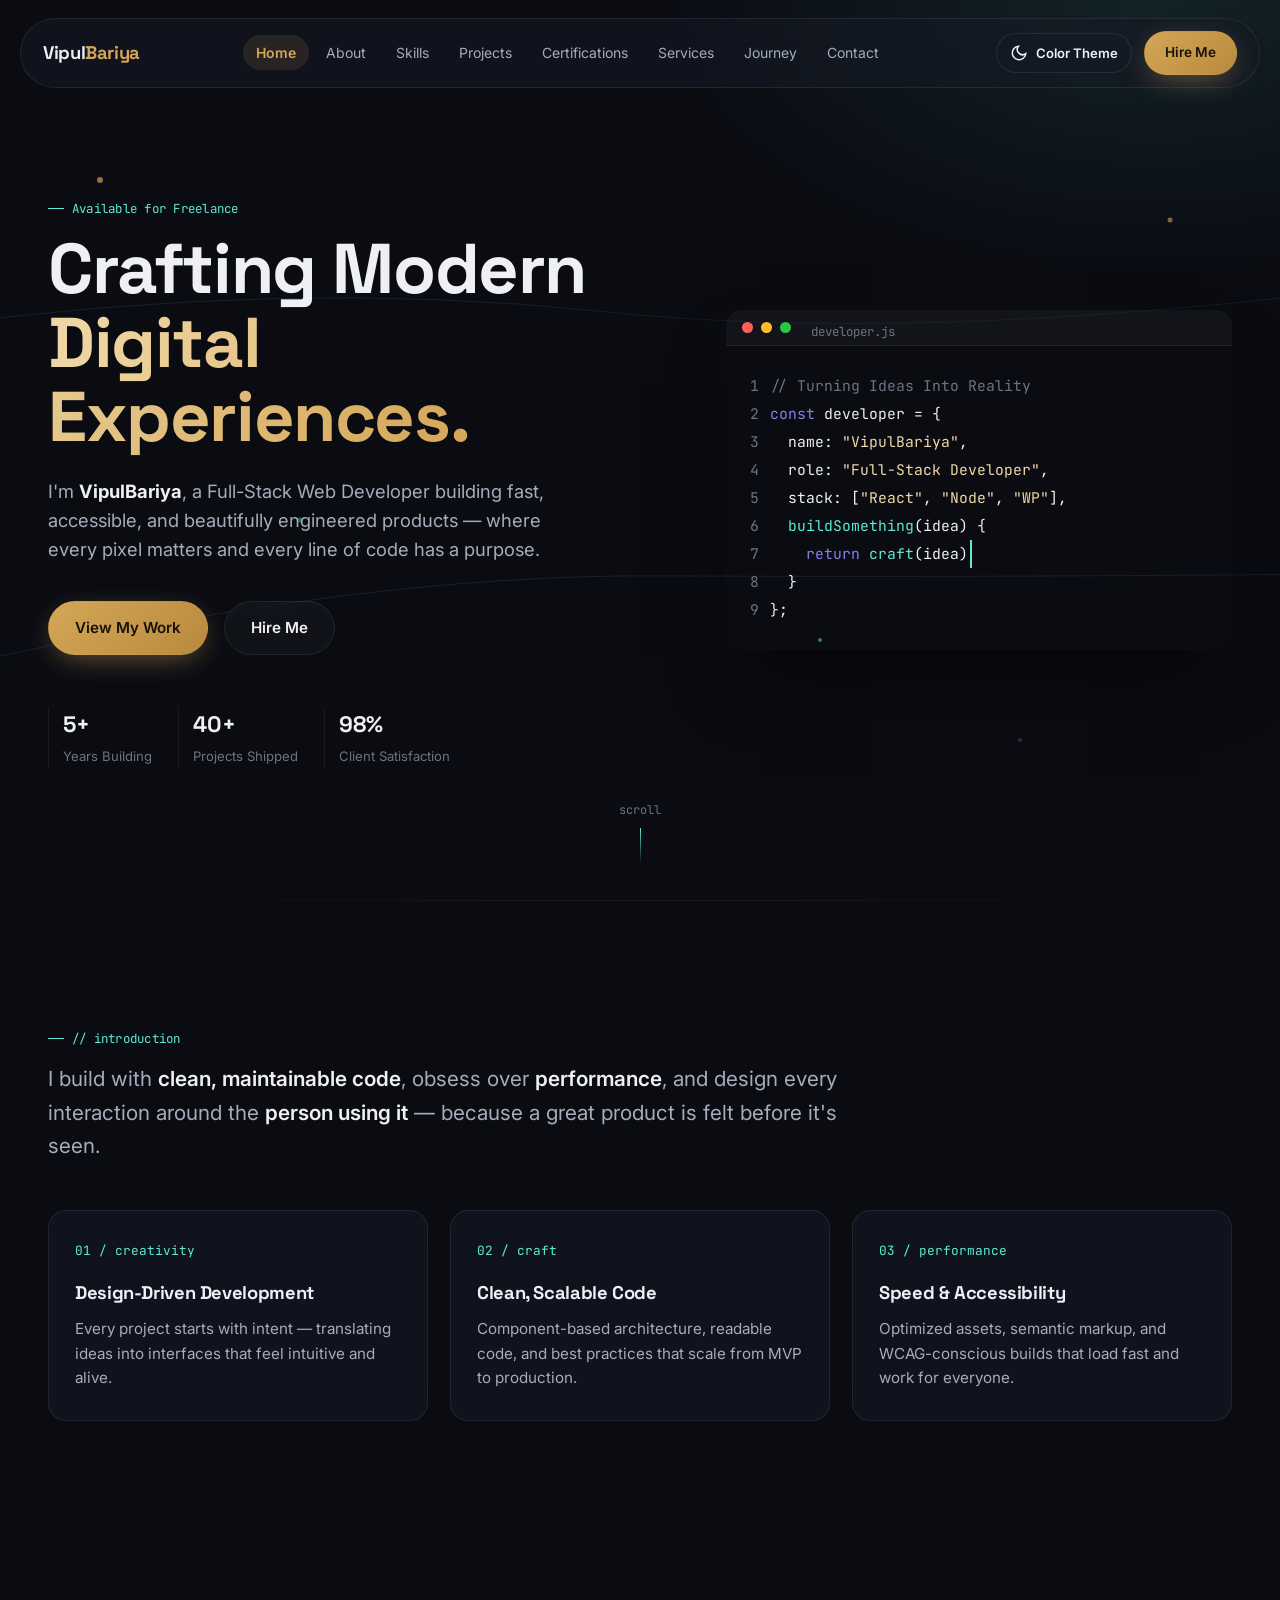
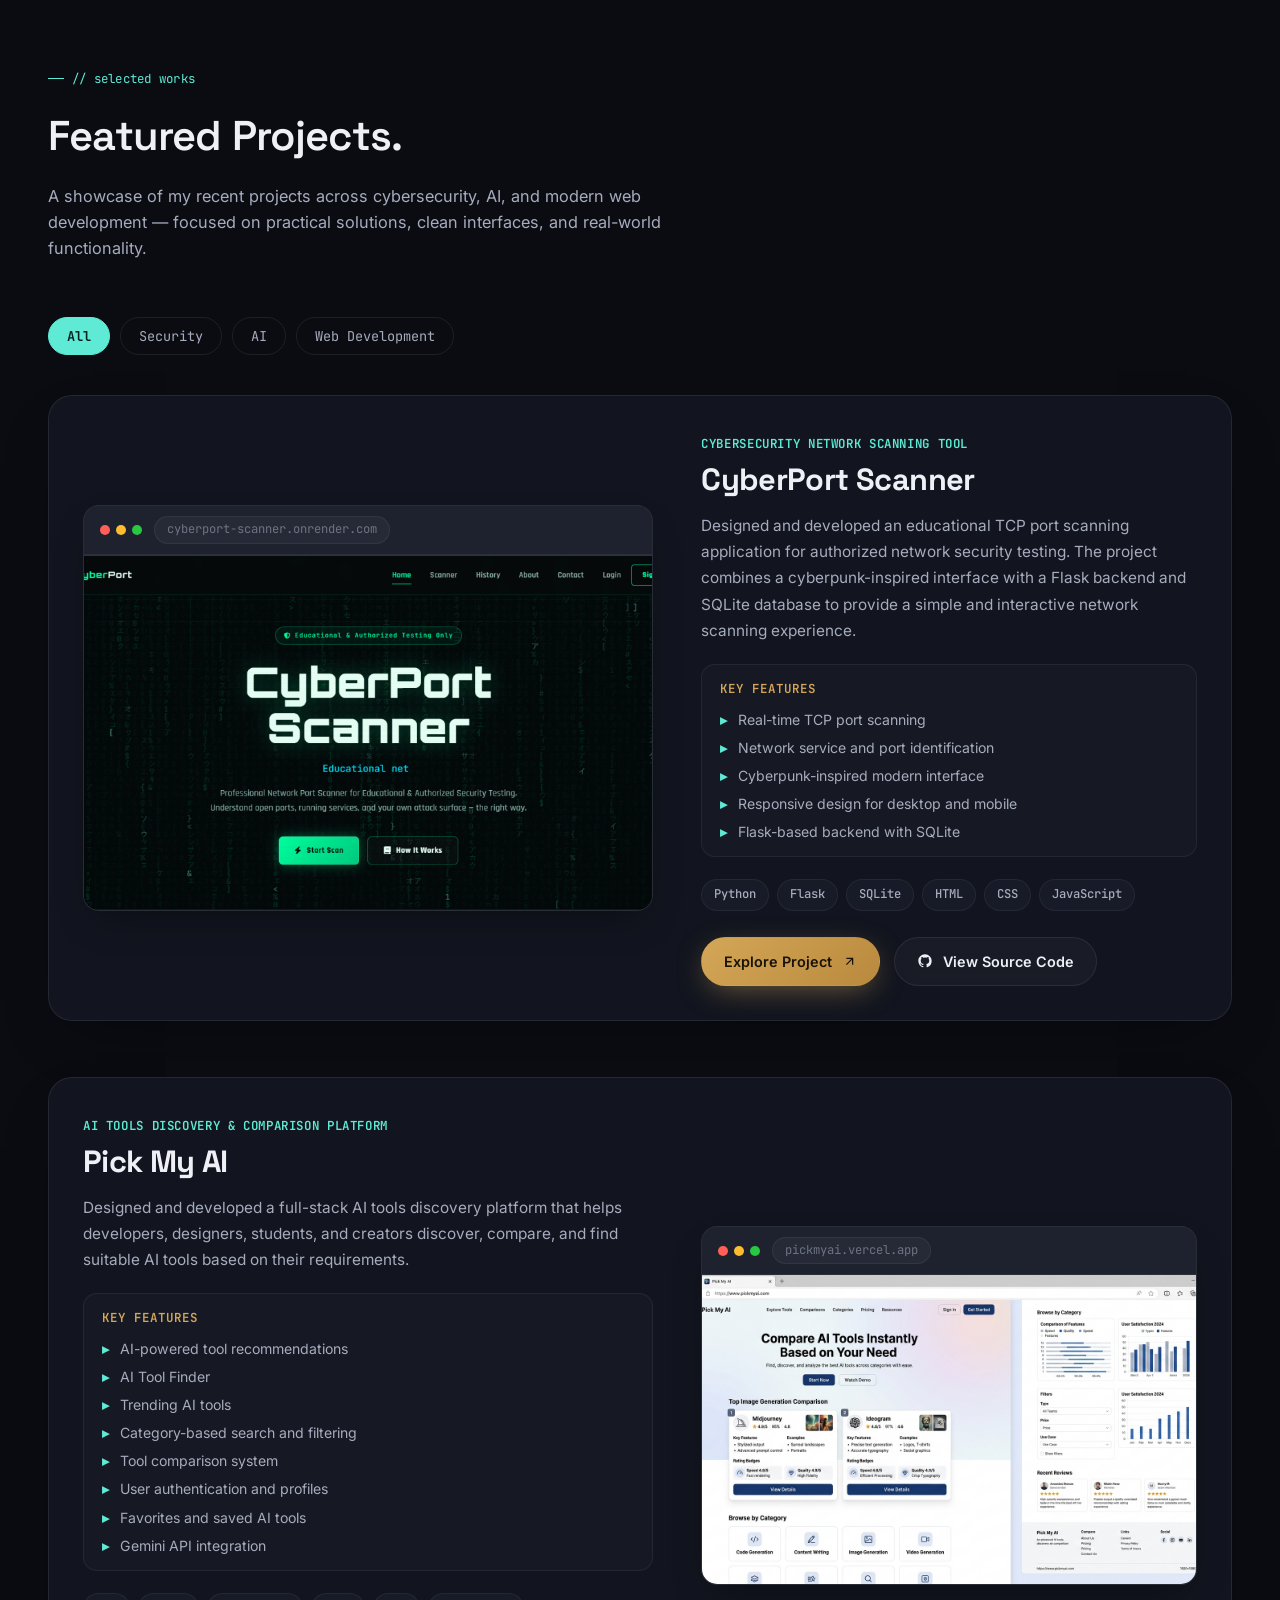
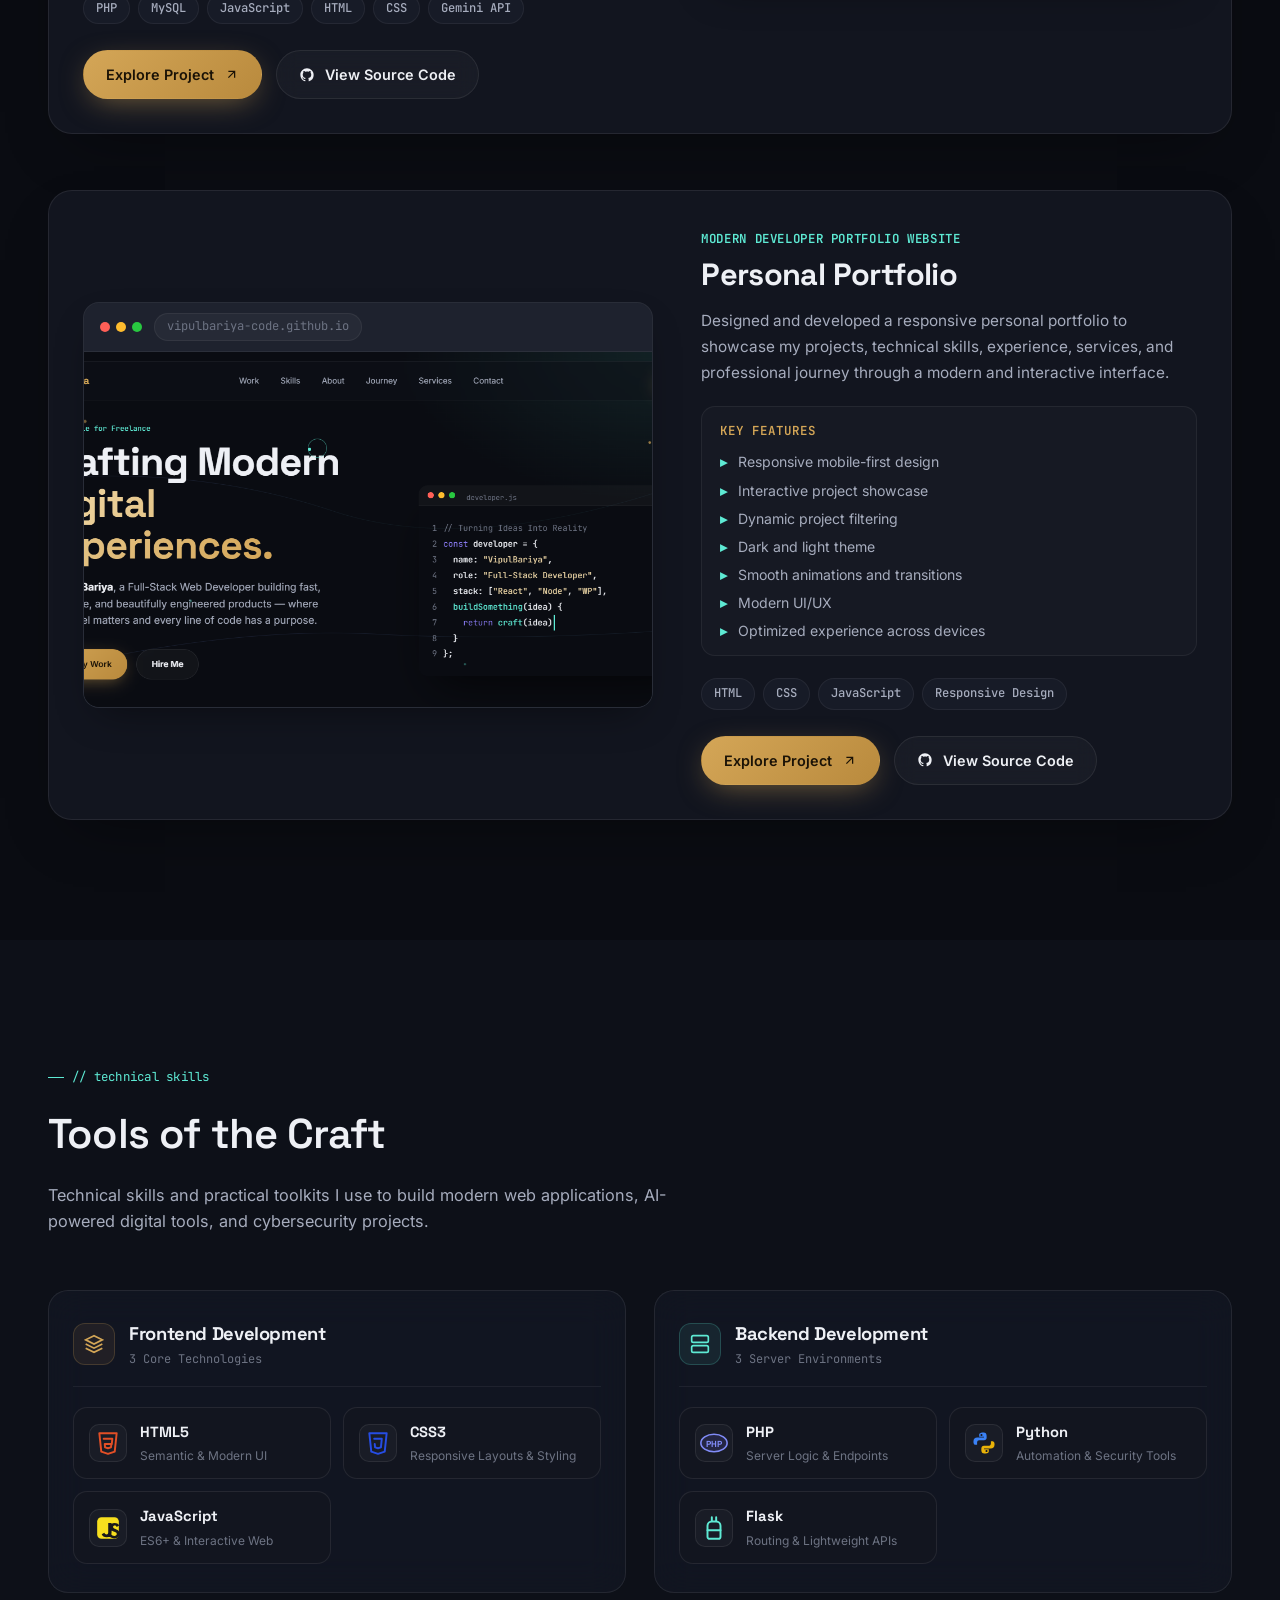
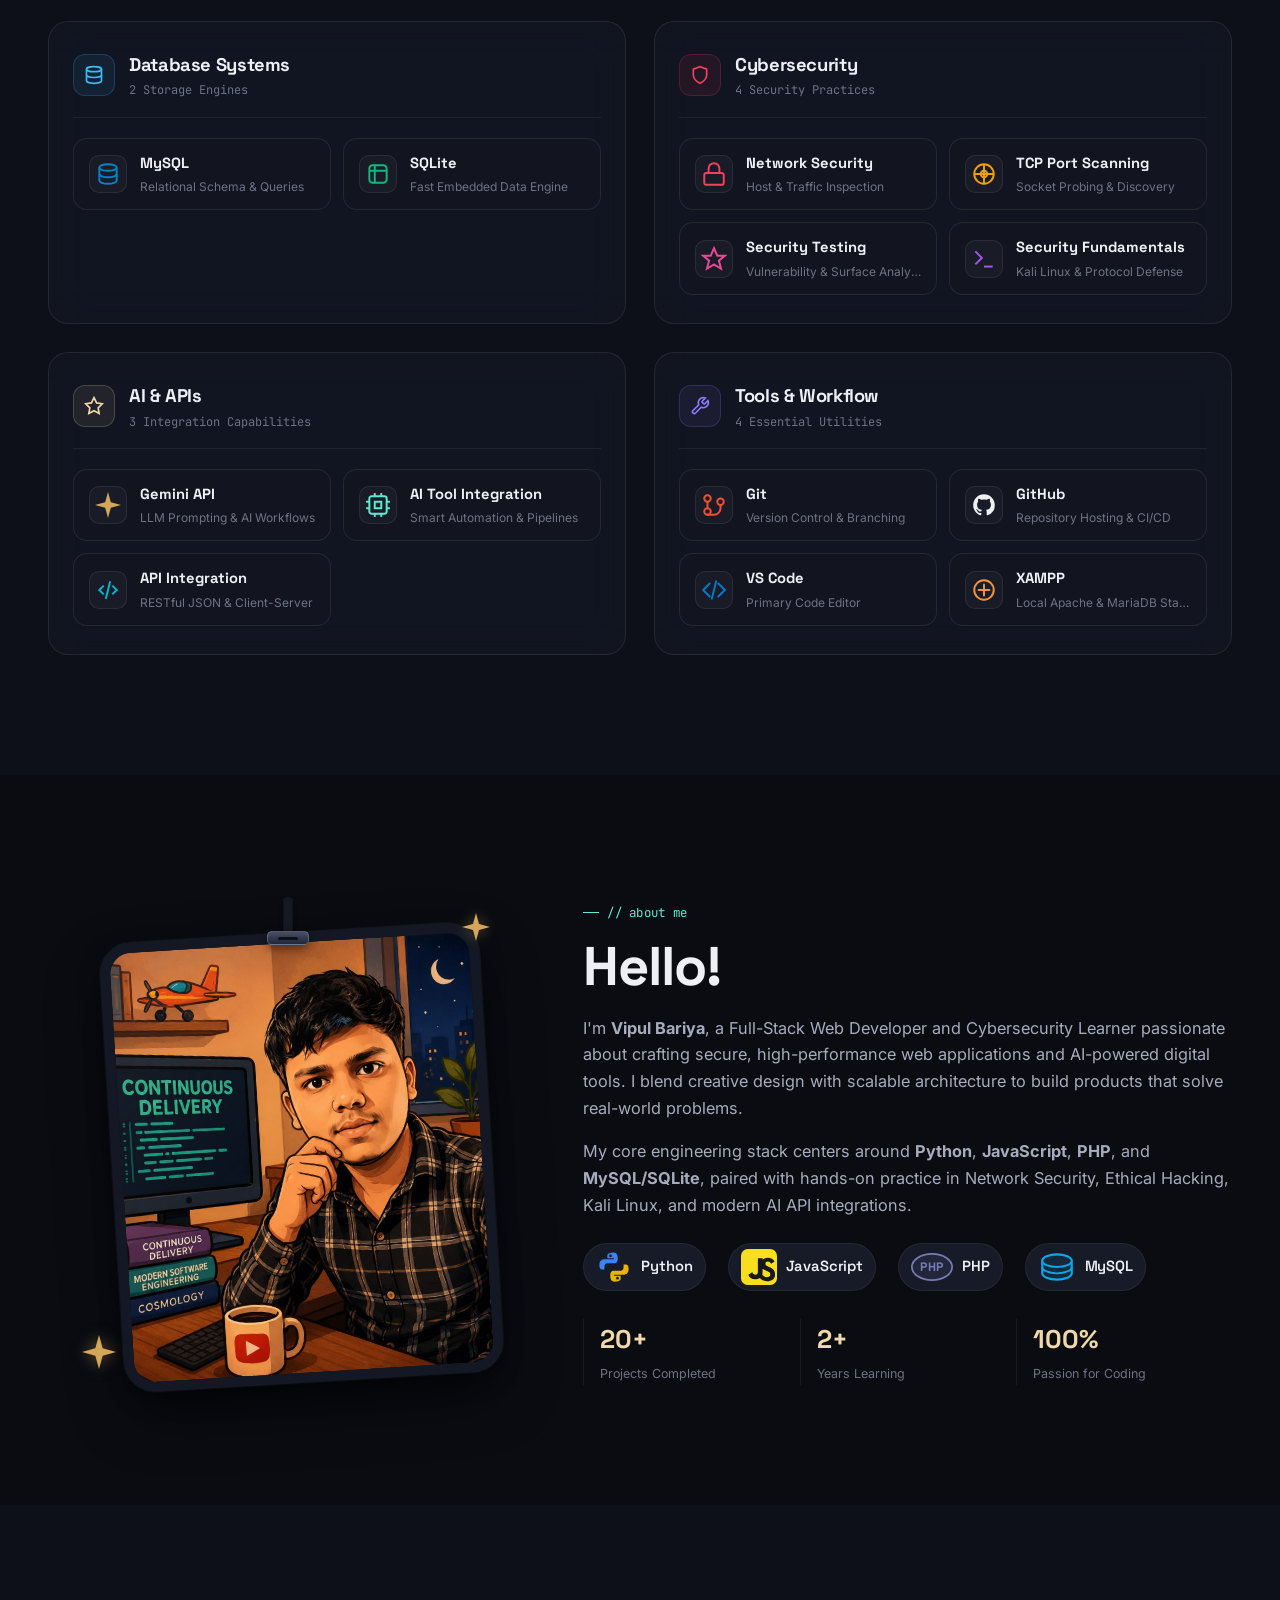
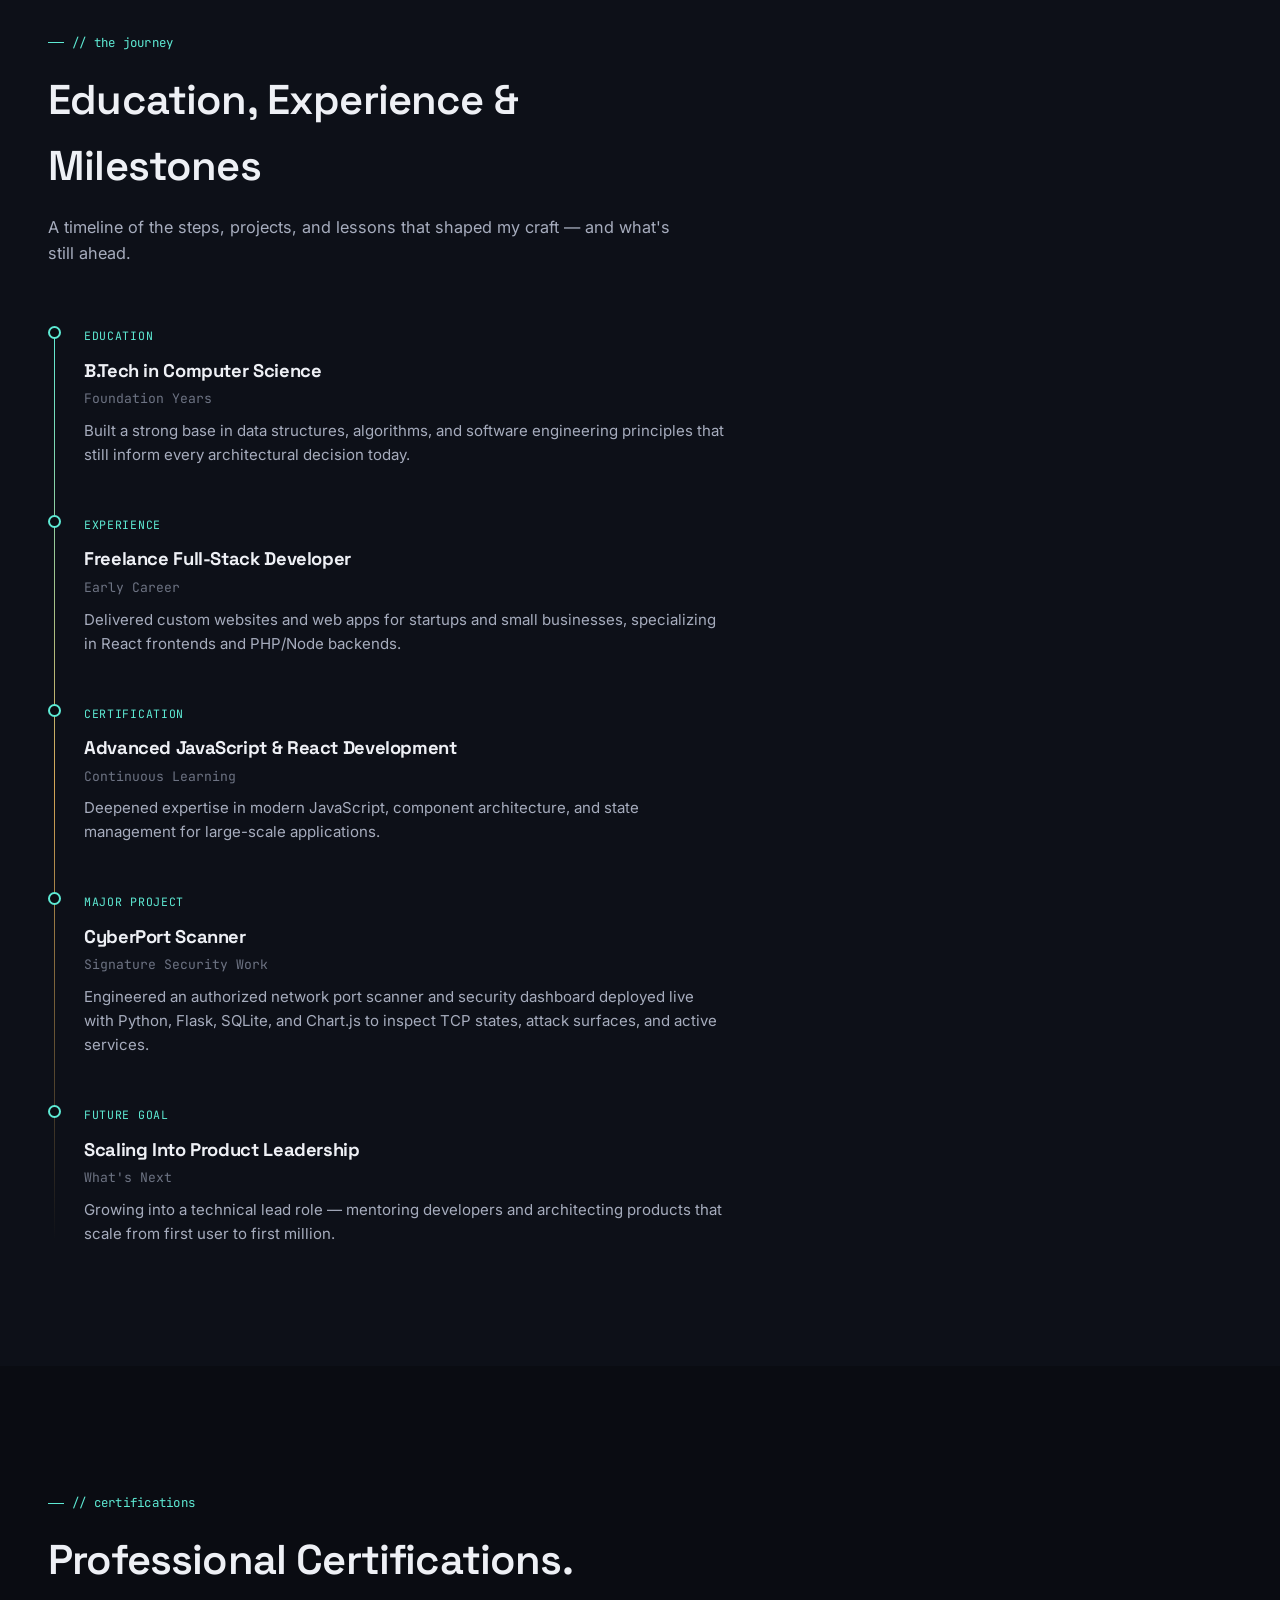
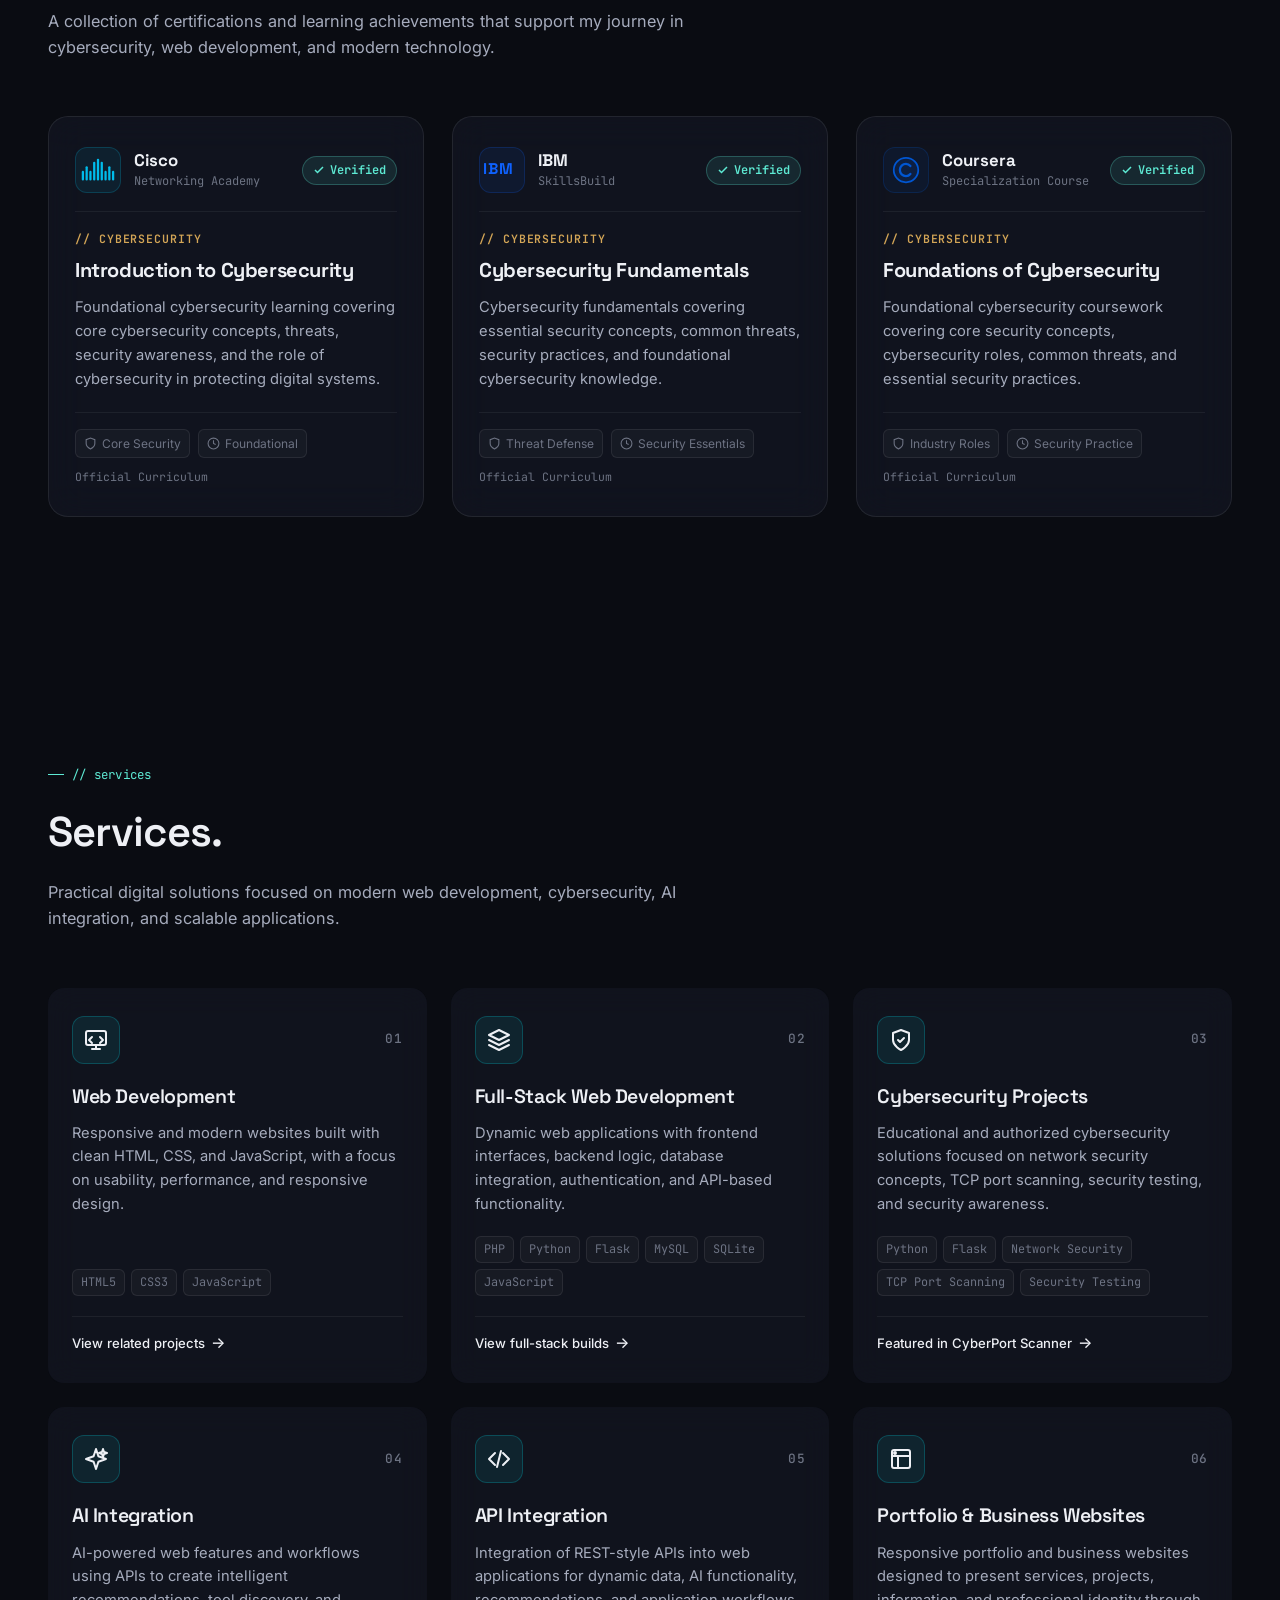
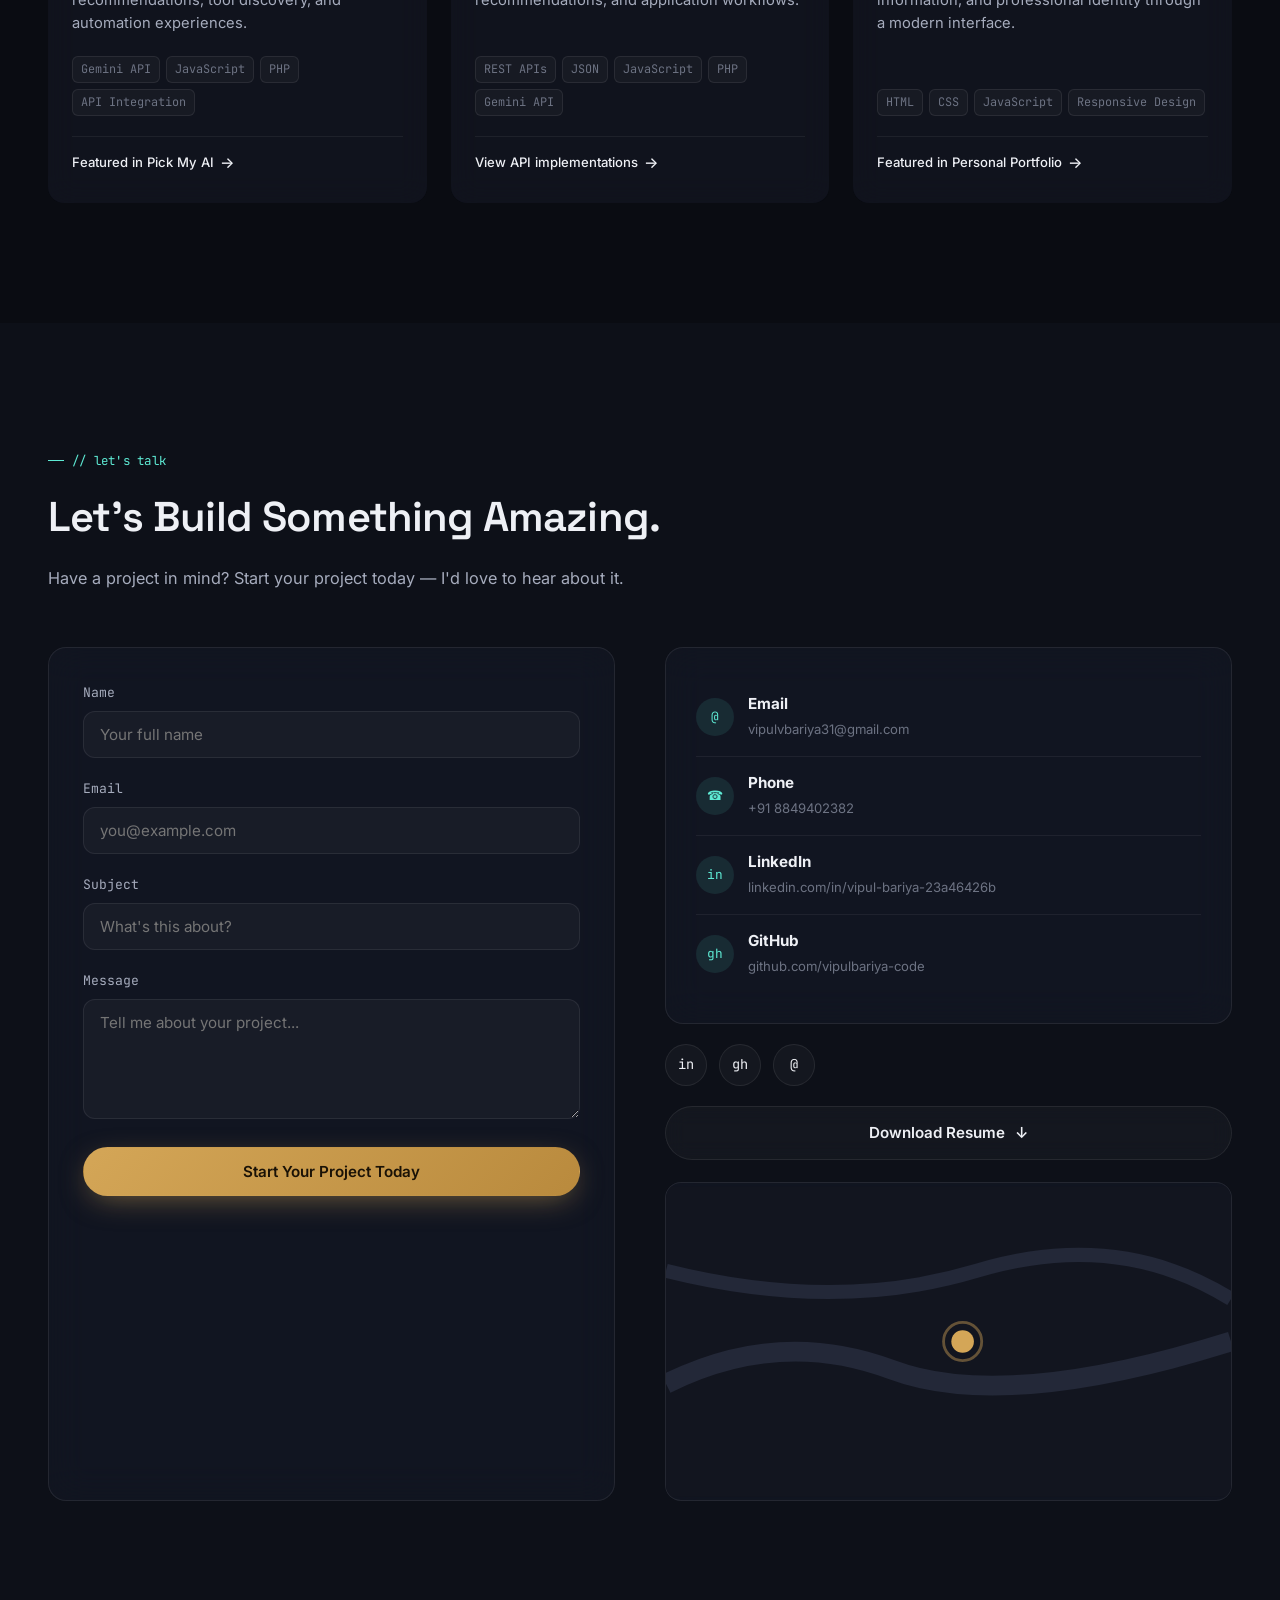
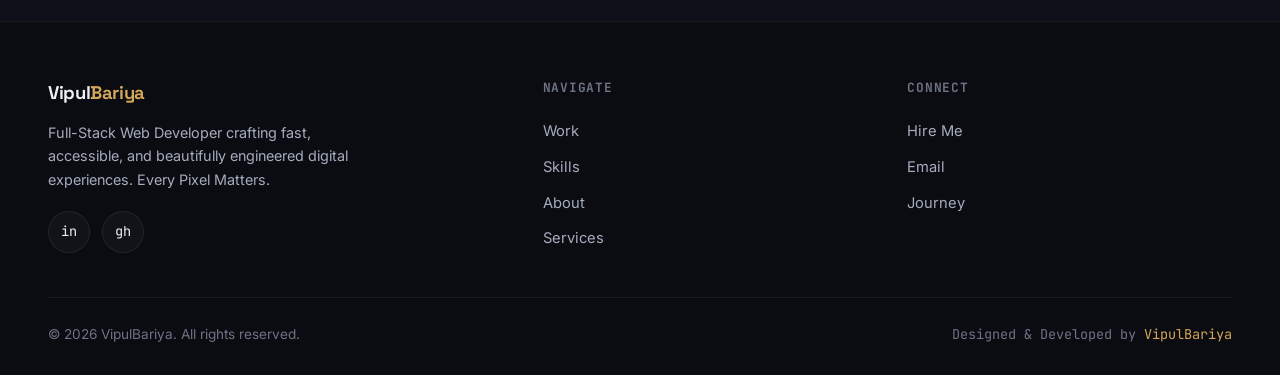
==== index.html @ c6290ce6 "feat: upgrade navbar, about, skills, certifications, and services sections" ====
<!DOCTYPE html>
<html lang="en">
<head>
<meta charset="UTF-8">
<meta name="viewport" content="width=device-width, initial-scale=1.0">
<title>VipulBariya — Full-Stack Web Developer | Portfolio</title>
<link rel="icon" type="image/png" href="logo.png">
<meta name="description" content="VipulBariya is a Full-Stack Web Developer crafting modern, high-performance digital experiences with React, Node.js, and WordPress. Available for freelance projects.">
<meta name="keywords" content="VipulBariya, Web Developer Portfolio, Full Stack Developer, React Developer, WordPress Developer, Freelance Web Developer">
<meta name="author" content="VipulBariya">
<meta property="og:title" content="VipulBariya — Full-Stack Web Developer">
<meta property="og:description" content="Crafting Modern Digital Experiences. Explore the portfolio of VipulBariya — Full-Stack Web Developer.">
<meta property="og:type" content="website">
<meta name="theme-color" content="#0a0c12">
<script>
  (function () {
    try {
      const savedTheme = localStorage.getItem('theme');
      const theme = savedTheme || 'dark';
      document.documentElement.dataset.theme = theme;
    } catch (e) {
      document.documentElement.dataset.theme = 'dark';
    }
  })();
</script>
<link rel="preconnect" href="https://fonts.googleapis.com">
<link rel="preconnect" href="https://fonts.gstatic.com" crossorigin>
<link href="https://fonts.googleapis.com/css2?family=Space+Grotesk:wght@400;500;600;700&family=Inter:wght@400;500;600;700&family=JetBrains+Mono:wght@400;500;600&display=swap" rel="stylesheet">
<link rel="stylesheet" href="style.css">
</head>
<body>

<a href="#main" class="skip-link">Skip to main content</a>

<div id="progressBarContainer" style="position:fixed;top:0;left:0;width:100%;height:4px;background:transparent;z-index:10000;">
    <div id="progressBar" style="width:0;height:100%;background:linear-gradient(90deg, var(--teal), var(--gold));"></div>
</div>

<div id="loader" aria-hidden="true">

    <img src="logo.png" alt="Vipul Bariya Logo" class="loader-logo">

    <div class="loader-text">
        VIPUL BARIYA
    </div>

    <div class="loader-sub">
        Full Stack Developer
    </div>

    <div class="loader-bar">
        <span></span>
    </div>

</div>

<div class="cursor-glow" id="cursorGlow"></div>
<div class="cursor-dot" id="cursorDot"></div>
<div class="cursor-ring" id="cursorRing"></div>

<header id="siteHeader">
  <div class="container navwrap">
    <a href="#top" class="logo">Vipul<span>Bariya</span></a>
    <nav aria-label="Primary">
      <ul>
        <li><a href="#top">Home</a></li>
        <li><a href="#about">About</a></li>
        <li><a href="#skills">Skills</a></li>
        <li><a href="#work">Projects</a></li>
        <li><a href="#certifications">Certifications</a></li>
        <li><a href="#services">Services</a></li>
        <li><a href="#timeline">Journey</a></li>
        <li><a href="#contact">Contact</a></li>
      </ul>
    </nav>
    <div class="nav-cta">
      <button class="theme-toggle" id="themeToggle" type="button" aria-label="Switch to light mode" aria-pressed="false">
        <svg class="moon" width="18" height="18" viewBox="0 0 24 24" fill="none" stroke="currentColor" stroke-width="2" aria-hidden="true"><path d="M21 12.8A9 9 0 1 1 11.2 3 7 7 0 0 0 21 12.8Z"/></svg>
        <svg class="sun" width="18" height="18" viewBox="0 0 24 24" fill="none" stroke="currentColor" stroke-width="2" aria-hidden="true"><circle cx="12" cy="12" r="4"/><path d="M12 2v2M12 20v2M4.93 4.93l1.41 1.41M17.66 17.66l1.41 1.41M2 12h2M20 12h2M4.93 19.07l1.41-1.41M17.66 6.34l1.41-1.41"/></svg>
        <span class="theme-toggle-label">Color Theme</span>
      </button>
      <a href="#contact" class="btn btn-primary" style="padding:10px 20px;font-size:0.85rem;">Hire Me</a>
      <button class="hamburger" id="hamburgerBtn" aria-label="Open menu" aria-expanded="false" aria-controls="mobile-menu">
        <svg width="20" height="20" viewBox="0 0 24 24" fill="none" stroke="currentColor" stroke-width="2"><line x1="3" y1="6" x2="21" y2="6"/><line x1="3" y1="12" x2="21" y2="12"/><line x1="3" y1="18" x2="21" y2="18"/></svg>
      </button>
    </div>
  </div>
</header>

<nav id="mobile-menu" aria-label="Mobile Navigation">
  <a href="#top">Home</a>
  <a href="#about">About</a>
  <a href="#skills">Skills</a>
  <a href="#work">Projects</a>
  <a href="#certifications">Certifications</a>
  <a href="#services">Services</a>
  <a href="#timeline">Journey</a>
  <a href="#contact">Contact</a>
</nav>

<main id="main">

<!-- ============ HERO ============ -->
<section class="hero" id="top">
  <div class="hero-bg" aria-hidden="true">
    <svg viewBox="0 0 1440 900" preserveAspectRatio="xMidYMid slice" role="img" aria-label="Abstract animated network of glowing nodes and connecting lines representing code architecture">
      <defs>
        <linearGradient id="lg1" x1="0" y1="0" x2="1" y2="1">
          <stop offset="0%" stop-color="#8b7cf6" stop-opacity="0.25"/>
          <stop offset="100%" stop-color="#5eead4" stop-opacity="0.05"/>
        </linearGradient>
      </defs>
      <g stroke="url(#lg1)" stroke-width="1" fill="none">
        <path d="M50 700 Q400 500 700 650 T1400 500"><animate attributeName="d" dur="12s" repeatCount="indefinite" values="M50 700 Q400 500 700 650 T1400 500;M50 650 Q450 600 750 550 T1400 600;M50 700 Q400 500 700 650 T1400 500"/></path>
        <path d="M0 300 Q350 250 650 350 T1440 250"><animate attributeName="d" dur="16s" repeatCount="indefinite" values="M0 300 Q350 250 650 350 T1440 250;M0 350 Q380 300 700 280 T1440 320;M0 300 Q350 250 650 350 T1440 250"/></path>
      </g>
      <g fill="#d4a657">
        <circle cx="180" cy="180" r="3"><animate attributeName="opacity" values="0.2;1;0.2" dur="3s" repeatCount="indefinite"/></circle>
        <circle cx="1250" cy="220" r="2.5"><animate attributeName="opacity" values="1;0.2;1" dur="4s" repeatCount="indefinite"/></circle>
        <circle cx="900" cy="640" r="2" fill="#5eead4"><animate attributeName="opacity" values="0.3;1;0.3" dur="2.6s" repeatCount="indefinite"/></circle>
        <circle cx="380" cy="520" r="2.5" fill="#5eead4"><animate attributeName="opacity" values="1;0.3;1" dur="3.4s" repeatCount="indefinite"/></circle>
        <circle cx="1100" cy="740" r="2" fill="#8b7cf6"><animate attributeName="opacity" values="0.2;1;0.2" dur="5s" repeatCount="indefinite"/></circle>
      </g>
    </svg>
  </div>
  <div class="container hero-grid">
    <div class="hero-content">
      <div class="eyebrow">Available for Freelance</div>
      <h1>Crafting Modern <span class="accent">Digital Experiences.</span></h1>
      <p class="lead">I'm <strong style="color:var(--ink)">VipulBariya</strong>, a Full-Stack Web Developer building fast, accessible, and beautifully engineered products — where every pixel matters and every line of code has a purpose.</p>
      <div class="hero-actions">
        <a href="#work" class="btn btn-primary">View My Work</a>
        <a href="#contact" class="btn btn-ghost">Hire Me</a>
      </div>
      <div class="hero-meta">
        <div><b>5+</b><span>Years Building</span></div>
        <div><b>40+</b><span>Projects Shipped</span></div>
        <div><b>98%</b><span>Client Satisfaction</span></div>
      </div>
    </div>
    <div class="editor reveal">
      <div class="editor-top">
        <span></span><span></span><span></span>
        <span class="fname">developer.js</span>
      </div>
      <div class="editor-body">
        <div><span class="ln">1</span><span class="tk-com">// Turning Ideas Into Reality</span></div>
        <div><span class="ln">2</span><span class="tk-kw">const</span> developer = {</div>
        <div><span class="ln">3</span>&nbsp;&nbsp;name: <span class="tk-str">"VipulBariya"</span>,</div>
        <div><span class="ln">4</span>&nbsp;&nbsp;role: <span class="tk-str">"Full-Stack Developer"</span>,</div>
        <div><span class="ln">5</span>&nbsp;&nbsp;stack: [<span class="tk-str">"React"</span>, <span class="tk-str">"Node"</span>, <span class="tk-str">"WP"</span>],</div>
        <div><span class="ln">6</span>&nbsp;&nbsp;<span class="tk-fn">buildSomething</span>(idea) {</div>
        <div><span class="ln">7</span>&nbsp;&nbsp;&nbsp;&nbsp;<span class="tk-kw">return</span> <span class="tk-fn">craft</span>(idea)<span id="typedTail"></span></div>
        <div><span class="ln">8</span>&nbsp;&nbsp;}</div>
        <div><span class="ln">9</span>};</div>
      </div>
    </div>
  </div>
  <div class="scroll-cue" aria-hidden="true"><span>scroll</span><span class="stick"></span></div>
</section>

<div class="container"><div class="divider"></div></div>

<!-- ============ INTRODUCTION ============ -->
<section id="intro">
  <div class="container">
    <div class="eyebrow reveal">// introduction</div>
    <p class="intro-lead reveal">I build with <strong>clean, maintainable code</strong>, obsess over <strong>performance</strong>, and design every interaction around the <strong>person using it</strong> — because a great product is felt before it's seen.</p>
    <div class="intro-grid">
      <div class="glass intro-card reveal">
        <div class="ico mono">01 / creativity</div>
        <h3>Design-Driven Development</h3>
        <p>Every project starts with intent — translating ideas into interfaces that feel intuitive and alive.</p>
      </div>
      <div class="glass intro-card reveal">
        <div class="ico mono">02 / craft</div>
        <h3>Clean, Scalable Code</h3>
        <p>Component-based architecture, readable code, and best practices that scale from MVP to production.</p>
      </div>
      <div class="glass intro-card reveal">
        <div class="ico mono">03 / performance</div>
        <h3>Speed &amp; Accessibility</h3>
        <p>Optimized assets, semantic markup, and WCAG-conscious builds that load fast and work for everyone.</p>
      </div>
    </div>
  </div>
</section>

<!-- ============ WORK / PORTFOLIO ============ -->
<section id="work">
  <div class="container">
    <div class="section-head reveal">
      <div class="eyebrow">// selected works</div>
      <h2>Featured Projects.</h2>
      <p>A showcase of my recent projects across cybersecurity, AI, and modern web development — focused on practical solutions, clean interfaces, and real-world functionality.</p>
    </div>

    <div class="filters reveal" role="tablist" aria-label="Filter projects by category">
      <button class="filter-btn active" data-filter="all" role="tab" aria-selected="true">All</button>
      <button class="filter-btn" data-filter="security" role="tab" aria-selected="false">Security</button>
      <button class="filter-btn" data-filter="ai" role="tab" aria-selected="false">AI</button>
      <button class="filter-btn" data-filter="web" role="tab" aria-selected="false">Web Development</button>
    </div>

    <div class="project-grid" id="projectGrid">

        <!-- Project 1: CyberPort Scanner -->
        <article class="project-card-enhanced project-showcase-card" data-cat="security">
            <div class="project-visual-col">
                <div class="mockup-window">
                    <div class="mockup-bar">
                        <div class="mockup-dots" aria-hidden="true">
                            <span></span><span></span><span></span>
                        </div>
                        <div class="mockup-url mono">cyberport-scanner.onrender.com</div>
                    </div>
                    <div class="project-image-container">
                        <div class="image-loader"></div>
                        <img src="CyberPort_Scanner_Home_page.png" alt="CyberPort Scanner — Network Security Port Scanner Homepage Interface" class="project-image" loading="lazy" onerror="this.onerror=null;this.src='data:image/svg+xml,%3Csvg%20width%3D%22600%22%20height%3D%22375%22%20viewBox%3D%220%200%20600%20375%22%20xmlns%3D%22http%3A%2F%2Fwww.w3.org%2F2000%2Fsvg%22%3E%3Crect%20width%3D%22600%22%20height%3D%22375%22%20fill%3D%22%2312151f%22%2F%3E%3Ctext%20x%3D%2250%25%22%20y%3D%2250%25%22%20dominant-baseline%3D%22middle%22%20text-anchor%3D%22middle%22%20font-family%3D%22monospace%22%20font-size%3D%2218%22%20fill%3D%22%235eead4%22%3ECyberPort%20Scanner%20Preview%3C%2Ftext%3E%3C%2Fsvg%3E';">
                    </div>
                </div>
            </div>
            <div class="project-content-col">
                <div class="project-meta-top">
                    <span class="project-category-tag mono">Cybersecurity Network Scanning Tool</span>
                </div>
                <h3 class="project-title">CyberPort Scanner</h3>
                <p class="project-description">Designed and developed an educational TCP port scanning application for authorized network security testing. The project combines a cyberpunk-inspired interface with a Flask backend and SQLite database to provide a simple and interactive network scanning experience.</p>
                
                <div class="project-features-block">
                    <h4 class="features-heading mono">Key Features</h4>
                    <ul class="key-features">
                        <li>Real-time TCP port scanning</li>
                        <li>Network service and port identification</li>
                        <li>Cyberpunk-inspired modern interface</li>
                        <li>Responsive design for desktop and mobile</li>
                        <li>Flask-based backend with SQLite</li>
                    </ul>
                </div>

                <div class="tech-stack" aria-label="Technologies used">
                    <span class="tech-badge">Python</span>
                    <span class="tech-badge">Flask</span>
                    <span class="tech-badge">SQLite</span>
                    <span class="tech-badge">HTML</span>
                    <span class="tech-badge">CSS</span>
                    <span class="tech-badge">JavaScript</span>
                </div>

                <div class="project-actions">
                    <a href="https://cyberport-scanner.onrender.com/" class="btn btn-primary" target="_blank" rel="noopener noreferrer">
                        <span>Explore Project</span>
                        <svg width="15" height="15" viewBox="0 0 24 24" fill="none" stroke="currentColor" stroke-width="2" aria-hidden="true"><line x1="7" y1="17" x2="17" y2="7"></line><polyline points="7 7 17 7 17 17"></polyline></svg>
                    </a>
                    <a href="https://github.com/vipulbariya-code/CyberPort-Scanner" class="btn btn-ghost" target="_blank" rel="noopener noreferrer">
                        <svg width="16" height="16" viewBox="0 0 24 24" fill="currentColor" aria-hidden="true"><path d="M12 2C6.477 2 2 6.484 2 12.017c0 4.425 2.865 8.18 6.839 9.504.5.092.682-.217.682-.483 0-.237-.008-.868-.013-1.703-2.782.605-3.369-1.343-3.369-1.343-.454-1.158-1.11-1.466-1.11-1.466-.908-.62.069-.608.069-.608 1.003.07 1.53 1.032 1.53 1.032.892 1.53 2.341 1.088 2.91.832.092-.647.35-1.088.636-1.338-2.22-.253-4.555-1.113-4.555-4.951 0-1.093.39-1.988 1.029-2.688-.103-.253-.446-1.272.098-2.65 0 0 .84-.27 2.75 1.026A9.564 9.564 0 0112 6.844c.85.004 1.705.115 2.504.337 1.909-1.296 2.747-1.027 2.747-1.027.546 1.379.202 2.398.1 2.651.64.7 1.028 1.595 1.028 2.688 0 3.848-2.339 4.695-4.566 4.943.359.309.678.92.678 1.855 0 1.338-.012 2.419-.012 2.747 0 .268.18.58.688.482A10.019 10.019 0 0022 12.017C22 6.484 17.522 2 12 2z"/></svg>
                        <span>View Source Code</span>
                    </a>
                </div>
            </div>
        </article>

        <!-- Project 2: Pick My AI -->
        <article class="project-card-enhanced project-showcase-card" data-cat="ai">
            <div class="project-visual-col">
                <div class="mockup-window">
                    <div class="mockup-bar">
                        <div class="mockup-dots" aria-hidden="true">
                            <span></span><span></span><span></span>
                        </div>
                        <div class="mockup-url mono">pickmyai.vercel.app</div>
                    </div>
                    <div class="project-image-container">
                        <div class="image-loader"></div>
                        <img src="pickmyai-preview.jpg" alt="Pick My AI — AI Tools Discovery & Comparison Platform Interface" class="project-image" loading="lazy" onerror="this.onerror=null;this.src='data:image/svg+xml,%3Csvg%20width%3D%22600%22%20height%3D%22375%22%20viewBox%3D%220%200%20600%20375%22%20xmlns%3D%22http%3A%2F%2Fwww.w3.org%2F2000%2Fsvg%22%3E%3Crect%20width%3D%22600%22%20height%3D%22375%22%20fill%3D%22%2312151f%22%2F%3E%3Ctext%20x%3D%2250%25%22%20y%3D%2250%25%22%20dominant-baseline%3D%22middle%22%20text-anchor%3D%22middle%22%20font-family%3D%22monospace%22%20font-size%3D%2218%22%20fill%3D%22%235eead4%22%3EPick%20My%20AI%20Preview%3C%2Ftext%3E%3C%2Fsvg%3E';">
                    </div>
                </div>
            </div>
            <div class="project-content-col">
                <div class="project-meta-top">
                    <span class="project-category-tag mono">AI Tools Discovery &amp; Comparison Platform</span>
                </div>
                <h3 class="project-title">Pick My AI</h3>
                <p class="project-description">Designed and developed a full-stack AI tools discovery platform that helps developers, designers, students, and creators discover, compare, and find suitable AI tools based on their requirements.</p>
                
                <div class="project-features-block">
                    <h4 class="features-heading mono">Key Features</h4>
                    <ul class="key-features">
                        <li>AI-powered tool recommendations</li>
                        <li>AI Tool Finder</li>
                        <li>Trending AI tools</li>
                        <li>Category-based search and filtering</li>
                        <li>Tool comparison system</li>
                        <li>User authentication and profiles</li>
                        <li>Favorites and saved AI tools</li>
                        <li>Gemini API integration</li>
                    </ul>
                </div>

                <div class="tech-stack" aria-label="Technologies used">
                    <span class="tech-badge">PHP</span>
                    <span class="tech-badge">MySQL</span>
                    <span class="tech-badge">JavaScript</span>
                    <span class="tech-badge">HTML</span>
                    <span class="tech-badge">CSS</span>
                    <span class="tech-badge">Gemini API</span>
                </div>

                <div class="project-actions">
                    <a href="https://pickmyai.vercel.app/" class="btn btn-primary" target="_blank" rel="noopener noreferrer">
                        <span>Explore Project</span>
                        <svg width="15" height="15" viewBox="0 0 24 24" fill="none" stroke="currentColor" stroke-width="2" aria-hidden="true"><line x1="7" y1="17" x2="17" y2="7"></line><polyline points="7 7 17 7 17 17"></polyline></svg>
                    </a>
                    <a href="https://github.com/vipulbariya-code/Pick-My-AI" class="btn btn-ghost" target="_blank" rel="noopener noreferrer">
                        <svg width="16" height="16" viewBox="0 0 24 24" fill="currentColor" aria-hidden="true"><path d="M12 2C6.477 2 2 6.484 2 12.017c0 4.425 2.865 8.18 6.839 9.504.5.092.682-.217.682-.483 0-.237-.008-.868-.013-1.703-2.782.605-3.369-1.343-3.369-1.343-.454-1.158-1.11-1.466-1.11-1.466-.908-.62.069-.608.069-.608 1.003.07 1.53 1.032 1.53 1.032.892 1.53 2.341 1.088 2.91.832.092-.647.35-1.088.636-1.338-2.22-.253-4.555-1.113-4.555-4.951 0-1.093.39-1.988 1.029-2.688-.103-.253-.446-1.272.098-2.65 0 0 .84-.27 2.75 1.026A9.564 9.564 0 0112 6.844c.85.004 1.705.115 2.504.337 1.909-1.296 2.747-1.027 2.747-1.027.546 1.379.202 2.398.1 2.651.64.7 1.028 1.595 1.028 2.688 0 3.848-2.339 4.695-4.566 4.943.359.309.678.92.678 1.855 0 1.338-.012 2.419-.012 2.747 0 .268.18.58.688.482A10.019 10.019 0 0022 12.017C22 6.484 17.522 2 12 2z"/></svg>
                        <span>View Source Code</span>
                    </a>
                </div>
            </div>
        </article>

        <!-- Project 3: Personal Portfolio -->
        <article class="project-card-enhanced project-showcase-card" data-cat="web">
            <div class="project-visual-col">
                <div class="mockup-window">
                    <div class="mockup-bar">
                        <div class="mockup-dots" aria-hidden="true">
                            <span></span><span></span><span></span>
                        </div>
                        <div class="mockup-url mono">vipulbariya-code.github.io</div>
                    </div>
                    <div class="project-image-container">
                        <div class="image-loader"></div>
                        <img src="Personal_protfolio_Home_page.png" alt="Personal Portfolio — Modern Developer Portfolio Interface" class="project-image" loading="lazy" onerror="this.onerror=null;this.src='data:image/svg+xml,%3Csvg%20width%3D%22600%22%20height%3D%22375%22%20viewBox%3D%220%200%20600%20375%22%20xmlns%3D%22http%3A%2F%2Fwww.w3.org%2F2000%2Fsvg%22%3E%3Crect%20width%3D%22600%22%20height%3D%22375%22%20fill%3D%22%2312151f%22%2F%3E%3Ctext%20x%3D%2250%25%22%20y%3D%2250%25%22%20dominant-baseline%3D%22middle%22%20text-anchor%3D%22middle%22%20font-family%3D%22monospace%22%20font-size%3D%2218%22%20fill%3D%22%235eead4%22%3EPortfolio%20Preview%3C%2Ftext%3E%3C%2Fsvg%3E';">
                    </div>
                </div>
            </div>
            <div class="project-content-col">
                <div class="project-meta-top">
                    <span class="project-category-tag mono">Modern Developer Portfolio Website</span>
                </div>
                <h3 class="project-title">Personal Portfolio</h3>
                <p class="project-description">Designed and developed a responsive personal portfolio to showcase my projects, technical skills, experience, services, and professional journey through a modern and interactive interface.</p>
                
                <div class="project-features-block">
                    <h4 class="features-heading mono">Key Features</h4>
                    <ul class="key-features">
                        <li>Responsive mobile-first design</li>
                        <li>Interactive project showcase</li>
                        <li>Dynamic project filtering</li>
                        <li>Dark and light theme</li>
                        <li>Smooth animations and transitions</li>
                        <li>Modern UI/UX</li>
                        <li>Optimized experience across devices</li>
                    </ul>
                </div>

                <div class="tech-stack" aria-label="Technologies used">
                    <span class="tech-badge">HTML</span>
                    <span class="tech-badge">CSS</span>
                    <span class="tech-badge">JavaScript</span>
                    <span class="tech-badge">Responsive Design</span>
                </div>

                <div class="project-actions">
                    <a href="https://vipulbariya-code.github.io/Personal-portfolio/" class="btn btn-primary" target="_blank" rel="noopener noreferrer">
                        <span>Explore Project</span>
                        <svg width="15" height="15" viewBox="0 0 24 24" fill="none" stroke="currentColor" stroke-width="2" aria-hidden="true"><line x1="7" y1="17" x2="17" y2="7"></line><polyline points="7 7 17 7 17 17"></polyline></svg>
                    </a>
                    <a href="https://github.com/vipulbariya-code/Personal-portfolio" class="btn btn-ghost" target="_blank" rel="noopener noreferrer">
                        <svg width="16" height="16" viewBox="0 0 24 24" fill="currentColor" aria-hidden="true"><path d="M12 2C6.477 2 2 6.484 2 12.017c0 4.425 2.865 8.18 6.839 9.504.5.092.682-.217.682-.483 0-.237-.008-.868-.013-1.703-2.782.605-3.369-1.343-3.369-1.343-.454-1.158-1.11-1.466-1.11-1.466-.908-.62.069-.608.069-.608 1.003.07 1.53 1.032 1.53 1.032.892 1.53 2.341 1.088 2.91.832.092-.647.35-1.088.636-1.338-2.22-.253-4.555-1.113-4.555-4.951 0-1.093.39-1.988 1.029-2.688-.103-.253-.446-1.272.098-2.65 0 0 .84-.27 2.75 1.026A9.564 9.564 0 0112 6.844c.85.004 1.705.115 2.504.337 1.909-1.296 2.747-1.027 2.747-1.027.546 1.379.202 2.398.1 2.651.64.7 1.028 1.595 1.028 2.688 0 3.848-2.339 4.695-4.566 4.943.359.309.678.92.678 1.855 0 1.338-.012 2.419-.012 2.747 0 .268.18.58.688.482A10.019 10.019 0 0022 12.017C22 6.484 17.522 2 12 2z"/></svg>
                        <span>View Source Code</span>
                    </a>
                </div>
            </div>
        </article>
    </div>
  </div>
</section>

<!-- ============ SKILLS ============ -->
<section id="skills" style="background:var(--bg-alt);">
  <div class="container">
    <div class="section-head reveal">
      <div class="eyebrow">// technical skills</div>
      <h2>Tools of the Craft</h2>
      <p>Technical skills and practical toolkits I use to build modern web applications, AI-powered digital tools, and cybersecurity projects.</p>
    </div>

    <div class="skills-categories-grid">

      <!-- 1. Frontend Development -->
      <div class="skill-category-card glass reveal">
        <div class="category-header">
          <div class="cat-icon-badge cat-fe">
            <svg width="20" height="20" viewBox="0 0 24 24" fill="none" stroke="currentColor" stroke-width="2" aria-hidden="true"><polygon points="12 2 2 7 12 12 22 7 12 2"/><polyline points="2 17 12 22 22 17"/><polyline points="2 12 12 17 22 12"/></svg>
          </div>
          <div>
            <h3>Frontend Development</h3>
            <span class="cat-meta mono">3 Core Technologies</span>
          </div>
        </div>
        <div class="skill-cards-grid">
          <div class="skill-card">
            <div class="skill-icon-wrap" style="color:#e34f26;">
              <svg width="26" height="26" viewBox="0 0 24 24" fill="none" stroke="currentColor" stroke-width="1.8" stroke-linecap="round" stroke-linejoin="round" aria-hidden="true">
                <path d="M4 3l1.8 17 6.2 2 6.2-2 1.8-17H4z"/>
                <path d="M8 8h8l-.5 5H9l.3 3 2.7.8 2.7-.8.3-2"/>
              </svg>
            </div>
            <div class="skill-info">
              <span class="skill-title">HTML5</span>
              <span class="skill-sub">Semantic &amp; Modern UI</span>
            </div>
          </div>

          <div class="skill-card">
            <div class="skill-icon-wrap" style="color:#264de4;">
              <svg width="26" height="26" viewBox="0 0 24 24" fill="none" stroke="currentColor" stroke-width="1.8" stroke-linecap="round" stroke-linejoin="round" aria-hidden="true">
                <path d="M4 3l1.8 17 6.2 2 6.2-2 1.8-17H4z"/>
                <path d="M8.5 8h7l-.8 8-2.7.8-2.7-.8-.3-3"/>
              </svg>
            </div>
            <div class="skill-info">
              <span class="skill-title">CSS3</span>
              <span class="skill-sub">Responsive Layouts &amp; Styling</span>
            </div>
          </div>

          <div class="skill-card">
            <div class="skill-icon-wrap" style="color:#eab308;">
              <svg width="26" height="26" viewBox="0 0 24 24" fill="none" aria-hidden="true">
                <rect x="2" y="2" width="20" height="20" rx="4" fill="#f7df1e"/>
                <path d="M14.8 17.5c.7 1.1 1.6 1.8 3.1 1.8 1.4 0 2.2-.7 2.2-1.7 0-1.2-.9-1.6-2.2-2.1l-.8-.3c-2-.8-3.3-1.9-3.3-4.1 0-2.1 1.7-3.7 4.4-3.7 1.8 0 3.2.7 4.1 2.3l-2.3 1.4c-.4-.9-1.1-1.3-1.8-1.3-.9 0-1.5.5-1.5 1.3 0 .8.6 1.2 1.8 1.7l.8.3c2.4.9 3.5 2.2 3.5 4.5 0 2.5-2 4-5.1 4-2.8 0-4.6-1.6-5.4-3.3l2.5-1.4zM6.2 17.8l2.4-1.4c.5.9 1.1 1.5 2 1.5 1 0 1.6-.6 1.6-1.8V7.4h3.1v8.7c0 3-1.7 4.5-4.5 4.5-2.5 0-3.9-1.3-4.6-2.8z" fill="#18181b"/>
              </svg>
            </div>
            <div class="skill-info">
              <span class="skill-title">JavaScript</span>
              <span class="skill-sub">ES6+ &amp; Interactive Web</span>
            </div>
          </div>
        </div>
      </div>

      <!-- 2. Backend Development -->
      <div class="skill-category-card glass reveal">
        <div class="category-header">
          <div class="cat-icon-badge cat-be">
            <svg width="20" height="20" viewBox="0 0 24 24" fill="none" stroke="currentColor" stroke-width="2" aria-hidden="true"><rect x="2" y="2" width="20" height="8" rx="2"/><rect x="2" y="14" width="20" height="8" rx="2"/><line x1="6" y1="6" x2="6.01" y2="6"/><line x1="6" y1="18" x2="6.01" y2="18"/></svg>
          </div>
          <div>
            <h3>Backend Development</h3>
            <span class="cat-meta mono">3 Server Environments</span>
          </div>
        </div>
        <div class="skill-cards-grid">
          <div class="skill-card">
            <div class="skill-icon-wrap" style="color:#818cf8;">
              <svg width="28" height="28" viewBox="0 0 32 32" fill="none" aria-hidden="true">
                <ellipse cx="16" cy="16" rx="15" ry="10" fill="rgba(99,102,241,0.15)" stroke="#818cf8" stroke-width="1.8"/>
                <text x="16" y="20" font-family="'Space Grotesk',sans-serif" font-weight="800" font-size="10" fill="#818cf8" text-anchor="middle">PHP</text>
              </svg>
            </div>
            <div class="skill-info">
              <span class="skill-title">PHP</span>
              <span class="skill-sub">Server Logic &amp; Endpoints</span>
            </div>
          </div>

          <div class="skill-card">
            <div class="skill-icon-wrap" style="color:#3b82f6;">
              <svg width="26" height="26" viewBox="0 0 32 32" fill="none" aria-hidden="true">
                <path d="M15.8 3C9.7 3 10.1 5.6 10.1 5.6L10.1 8.3H16V9.2H7.6C4.9 9.2 3 10.8 3 14.5C3 18.2 5.3 18.3 5.3 18.3H7.5V15.7C7.5 12.6 10.2 12.6 10.2 12.6H15.9C18.6 12.6 19.3 10.7 19.3 8.8C19.3 6.9 19.4 3 15.8 3ZM12.9 4.8C13.6 4.8 14.2 5.4 14.2 6.1C14.2 6.8 13.6 7.4 12.9 7.4C12.2 7.4 11.6 6.8 11.6 6.1C11.6 5.4 12.2 4.8 12.9 4.8Z" fill="#3b82f6"/>
                <path d="M16.2 29C22.3 29 21.9 26.4 21.9 26.4L21.9 23.7H16V22.8H24.4C27.1 22.8 29 21.2 29 17.5C29 13.8 26.7 13.7 26.7 13.7H24.5V16.3C24.5 19.4 21.8 19.4 21.8 19.4H16.1C13.4 19.4 12.7 21.3 12.7 23.2C12.7 25.1 12.6 29 16.2 29ZM19.1 27.2C18.4 27.2 17.8 26.6 17.8 25.9C17.8 25.2 18.4 24.6 19.1 24.6C19.8 24.6 20.4 25.2 20.4 25.9C20.4 26.6 19.8 27.2 19.1 27.2Z" fill="#eab308"/>
              </svg>
            </div>
            <div class="skill-info">
              <span class="skill-title">Python</span>
              <span class="skill-sub">Automation &amp; Security Tools</span>
            </div>
          </div>

          <div class="skill-card">
            <div class="skill-icon-wrap" style="color:#5eead4;">
              <svg width="26" height="26" viewBox="0 0 24 24" fill="none" stroke="currentColor" stroke-width="1.8" stroke-linecap="round" stroke-linejoin="round" aria-hidden="true">
                <path d="M10 2v4M14 2v4M6 10a4 4 0 0 1 4-4h4a4 4 0 0 1 4 4v10a2 2 0 0 1-2 2H8a2 2 0 0 1-2-2V10z"/>
                <line x1="6" y1="14" x2="18" y2="14"/>
              </svg>
            </div>
            <div class="skill-info">
              <span class="skill-title">Flask</span>
              <span class="skill-sub">Routing &amp; Lightweight APIs</span>
            </div>
          </div>
        </div>
      </div>

      <!-- 3. Database -->
      <div class="skill-category-card glass reveal">
        <div class="category-header">
          <div class="cat-icon-badge cat-db">
            <svg width="20" height="20" viewBox="0 0 24 24" fill="none" stroke="currentColor" stroke-width="2" aria-hidden="true"><ellipse cx="12" cy="5" rx="9" ry="3"/><path d="M21 12c0 1.66-4 3-9 3s-9-1.34-9-3"/><path d="M3 5v14c0 1.66 4 3 9 3s9-1.34 9-3V5"/></svg>
          </div>
          <div>
            <h3>Database Systems</h3>
            <span class="cat-meta mono">2 Storage Engines</span>
          </div>
        </div>
        <div class="skill-cards-grid">
          <div class="skill-card">
            <div class="skill-icon-wrap" style="color:#0284c7;">
              <svg width="26" height="26" viewBox="0 0 24 24" fill="none" stroke="currentColor" stroke-width="1.8" aria-hidden="true">
                <ellipse cx="12" cy="6" rx="8" ry="3"/>
                <path d="M4 6v6c0 1.66 3.58 3 8 3s8-1.34 8-3V6"/>
                <path d="M4 12v6c0 1.66 3.58 3 8 3s8-1.34 8-3v-6"/>
              </svg>
            </div>
            <div class="skill-info">
              <span class="skill-title">MySQL</span>
              <span class="skill-sub">Relational Schema &amp; Queries</span>
            </div>
          </div>

          <div class="skill-card">
            <div class="skill-icon-wrap" style="color:#10b981;">
              <svg width="26" height="26" viewBox="0 0 24 24" fill="none" stroke="currentColor" stroke-width="1.8" aria-hidden="true">
                <rect x="4" y="4" width="16" height="16" rx="3"/>
                <path d="M4 9h16M9 4v16"/>
              </svg>
            </div>
            <div class="skill-info">
              <span class="skill-title">SQLite</span>
              <span class="skill-sub">Fast Embedded Data Engine</span>
            </div>
          </div>
        </div>
      </div>

      <!-- 4. Cybersecurity -->
      <div class="skill-category-card glass reveal">
        <div class="category-header">
          <div class="cat-icon-badge cat-sec">
            <svg width="20" height="20" viewBox="0 0 24 24" fill="none" stroke="currentColor" stroke-width="2" aria-hidden="true"><path d="M12 22s8-4 8-10V5l-8-3-8 3v7c0 6 8 10 8 10z"/></svg>
          </div>
          <div>
            <h3>Cybersecurity</h3>
            <span class="cat-meta mono">4 Security Practices</span>
          </div>
        </div>
        <div class="skill-cards-grid">
          <div class="skill-card">
            <div class="skill-icon-wrap" style="color:#f43f5e;">
              <svg width="26" height="26" viewBox="0 0 24 24" fill="none" stroke="currentColor" stroke-width="1.8" aria-hidden="true">
                <rect x="3" y="11" width="18" height="11" rx="2" ry="2"/>
                <path d="M7 11V7a5 5 0 0 1 10 0v4"/>
              </svg>
            </div>
            <div class="skill-info">
              <span class="skill-title">Network Security</span>
              <span class="skill-sub">Host &amp; Traffic Inspection</span>
            </div>
          </div>

          <div class="skill-card">
            <div class="skill-icon-wrap" style="color:#f59e0b;">
              <svg width="26" height="26" viewBox="0 0 24 24" fill="none" stroke="currentColor" stroke-width="1.8" aria-hidden="true">
                <circle cx="12" cy="12" r="9"/>
                <line x1="12" y1="3" x2="12" y2="21"/>
                <line x1="3" y1="12" x2="21" y2="12"/>
                <circle cx="12" cy="12" r="3"/>
              </svg>
            </div>
            <div class="skill-info">
              <span class="skill-title">TCP Port Scanning</span>
              <span class="skill-sub">Socket Probing &amp; Discovery</span>
            </div>
          </div>

          <div class="skill-card">
            <div class="skill-icon-wrap" style="color:#ec4899;">
              <svg width="26" height="26" viewBox="0 0 24 24" fill="none" stroke="currentColor" stroke-width="1.8" aria-hidden="true">
                <path d="M12 2l3 7h7l-5.5 4.5 2 7.5L12 17l-6.5 4 2-7.5L2 9h7z"/>
              </svg>
            </div>
            <div class="skill-info">
              <span class="skill-title">Security Testing</span>
              <span class="skill-sub">Vulnerability &amp; Surface Analysis</span>
            </div>
          </div>

          <div class="skill-card">
            <div class="skill-icon-wrap" style="color:#a855f7;">
              <svg width="26" height="26" viewBox="0 0 24 24" fill="none" stroke="currentColor" stroke-width="1.8" aria-hidden="true">
                <polyline points="4 17 10 11 4 5"/>
                <line x1="12" y1="19" x2="20" y2="19"/>
              </svg>
            </div>
            <div class="skill-info">
              <span class="skill-title">Security Fundamentals</span>
              <span class="skill-sub">Kali Linux &amp; Protocol Defense</span>
            </div>
          </div>
        </div>
      </div>

      <!-- 5. AI & APIs -->
      <div class="skill-category-card glass reveal">
        <div class="category-header">
          <div class="cat-icon-badge cat-ai">
            <svg width="20" height="20" viewBox="0 0 24 24" fill="none" stroke="currentColor" stroke-width="2" aria-hidden="true"><polygon points="12 2 15.09 8.26 22 9.27 17 14.14 18.18 21.02 12 17.77 5.82 21.02 7 14.14 2 9.27 8.91 8.26 12 2"/></svg>
          </div>
          <div>
            <h3>AI &amp; APIs</h3>
            <span class="cat-meta mono">3 Integration Capabilities</span>
          </div>
        </div>
        <div class="skill-cards-grid">
          <div class="skill-card">
            <div class="skill-icon-wrap" style="color:#d4a657;">
              <svg width="26" height="26" viewBox="0 0 24 24" fill="currentColor" aria-hidden="true">
                <path d="M12 0L14.6 9.4L24 12L14.6 14.6L12 24L9.4 14.6L0 12L9.4 9.4L12 0Z"/>
              </svg>
            </div>
            <div class="skill-info">
              <span class="skill-title">Gemini API</span>
              <span class="skill-sub">LLM Prompting &amp; AI Workflows</span>
            </div>
          </div>

          <div class="skill-card">
            <div class="skill-icon-wrap" style="color:#5eead4;">
              <svg width="26" height="26" viewBox="0 0 24 24" fill="none" stroke="currentColor" stroke-width="1.8" aria-hidden="true">
                <rect x="4" y="4" width="16" height="16" rx="2"/>
                <rect x="9" y="9" width="6" height="6"/>
                <line x1="9" y1="1" x2="9" y2="4"/><line x1="15" y1="1" x2="15" y2="4"/>
                <line x1="9" y1="20" x2="9" y2="23"/><line x1="15" y1="20" x2="15" y2="23"/>
                <line x1="20" y1="9" x2="23" y2="9"/><line x1="20" y1="15" x2="23" y2="15"/>
                <line x1="1" y1="9" x2="4" y2="9"/><line x1="1" y1="15" x2="4" y2="15"/>
              </svg>
            </div>
            <div class="skill-info">
              <span class="skill-title">AI Tool Integration</span>
              <span class="skill-sub">Smart Automation &amp; Pipelines</span>
            </div>
          </div>

          <div class="skill-card">
            <div class="skill-icon-wrap" style="color:#06b6d4;">
              <svg width="26" height="26" viewBox="0 0 24 24" fill="none" stroke="currentColor" stroke-width="1.8" aria-hidden="true">
                <path d="M16 16l4-4-4-4M8 8l-4 4 4 4"/>
                <line x1="14" y1="4" x2="10" y2="20"/>
              </svg>
            </div>
            <div class="skill-info">
              <span class="skill-title">API Integration</span>
              <span class="skill-sub">RESTful JSON &amp; Client-Server</span>
            </div>
          </div>
        </div>
      </div>

      <!-- 6. Tools & Development -->
      <div class="skill-category-card glass reveal">
        <div class="category-header">
          <div class="cat-icon-badge cat-tool">
            <svg width="20" height="20" viewBox="0 0 24 24" fill="none" stroke="currentColor" stroke-width="2" aria-hidden="true"><path d="M14.7 6.3a1 1 0 0 0 0 1.4l1.6 1.6a1 1 0 0 0 1.4 0l3.77-3.77a6 6 0 0 1-7.94 7.94l-6.91 6.91a2.12 2.12 0 0 1-3-3l6.91-6.91a6 6 0 0 1 7.94-7.94l-3.76 3.76z"/></svg>
          </div>
          <div>
            <h3>Tools &amp; Workflow</h3>
            <span class="cat-meta mono">4 Essential Utilities</span>
          </div>
        </div>
        <div class="skill-cards-grid">
          <div class="skill-card">
            <div class="skill-icon-wrap" style="color:#f05032;">
              <svg width="26" height="26" viewBox="0 0 24 24" fill="none" stroke="currentColor" stroke-width="1.8" stroke-linecap="round" stroke-linejoin="round" aria-hidden="true">
                <circle cx="6" cy="6" r="3"/><circle cx="6" cy="18" r="3"/><circle cx="18" cy="9" r="3"/>
                <line x1="6" y1="9" x2="6" y2="15"/>
                <path d="M18 12v3a6 6 0 0 1-6 6H6"/>
              </svg>
            </div>
            <div class="skill-info">
              <span class="skill-title">Git</span>
              <span class="skill-sub">Version Control &amp; Branching</span>
            </div>
          </div>

          <div class="skill-card">
            <div class="skill-icon-wrap" style="color:var(--ink);">
              <svg width="26" height="26" viewBox="0 0 24 24" fill="currentColor" aria-hidden="true">
                <path fill-rule="evenodd" clip-rule="evenodd" d="M12 2C6.477 2 2 6.484 2 12.017c0 4.425 2.865 8.18 6.839 9.504.5.092.682-.217.682-.483 0-.237-.008-.868-.013-1.703-2.782.605-3.369-1.343-3.369-1.343-.454-1.158-1.11-1.466-1.11-1.466-.908-.62.069-.608.069-.608 1.003.07 1.53 1.032 1.53 1.032.892 1.53 2.341 1.088 2.91.832.092-.647.35-1.088.636-1.338-2.22-.253-4.555-1.113-4.555-4.951 0-1.093.39-1.988 1.029-2.688-.103-.253-.446-1.272.098-2.65 0 0 .84-.27 2.75 1.026A9.564 9.564 0 0112 6.844c.85.004 1.705.115 2.504.337 1.909-1.296 2.747-1.027 2.747-1.027.546 1.379.202 2.398.1 2.651.64.7 1.028 1.595 1.028 2.688 0 3.848-2.339 4.695-4.566 4.943.359.309.678.92.678 1.855 0 1.338-.012 2.419-.012 2.747 0 .268.18.58.688.482A10.019 10.019 0 0022 12.017C22 6.484 17.522 2 12 2z"/>
              </svg>
            </div>
            <div class="skill-info">
              <span class="skill-title">GitHub</span>
              <span class="skill-sub">Repository Hosting &amp; CI/CD</span>
            </div>
          </div>

          <div class="skill-card">
            <div class="skill-icon-wrap" style="color:#007acc;">
              <svg width="26" height="26" viewBox="0 0 24 24" fill="none" stroke="currentColor" stroke-width="1.8" stroke-linecap="round" stroke-linejoin="round" aria-hidden="true">
                <path d="M16 18l6-6-6-6M8 6l-6 6 6 6"/>
                <line x1="14" y1="4" x2="10" y2="20"/>
              </svg>
            </div>
            <div class="skill-info">
              <span class="skill-title">VS Code</span>
              <span class="skill-sub">Primary Code Editor</span>
            </div>
          </div>

          <div class="skill-card">
            <div class="skill-icon-wrap" style="color:#fb923c;">
              <svg width="26" height="26" viewBox="0 0 24 24" fill="none" stroke="currentColor" stroke-width="1.8" stroke-linecap="round" stroke-linejoin="round" aria-hidden="true">
                <circle cx="12" cy="12" r="9"/>
                <path d="M12 7v10M7 12h10"/>
              </svg>
            </div>
            <div class="skill-info">
              <span class="skill-title">XAMPP</span>
              <span class="skill-sub">Local Apache &amp; MariaDB Stack</span>
            </div>
          </div>
        </div>
      </div>

    </div>
  </div>
</section>

<!-- ============ ABOUT ============ -->
<!-- ============ ABOUT ============ -->
<section id="about">
  <div class="container">
    <div class="about-grid">

      <!-- Hanging Tablet / Framed Photo -->
      <div class="about-photo-container reveal">
        <!-- Top Hanging Strap & Bracket -->
        <div class="hanging-strap" aria-hidden="true">
          <div class="strap-ribbon"></div>
          <div class="strap-clip">
            <span class="clip-slot"></span>
          </div>
        </div>

        <!-- Tilted Tablet Frame -->
        <div class="about-frame">
          <div class="frame-screen">
            <img src="./imag1.jpeg" alt="Vipul Bariya - Full-Stack Web Developer and Cybersecurity Learner" loading="lazy">
            <div class="frame-shine" aria-hidden="true"></div>
          </div>
        </div>

        <!-- 4-point Sparkle Stars (as in reference image) -->
        <svg class="sparkle-star star-bottom-left" viewBox="0 0 24 24" fill="currentColor" aria-hidden="true">
          <path d="M12 0L14.6 9.4L24 12L14.6 14.6L12 24L9.4 14.6L0 12L9.4 9.4L12 0Z"/>
        </svg>
        <svg class="sparkle-star star-top-right" viewBox="0 0 24 24" fill="currentColor" aria-hidden="true">
          <path d="M12 0L14.6 9.4L24 12L14.6 14.6L12 24L9.4 14.6L0 12L9.4 9.4L12 0Z"/>
        </svg>
      </div>

      <!-- About Text -->
      <div class="about-text reveal">
        <div class="eyebrow">// about me</div>

        <h2 class="about-title">
          Hello!
        </h2>

        <p class="about-intro">
          I'm <strong>Vipul Bariya</strong>, a Full-Stack Web Developer and Cybersecurity Learner passionate about crafting secure, high-performance web applications and AI-powered digital tools. I blend creative design with scalable architecture to build products that solve real-world problems.
        </p>

        <p>
          My core engineering stack centers around <strong>Python</strong>, <strong>JavaScript</strong>, <strong>PHP</strong>, and <strong>MySQL/SQLite</strong>, paired with hands-on practice in Network Security, Ethical Hacking, Kali Linux, and modern AI API integrations.
        </p>

        <!-- Tech Stack Icons Row (Reflecting Authentic Portfolio Technologies) -->
        <div class="about-tech-row" aria-label="Demonstrated Core Technologies">
          <div class="tech-badge tech-python" title="Python">
            <svg width="36" height="36" viewBox="0 0 32 32" fill="none" aria-hidden="true">
              <path d="M15.8 3C9.7 3 10.1 5.6 10.1 5.6L10.1 8.3H16V9.2H7.6C4.9 9.2 3 10.8 3 14.5C3 18.2 5.3 18.3 5.3 18.3H7.5V15.7C7.5 12.6 10.2 12.6 10.2 12.6H15.9C18.6 12.6 19.3 10.7 19.3 8.8C19.3 6.9 19.4 3 15.8 3ZM12.9 4.8C13.6 4.8 14.2 5.4 14.2 6.1C14.2 6.8 13.6 7.4 12.9 7.4C12.2 7.4 11.6 6.8 11.6 6.1C11.6 5.4 12.2 4.8 12.9 4.8Z" fill="#3b82f6"/>
              <path d="M16.2 29C22.3 29 21.9 26.4 21.9 26.4L21.9 23.7H16V22.8H24.4C27.1 22.8 29 21.2 29 17.5C29 13.8 26.7 13.7 26.7 13.7H24.5V16.3C24.5 19.4 21.8 19.4 21.8 19.4H16.1C13.4 19.4 12.7 21.3 12.7 23.2C12.7 25.1 12.6 29 16.2 29ZM19.1 27.2C18.4 27.2 17.8 26.6 17.8 25.9C17.8 25.2 18.4 24.6 19.1 24.6C19.8 24.6 20.4 25.2 20.4 25.9C20.4 26.6 19.8 27.2 19.1 27.2Z" fill="#eab308"/>
            </svg>
            <span class="tech-label">Python</span>
          </div>

          <div class="tech-badge tech-js" title="JavaScript">
            <svg width="36" height="36" viewBox="0 0 32 32" fill="none" aria-hidden="true">
              <rect width="32" height="32" rx="6" fill="#f7df1e"/>
              <path d="M18.8 22.5C19.7 24 20.9 25.1 23 25.1C24.8 25.1 26 24.2 26 22.7C26 21 24.9 20.4 23.1 19.6L22.1 19.2C19.3 18 17.5 16.5 17.5 13.3C17.5 10.2 20 7.8 24 7.8C26.7 7.8 28.7 8.9 29.9 11.2L26.7 13.2C26.1 11.9 25.2 11.2 23.9 11.2C22.6 11.2 21.7 12 21.7 13.2C21.7 14.5 22.6 15 24.4 15.8L25.4 16.2C28.8 17.6 30.3 19.4 30.3 22.8C30.3 26.5 27.3 28.6 23.1 28.6C19.1 28.6 16.7 26.3 15.4 23.8L18.8 22.5ZM6.5 22.8L10 20.7C10.7 21.9 11.4 22.8 12.8 22.8C14.1 22.8 15 22.1 15 20.2V8.2H19.2V20.2C19.2 24.7 16.7 26.9 12.7 26.9C9.2 26.9 7.2 25.1 6.5 22.8Z" fill="#18181b"/>
            </svg>
            <span class="tech-label">JavaScript</span>
          </div>

          <div class="tech-badge tech-php" title="PHP">
            <svg width="42" height="36" viewBox="0 0 48 32" fill="none" aria-hidden="true">
              <ellipse cx="24" cy="16" rx="23" ry="15" fill="#4f5b93" fill-opacity="0.18" stroke="#777bb4" stroke-width="2"/>
              <text x="24" y="21" font-family="'Space Grotesk', sans-serif" font-weight="800" font-size="14" fill="#777bb4" text-anchor="middle" letter-spacing="1">PHP</text>
            </svg>
            <span class="tech-label">PHP</span>
          </div>

          <div class="tech-badge tech-mysql" title="MySQL">
            <svg width="38" height="36" viewBox="0 0 36 32" fill="none" aria-hidden="true">
              <path d="M18 4C10.3 4 4 6.7 4 10V22C4 25.3 10.3 28 18 28C25.7 28 32 25.3 32 22V10C32 6.7 25.7 4 18 4Z" fill="#0284c7" fill-opacity="0.14" stroke="#0ea5e9" stroke-width="2"/>
              <path d="M4 16C4 19.3 10.3 22 18 22C25.7 22 32 19.3 32 16" stroke="#0ea5e9" stroke-width="1.8"/>
              <path d="M4 10C4 13.3 10.3 16 18 16C25.7 16 32 13.3 32 10" stroke="#0ea5e9" stroke-width="1.8"/>
            </svg>
            <span class="tech-label">MySQL</span>
          </div>
        </div>

        <div class="about-stats">
          <div>
            <b>20+</b>
            <span>Projects Completed</span>
          </div>

          <div>
            <b>2+</b>
            <span>Years Learning</span>
          </div>

          <div>
            <b>100%</b>
            <span>Passion for Coding</span>
          </div>
        </div>

      </div>

    </div>
  </div>
</section>
<!-- ============ TIMELINE ============ -->
<section id="timeline" style="background:var(--bg-alt);">
  <div class="container">
    <div class="section-head reveal">
      <div class="eyebrow">// the journey</div>
      <h2>Education, Experience &amp; Milestones</h2>
      <p>A timeline of the steps, projects, and lessons that shaped my craft — and what's still ahead.</p>
    </div>
    <div class="timeline">
      <div class="t-item reveal">
        <span class="t-tag">Education</span>
        <h3>B.Tech in Computer Science</h3>
        <span class="t-when mono">Foundation Years</span>
        <p>Built a strong base in data structures, algorithms, and software engineering principles that still inform every architectural decision today.</p>
      </div>
      <div class="t-item reveal">
        <span class="t-tag">Experience</span>
        <h3>Freelance Full-Stack Developer</h3>
        <span class="t-when mono">Early Career</span>
        <p>Delivered custom websites and web apps for startups and small businesses, specializing in React frontends and PHP/Node backends.</p>
      </div>
      <div class="t-item reveal">
        <span class="t-tag">Certification</span>
        <h3>Advanced JavaScript &amp; React Development</h3>
        <span class="t-when mono">Continuous Learning</span>
        <p>Deepened expertise in modern JavaScript, component architecture, and state management for large-scale applications.</p>
      </div>
      <div class="t-item reveal">
        <span class="t-tag">Major Project</span>
        <h3>CyberPort Scanner</h3>
        <span class="t-when mono">Signature Security Work</span>
        <p>Engineered an authorized network port scanner and security dashboard deployed live with Python, Flask, SQLite, and Chart.js to inspect TCP states, attack surfaces, and active services.</p>
      </div>
      <div class="t-item reveal">
        <span class="t-tag">Future Goal</span>
        <h3>Scaling Into Product Leadership</h3>
        <span class="t-when mono">What's Next</span>
        <p>Growing into a technical lead role — mentoring developers and architecting products that scale from first user to first million.</p>
      </div>
    </div>
  </div>
</section>

<!-- ============ CERTIFICATIONS ============ -->
<section id="certifications">
  <div class="container">
    <div class="section-head reveal">
      <div class="eyebrow">// certifications</div>
      <h2>Professional Certifications.</h2>
      <p>A collection of certifications and learning achievements that support my journey in cybersecurity, web development, and modern technology.</p>
    </div>

    <div class="certs-grid">

      <!-- 1. Cisco -->
      <article class="cert-card glass reveal" aria-label="Cisco - Introduction to Cybersecurity">
        <div class="cert-card-header">
          <div class="cert-org-visual">
            <div class="cert-icon-frame cert-cisco-theme">
              <svg width="34" height="24" viewBox="0 0 90 60" fill="currentColor" aria-hidden="true">
                <rect x="2" y="32" width="6" height="26" rx="3"/>
                <rect x="12" y="20" width="6" height="38" rx="3"/>
                <rect x="22" y="32" width="6" height="26" rx="3"/>
                <rect x="32" y="8" width="6" height="50" rx="3"/>
                <rect x="42" y="0" width="6" height="58" rx="3"/>
                <rect x="52" y="8" width="6" height="50" rx="3"/>
                <rect x="62" y="32" width="6" height="26" rx="3"/>
                <rect x="72" y="20" width="6" height="38" rx="3"/>
                <rect x="82" y="32" width="6" height="26" rx="3"/>
              </svg>
            </div>
            <div>
              <span class="cert-issuer">Cisco</span>
              <span class="cert-issuer-sub mono">Networking Academy</span>
            </div>
          </div>
          <span class="cert-status-badge">
            <svg width="12" height="12" viewBox="0 0 24 24" fill="none" stroke="currentColor" stroke-width="3" aria-hidden="true"><path d="M20 6L9 17l-5-5"/></svg>
            Verified
          </span>
        </div>

        <div class="cert-card-body">
          <div class="cert-domain-tag mono">// CYBERSECURITY</div>
          <h3 class="cert-title">Introduction to Cybersecurity</h3>
          <p class="cert-desc">
            Foundational cybersecurity learning covering core cybersecurity concepts, threats, security awareness, and the role of cybersecurity in protecting digital systems.
          </p>
        </div>

        <div class="cert-card-footer">
          <div class="cert-meta-chips">
            <span class="cert-chip">
              <svg width="13" height="13" viewBox="0 0 24 24" fill="none" stroke="currentColor" stroke-width="2" aria-hidden="true"><path d="M12 22s8-4 8-10V5l-8-3-8 3v7c0 6 8 10 8 10z"/></svg>
              Core Security
            </span>
            <span class="cert-chip">
              <svg width="13" height="13" viewBox="0 0 24 24" fill="none" stroke="currentColor" stroke-width="2" aria-hidden="true"><circle cx="12" cy="12" r="10"/><polyline points="12 6 12 12 16 14"/></svg>
              Foundational
            </span>
          </div>
          <span class="cert-curriculum-badge mono">Official Curriculum</span>
        </div>
      </article>

      <!-- 2. IBM -->
      <article class="cert-card glass reveal" aria-label="IBM - Cybersecurity Fundamentals">
        <div class="cert-card-header">
          <div class="cert-org-visual">
            <div class="cert-icon-frame cert-ibm-theme">
              <svg width="40" height="20" viewBox="0 0 72 32" fill="currentColor" aria-hidden="true">
                <text x="2" y="24" font-family="'Space Grotesk', -apple-system, sans-serif" font-weight="900" font-size="28" letter-spacing="2">IBM</text>
              </svg>
            </div>
            <div>
              <span class="cert-issuer">IBM</span>
              <span class="cert-issuer-sub mono">SkillsBuild</span>
            </div>
          </div>
          <span class="cert-status-badge">
            <svg width="12" height="12" viewBox="0 0 24 24" fill="none" stroke="currentColor" stroke-width="3" aria-hidden="true"><path d="M20 6L9 17l-5-5"/></svg>
            Verified
          </span>
        </div>

        <div class="cert-card-body">
          <div class="cert-domain-tag mono">// CYBERSECURITY</div>
          <h3 class="cert-title">Cybersecurity Fundamentals</h3>
          <p class="cert-desc">
            Cybersecurity fundamentals covering essential security concepts, common threats, security practices, and foundational cybersecurity knowledge.
          </p>
        </div>

        <div class="cert-card-footer">
          <div class="cert-meta-chips">
            <span class="cert-chip">
              <svg width="13" height="13" viewBox="0 0 24 24" fill="none" stroke="currentColor" stroke-width="2" aria-hidden="true"><path d="M12 22s8-4 8-10V5l-8-3-8 3v7c0 6 8 10 8 10z"/></svg>
              Threat Defense
            </span>
            <span class="cert-chip">
              <svg width="13" height="13" viewBox="0 0 24 24" fill="none" stroke="currentColor" stroke-width="2" aria-hidden="true"><circle cx="12" cy="12" r="10"/><polyline points="12 6 12 12 16 14"/></svg>
              Security Essentials
            </span>
          </div>
          <span class="cert-curriculum-badge mono">Official Curriculum</span>
        </div>
      </article>

      <!-- 3. Coursera -->
      <article class="cert-card glass reveal" aria-label="Coursera - Foundations of Cybersecurity">
        <div class="cert-card-header">
          <div class="cert-org-visual">
            <div class="cert-icon-frame cert-coursera-theme">
              <svg width="28" height="28" viewBox="0 0 32 32" fill="none" aria-hidden="true">
                <circle cx="16" cy="16" r="14" fill="currentColor" fill-opacity="0.12" stroke="currentColor" stroke-width="2"/>
                <path d="M21 11.5C19.8 10 18 9 16 9C12.1 9 9 12.1 9 16C9 19.9 12.1 23 16 23C18 23 19.8 22 21 20.5" stroke="currentColor" stroke-width="2.6" stroke-linecap="round"/>
              </svg>
            </div>
            <div>
              <span class="cert-issuer">Coursera</span>
              <span class="cert-issuer-sub mono">Specialization Course</span>
            </div>
          </div>
          <span class="cert-status-badge">
            <svg width="12" height="12" viewBox="0 0 24 24" fill="none" stroke="currentColor" stroke-width="3" aria-hidden="true"><path d="M20 6L9 17l-5-5"/></svg>
            Verified
          </span>
        </div>

        <div class="cert-card-body">
          <div class="cert-domain-tag mono">// CYBERSECURITY</div>
          <h3 class="cert-title">Foundations of Cybersecurity</h3>
          <p class="cert-desc">
            Foundational cybersecurity coursework covering core security concepts, cybersecurity roles, common threats, and essential security practices.
          </p>
        </div>

        <div class="cert-card-footer">
          <div class="cert-meta-chips">
            <span class="cert-chip">
              <svg width="13" height="13" viewBox="0 0 24 24" fill="none" stroke="currentColor" stroke-width="2" aria-hidden="true"><path d="M12 22s8-4 8-10V5l-8-3-8 3v7c0 6 8 10 8 10z"/></svg>
              Industry Roles
            </span>
            <span class="cert-chip">
              <svg width="13" height="13" viewBox="0 0 24 24" fill="none" stroke="currentColor" stroke-width="2" aria-hidden="true"><circle cx="12" cy="12" r="10"/><polyline points="12 6 12 12 16 14"/></svg>
              Security Practice
            </span>
          </div>
          <span class="cert-curriculum-badge mono">Official Curriculum</span>
        </div>
      </article>

    </div>
  </div>
</section>

<!-- ============ SERVICES ============ -->
<section id="services">
  <div class="container">
    <div class="section-head reveal">
      <div class="eyebrow">// services</div>
      <h2>Services.</h2>
      <p>Practical digital solutions focused on modern web development, cybersecurity, AI integration, and scalable applications.</p>
    </div>

    <div class="services-grid">

      <!-- 1. Web Development -->
      <article class="service-card glass reveal" aria-label="Web Development Service">
        <div class="service-card-top">
          <div class="service-icon-box">
            <svg width="24" height="24" viewBox="0 0 24 24" fill="none" stroke="currentColor" stroke-width="2" stroke-linecap="round" stroke-linejoin="round" aria-hidden="true">
              <rect x="2" y="3" width="20" height="14" rx="2"/>
              <polyline points="8 9 5 12 8 15"/>
              <polyline points="16 9 19 12 16 15"/>
              <line x1="8" y1="21" x2="16" y2="21"/>
              <line x1="12" y1="17" x2="12" y2="21"/>
            </svg>
          </div>
          <span class="service-card-num mono">01</span>
        </div>

        <h3 class="service-title">Web Development</h3>
        <p class="service-desc">
          Responsive and modern websites built with clean HTML, CSS, and JavaScript, with a focus on usability, performance, and responsive design.
        </p>

        <div class="service-tags">
          <span class="service-tag mono">HTML5</span>
          <span class="service-tag mono">CSS3</span>
          <span class="service-tag mono">JavaScript</span>
        </div>

        <div class="service-card-footer">
          <a href="#work" class="service-project-link">
            <span>View related projects</span>
            <span class="service-arrow" aria-hidden="true">&rarr;</span>
          </a>
        </div>
      </article>

      <!-- 2. Full-Stack Web Development -->
      <article class="service-card glass reveal" aria-label="Full-Stack Web Development Service">
        <div class="service-card-top">
          <div class="service-icon-box">
            <svg width="24" height="24" viewBox="0 0 24 24" fill="none" stroke="currentColor" stroke-width="2" stroke-linecap="round" stroke-linejoin="round" aria-hidden="true">
              <polygon points="12 2 2 7 12 12 22 7 12 2"/>
              <polyline points="2 17 12 22 22 17"/>
              <polyline points="2 12 12 17 22 12"/>
            </svg>
          </div>
          <span class="service-card-num mono">02</span>
        </div>

        <h3 class="service-title">Full-Stack Web Development</h3>
        <p class="service-desc">
          Dynamic web applications with frontend interfaces, backend logic, database integration, authentication, and API-based functionality.
        </p>

        <div class="service-tags">
          <span class="service-tag mono">PHP</span>
          <span class="service-tag mono">Python</span>
          <span class="service-tag mono">Flask</span>
          <span class="service-tag mono">MySQL</span>
          <span class="service-tag mono">SQLite</span>
          <span class="service-tag mono">JavaScript</span>
        </div>

        <div class="service-card-footer">
          <a href="#work" class="service-project-link">
            <span>View full-stack builds</span>
            <span class="service-arrow" aria-hidden="true">&rarr;</span>
          </a>
        </div>
      </article>

      <!-- 3. Cybersecurity Projects -->
      <article class="service-card glass reveal" aria-label="Cybersecurity Projects Service">
        <div class="service-card-top">
          <div class="service-icon-box">
            <svg width="24" height="24" viewBox="0 0 24 24" fill="none" stroke="currentColor" stroke-width="2" stroke-linecap="round" stroke-linejoin="round" aria-hidden="true">
              <path d="M12 22s8-4 8-10V5l-8-3-8 3v7c0 6 8 10 8 10z"/>
              <polyline points="9 12 11 14 15 10"/>
            </svg>
          </div>
          <span class="service-card-num mono">03</span>
        </div>

        <h3 class="service-title">Cybersecurity Projects</h3>
        <p class="service-desc">
          Educational and authorized cybersecurity solutions focused on network security concepts, TCP port scanning, security testing, and security awareness.
        </p>

        <div class="service-tags">
          <span class="service-tag mono">Python</span>
          <span class="service-tag mono">Flask</span>
          <span class="service-tag mono">Network Security</span>
          <span class="service-tag mono">TCP Port Scanning</span>
          <span class="service-tag mono">Security Testing</span>
        </div>

        <div class="service-card-footer">
          <a href="#work" class="service-project-link">
            <span>Featured in CyberPort Scanner</span>
            <span class="service-arrow" aria-hidden="true">&rarr;</span>
          </a>
        </div>
      </article>

      <!-- 4. AI Integration -->
      <article class="service-card glass reveal" aria-label="AI Integration Service">
        <div class="service-card-top">
          <div class="service-icon-box">
            <svg width="24" height="24" viewBox="0 0 24 24" fill="none" stroke="currentColor" stroke-width="2" stroke-linecap="round" stroke-linejoin="round" aria-hidden="true">
              <path d="M12 2l2.4 7.2L22 12l-7.6 2.8L12 22l-2.4-7.2L2 12l7.6-2.8z"/>
              <path d="M19 2l1 3 3 1-3 1-1 3-1-3-3-1 3-1z"/>
            </svg>
          </div>
          <span class="service-card-num mono">04</span>
        </div>

        <h3 class="service-title">AI Integration</h3>
        <p class="service-desc">
          AI-powered web features and workflows using APIs to create intelligent recommendations, tool discovery, and automation experiences.
        </p>

        <div class="service-tags">
          <span class="service-tag mono">Gemini API</span>
          <span class="service-tag mono">JavaScript</span>
          <span class="service-tag mono">PHP</span>
          <span class="service-tag mono">API Integration</span>
        </div>

        <div class="service-card-footer">
          <a href="#work" class="service-project-link">
            <span>Featured in Pick My AI</span>
            <span class="service-arrow" aria-hidden="true">&rarr;</span>
          </a>
        </div>
      </article>

      <!-- 5. API Integration -->
      <article class="service-card glass reveal" aria-label="API Integration Service">
        <div class="service-card-top">
          <div class="service-icon-box">
            <svg width="24" height="24" viewBox="0 0 24 24" fill="none" stroke="currentColor" stroke-width="2" stroke-linecap="round" stroke-linejoin="round" aria-hidden="true">
              <path d="M16 18l6-6-6-6"/>
              <path d="M8 6l-6 6 6 6"/>
              <line x1="14" y1="4" x2="10" y2="20"/>
            </svg>
          </div>
          <span class="service-card-num mono">05</span>
        </div>

        <h3 class="service-title">API Integration</h3>
        <p class="service-desc">
          Integration of REST-style APIs into web applications for dynamic data, AI functionality, recommendations, and application workflows.
        </p>

        <div class="service-tags">
          <span class="service-tag mono">REST APIs</span>
          <span class="service-tag mono">JSON</span>
          <span class="service-tag mono">JavaScript</span>
          <span class="service-tag mono">PHP</span>
          <span class="service-tag mono">Gemini API</span>
        </div>

        <div class="service-card-footer">
          <a href="#work" class="service-project-link">
            <span>View API implementations</span>
            <span class="service-arrow" aria-hidden="true">&rarr;</span>
          </a>
        </div>
      </article>

      <!-- 6. Portfolio & Business Websites -->
      <article class="service-card glass reveal" aria-label="Portfolio & Business Websites Service">
        <div class="service-card-top">
          <div class="service-icon-box">
            <svg width="24" height="24" viewBox="0 0 24 24" fill="none" stroke="currentColor" stroke-width="2" stroke-linecap="round" stroke-linejoin="round" aria-hidden="true">
              <rect x="3" y="3" width="18" height="18" rx="2"/>
              <line x1="3" y1="9" x2="21" y2="9"/>
              <line x1="9" y1="21" x2="9" y2="9"/>
              <circle cx="6" cy="6" r="1" fill="currentColor"/>
            </svg>
          </div>
          <span class="service-card-num mono">06</span>
        </div>

        <h3 class="service-title">Portfolio & Business Websites</h3>
        <p class="service-desc">
          Responsive portfolio and business websites designed to present services, projects, information, and professional identity through a modern interface.
        </p>

        <div class="service-tags">
          <span class="service-tag mono">HTML</span>
          <span class="service-tag mono">CSS</span>
          <span class="service-tag mono">JavaScript</span>
          <span class="service-tag mono">Responsive Design</span>
        </div>

        <div class="service-card-footer">
          <a href="#work" class="service-project-link">
            <span>Featured in Personal Portfolio</span>
            <span class="service-arrow" aria-hidden="true">&rarr;</span>
          </a>
        </div>
      </article>

    </div>
  </div>
</section>

<!-- ============ CONTACT ============ -->
<section id="contact" style="background:var(--bg-alt);">
  <div class="container">
    <div class="section-head reveal">
      <div class="eyebrow">// let's talk</div>
      <h2>Let's Build Something Amazing.</h2>
      <p>Have a project in mind? Start your project today — I'd love to hear about it.</p>
    </div>
    <div class="contact-grid">
      <form class="glass contact-form reveal" id="contactForm" aria-label="Contact form" novalidate>
        <div class="field">
          <label for="cf-name">Name</label>
          <input type="text" id="cf-name" name="name" required autocomplete="name" placeholder="Your full name">
        </div>
        <div class="field">
          <label for="cf-email">Email</label>
          <input type="email" id="cf-email" name="email" required autocomplete="email" placeholder="you@example.com">
        </div>
        <div class="field">
          <label for="cf-subject">Subject</label>
          <input type="text" id="cf-subject" name="subject" required placeholder="What's this about?">
        </div>
        <div class="field">
          <label for="cf-message">Message</label>
          <textarea id="cf-message" name="message" required placeholder="Tell me about your project..."></textarea>
        </div>
        <button type="submit" class="btn btn-primary" style="width:100%;justify-content:center;">Start Your Project Today</button>
        <p class="form-status" id="formStatus" role="status" aria-live="polite"></p>
      </form>
      <div class="reveal">
        <div class="glass contact-info-card" role="complementary" aria-label="Contact Information">
          <div class="contact-line"><div class="ic">@</div><a href="mailto:vipulvbariya31@gmail.com"><b>Email</b><span>vipulvbariya31@gmail.com</span></a></div>
          <div class="contact-line"><div class="ic">☎</div><div><b>Phone</b><span>+91 8849402382</span></div></div>
          <div class="contact-line"><div class="ic">in</div><a href="https://www.linkedin.com/in/vipul-bariya-23a46426b/" target="_blank" rel="noopener noreferrer"><b>LinkedIn</b><span>linkedin.com/in/vipul-bariya-23a46426b</span></a></div>
          <div class="contact-line"><div class="ic">gh</div><a href="https://github.com/vipulbariya-code" target="_blank" rel="noopener noreferrer"><b>GitHub</b><span>github.com/vipulbariya-code</span></a></div>
        </div>
        <div class="social-row" aria-label="Social media links">
          <a href="https://www.linkedin.com/in/vipul-bariya-23a46426b/" target="_blank" rel="noopener noreferrer" aria-label="Visit LinkedIn profile">in</a>
          <a href="https://github.com/vipulbariya-code" target="_blank" rel="noopener noreferrer" aria-label="Visit GitHub profile">gh</a>
          <a href="mailto:vipulvbariya31@gmail.com" aria-label="Send an email">@</a>
        </div>
        <a class="btn btn-ghost contact-resume" href="Vipul-Bariya-Resume.html" download>Download Resume <span aria-hidden="true">↓</span></a>
        <div class="map-placeholder glass" role="img" aria-label="Interactive map placeholder showing approximate service location">
          <svg viewBox="0 0 400 220">
            <rect width="400" height="220" fill="#12151f"/>
            <path d="M0 140 Q80 100 160 130 T400 110" stroke="#232838" stroke-width="14" fill="none"/>
            <path d="M0 60 Q120 90 220 60 T400 80" stroke="#232838" stroke-width="10" fill="none"/>
            <circle cx="210" cy="110" r="8" fill="#d4a657"/>
            <circle cx="210" cy="110" r="16" fill="none" stroke="#d4a657" stroke-width="2" opacity="0.5"><animate attributeName="r" values="10;22;10" dur="2.4s" repeatCount="indefinite"/><animate attributeName="opacity" values="0.6;0;0.6" dur="2.4s" repeatCount="indefinite"/></circle>
          </svg>
        </div>
      </div>
    </div>
  </div>
</section>

</main>

<footer>
  <div class="container">
    <div class="footer-grid">
      <div class="footer-brand">
        <a href="#top" class="logo">Vipul<span>Bariya</span></a>
        <p>Full-Stack Web Developer crafting fast, accessible, and beautifully engineered digital experiences. Every Pixel Matters.</p>
        <div class="social-row" style="margin-top:20px;">
          <a href="https://www.linkedin.com/in/vipul-bariya-23a46426b/" target="_blank" rel="noopener noreferrer" aria-label="Visit LinkedIn profile">in</a>
          <a href="https://github.com/vipulbariya-code" target="_blank" rel="noopener noreferrer" aria-label="Visit GitHub profile">gh</a>
        </div>
      </div>
      <div class="footer-col">
        <h4>Navigate</h4>
        <a href="#work">Work</a>
        <a href="#skills">Skills</a>
        <a href="#about">About</a>
        <a href="#services">Services</a>
      </div>
      <div class="footer-col">
        <h4>Connect</h4>
        <a href="#contact">Hire Me</a>
        <a href="mailto:vipulvbariya31@gmail.com">Email</a>
        <a href="#timeline">Journey</a>
      </div>
    </div>
    <div class="footer-bottom">
      <span>© <span id="year"></span> VipulBariya. All rights reserved.</span>
      <span class="credit">Designed &amp; Developed by <span class="accent">VipulBariya</span></span>
    </div>
  </div>
</footer>

<button id="backtotop" aria-label="Back to top">
  <svg width="18" height="18" viewBox="0 0 24 24" fill="none" stroke="currentColor" stroke-width="2"><line x1="12" y1="19" x2="12" y2="5"/><polyline points="5 12 12 5 19 12"/></svg>
</button>
<script src="script.js"></script>
</body>
</html>
---- style.css ----
/* ============ TOKENS ============ */
:root{
  --bg:#0a0c12;
  --bg-alt:#0d1018;
  --surface:#12151f;
  --surface-2:#171b27;
  --glass:rgba(23,27,39,0.55);
  --glass-border:rgba(255,255,255,0.08);
  --ink:#eef0f5;
  --ink-dim:#a6acbd;
  --ink-faint:#6d7383;
  --gold:#d4a657;
  --gold-soft:#f0d9a8;
  --teal:#5eead4;
  --violet:#8b7cf6;
  --line:rgba(255,255,255,0.06);
  --radius:18px;
  --maxw:1240px;
  --ease:cubic-bezier(.22,.9,.32,1);
}
[data-theme="light"]{
  --bg:#f7f8fc;
  --bg-alt:#eef1f8;
  --surface:#ffffff;
  --surface-2:#e8ecf5;
  --glass:rgba(255,255,255,0.72);
  --glass-border:rgba(21,31,52,0.12);
  --ink:#172033;
  --ink-dim:#526079;
  --ink-faint:#748096;
  --gold:#a76f20;
  --gold-soft:#c78d35;
  --teal:#138a7d;
  --violet:#6a5acd;
  --line:rgba(21,31,52,0.1);
}
*,*::before,*::after{box-sizing:border-box;}
html{scroll-behavior:smooth;}
@media (prefers-reduced-motion: reduce){
  html{scroll-behavior:auto;}
  *,*::before,*::after{animation-duration:0.01ms !important; animation-iteration-count:1 !important; transition-duration:0.01ms !important; scroll-behavior:auto !important;}
}
body{
  margin:0;
  background:
    radial-gradient(1100px 600px at 15% -10%, rgba(139,124,246,0.14), transparent 60%),
    radial-gradient(900px 500px at 90% 0%, rgba(94,234,212,0.10), transparent 55%),
    var(--bg);
  color:var(--ink);
  font-family:'Inter',sans-serif;
  line-height:1.6;
  -webkit-font-smoothing:antialiased;
  overflow-x:hidden;
}
[data-theme="light"] body{
  background:
    radial-gradient(1100px 600px at 15% -10%, rgba(106,90,205,0.13), transparent 60%),
    radial-gradient(900px 500px at 90% 0%, rgba(19,138,125,0.10), transparent 55%),
    var(--bg);
}
h1,h2,h3,h4{
  font-family:'Space Grotesk',sans-serif;
  margin:0;
  letter-spacing:-0.02em;
  color:var(--ink);
}
p{margin:0;}
a{color:inherit;text-decoration:none;}
img{max-width:100%;display:block;}
ul{list-style:none;margin:0;padding:0;}
button{font-family:inherit;cursor:pointer;}
.container{max-width:var(--maxw);margin:0 auto;padding:0 28px;}
.mono{font-family:'JetBrains Mono',monospace;}
.eyebrow{
  font-family:'JetBrains Mono',monospace;
  font-size:0.78rem;
  color:var(--teal);
  letter-spacing:0.02em;
  display:inline-flex;
  align-items:center;
  gap:8px;
  margin-bottom:14px;
}
.eyebrow::before{content:"";width:16px;height:1px;background:var(--teal);display:inline-block;}
section{position:relative;padding:120px 0;}
@media (max-width:768px){ section{padding:80px 0;} }
.section-head{max-width:640px;margin-bottom:56px;}
.section-head h2{font-size:clamp(1.8rem,4vw,2.6rem);font-weight:600;}
.section-head p{color:var(--ink-dim);margin-top:14px;font-size:1.02rem;}
.divider{height:1px;background:linear-gradient(90deg,transparent,var(--line),transparent);width:100%;}

/* Buttons */
.btn{
  display:inline-flex;align-items:center;gap:10px;
  padding:14px 26px;border-radius:100px;font-weight:600;font-size:0.95rem;
  border:1px solid transparent; transition:transform .35s var(--ease), box-shadow .35s var(--ease), background .35s var(--ease), border-color .35s var(--ease);
  white-space:nowrap;
}
.btn:focus-visible{outline:2px solid var(--teal); outline-offset:3px;}
.btn-primary{
  background:linear-gradient(135deg,var(--gold),#b98a3d);
  color:#1a1206;
  box-shadow:0 8px 30px -8px rgba(212,166,87,0.55);
}
.btn-primary:hover{transform:translateY(-2px); box-shadow:0 14px 34px -8px rgba(212,166,87,0.7); filter: brightness(1.1);}
.btn-ghost{
  background:rgba(255,255,255,0.03);
  border-color:var(--glass-border);
  color:var(--ink);
  backdrop-filter:blur(10px);
}
.btn-ghost:hover{border-color:rgba(255,255,255,0.25); transform:translateY(-2px); background-color: rgba(255,255,255,0.05);}
[data-theme="light"] .btn-ghost:hover{border-color:rgba(21,31,52,0.25);}

/* Glass card */
.glass{
  background:var(--glass);
  border:1px solid var(--glass-border);
  backdrop-filter:blur(18px) saturate(140%);
  -webkit-backdrop-filter:blur(18px) saturate(140%);
  border-radius:var(--radius);
}

/* ============ CUSTOM CURSOR ============ */
.cursor-glow,.cursor-dot,.cursor-ring{position:fixed;top:0;left:0;pointer-events:none;z-index:9999;border-radius:50%;transform:translate(-50%,-50%);transition:opacity .2s;will-change:left,top,transform;opacity:0;}
.cursor-glow{width:150px;height:150px;background:radial-gradient(circle,rgba(94,234,212,0.18) 0%,rgba(94,234,212,0.07) 32%,transparent 70%);filter:blur(3px);mix-blend-mode:screen;}
.cursor-dot{width:6px;height:6px;background:var(--teal);box-shadow:0 0 14px 4px rgba(94,234,212,0.55);}
.cursor-ring{width:34px;height:34px;border:1px solid rgba(94,234,212,0.62);box-shadow:0 0 20px rgba(94,234,212,0.18);transition:width .2s,height .2s,border-color .2s,box-shadow .2s,transform .08s linear;}
body.cursor-active .cursor-ring{width:48px;height:48px;border-color:var(--gold);box-shadow:0 0 24px rgba(212,166,87,0.35);}
body.cursor-active .cursor-glow{background:radial-gradient(circle,rgba(212,166,87,0.22) 0%,rgba(212,166,87,0.08) 32%,transparent 70%);}
[data-theme="light"] .cursor-glow{mix-blend-mode:multiply;opacity:.8;}
@media (hover:none){ .cursor-glow,.cursor-dot,.cursor-ring{display:none;} }

/* ============ LOADER ============ */

#loader{
    position:fixed;
    inset:0;
    background:var(--bg);

    display:flex;
    flex-direction:column;
    justify-content:center;
    align-items:center;
    text-align:center;
    padding:20px;

    z-index:99999;

    opacity:1;
    visibility:visible;

    transition:opacity .8s ease, visibility .8s ease;
}

#loader.hide{
    opacity:0;
    visibility:hidden;
    pointer-events:none;
}

.loader-logo{
    width:150px;
    height:150px;
    max-width:150px;
    max-height:150px;
    object-fit:cover;
    border-radius:50%;
    margin-bottom:34px;
    flex-shrink:0;
    animation:logoPulse 2s infinite ease-in-out;
}

.loader-text{
    color:var(--gold);
    font-size:32px;
    font-weight:700;
    letter-spacing:4px;
    margin-bottom:10px;
}

.loader-sub{
    color:var(--ink-dim);
    font-size:15px;
    letter-spacing:2px;
    margin-bottom:30px;
}

.loader-bar{
    width:220px;
    height:4px;
    background:var(--line);
    border-radius:50px;
    overflow:hidden;
}

.loader-bar span{
    display:block;
    width:0%;
    height:100%;
    background:linear-gradient(90deg,var(--gold),var(--teal));
    animation:loadbar .9s linear forwards;
}

@keyframes loadbar{
    to{
        width:100%;
    }
}

@keyframes logoPulse{

0%{
    transform:scale(.95);
    opacity:.7;
}

50%{
    transform:scale(1.02);
    opacity:1;
}

100%{
    transform:scale(.95);
    opacity:.7;
}

}
/* ============ NAV ============ */
header{
  position:fixed;top:0;left:0;right:0;z-index:900;
  padding:18px 0;transition:padding .35s var(--ease), background .35s var(--ease);
}
header.scrolled{padding:10px 0;}
.navwrap{
  display:flex;align-items:center;justify-content:space-between;
  padding:12px 22px;border-radius:100px;
  background:var(--glass);
  border:1px solid var(--glass-border);
  backdrop-filter:blur(16px);
}
.logo{font-family:'Space Grotesk',sans-serif;font-weight:700;font-size:1.15rem;letter-spacing:-0.02em;}
.logo span{color:var(--gold);}
nav ul{display:flex;gap:4px;}
nav a{
  padding:9px 13px;border-radius:100px;font-size:0.875rem;color:var(--ink-dim);
  transition:color .25s, background .25s;white-space:nowrap;
}
nav a:hover, nav a:focus-visible{color:var(--ink); background:rgba(255,255,255,0.06);}
nav a.active{color:var(--gold);background:rgba(212,166,87,0.12);font-weight:600;}
.theme-toggle{
  min-width:40px;height:40px;padding:0 13px;border:1px solid var(--glass-border);border-radius:100px;background:transparent;color:var(--ink);
  display:inline-flex;align-items:center;justify-content:center;gap:8px;transition:transform .25s var(--ease), background .25s, border-color .25s;
}
.theme-toggle-label{font-size:.82rem;font-weight:600;white-space:nowrap;}
.theme-toggle:hover{transform:translateY(-2px);background:var(--surface-2);border-color:var(--teal);}
.theme-toggle:focus-visible{outline:2px solid var(--teal);outline-offset:3px;}
.theme-toggle .sun{display:none;}
[data-theme="light"] .theme-toggle .sun{display:block;}
[data-theme="light"] .theme-toggle .moon{display:none;}
[data-theme="light"] nav a:hover,[data-theme="light"] nav a:focus-visible{background:rgba(21,31,52,0.06);}
[data-theme="light"] nav a.active{color:var(--gold);background:rgba(167,111,32,0.12);}
.nav-cta{display:flex;align-items:center;gap:12px;}
.hamburger{display:none;background:none;border:none;color:var(--ink);width:40px;height:40px;border-radius:50%;align-items:center;justify-content:center;transition:color .25s;}
.hamburger.active{color:var(--teal);}
@media (max-width:1160px) and (min-width:901px){
  .navwrap{padding:10px 16px;}
  nav ul{gap:2px;}
  nav a{padding:7px 9px;font-size:0.82rem;}
  .nav-cta{gap:8px;}
  .theme-toggle{padding:0 10px;}
  .theme-toggle-label{display:none;}
  .nav-cta .btn{padding:8px 14px;font-size:0.8rem;}
}
@media (max-width:900px){
  nav{display:none;}
  .hamburger{display:flex;}
}
@media (max-width:600px){
  .nav-cta .btn{display:none;}
  .theme-toggle{width:40px;padding:0;border-radius:50%;}
  .theme-toggle-label{display:none;}

  /* Mobile improvements: Better Spacing & Larger Buttons */
  section {
    padding: 70px 0;
  }
  .container {
    padding: 0 20px;
  }
  .hero {
    padding-top: 100px;
    padding-bottom: 50px;
  }
  .project-grid {
    gap: 20px;
  }
  .btn {
    padding: 15px 28px;
    font-size: 1rem;
  }
  .hamburger {
    width: 44px;
    height: 44px;
  }
  .hero-actions {
    gap: 12px;
    justify-content: center;
  }
}
#mobile-menu{
  position:fixed;inset:0;background:var(--bg);z-index:899;
  display:flex;flex-direction:column;align-items:center;justify-content:center;gap:6px;
  padding:70px 20px 30px;overflow-y:auto;
  opacity:0;visibility:hidden;transform:translateY(-8px);transition:all .4s var(--ease);
}
#mobile-menu.open{opacity:1;visibility:visible;transform:translateY(0);}
#mobile-menu a{
  font-family:'Space Grotesk',sans-serif;font-size:clamp(1.15rem,3.5vh,1.35rem);
  padding:10px 20px;border-radius:100px;transition:color .2s, background .2s;
  color:var(--ink-dim);
}
#mobile-menu a:hover, #mobile-menu a:focus-visible{color:var(--ink);background:rgba(255,255,255,0.06);}
#mobile-menu a.active{color:var(--gold);font-weight:600;}
[data-theme="light"] #mobile-menu a:hover,[data-theme="light"] #mobile-menu a:focus-visible{background:rgba(21,31,52,0.06);}
[data-theme="light"] #mobile-menu a.active{color:var(--gold);}

/* ============ HERO ============ */
.hero{min-height:100vh;display:flex;align-items:center;padding-top:120px;padding-bottom:60px;position:relative;overflow:hidden;}
.hero-bg{position:absolute;inset:0;z-index:0;opacity:0.7;}
.hero-bg svg{width:100%;height:100%;}
.hero-grid{
  display:grid;grid-template-columns:1.1fr 0.9fr;gap:60px;align-items:center;position:relative;z-index:2;
}
@media (max-width:980px){ .hero-grid{grid-template-columns:1fr;} }
.hero-content h1{
  font-size:clamp(2.6rem,5.6vw,4.4rem);font-weight:700;line-height:1.05;
}
.hero-content h1 .accent{
  background:linear-gradient(120deg,var(--gold-soft),var(--gold));
  -webkit-background-clip:text;background-clip:text;color:transparent;
}
.hero-content p.lead{color:var(--ink-dim);font-size:1.15rem;max-width:520px;margin-top:22px;}
.hero-actions{display:flex;gap:16px;margin-top:36px;flex-wrap:wrap;}
.hero-meta{display:flex;gap:26px;margin-top:52px;flex-wrap:wrap;}
.hero-meta div{border-left:1px solid var(--line);padding-left:14px;}
.hero-meta b{font-family:'Space Grotesk',sans-serif;font-size:1.4rem;display:block;}
.hero-meta span{font-size:0.82rem;color:var(--ink-faint);}

/* editor window signature */
.editor{
  border-radius:16px;overflow:hidden;
  box-shadow:0 40px 80px -30px rgba(0,0,0,0.7);
  animation:float 6s ease-in-out infinite;
}
[data-theme="light"] .editor{box-shadow:0 30px 70px -35px rgba(36,48,74,0.38);}
@keyframes float{0%,100%{transform:translateY(0);}50%{transform:translateY(-14px);}}
.editor-top{
  display:flex;align-items:center;gap:8px;padding:12px 16px;
  background:rgba(255,255,255,0.03);border-bottom:1px solid var(--line);
}
[data-theme="light"] .editor-top{background:rgba(21,31,52,0.03);}
.editor-top span{width:11px;height:11px;border-radius:50%;}
.editor-top span:nth-child(1){background:#ff5f57;}
.editor-top span:nth-child(2){background:#febc2e;}
.editor-top span:nth-child(3){background:#28c840;}
.editor-top .fname{margin-left:12px;font-family:'JetBrains Mono',monospace;font-size:0.78rem;color:var(--ink-faint);}
.editor-body{padding:26px 24px;font-family:'JetBrains Mono',monospace;font-size:0.92rem;line-height:1.9;min-height:260px;}
.editor-body .ln{color:var(--ink-faint);display:inline-block;width:20px;user-select:none;}
.tk-kw{color:var(--violet);} .tk-fn{color:var(--teal);} .tk-str{color:var(--gold-soft);} .tk-com{color:var(--ink-faint);}
.typed-cursor{display:inline-block;width:2px;background:var(--teal);animation:blink 1s step-end infinite;margin-left:2px;}
@keyframes blink{50%{opacity:0;}}

.scroll-cue{
  position:absolute;bottom:36px;left:50%;transform:translateX(-50%);z-index:2;
  display:flex;flex-direction:column;align-items:center;gap:8px;color:var(--ink-faint);font-family:'JetBrains Mono',monospace;font-size:0.75rem;
}
.scroll-cue .stick{width:1px;height:36px;background:linear-gradient(var(--teal),transparent);animation:scrolldown 1.6s ease-in-out infinite;}
@keyframes scrolldown{0%{opacity:0;}30%{opacity:1;}100%{opacity:0;transform:translateY(10px);}}

/* ============ REVEAL ============ */
.reveal{opacity:0;transform:translateY(28px);transition:opacity .8s var(--ease), transform .8s var(--ease);}
.reveal.in{opacity:1;transform:translateY(0);}

/* ============ INTRO ============ */
.intro-grid{display:grid;grid-template-columns:repeat(3,1fr);gap:22px;}
@media (max-width:860px){.intro-grid{grid-template-columns:1fr;}}
.intro-card{padding:30px 26px;transition:transform .35s var(--ease), border-color .35s;}
.intro-card:hover{transform:translateY(-6px);border-color:rgba(94,234,212,0.35);}
.intro-card .ico{font-family:'JetBrains Mono',monospace;color:var(--teal);font-size:0.8rem;margin-bottom:16px;}
.intro-card h3{font-size:1.15rem;margin-bottom:10px;}
.intro-card p{color:var(--ink-dim);font-size:0.95rem;}
.intro-lead{font-size:1.3rem;color:var(--ink-dim);max-width:800px;margin-bottom:48px;font-weight:400;}
.intro-lead strong{color:var(--ink);font-weight:600;}

/* ============ FILTERS ============ */
.filters{display:flex;gap:10px;flex-wrap:wrap;margin-bottom:40px;}
.filter-btn{
  padding:9px 18px;border-radius:100px;border:1px solid var(--glass-border);background:transparent;color:var(--ink-dim);
  font-size:0.85rem;font-family:'JetBrains Mono',monospace;transition:all .3s var(--ease);
}
.filter-btn:hover{color:var(--ink);}
.filter-btn.active{background:var(--teal);color:#03211c;border-color:var(--teal);font-weight:600;}

.hidden,
.project-card-enhanced.hidden,
.pcard.hidden{
  display:none !important;
}

/* ============ PROJECTS ============ */
.project-grid {
  display: flex;
  flex-direction: column;
  gap: 56px;
}

[data-theme="light"] .tag,.theme-toggle{background:rgba(21,31,52,0.035);}

/* ============ SKILLS ============ */
.skills-categories-grid{
    display:grid;
    grid-template-columns:repeat(2, 1fr);
    gap:28px;
}

@media (max-width:960px){
    .skills-categories-grid{
        grid-template-columns:1fr;
        gap:24px;
    }
}

.skill-category-card{
    padding:28px 24px;
    border-radius:20px;
    transition:border-color .35s var(--ease), transform .35s var(--ease);
}

.skill-category-card:hover{
    border-color:rgba(94,234,212,0.3);
}

.category-header{
    display:flex;
    align-items:center;
    gap:14px;
    margin-bottom:20px;
    padding-bottom:16px;
    border-bottom:1px solid var(--line);
}

.cat-icon-badge{
    width:42px;
    height:42px;
    border-radius:12px;
    display:flex;
    align-items:center;
    justify-content:center;
    background:rgba(255,255,255,0.04);
    border:1px solid var(--glass-border);
    flex-shrink:0;
}

.cat-fe{color:var(--gold);background:rgba(212,166,87,0.08);border-color:rgba(212,166,87,0.2);}
.cat-be{color:var(--teal);background:rgba(94,234,212,0.08);border-color:rgba(94,234,212,0.2);}
.cat-db{color:#38bdf8;background:rgba(56,189,248,0.08);border-color:rgba(56,189,248,0.2);}
.cat-sec{color:#f43f5e;background:rgba(244,63,94,0.08);border-color:rgba(244,63,94,0.2);}
.cat-ai{color:var(--gold-soft);background:rgba(240,217,168,0.08);border-color:rgba(240,217,168,0.2);}
.cat-tool{color:var(--violet);background:rgba(139,124,246,0.08);border-color:rgba(139,124,246,0.2);}

.category-header h3{
    font-size:1.15rem;
    font-weight:700;
    margin:0;
    color:var(--ink);
    font-family:'Space Grotesk',sans-serif;
}

.cat-meta{
    font-size:0.75rem;
    color:var(--ink-faint);
    display:block;
    margin-top:2px;
}

.skill-cards-grid{
    display:grid;
    grid-template-columns:repeat(auto-fit, minmax(200px, 1fr));
    gap:12px;
}

.skill-card{
    display:flex;
    align-items:center;
    gap:13px;
    padding:13px 15px;
    border-radius:14px;
    background:var(--surface);
    border:1px solid var(--glass-border);
    transition:transform .3s var(--ease), border-color .3s var(--ease), box-shadow .3s var(--ease), background .3s;
}

.skill-card:hover{
    transform:translateY(-3px);
    border-color:rgba(94,234,212,0.4);
    background:var(--surface-2);
    box-shadow:0 8px 20px -6px rgba(0,0,0,0.3);
}

[data-theme="light"] .skill-card{
    background:#ffffff;
    border-color:rgba(21,31,52,0.1);
    box-shadow:0 2px 6px rgba(21,31,52,0.03);
}

[data-theme="light"] .skill-card:hover{
    border-color:var(--teal);
    background:#ffffff;
    box-shadow:0 8px 20px -6px rgba(19,138,125,0.2);
}

.skill-icon-wrap{
    width:38px;
    height:38px;
    border-radius:10px;
    background:rgba(255,255,255,0.03);
    border:1px solid var(--glass-border);
    display:flex;
    align-items:center;
    justify-content:center;
    flex-shrink:0;
    transition:transform .3s var(--ease);
}

[data-theme="light"] .skill-icon-wrap{
    background:rgba(21,31,52,0.03);
    border-color:rgba(21,31,52,0.08);
}

.skill-card:hover .skill-icon-wrap{
    transform:scale(1.08);
}

.skill-info{
    display:flex;
    flex-direction:column;
    min-width:0;
}

.skill-title{
    font-family:'Space Grotesk',sans-serif;
    font-size:0.92rem;
    font-weight:700;
    color:var(--ink);
    white-space:nowrap;
    overflow:hidden;
    text-overflow:ellipsis;
}

.skill-sub{
    font-size:0.75rem;
    color:var(--ink-faint);
    white-space:nowrap;
    overflow:hidden;
    text-overflow:ellipsis;
    margin-top:2px;
}

@media (max-width:540px){
    .skill-cards-grid{
        grid-template-columns:1fr;
    }
    .skill-category-card{
        padding:20px 16px;
    }
}

@media (prefers-reduced-motion: reduce){
    .skill-card:hover, .skill-icon-wrap{
        transform:none !important;
    }
}

/* ============ ABOUT ============ */
section#about{
    position:relative;
    overflow:hidden;
}

.about-grid{
    display:grid;
    grid-template-columns:0.85fr 1.15fr;
    gap:56px;
    align-items:center;
}

@media (max-width:900px){
    .about-grid{
        grid-template-columns:1fr;
        gap:40px;
    }
}

/* Hanging Tablet / Photo Container */
.about-photo-container{
    position:relative;
    width:100%;
    max-width:380px;
    margin:0 auto;
    padding-top:36px;
}

/* Hanging Strap & Bracket (Reference example) */
.hanging-strap{
    position:absolute;
    top:0;
    left:50%;
    transform:translateX(-50%);
    display:flex;
    flex-direction:column;
    align-items:center;
    z-index:5;
}

.strap-ribbon{
    width:10px;
    height:34px;
    background:#161a25;
    border-radius:3px 3px 0 0;
    box-shadow:inset 0 0 3px rgba(0,0,0,0.6), 0 2px 4px rgba(0,0,0,0.3);
}

[data-theme="light"] .strap-ribbon{
    background:#202638;
}

.strap-clip{
    width:42px;
    height:14px;
    background:linear-gradient(180deg, #474f66, #212636);
    border:1px solid rgba(255,255,255,0.22);
    border-radius:5px;
    box-shadow:0 4px 10px rgba(0,0,0,0.45);
    display:flex;
    align-items:center;
    justify-content:center;
}

.clip-slot{
    width:20px;
    height:3px;
    background:#0d1017;
    border-radius:2px;
}

/* Tilted Tablet Frame */
.about-frame{
    background:#0f121a;
    border:10px solid #141824;
    border-radius:32px;
    box-shadow:
        0 25px 60px -10px rgba(0,0,0,0.7),
        0 8px 24px -5px rgba(0,0,0,0.5),
        0 0 0 1px rgba(255,255,255,0.06);
    transform:rotate(-3.5deg);
    transform-origin:top center;
    transition:transform .5s var(--ease), box-shadow .5s var(--ease);
    position:relative;
    z-index:2;
    overflow:hidden;
}

[data-theme="light"] .about-frame{
    background:#1c2333;
    border-color:#273147;
    box-shadow:
        0 22px 50px -10px rgba(21,31,52,0.28),
        0 6px 18px -4px rgba(21,31,52,0.16),
        0 0 0 1px rgba(21,31,52,0.1);
}

.about-frame:hover{
    transform:rotate(-1deg) translateY(-6px);
    box-shadow:
        0 35px 75px -12px rgba(0,0,0,0.8),
        0 0 30px rgba(94,234,212,0.22),
        0 0 0 1px rgba(94,234,212,0.3);
}

.frame-screen{
    position:relative;
    border-radius:20px;
    overflow:hidden;
    width:100%;
    height:430px;
    background:#121622;
}

.frame-screen img{
    width:100%;
    height:100%;
    object-fit:cover;
    object-position:top center;
    display:block;
    transition:transform .5s var(--ease);
}

.about-frame:hover .frame-screen img{
    transform:scale(1.04);
}

.frame-shine{
    position:absolute;
    inset:0;
    background:linear-gradient(135deg, rgba(255,255,255,0.08) 0%, transparent 45%);
    pointer-events:none;
}

/* 4-point Sparkle Stars (Reference example) */
.sparkle-star{
    position:absolute;
    z-index:4;
    pointer-events:none;
    color:var(--gold);
}

.star-bottom-left{
    bottom:14px;
    left:-16px;
    width:34px;
    height:34px;
    filter:drop-shadow(0 0 8px rgba(212,166,87,0.5));
    animation:starPulse1 4s ease-in-out infinite alternate;
}

.star-top-right{
    top:16px;
    right:-12px;
    width:28px;
    height:28px;
    filter:drop-shadow(0 0 7px rgba(212,166,87,0.45));
    animation:starPulse2 3.6s ease-in-out infinite alternate;
}

@keyframes starPulse1{
    0%{transform:translate(0, 0) scale(0.95);opacity:.75;}
    100%{transform:translate(-2px, -3px) scale(1.08);opacity:.95;}
}

@keyframes starPulse2{
    0%{transform:translate(0, 0) scale(1.05);opacity:.85;}
    100%{transform:translate(3px, 3px) scale(0.95);opacity:.75;}
}

@media (prefers-reduced-motion: reduce){
    .about-frame{transform:none !important;}
    .sparkle-star{animation:none !important;}
}

/* About Text */
.about-title{
    font-size:clamp(2.4rem, 5vw, 3.4rem);
    font-weight:700;
    line-height:1.1;
    margin-bottom:18px;
    font-family:'Space Grotesk',sans-serif;
    color:var(--ink);
}

.about-intro{
    font-size:1.08rem;
    color:var(--ink);
    line-height:1.65;
    margin-bottom:14px;
}

.about-text p{
    color:var(--ink-dim);
    margin-bottom:16px;
    font-size:1.02rem;
    line-height:1.65;
}

/* Tech Stack Icons Row (Reflecting Authentic Technologies) */
.about-tech-row{
    display:flex;
    align-items:center;
    gap:22px;
    margin:24px 0 28px;
    flex-wrap:wrap;
}

.tech-badge{
    display:inline-flex;
    align-items:center;
    gap:9px;
    transition:transform .3s var(--ease), filter .3s;
    cursor:default;
}

.tech-badge:hover{
    transform:translateY(-3px) scale(1.05);
}

.tech-label{
    font-family:'Space Grotesk',sans-serif;
    font-size:0.92rem;
    font-weight:600;
    color:var(--ink);
    letter-spacing:-0.01em;
}

.tech-badge.tech-python:hover svg{
    filter:drop-shadow(0 0 10px rgba(59,130,246,0.6));
}

.tech-badge.tech-js:hover svg{
    filter:drop-shadow(0 0 10px rgba(247,223,30,0.6));
}

.tech-badge.tech-php:hover svg{
    filter:drop-shadow(0 0 10px rgba(119,123,180,0.6));
}

.tech-badge.tech-mysql:hover svg{
    filter:drop-shadow(0 0 10px rgba(14,165,233,0.6));
}

.about-stats{
    display:flex;
    gap:0;
    margin-top:28px;
}

.about-stats div{
    flex:1;
    border-left:1px solid var(--line);
    padding-left:16px;
}

.about-stats b{
    font-family:'Space Grotesk',sans-serif;
    font-size:1.6rem;
    display:block;
    color:var(--gold-soft);
}

.about-stats span{
    font-size:0.78rem;
    color:var(--ink-faint);
}

@media (max-width:900px){
    .about-photo-container{
        max-width:330px;
    }
    .frame-screen{
        height:380px;
    }
}

@media (max-width:600px){
    .about-photo-container{
        max-width:285px;
    }
    .frame-screen{
        height:330px;
    }
    .about-tech-row{
        gap:14px;
    }
    .tech-label{
        font-size:0.84rem;
    }
}

/* ============ TIMELINE ============ */
.timeline{position:relative;padding-left:36px;}
.timeline::before{content:"";position:absolute;left:6px;top:6px;bottom:6px;width:1px;background:linear-gradient(var(--teal),var(--gold),transparent);}
.t-item{position:relative;padding-bottom:44px;}
.t-item:last-child{padding-bottom:0;}
.t-item::before{
  content:"";position:absolute;left:-36px;top:4px;width:13px;height:13px;border-radius:50%;
  background:var(--bg);border:2px solid var(--teal);
}
.t-tag{font-family:'JetBrains Mono',monospace;font-size:0.72rem;color:var(--teal);text-transform:uppercase;letter-spacing:0.06em;}
.t-item h3{font-size:1.15rem;margin-top:8px;}
.t-item .t-when{font-size:0.82rem;color:var(--ink-faint);font-family:'JetBrains Mono',monospace;}
.t-item p{color:var(--ink-dim);margin-top:8px;font-size:0.94rem;max-width:640px;}

/* ============ CERTIFICATIONS ============ */
.certs-grid{
    display:grid;
    grid-template-columns:repeat(3, 1fr);
    gap:28px;
}

@media (max-width:980px){
    .certs-grid{
        grid-template-columns:repeat(2, 1fr);
        gap:22px;
    }
}

@media (max-width:640px){
    .certs-grid{
        grid-template-columns:1fr;
        gap:20px;
    }
}

.cert-card{
    display:flex;
    flex-direction:column;
    justify-content:space-between;
    padding:30px 26px;
    border-radius:20px;
    background:var(--glass);
    border:1px solid var(--glass-border);
    transition:transform .35s var(--ease), border-color .35s var(--ease), box-shadow .35s var(--ease), background .35s;
    position:relative;
    overflow:hidden;
}

.cert-card::before{
    content:"";
    position:absolute;
    top:0;
    left:0;
    right:0;
    height:2px;
    background:linear-gradient(90deg, transparent, var(--teal), transparent);
    opacity:0;
    transition:opacity .35s;
}

.cert-card:hover{
    transform:translateY(-6px);
    border-color:rgba(94,234,212,0.4);
    box-shadow:0 22px 45px -15px rgba(0,0,0,0.6), 0 0 25px rgba(94,234,212,0.12);
}

.cert-card:hover::before{
    opacity:1;
}

[data-theme="light"] .cert-card{
    background:#ffffff;
    border-color:rgba(21,31,52,0.1);
    box-shadow:0 4px 14px rgba(21,31,52,0.04);
}

[data-theme="light"] .cert-card:hover{
    border-color:var(--teal);
    box-shadow:0 16px 36px -10px rgba(21,31,52,0.12);
}

.cert-card-header{
    display:flex;
    align-items:center;
    justify-content:space-between;
    gap:12px;
    padding-bottom:18px;
    border-bottom:1px solid var(--line);
    margin-bottom:18px;
}

.cert-org-visual{
    display:flex;
    align-items:center;
    gap:13px;
}

.cert-icon-frame{
    width:46px;
    height:46px;
    border-radius:12px;
    display:flex;
    align-items:center;
    justify-content:center;
    background:rgba(255,255,255,0.03);
    border:1px solid var(--glass-border);
    flex-shrink:0;
}

.cert-cisco-theme{
    color:#00bceb;
    background:rgba(0,188,235,0.08);
    border-color:rgba(0,188,235,0.2);
}

.cert-ibm-theme{
    color:#0f62fe;
    background:rgba(15,98,254,0.08);
    border-color:rgba(15,98,254,0.2);
}

.cert-coursera-theme{
    color:#0056d2;
    background:rgba(0,86,210,0.08);
    border-color:rgba(0,86,210,0.2);
}

[data-theme="light"] .cert-cisco-theme{
    background:rgba(0,188,235,0.1);
}

[data-theme="light"] .cert-ibm-theme{
    background:rgba(15,98,254,0.1);
}

[data-theme="light"] .cert-coursera-theme{
    background:rgba(0,86,210,0.1);
}

.cert-issuer{
    font-family:'Space Grotesk',sans-serif;
    font-size:1.05rem;
    font-weight:700;
    color:var(--ink);
    display:block;
    line-height:1.2;
}

.cert-issuer-sub{
    font-size:0.75rem;
    color:var(--ink-faint);
    display:block;
    margin-top:2px;
}

.cert-status-badge{
    display:inline-flex;
    align-items:center;
    gap:5px;
    padding:4px 10px;
    border-radius:100px;
    font-size:0.75rem;
    font-family:'JetBrains Mono',monospace;
    font-weight:600;
    color:var(--teal);
    background:rgba(94,234,212,0.1);
    border:1px solid rgba(94,234,212,0.25);
    white-space:nowrap;
}

[data-theme="light"] .cert-status-badge{
    color:#0e7065;
    background:rgba(19,138,125,0.1);
    border-color:rgba(19,138,125,0.25);
}

.cert-card-body{
    flex-grow:1;
    margin-bottom:20px;
}

.cert-domain-tag{
    font-size:0.72rem;
    color:var(--gold);
    letter-spacing:0.08em;
    font-weight:600;
}

.cert-title{
    font-family:'Space Grotesk',sans-serif;
    font-size:1.25rem;
    font-weight:700;
    color:var(--ink);
    line-height:1.3;
    margin:8px 0 12px;
}

.cert-desc{
    font-size:0.92rem;
    color:var(--ink-dim);
    line-height:1.65;
    margin:0;
}

.cert-card-footer{
    display:flex;
    align-items:center;
    justify-content:space-between;
    gap:10px;
    padding-top:16px;
    border-top:1px solid var(--line);
    flex-wrap:wrap;
}

.cert-meta-chips{
    display:flex;
    align-items:center;
    gap:8px;
    flex-wrap:wrap;
}

.cert-chip{
    display:inline-flex;
    align-items:center;
    gap:5px;
    font-size:0.75rem;
    color:var(--ink-faint);
    background:rgba(255,255,255,0.03);
    border:1px solid var(--glass-border);
    padding:4px 8px;
    border-radius:6px;
}

[data-theme="light"] .cert-chip{
    background:rgba(21,31,52,0.03);
    border-color:rgba(21,31,52,0.08);
}

.cert-curriculum-badge{
    font-size:0.72rem;
    color:var(--ink-faint);
    white-space:nowrap;
}

@media (prefers-reduced-motion: reduce){
    .cert-card:hover{
        transform:none !important;
    }
}

/* ============ SERVICES ============ */
.services-grid {
  display: grid;
  grid-template-columns: repeat(3, 1fr);
  gap: 24px;
  align-items: stretch;
}

@media (max-width: 980px) {
  .services-grid {
    grid-template-columns: repeat(2, 1fr);
    gap: 20px;
  }
}

@media (max-width: 640px) {
  .services-grid {
    grid-template-columns: 1fr;
    gap: 16px;
  }
}

.service-card {
  position: relative;
  display: flex;
  flex-direction: column;
  height: 100%;
  padding: 28px 24px;
  border-radius: 16px;
  background: var(--glass);
  backdrop-filter: blur(14px);
  -webkit-backdrop-filter: blur(14px);
  border: 1px solid var(--border);
  transition: transform 0.3s cubic-bezier(0.16, 1, 0.3, 1), border-color 0.3s ease, box-shadow 0.3s ease, background 0.3s ease;
  overflow: hidden;
}

.service-card::before {
  content: '';
  position: absolute;
  top: 0;
  left: 20px;
  right: 20px;
  height: 2px;
  background: linear-gradient(90deg, transparent, var(--cyan), transparent);
  opacity: 0;
  transition: opacity 0.3s ease;
  border-radius: 2px;
}

.service-card:hover {
  transform: translateY(-6px);
  border-color: rgba(0, 240, 255, 0.4);
  box-shadow: 0 16px 36px rgba(0, 240, 255, 0.08), 0 4px 12px rgba(0, 0, 0, 0.25);
  background: rgba(255, 255, 255, 0.04);
}

.service-card:hover::before {
  opacity: 1;
}

.service-card-top {
  display: flex;
  align-items: center;
  justify-content: space-between;
  margin-bottom: 20px;
}

.service-icon-box {
  width: 48px;
  height: 48px;
  border-radius: 12px;
  background: rgba(0, 240, 255, 0.08);
  border: 1px solid rgba(0, 240, 255, 0.2);
  color: var(--cyan);
  display: flex;
  align-items: center;
  justify-content: center;
  transition: transform 0.3s ease, background-color 0.3s ease, border-color 0.3s ease;
}

.service-card:hover .service-icon-box {
  background: rgba(0, 240, 255, 0.16);
  border-color: rgba(0, 240, 255, 0.45);
  transform: scale(1.05);
}

.service-card-num {
  font-size: 0.8rem;
  color: var(--ink-faint);
  font-weight: 500;
  letter-spacing: 0.05em;
}

.service-title {
  font-size: 1.22rem;
  font-weight: 600;
  color: var(--ink);
  margin-bottom: 12px;
  line-height: 1.35;
}

.service-desc {
  font-size: 0.92rem;
  line-height: 1.6;
  color: var(--ink-dim);
  margin-bottom: 20px;
  flex-grow: 1;
}

.service-tags {
  display: flex;
  flex-wrap: wrap;
  gap: 6px;
  margin-bottom: 20px;
}

.service-tag {
  display: inline-block;
  font-size: 0.74rem;
  color: var(--ink-faint);
  background: rgba(255, 255, 255, 0.03);
  border: 1px solid var(--glass-border);
  padding: 3px 8px;
  border-radius: 6px;
  white-space: nowrap;
}

.service-card-footer {
  display: flex;
  align-items: center;
  justify-content: space-between;
  padding-top: 14px;
  border-top: 1px solid var(--line);
  margin-top: auto;
}

.service-project-link {
  display: inline-flex;
  align-items: center;
  gap: 6px;
  font-size: 0.82rem;
  font-weight: 500;
  color: var(--cyan);
  text-decoration: none;
  transition: gap 0.2s ease, color 0.2s ease;
}

.service-project-link:hover {
  gap: 10px;
  color: #ffffff;
}

.service-arrow {
  font-size: 0.95rem;
  transition: transform 0.2s ease;
}

.service-project-link:hover .service-arrow {
  transform: translateX(3px);
}

/* Light Theme Overrides */
[data-theme="light"] .service-card {
  background: #ffffff;
  border-color: rgba(21, 31, 52, 0.1);
  box-shadow: 0 4px 20px rgba(0, 0, 0, 0.04);
}

[data-theme="light"] .service-card:hover {
  background: #ffffff;
  border-color: var(--cyan);
  box-shadow: 0 12px 28px rgba(0, 180, 216, 0.12);
}

[data-theme="light"] .service-icon-box {
  background: rgba(0, 180, 216, 0.08);
  border-color: rgba(0, 180, 216, 0.22);
  color: #0088a9;
}

[data-theme="light"] .service-card:hover .service-icon-box {
  background: rgba(0, 180, 216, 0.15);
  border-color: rgba(0, 180, 216, 0.4);
}

[data-theme="light"] .service-tag {
  background: rgba(21, 31, 52, 0.03);
  border-color: rgba(21, 31, 52, 0.08);
  color: var(--ink-dim);
}

[data-theme="light"] .service-project-link {
  color: #0088a9;
}

[data-theme="light"] .service-project-link:hover {
  color: #0b1329;
}

@media (prefers-reduced-motion: reduce) {
  .service-card,
  .service-card:hover,
  .service-icon-box,
  .service-project-link .service-arrow {
    transform: none !important;
    transition: none !important;
  }
}

/* ============ CONTACT ============ */
.contact-grid{display:grid;grid-template-columns:1fr 1fr;gap:50px;}
@media (max-width:900px){.contact-grid{grid-template-columns:1fr;}}
.field{margin-bottom:20px;}
.field label{display:block;font-size:0.82rem;color:var(--ink-dim);margin-bottom:8px;font-family:'JetBrains Mono',monospace;}
.field input, .field textarea{
  width:100%;padding:13px 16px;border-radius:12px;background:rgba(255,255,255,0.03);
  border:1px solid var(--glass-border);color:var(--ink);font-family:'Inter',sans-serif;font-size:0.95rem;
  transition:border-color .3s;
}
.field input:focus, .field textarea:focus{outline:none;border-color:var(--teal);}
.field textarea{resize:vertical;min-height:120px;}
.contact-form{padding:34px;}
.contact-info-card{padding:30px;margin-bottom:20px;}
.contact-line{display:flex;align-items:center;gap:14px;padding:14px 0;border-bottom:1px solid var(--line);}
.contact-line:last-child{border-bottom:none;}
.contact-line .ic{width:38px;height:38px;border-radius:50%;background:rgba(94,234,212,0.1);display:flex;align-items:center;justify-content:center;color:var(--teal);font-family:'JetBrains Mono',monospace;font-size:0.8rem;flex-shrink:0;}
.contact-line b{display:block;font-size:0.95rem;}
.contact-line span{font-size:0.82rem;color:var(--ink-faint);}
.contact-line a{color:inherit;min-width:0;}
.contact-line a:hover b,.contact-line a:focus-visible b{color:var(--teal);}
.contact-resume{width:100%;justify-content:center;margin-top:20px;}
.social-row{display:flex;gap:12px;margin-top:8px;}
.social-row a{
  width:42px;height:42px;border-radius:50%;display:flex;align-items:center;justify-content:center;
  border:1px solid var(--glass-border);background:rgba(255,255,255,0.03);font-family:'JetBrains Mono',monospace;font-size:0.85rem;
  transition:all .3s var(--ease);
}
.social-row a:hover{background:var(--gold);color:#1a1206;transform:translateY(-3px);}
.map-placeholder{
  margin-top:22px;aspect-ratio:16/9;border-radius:16px;overflow:hidden;position:relative;
}
.map-placeholder svg{width:100%;height:100%;}
.form-status{margin-top:14px;font-size:0.85rem;color:var(--teal);font-family:'JetBrains Mono',monospace;min-height:20px;}

/* ============ FOOTER ============ */
footer{border-top:1px solid var(--line);padding:56px 0 30px;}
.footer-grid{display:grid;grid-template-columns:1.4fr 1fr 1fr;gap:40px;margin-bottom:40px;}
@media (max-width:760px){.footer-grid{grid-template-columns:1fr;}}
.footer-brand p{color:var(--ink-dim);font-size:0.9rem;margin-top:14px;max-width:340px;}
.footer-col h4{font-family:'JetBrains Mono',monospace;font-size:0.8rem;color:var(--ink-faint);text-transform:uppercase;letter-spacing:0.06em;margin-bottom:16px;}
.footer-col a{display:block;color:var(--ink-dim);font-size:0.92rem;padding:6px 0;transition:color .25s;}
.footer-col a:hover{color:var(--teal);}
.footer-bottom{display:flex;justify-content:space-between;align-items:center;flex-wrap:wrap;gap:14px;padding-top:26px;border-top:1px solid var(--line);font-size:0.85rem;color:var(--ink-faint);}
.footer-bottom .credit{font-family:'JetBrains Mono',monospace;}
.footer-bottom .credit .accent{color:var(--gold);}

/* ============ BACK TO TOP ============ */
#backtotop{
  position:fixed;bottom:26px;right:26px;width:50px;height:50px;border-radius:50%;
  background:var(--glass);border:1px solid var(--glass-border);backdrop-filter:blur(12px);
  display:flex;align-items:center;justify-content:center;color:var(--ink);z-index:500;
  opacity:0;visibility:hidden;transform:translateY(10px);transition:all .4s var(--ease);
}
#backtotop.show{opacity:1;visibility:visible;transform:translateY(0);}
#backtotop:hover{border-color:var(--teal);color:var(--teal);}

.badge-float{
  position:absolute;top:24px;right:0;padding:8px 16px;border-radius:100px;font-family:'JetBrains Mono',monospace;font-size:0.75rem;
  display:inline-flex;align-items:center;gap:8px;color:var(--teal);z-index:2;
}
.badge-float .dot{width:7px;height:7px;border-radius:50%;background:var(--teal);animation:pulse 1.6s ease-in-out infinite;}
@keyframes pulse{0%,100%{opacity:1;}50%{opacity:0.3;}}

.skip-link{
  position:absolute;left:-999px;top:0;background:var(--teal);color:#03211c;padding:12px 20px;z-index:10001;border-radius:0 0 10px 0;font-weight:600;
}
.skip-link:focus{left:0;}

/* ============ ENHANCED PROJECTS SHOWCASE ============ */
.project-showcase-card {
  display: grid;
  grid-template-columns: 1.15fr 1fr;
  gap: 48px;
  align-items: center;
  background: var(--surface);
  border: 1px solid var(--glass-border);
  border-radius: 24px;
  padding: 34px;
  box-shadow: 0 24px 60px -25px rgba(0, 0, 0, 0.45);
  transition: transform 0.4s var(--ease), box-shadow 0.4s var(--ease), border-color 0.4s var(--ease);
  position: relative;
}

[data-theme="light"] .project-showcase-card {
  background: var(--surface);
  box-shadow: 0 20px 48px -20px rgba(23, 32, 51, 0.12);
  border-color: rgba(21, 31, 52, 0.1);
}

.project-showcase-card:hover {
  transform: translateY(-6px);
  border-color: rgba(94, 234, 212, 0.35);
  box-shadow: 0 32px 70px -25px rgba(0, 0, 0, 0.65);
}

[data-theme="light"] .project-showcase-card:hover {
  border-color: rgba(19, 138, 125, 0.4);
  box-shadow: 0 28px 60px -20px rgba(23, 32, 51, 0.18);
}

/* Alternating layout on desktop */
@media (min-width: 981px) {
  .project-showcase-card:nth-child(even) .project-visual-col {
    order: 2;
  }
  .project-showcase-card:nth-child(even) .project-content-col {
    order: 1;
  }
}

/* Browser Mockup Window */
.mockup-window {
  border-radius: 16px;
  overflow: hidden;
  background: var(--surface-2);
  border: 1px solid var(--glass-border);
  box-shadow: 0 16px 40px -15px rgba(0, 0, 0, 0.45);
  transition: transform 0.4s var(--ease), box-shadow 0.4s var(--ease);
}

[data-theme="light"] .mockup-window {
  background: #f0f3fa;
  box-shadow: 0 14px 36px -15px rgba(23, 32, 51, 0.12);
  border-color: rgba(21, 31, 52, 0.12);
}

.project-showcase-card:hover .mockup-window {
  transform: translateY(-2px);
  box-shadow: 0 22px 50px -15px rgba(0, 0, 0, 0.55);
}

.mockup-bar {
  display: flex;
  align-items: center;
  gap: 12px;
  padding: 10px 16px;
  background: rgba(255, 255, 255, 0.03);
  border-bottom: 1px solid var(--line);
}

[data-theme="light"] .mockup-bar {
  background: rgba(21, 31, 52, 0.04);
}

.mockup-dots {
  display: flex;
  gap: 6px;
  flex-shrink: 0;
}

.mockup-dots span {
  width: 10px;
  height: 10px;
  border-radius: 50%;
  display: inline-block;
}

.mockup-dots span:nth-child(1) { background: #ff5f57; }
.mockup-dots span:nth-child(2) { background: #febc2e; }
.mockup-dots span:nth-child(3) { background: #28c840; }

.mockup-url {
  font-size: 0.76rem;
  color: var(--ink-faint);
  background: rgba(255, 255, 255, 0.04);
  padding: 3px 12px;
  border-radius: 100px;
  border: 1px solid var(--line);
  white-space: nowrap;
  overflow: hidden;
  text-overflow: ellipsis;
  max-width: 280px;
}

[data-theme="light"] .mockup-url {
  background: rgba(21, 31, 52, 0.05);
}

.project-image-container {
  position: relative;
  aspect-ratio: 16 / 10;
  overflow: hidden;
  background: var(--bg-alt);
}

.project-image {
  width: 100%;
  height: 100%;
  object-fit: cover;
  object-position: top center;
  transition: opacity 0.5s ease-in-out, transform 0.5s var(--ease);
  opacity: 0;
}

.project-image.loaded {
  opacity: 1;
}

.project-showcase-card:hover .project-image {
  transform: scale(1.03);
}

.image-loader {
  position: absolute;
  inset: 0;
  background: linear-gradient(110deg, var(--bg-alt) 8%, var(--surface) 18%, var(--bg-alt) 33%);
  background-size: 200% 100%;
  animation: 1.5s shine linear infinite;
}

@keyframes shine {
  to {
    background-position-x: -200%;
  }
}

/* Project Content */
.project-content-col {
  display: flex;
  flex-direction: column;
}

.project-category-tag {
  display: inline-block;
  font-size: 0.78rem;
  font-weight: 600;
  color: var(--teal);
  letter-spacing: 0.05em;
  text-transform: uppercase;
  margin-bottom: 8px;
}

.project-title {
  font-size: clamp(1.6rem, 2.4vw, 2.1rem);
  font-weight: 700;
  color: var(--ink);
  line-height: 1.2;
  margin-bottom: 14px;
}

.project-description {
  font-size: 0.96rem;
  color: var(--ink-dim);
  line-height: 1.7;
  margin-bottom: 20px;
}

.project-features-block {
  margin-bottom: 22px;
  padding: 14px 18px;
  background: rgba(255, 255, 255, 0.02);
  border: 1px solid var(--line);
  border-radius: 14px;
}

[data-theme="light"] .project-features-block {
  background: rgba(21, 31, 52, 0.025);
}

.features-heading {
  font-size: 0.78rem;
  text-transform: uppercase;
  letter-spacing: 0.08em;
  color: var(--gold);
  margin-bottom: 10px;
  font-weight: 600;
}

.key-features {
  list-style: none;
  padding: 0;
  margin: 0;
  display: flex;
  flex-direction: column;
  gap: 7px;
}

.key-features li {
  position: relative;
  padding-left: 18px;
  font-size: 0.88rem;
  color: var(--ink-dim);
  line-height: 1.5;
}

.key-features li::before {
  content: '▸';
  position: absolute;
  left: 0;
  top: 0;
  color: var(--teal);
  font-weight: 700;
}

.tech-stack {
  display: flex;
  flex-wrap: wrap;
  gap: 8px;
  margin-bottom: 26px;
}

.tech-badge {
  background: var(--surface-2);
  color: var(--ink-dim);
  font-family: 'JetBrains Mono', monospace;
  font-size: 0.76rem;
  font-weight: 500;
  padding: 5px 12px;
  border-radius: 100px;
  border: 1px solid var(--line);
  transition: all 0.25s ease;
}

.tech-badge:hover {
  color: var(--teal);
  border-color: var(--teal);
  transform: translateY(-1px);
}

[data-theme="light"] .tech-badge {
  background: #eaeff8;
  color: #38455e;
}

.project-actions {
  display: flex;
  align-items: center;
  gap: 14px;
  flex-wrap: wrap;
}

.project-actions .btn {
  padding: 12px 22px;
  font-size: 0.9rem;
}

.project-actions .btn-primary svg,
.project-actions .btn-ghost svg {
  flex-shrink: 0;
  transition: transform 0.25s var(--ease);
}

.project-actions .btn-primary:hover svg {
  transform: translate(2px, -2px);
}

/* Responsive adjustments */
@media (max-width: 980px) {
  .project-grid {
    gap: 40px;
  }
  .project-showcase-card {
    grid-template-columns: 1fr;
    gap: 28px;
    padding: 24px;
  }
  .project-showcase-card:nth-child(even) .project-visual-col {
    order: 1;
  }
  .project-showcase-card:nth-child(even) .project-content-col {
    order: 2;
  }
  .project-visual-col {
    order: 1;
  }
  .project-content-col {
    order: 2;
  }
}

@media (max-width: 600px) {
  .project-grid {
    gap: 32px;
  }
  .project-showcase-card {
    padding: 18px;
    border-radius: 18px;
  }
  .project-title {
    font-size: 1.5rem;
  }
  .project-description {
    font-size: 0.92rem;
  }
  .project-features-block {
    padding: 12px 14px;
  }
  .key-features li {
    font-size: 0.84rem;
  }
  .project-actions {
    flex-direction: column;
    width: 100%;
  }
  .project-actions .btn {
    width: 100%;
    justify-content: center;
  }
  .mockup-url {
    max-width: 190px;
  }
}
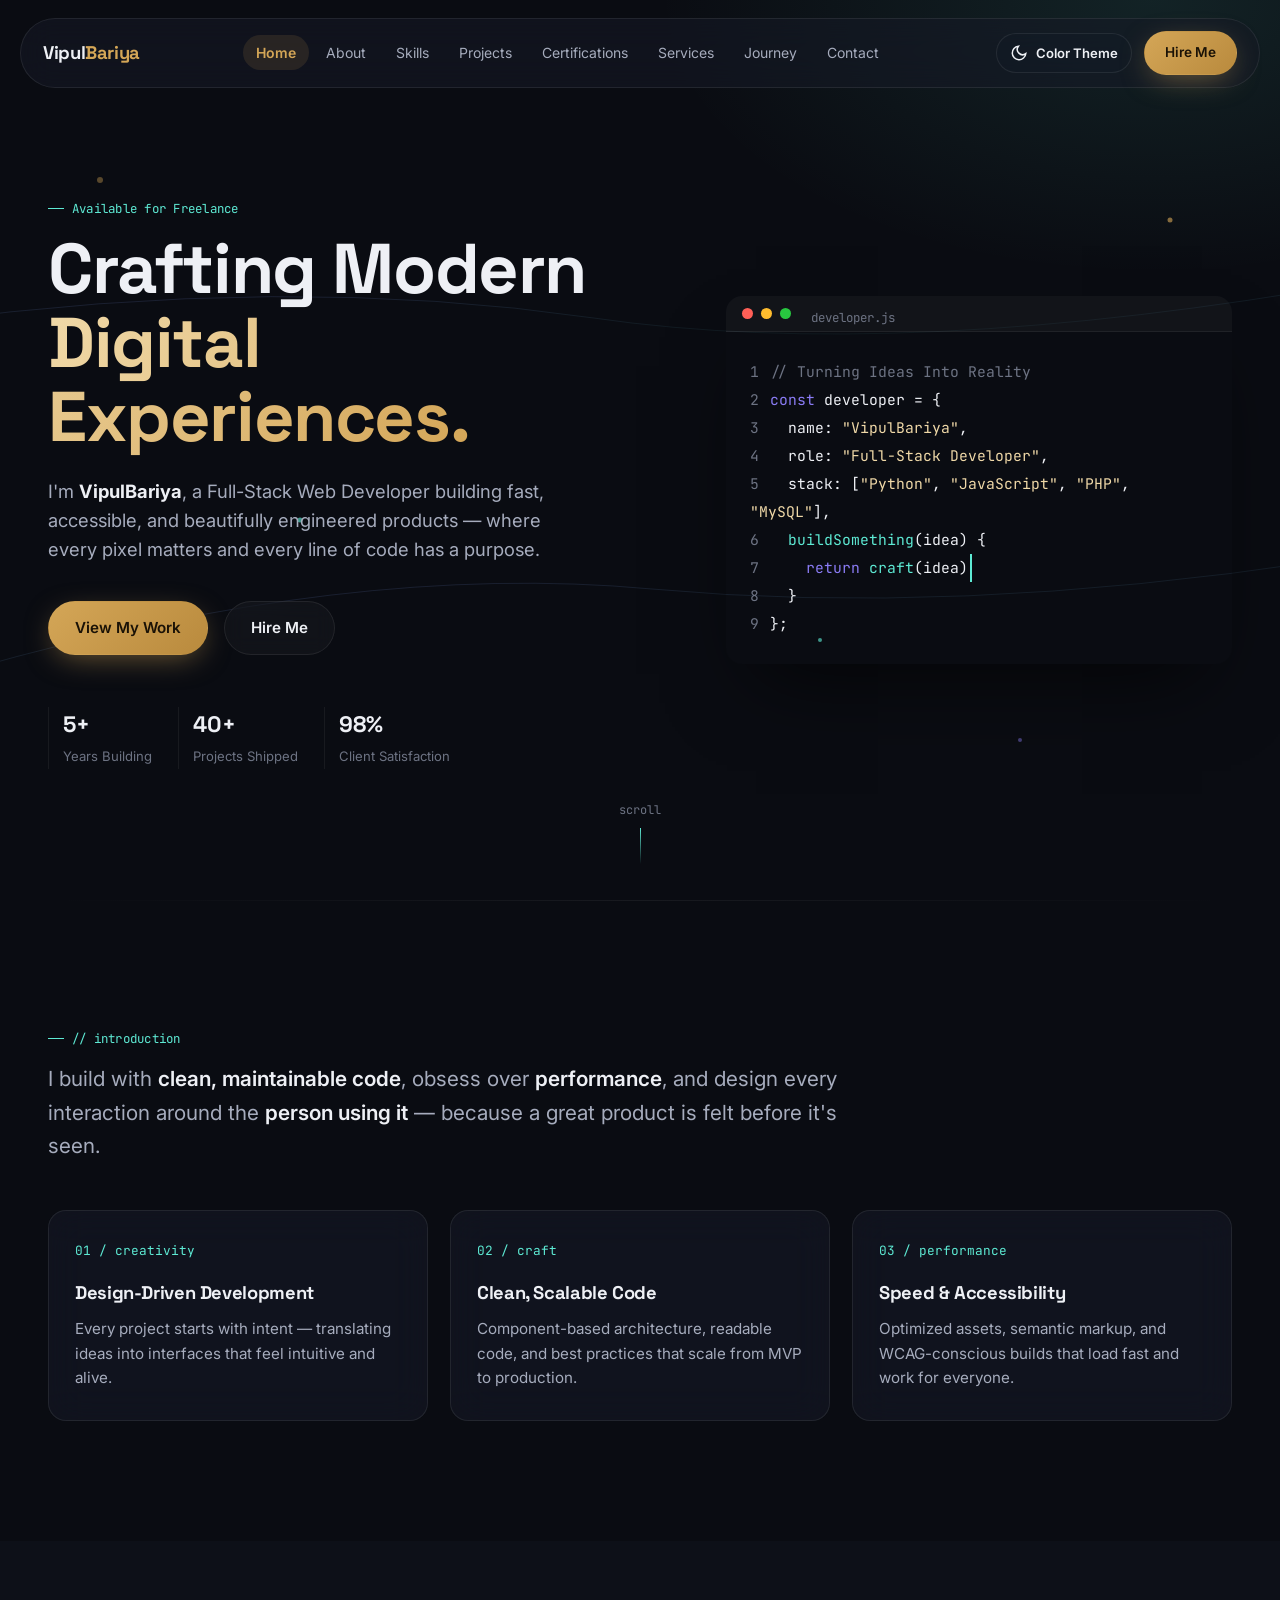
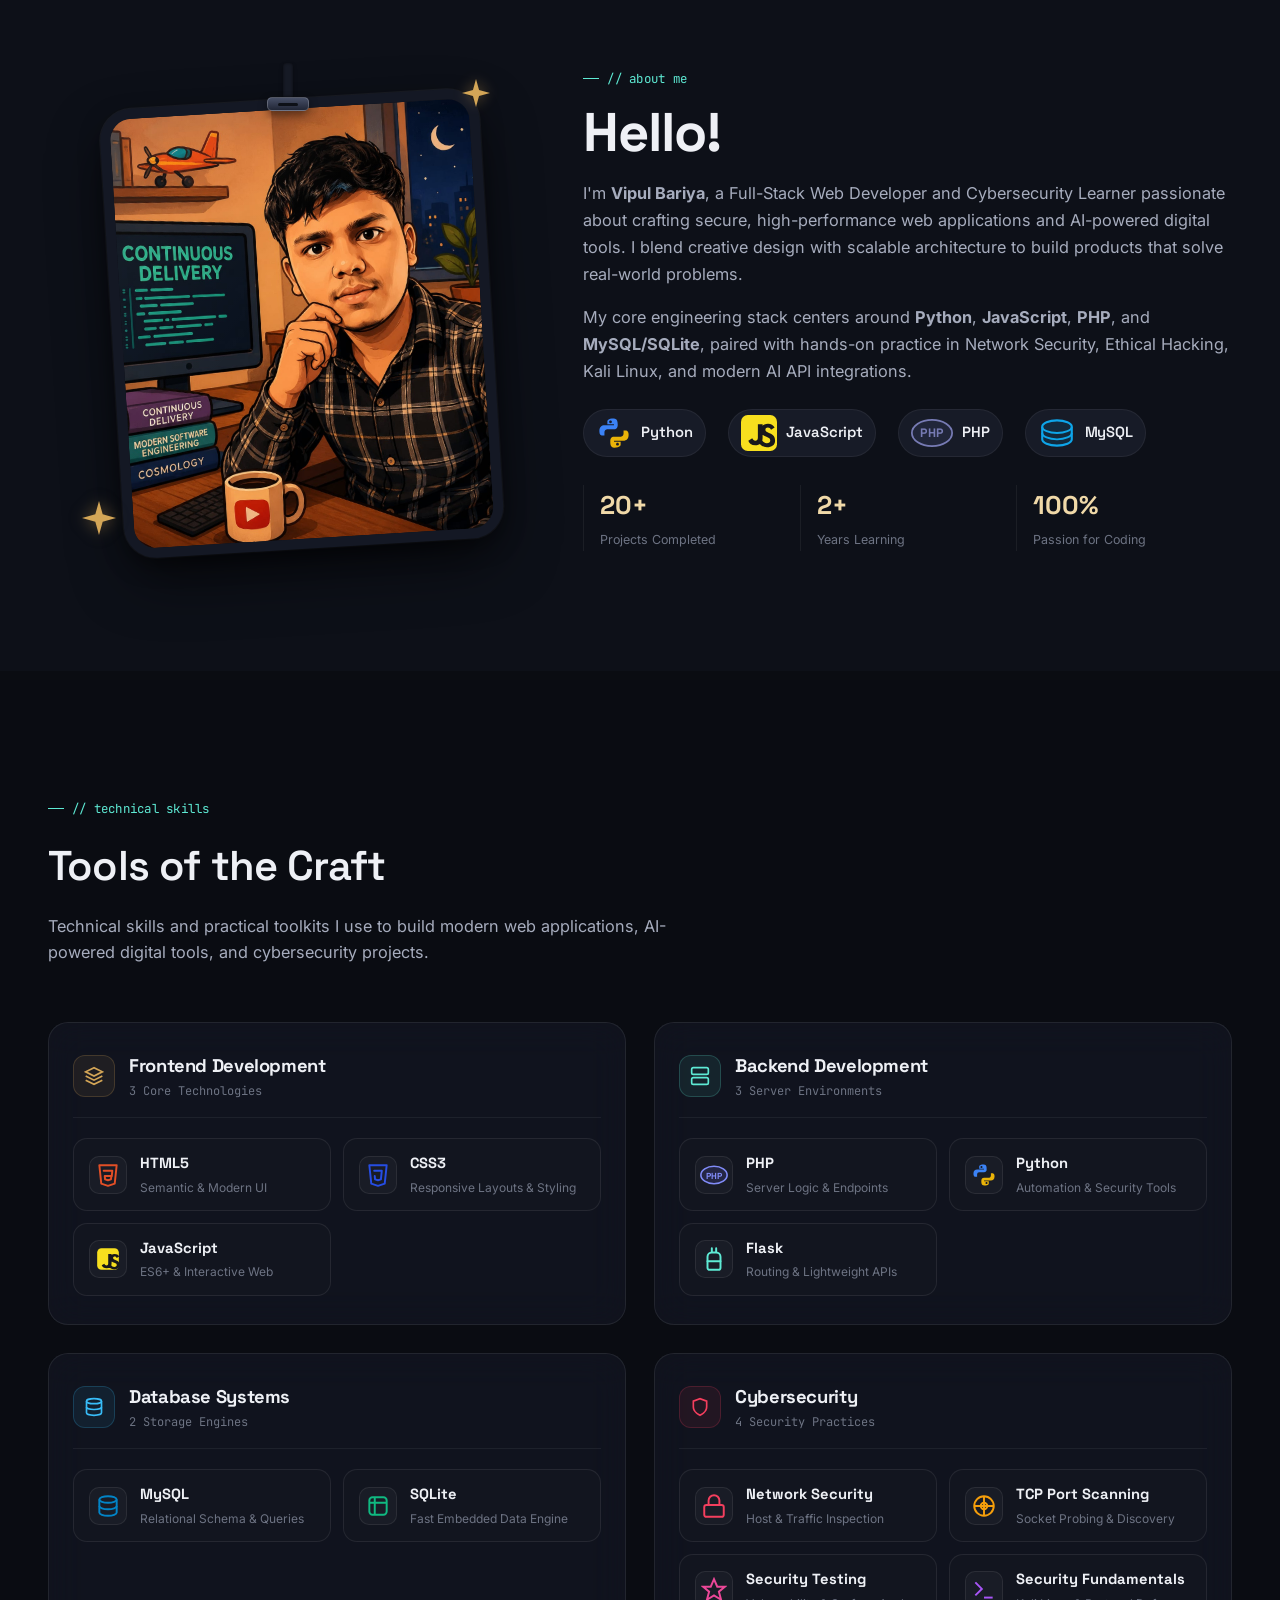
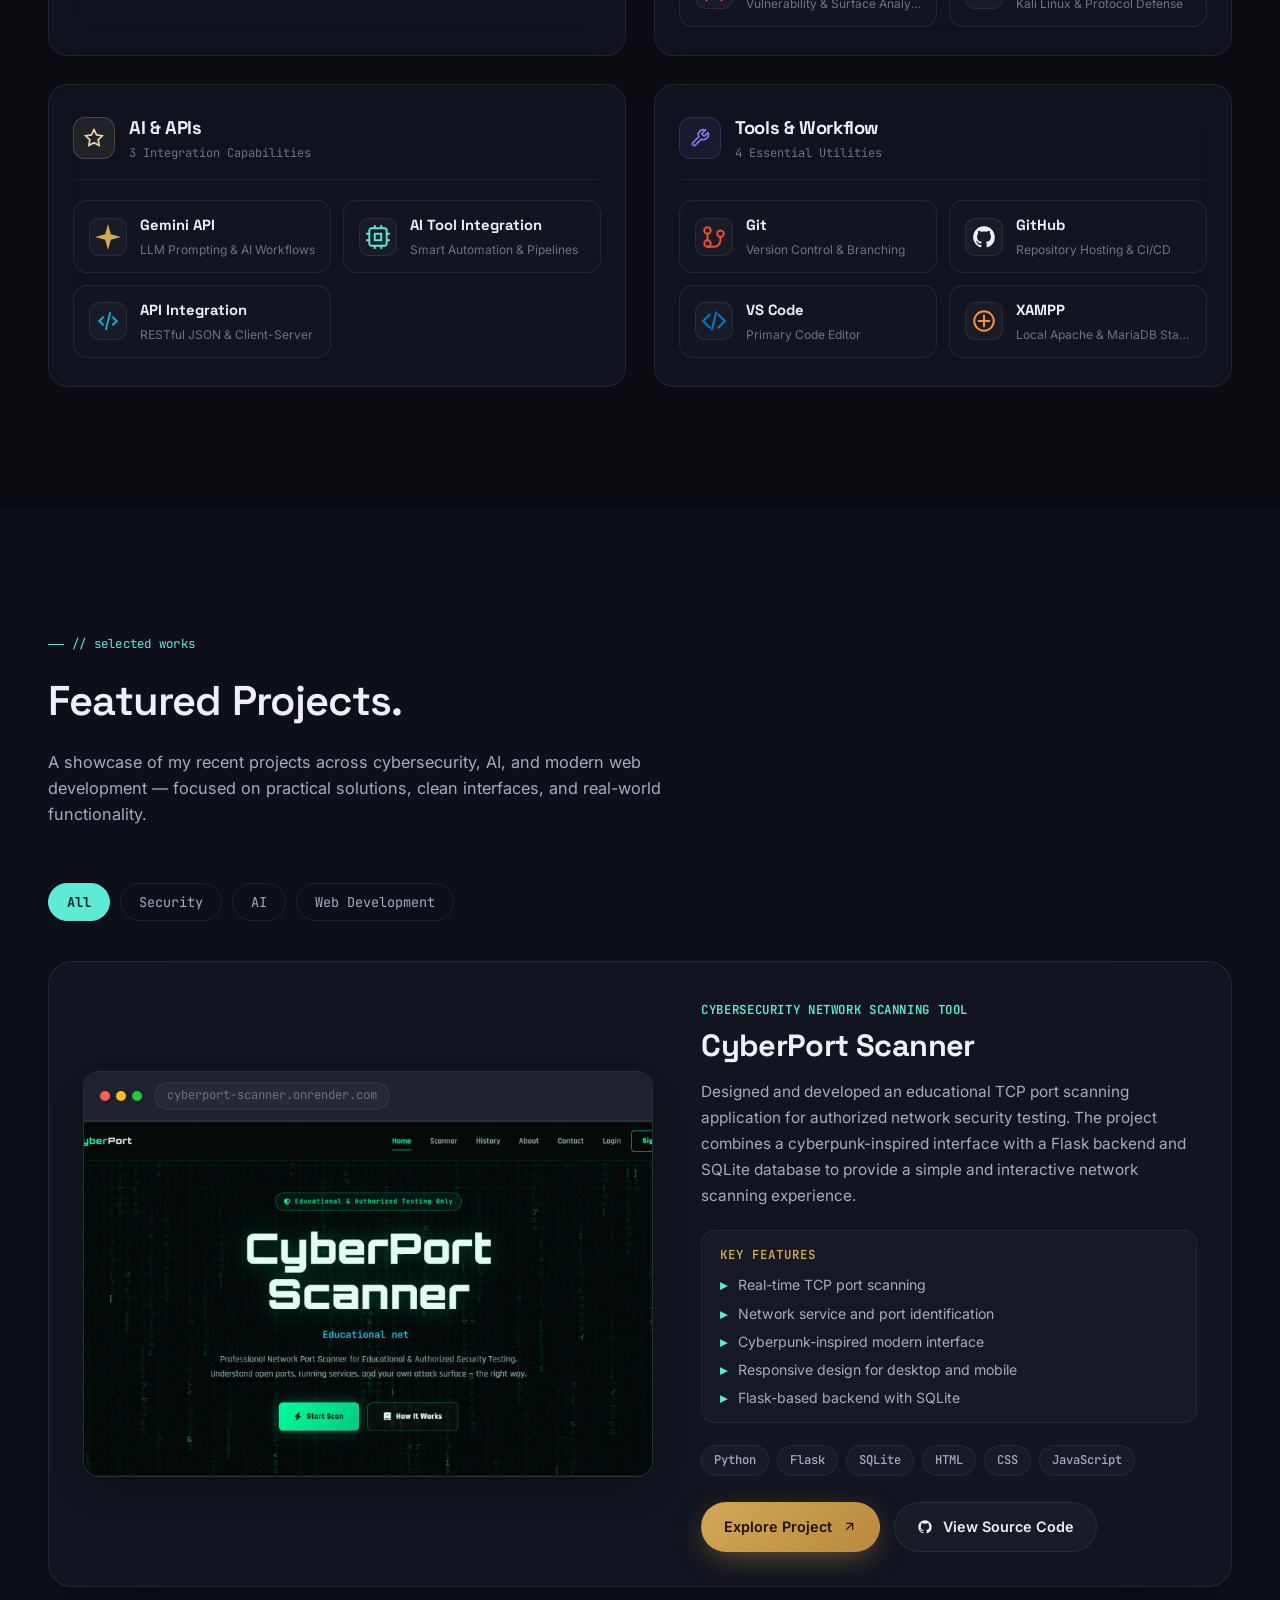
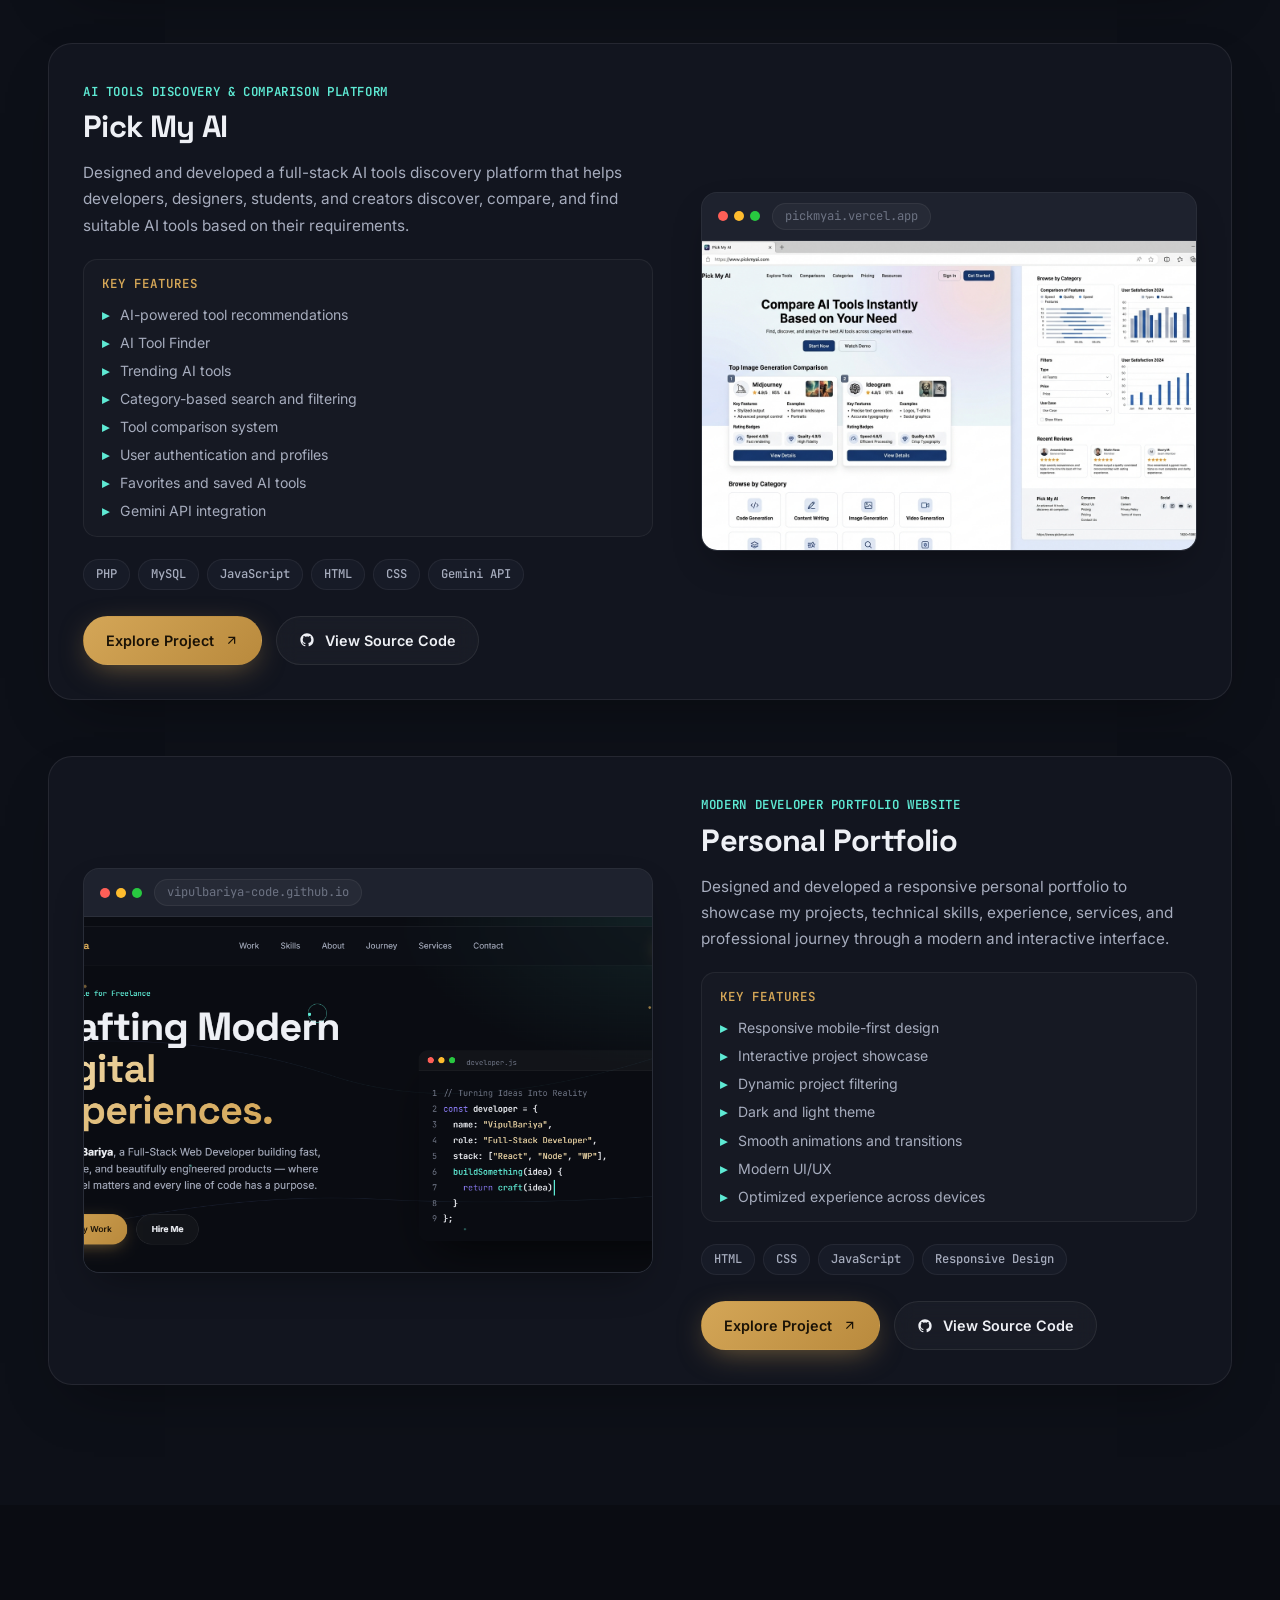
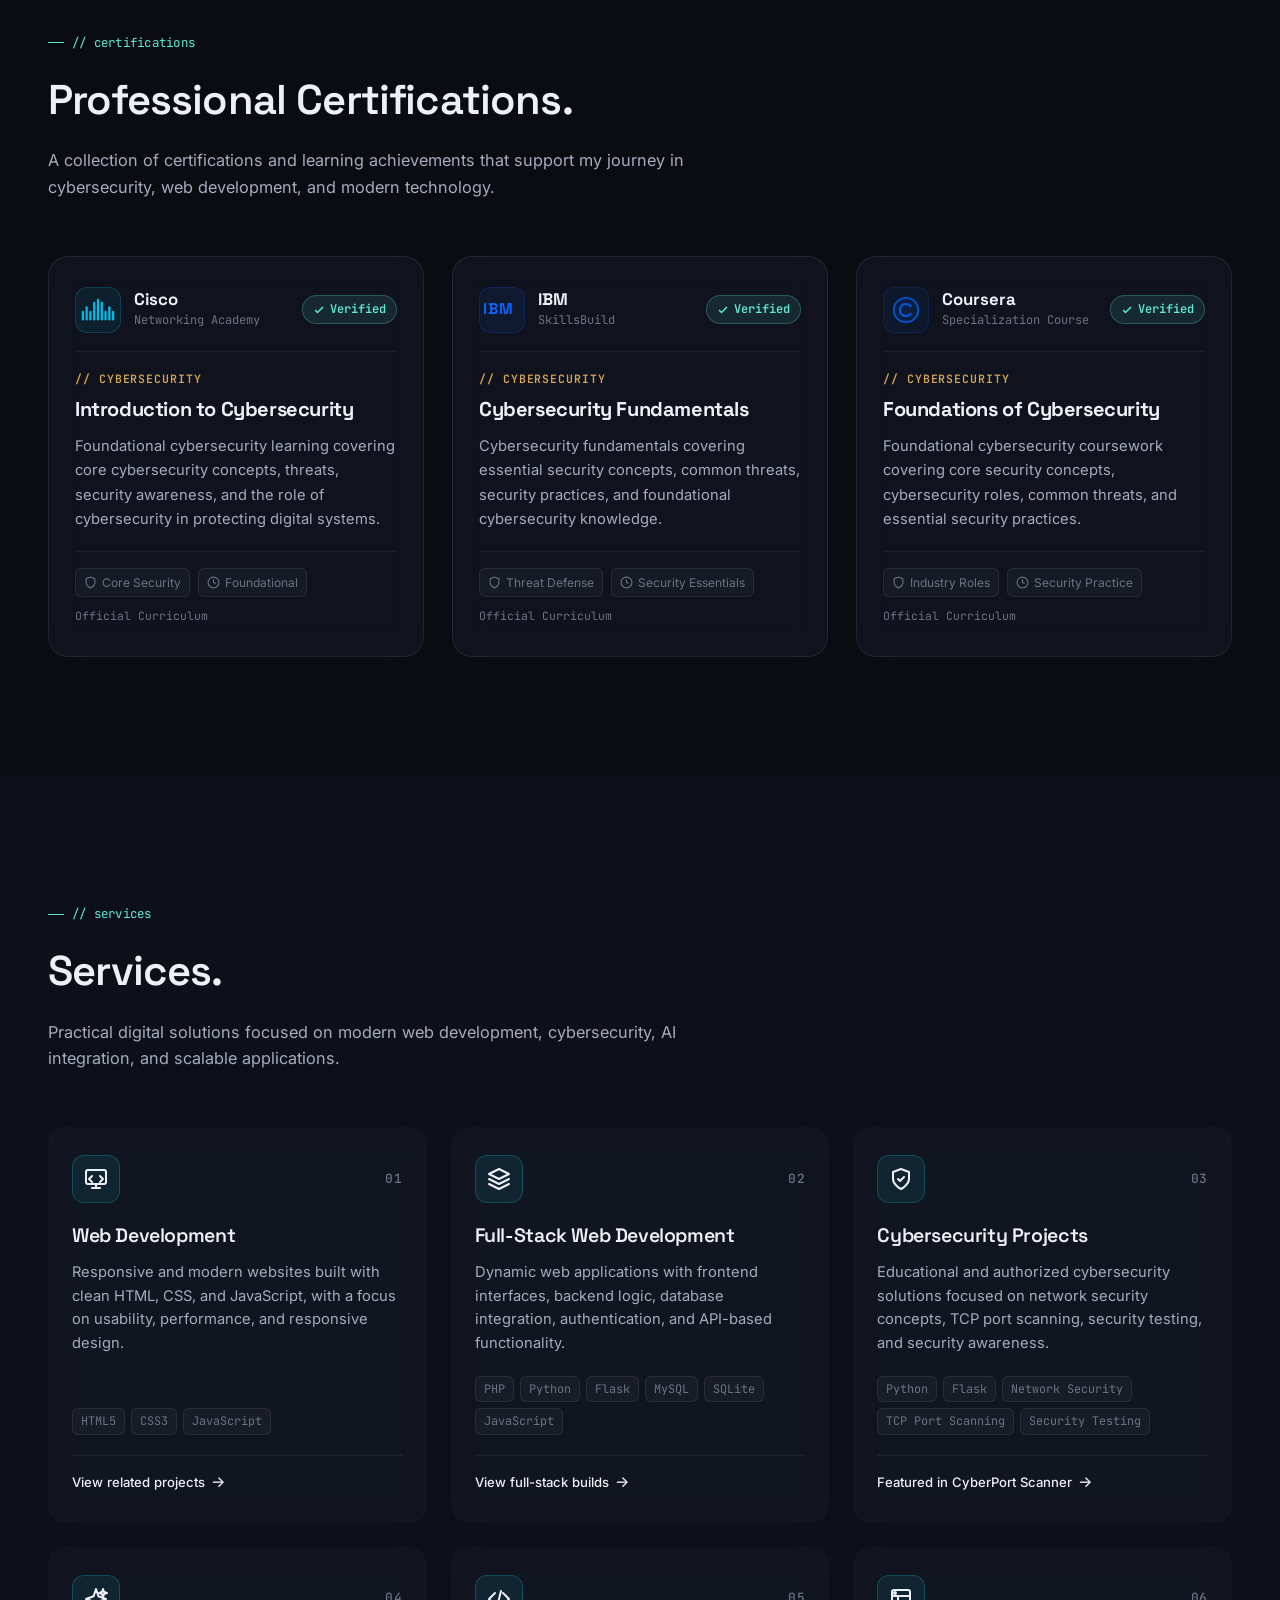
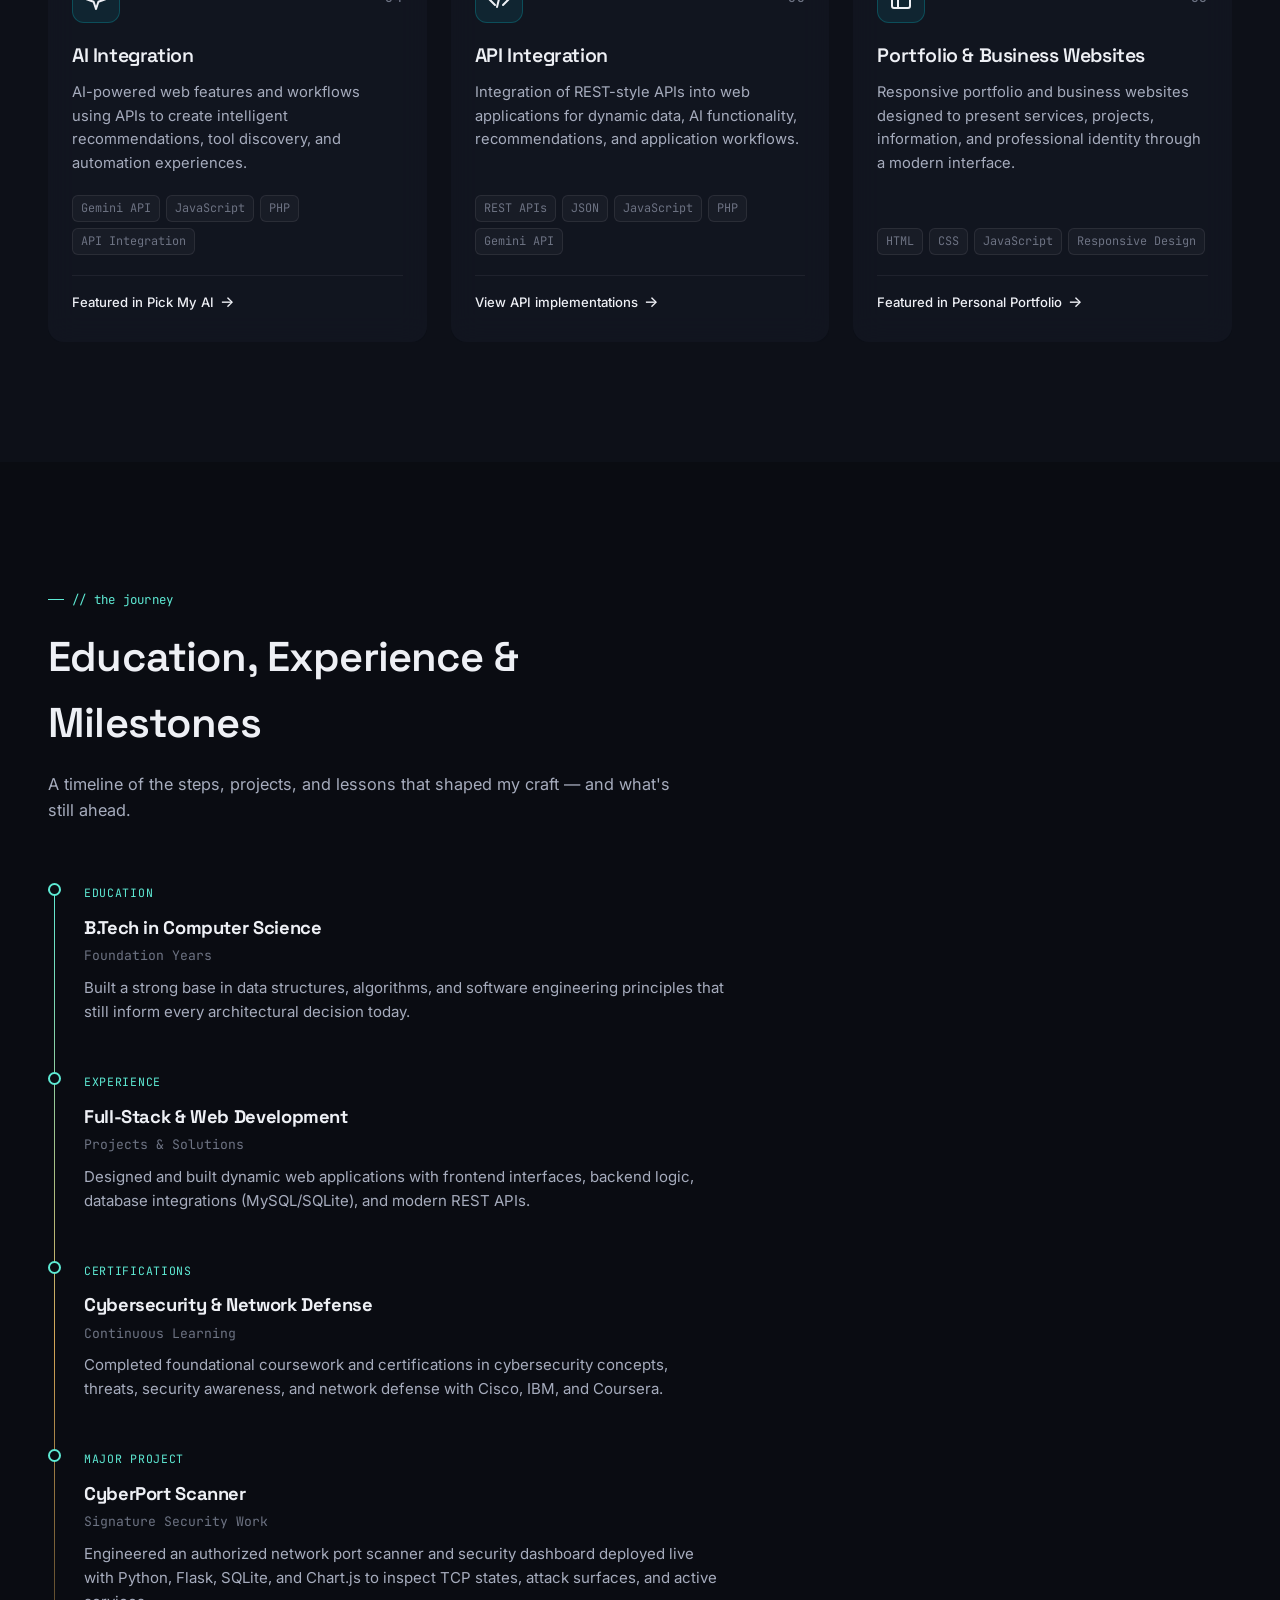
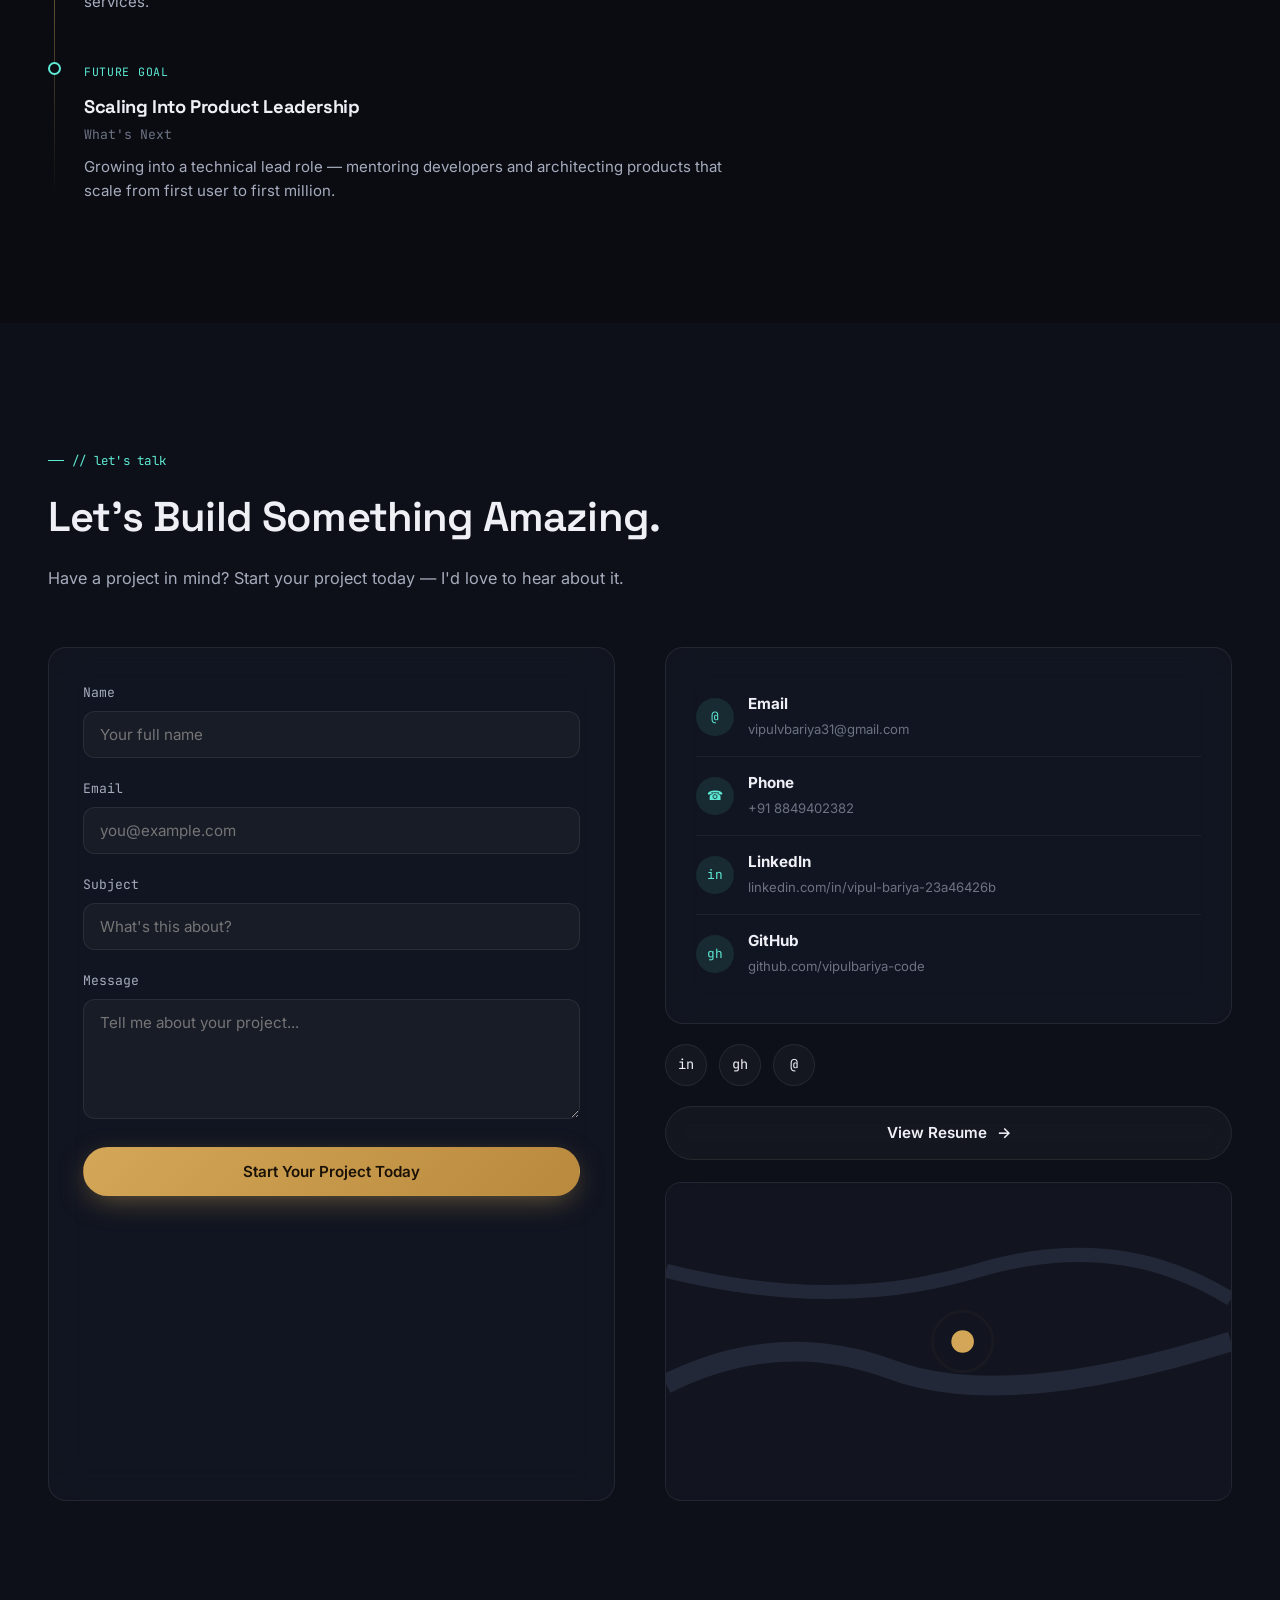
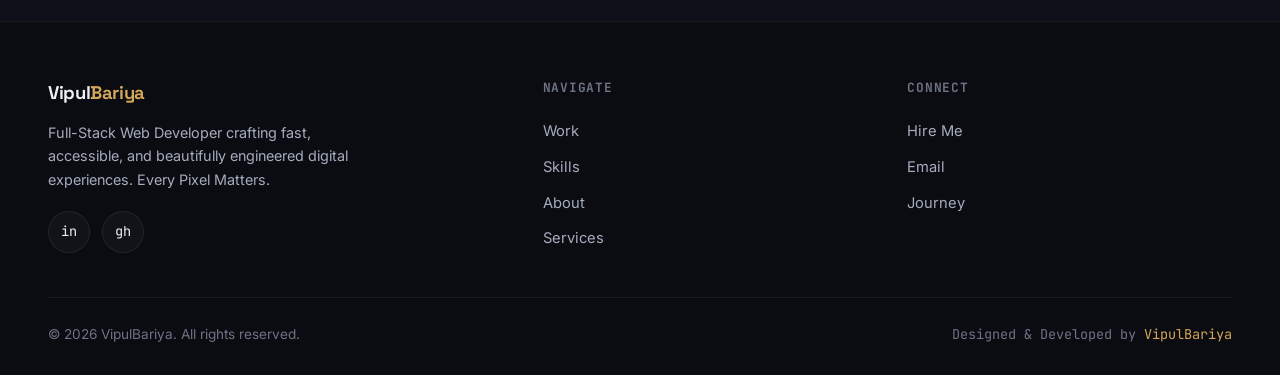
==== commit 37ee72cc: "fix: align DOM section order with navbar, fix scrollspy tracking, and polish project image visibilit" ====
--- a/index.html
+++ b/index.html
@@ -5,8 +5,8 @@
 <meta name="viewport" content="width=device-width, initial-scale=1.0">
 <title>VipulBariya — Full-Stack Web Developer | Portfolio</title>
 <link rel="icon" type="image/png" href="logo.png">
-<meta name="description" content="VipulBariya is a Full-Stack Web Developer crafting modern, high-performance digital experiences with React, Node.js, and WordPress. Available for freelance projects.">
-<meta name="keywords" content="VipulBariya, Web Developer Portfolio, Full Stack Developer, React Developer, WordPress Developer, Freelance Web Developer">
+<meta name="description" content="Vipul Bariya is a Full-Stack Web Developer and Cybersecurity enthusiast specializing in modern web applications, Python/Flask backends, and AI tool integrations.">
+<meta name="keywords" content="Vipul Bariya, Full Stack Developer, Cybersecurity, Python, Flask, JavaScript, PHP, Portfolio, Web Developer">
 <meta name="author" content="VipulBariya">
 <meta property="og:title" content="VipulBariya — Full-Stack Web Developer">
 <meta property="og:description" content="Crafting Modern Digital Experiences. Explore the portfolio of VipulBariya — Full-Stack Web Developer.">
@@ -148,7 +148,7 @@
         <div><span class="ln">2</span><span class="tk-kw">const</span> developer = {</div>
         <div><span class="ln">3</span>&nbsp;&nbsp;name: <span class="tk-str">"VipulBariya"</span>,</div>
         <div><span class="ln">4</span>&nbsp;&nbsp;role: <span class="tk-str">"Full-Stack Developer"</span>,</div>
-        <div><span class="ln">5</span>&nbsp;&nbsp;stack: [<span class="tk-str">"React"</span>, <span class="tk-str">"Node"</span>, <span class="tk-str">"WP"</span>],</div>
+        <div><span class="ln">5</span>&nbsp;&nbsp;stack: [<span class="tk-str">"Python"</span>, <span class="tk-str">"JavaScript"</span>, <span class="tk-str">"PHP"</span>, <span class="tk-str">"MySQL"</span>],</div>
         <div><span class="ln">6</span>&nbsp;&nbsp;<span class="tk-fn">buildSomething</span>(idea) {</div>
         <div><span class="ln">7</span>&nbsp;&nbsp;&nbsp;&nbsp;<span class="tk-kw">return</span> <span class="tk-fn">craft</span>(idea)<span id="typedTail"></span></div>
         <div><span class="ln">8</span>&nbsp;&nbsp;}</div>
@@ -186,8 +186,466 @@
   </div>
 </section>
 
+<!-- ============ ABOUT ============ -->
+<section id="about" style="background:var(--bg-alt);">
+  <div class="container">
+    <div class="about-grid">
+
+      <!-- Hanging Tablet / Framed Photo -->
+      <div class="about-photo-container reveal">
+        <!-- Top Hanging Strap & Bracket -->
+        <div class="hanging-strap" aria-hidden="true">
+          <div class="strap-ribbon"></div>
+          <div class="strap-clip">
+            <span class="clip-slot"></span>
+          </div>
+        </div>
+
+        <!-- Tilted Tablet Frame -->
+        <div class="about-frame">
+          <div class="frame-screen">
+            <img src="./imag1.jpeg" alt="Vipul Bariya - Full-Stack Web Developer and Cybersecurity Learner" loading="lazy">
+            <div class="frame-shine" aria-hidden="true"></div>
+          </div>
+        </div>
+
+        <!-- 4-point Sparkle Stars (as in reference image) -->
+        <svg class="sparkle-star star-bottom-left" viewBox="0 0 24 24" fill="currentColor" aria-hidden="true">
+          <path d="M12 0L14.6 9.4L24 12L14.6 14.6L12 24L9.4 14.6L0 12L9.4 9.4L12 0Z"/>
+        </svg>
+        <svg class="sparkle-star star-top-right" viewBox="0 0 24 24" fill="currentColor" aria-hidden="true">
+          <path d="M12 0L14.6 9.4L24 12L14.6 14.6L12 24L9.4 14.6L0 12L9.4 9.4L12 0Z"/>
+        </svg>
+      </div>
+
+      <!-- About Text -->
+      <div class="about-text reveal">
+        <div class="eyebrow">// about me</div>
+
+        <h2 class="about-title">
+          Hello!
+        </h2>
+
+        <p class="about-intro">
+          I'm <strong>Vipul Bariya</strong>, a Full-Stack Web Developer and Cybersecurity Learner passionate about crafting secure, high-performance web applications and AI-powered digital tools. I blend creative design with scalable architecture to build products that solve real-world problems.
+        </p>
+
+        <p>
+          My core engineering stack centers around <strong>Python</strong>, <strong>JavaScript</strong>, <strong>PHP</strong>, and <strong>MySQL/SQLite</strong>, paired with hands-on practice in Network Security, Ethical Hacking, Kali Linux, and modern AI API integrations.
+        </p>
+
+        <!-- Tech Stack Icons Row (Reflecting Authentic Portfolio Technologies) -->
+        <div class="about-tech-row" aria-label="Demonstrated Core Technologies">
+          <div class="tech-badge tech-python" title="Python">
+            <svg width="36" height="36" viewBox="0 0 32 32" fill="none" aria-hidden="true">
+              <path d="M15.8 3C9.7 3 10.1 5.6 10.1 5.6L10.1 8.3H16V9.2H7.6C4.9 9.2 3 10.8 3 14.5C3 18.2 5.3 18.3 5.3 18.3H7.5V15.7C7.5 12.6 10.2 12.6 10.2 12.6H15.9C18.6 12.6 19.3 10.7 19.3 8.8C19.3 6.9 19.4 3 15.8 3ZM12.9 4.8C13.6 4.8 14.2 5.4 14.2 6.1C14.2 6.8 13.6 7.4 12.9 7.4C12.2 7.4 11.6 6.8 11.6 6.1C11.6 5.4 12.2 4.8 12.9 4.8Z" fill="#3b82f6"/>
+              <path d="M16.2 29C22.3 29 21.9 26.4 21.9 26.4L21.9 23.7H16V22.8H24.4C27.1 22.8 29 21.2 29 17.5C29 13.8 26.7 13.7 26.7 13.7H24.5V16.3C24.5 19.4 21.8 19.4 21.8 19.4H16.1C13.4 19.4 12.7 21.3 12.7 23.2C12.7 25.1 12.6 29 16.2 29ZM19.1 27.2C18.4 27.2 17.8 26.6 17.8 25.9C17.8 25.2 18.4 24.6 19.1 24.6C19.8 24.6 20.4 25.2 20.4 25.9C20.4 26.6 19.8 27.2 19.1 27.2Z" fill="#eab308"/>
+            </svg>
+            <span class="tech-label">Python</span>
+          </div>
+
+          <div class="tech-badge tech-js" title="JavaScript">
+            <svg width="36" height="36" viewBox="0 0 32 32" fill="none" aria-hidden="true">
+              <rect width="32" height="32" rx="6" fill="#f7df1e"/>
+              <path d="M18.8 22.5C19.7 24 20.9 25.1 23 25.1C24.8 25.1 26 24.2 26 22.7C26 21 24.9 20.4 23.1 19.6L22.1 19.2C19.3 18 17.5 16.5 17.5 13.3C17.5 10.2 20 7.8 24 7.8C26.7 7.8 28.7 8.9 29.9 11.2L26.7 13.2C26.1 11.9 25.2 11.2 23.9 11.2C22.6 11.2 21.7 12 21.7 13.2C21.7 14.5 22.6 15 24.4 15.8L25.4 16.2C28.8 17.6 30.3 19.4 30.3 22.8C30.3 26.5 27.3 28.6 23.1 28.6C19.1 28.6 16.7 26.3 15.4 23.8L18.8 22.5ZM6.5 22.8L10 20.7C10.7 21.9 11.4 22.8 12.8 22.8C14.1 22.8 15 22.1 15 20.2V8.2H19.2V20.2C19.2 24.7 16.7 26.9 12.7 26.9C9.2 26.9 7.2 25.1 6.5 22.8Z" fill="#18181b"/>
+            </svg>
+            <span class="tech-label">JavaScript</span>
+          </div>
+
+          <div class="tech-badge tech-php" title="PHP">
+            <svg width="42" height="36" viewBox="0 0 48 32" fill="none" aria-hidden="true">
+              <ellipse cx="24" cy="16" rx="23" ry="15" fill="#4f5b93" fill-opacity="0.18" stroke="#777bb4" stroke-width="2"/>
+              <text x="24" y="21" font-family="'Space Grotesk', sans-serif" font-weight="800" font-size="14" fill="#777bb4" text-anchor="middle" letter-spacing="1">PHP</text>
+            </svg>
+            <span class="tech-label">PHP</span>
+          </div>
+
+          <div class="tech-badge tech-mysql" title="MySQL">
+            <svg width="38" height="36" viewBox="0 0 36 32" fill="none" aria-hidden="true">
+              <path d="M18 4C10.3 4 4 6.7 4 10V22C4 25.3 10.3 28 18 28C25.7 28 32 25.3 32 22V10C32 6.7 25.7 4 18 4Z" fill="#0284c7" fill-opacity="0.14" stroke="#0ea5e9" stroke-width="2"/>
+              <path d="M4 16C4 19.3 10.3 22 18 22C25.7 22 32 19.3 32 16" stroke="#0ea5e9" stroke-width="1.8"/>
+              <path d="M4 10C4 13.3 10.3 16 18 16C25.7 16 32 13.3 32 10" stroke="#0ea5e9" stroke-width="1.8"/>
+            </svg>
+            <span class="tech-label">MySQL</span>
+          </div>
+        </div>
+
+        <div class="about-stats">
+          <div>
+            <b>20+</b>
+            <span>Projects Completed</span>
+          </div>
+
+          <div>
+            <b>2+</b>
+            <span>Years Learning</span>
+          </div>
+
+          <div>
+            <b>100%</b>
+            <span>Passion for Coding</span>
+          </div>
+        </div>
+
+      </div>
+
+    </div>
+  </div>
+</section>
+
+<!-- ============ SKILLS ============ -->
+<section id="skills">
+  <div class="container">
+    <div class="section-head reveal">
+      <div class="eyebrow">// technical skills</div>
+      <h2>Tools of the Craft</h2>
+      <p>Technical skills and practical toolkits I use to build modern web applications, AI-powered digital tools, and cybersecurity projects.</p>
+    </div>
+
+    <div class="skills-categories-grid">
+
+      <!-- 1. Frontend Development -->
+      <div class="skill-category-card glass reveal">
+        <div class="category-header">
+          <div class="cat-icon-badge cat-fe">
+            <svg width="20" height="20" viewBox="0 0 24 24" fill="none" stroke="currentColor" stroke-width="2" aria-hidden="true"><polygon points="12 2 2 7 12 12 22 7 12 2"/><polyline points="2 17 12 22 22 17"/><polyline points="2 12 12 17 22 12"/></svg>
+          </div>
+          <div>
+            <h3>Frontend Development</h3>
+            <span class="cat-meta mono">3 Core Technologies</span>
+          </div>
+        </div>
+        <div class="skill-cards-grid">
+          <div class="skill-card">
+            <div class="skill-icon-wrap" style="color:#e34f26;">
+              <svg width="26" height="26" viewBox="0 0 24 24" fill="none" stroke="currentColor" stroke-width="1.8" stroke-linecap="round" stroke-linejoin="round" aria-hidden="true">
+                <path d="M4 3l1.8 17 6.2 2 6.2-2 1.8-17H4z"/>
+                <path d="M8 8h8l-.5 5H9l.3 3 2.7.8 2.7-.8.3-2"/>
+              </svg>
+            </div>
+            <div class="skill-info">
+              <span class="skill-title">HTML5</span>
+              <span class="skill-sub">Semantic &amp; Modern UI</span>
+            </div>
+          </div>
+
+          <div class="skill-card">
+            <div class="skill-icon-wrap" style="color:#264de4;">
+              <svg width="26" height="26" viewBox="0 0 24 24" fill="none" stroke="currentColor" stroke-width="1.8" stroke-linecap="round" stroke-linejoin="round" aria-hidden="true">
+                <path d="M4 3l1.8 17 6.2 2 6.2-2 1.8-17H4z"/>
+                <path d="M8.5 8h7l-.8 8-2.7.8-2.7-.8-.3-3"/>
+              </svg>
+            </div>
+            <div class="skill-info">
+              <span class="skill-title">CSS3</span>
+              <span class="skill-sub">Responsive Layouts &amp; Styling</span>
+            </div>
+          </div>
+
+          <div class="skill-card">
+            <div class="skill-icon-wrap" style="color:#eab308;">
+              <svg width="26" height="26" viewBox="0 0 24 24" fill="none" aria-hidden="true">
+                <rect x="2" y="2" width="20" height="20" rx="4" fill="#f7df1e"/>
+                <path d="M14.8 17.5c.7 1.1 1.6 1.8 3.1 1.8 1.4 0 2.2-.7 2.2-1.7 0-1.2-.9-1.6-2.2-2.1l-.8-.3c-2-.8-3.3-1.9-3.3-4.1 0-2.1 1.7-3.7 4.4-3.7 1.8 0 3.2.7 4.1 2.3l-2.3 1.4c-.4-.9-1.1-1.3-1.8-1.3-.9 0-1.5.5-1.5 1.3 0 .8.6 1.2 1.8 1.7l.8.3c2.4.9 3.5 2.2 3.5 4.5 0 2.5-2 4-5.1 4-2.8 0-4.6-1.6-5.4-3.3l2.5-1.4zM6.2 17.8l2.4-1.4c.5.9 1.1 1.5 2 1.5 1 0 1.6-.6 1.6-1.8V7.4h3.1v8.7c0 3-1.7 4.5-4.5 4.5-2.5 0-3.9-1.3-4.6-2.8z" fill="#18181b"/>
+              </svg>
+            </div>
+            <div class="skill-info">
+              <span class="skill-title">JavaScript</span>
+              <span class="skill-sub">ES6+ &amp; Interactive Web</span>
+            </div>
+          </div>
+        </div>
+      </div>
+
+      <!-- 2. Backend Development -->
+      <div class="skill-category-card glass reveal">
+        <div class="category-header">
+          <div class="cat-icon-badge cat-be">
+            <svg width="20" height="20" viewBox="0 0 24 24" fill="none" stroke="currentColor" stroke-width="2" aria-hidden="true"><rect x="2" y="2" width="20" height="8" rx="2"/><rect x="2" y="14" width="20" height="8" rx="2"/><line x1="6" y1="6" x2="6.01" y2="6"/><line x1="6" y1="18" x2="6.01" y2="18"/></svg>
+          </div>
+          <div>
+            <h3>Backend Development</h3>
+            <span class="cat-meta mono">3 Server Environments</span>
+          </div>
+        </div>
+        <div class="skill-cards-grid">
+          <div class="skill-card">
+            <div class="skill-icon-wrap" style="color:#818cf8;">
+              <svg width="28" height="28" viewBox="0 0 32 32" fill="none" aria-hidden="true">
+                <ellipse cx="16" cy="16" rx="15" ry="10" fill="rgba(99,102,241,0.15)" stroke="#818cf8" stroke-width="1.8"/>
+                <text x="16" y="20" font-family="'Space Grotesk',sans-serif" font-weight="800" font-size="10" fill="#818cf8" text-anchor="middle">PHP</text>
+              </svg>
+            </div>
+            <div class="skill-info">
+              <span class="skill-title">PHP</span>
+              <span class="skill-sub">Server Logic &amp; Endpoints</span>
+            </div>
+          </div>
+
+          <div class="skill-card">
+            <div class="skill-icon-wrap" style="color:#3b82f6;">
+              <svg width="26" height="26" viewBox="0 0 32 32" fill="none" aria-hidden="true">
+                <path d="M15.8 3C9.7 3 10.1 5.6 10.1 5.6L10.1 8.3H16V9.2H7.6C4.9 9.2 3 10.8 3 14.5C3 18.2 5.3 18.3 5.3 18.3H7.5V15.7C7.5 12.6 10.2 12.6 10.2 12.6H15.9C18.6 12.6 19.3 10.7 19.3 8.8C19.3 6.9 19.4 3 15.8 3ZM12.9 4.8C13.6 4.8 14.2 5.4 14.2 6.1C14.2 6.8 13.6 7.4 12.9 7.4C12.2 7.4 11.6 6.8 11.6 6.1C11.6 5.4 12.2 4.8 12.9 4.8Z" fill="#3b82f6"/>
+                <path d="M16.2 29C22.3 29 21.9 26.4 21.9 26.4L21.9 23.7H16V22.8H24.4C27.1 22.8 29 21.2 29 17.5C29 13.8 26.7 13.7 26.7 13.7H24.5V16.3C24.5 19.4 21.8 19.4 21.8 19.4H16.1C13.4 19.4 12.7 21.3 12.7 23.2C12.7 25.1 12.6 29 16.2 29ZM19.1 27.2C18.4 27.2 17.8 26.6 17.8 25.9C17.8 25.2 18.4 24.6 19.1 24.6C19.8 24.6 20.4 25.2 20.4 25.9C20.4 26.6 19.8 27.2 19.1 27.2Z" fill="#eab308"/>
+              </svg>
+            </div>
+            <div class="skill-info">
+              <span class="skill-title">Python</span>
+              <span class="skill-sub">Automation &amp; Security Tools</span>
+            </div>
+          </div>
+
+          <div class="skill-card">
+            <div class="skill-icon-wrap" style="color:#5eead4;">
+              <svg width="26" height="26" viewBox="0 0 24 24" fill="none" stroke="currentColor" stroke-width="1.8" stroke-linecap="round" stroke-linejoin="round" aria-hidden="true">
+                <path d="M10 2v4M14 2v4M6 10a4 4 0 0 1 4-4h4a4 4 0 0 1 4 4v10a2 2 0 0 1-2 2H8a2 2 0 0 1-2-2V10z"/>
+                <line x1="6" y1="14" x2="18" y2="14"/>
+              </svg>
+            </div>
+            <div class="skill-info">
+              <span class="skill-title">Flask</span>
+              <span class="skill-sub">Routing &amp; Lightweight APIs</span>
+            </div>
+          </div>
+        </div>
+      </div>
+
+      <!-- 3. Database -->
+      <div class="skill-category-card glass reveal">
+        <div class="category-header">
+          <div class="cat-icon-badge cat-db">
+            <svg width="20" height="20" viewBox="0 0 24 24" fill="none" stroke="currentColor" stroke-width="2" aria-hidden="true"><ellipse cx="12" cy="5" rx="9" ry="3"/><path d="M21 12c0 1.66-4 3-9 3s-9-1.34-9-3"/><path d="M3 5v14c0 1.66 4 3 9 3s9-1.34 9-3V5"/></svg>
+          </div>
+          <div>
+            <h3>Database Systems</h3>
+            <span class="cat-meta mono">2 Storage Engines</span>
+          </div>
+        </div>
+        <div class="skill-cards-grid">
+          <div class="skill-card">
+            <div class="skill-icon-wrap" style="color:#0284c7;">
+              <svg width="26" height="26" viewBox="0 0 24 24" fill="none" stroke="currentColor" stroke-width="1.8" aria-hidden="true">
+                <ellipse cx="12" cy="6" rx="8" ry="3"/>
+                <path d="M4 6v6c0 1.66 3.58 3 8 3s8-1.34 8-3V6"/>
+                <path d="M4 12v6c0 1.66 3.58 3 8 3s8-1.34 8-3v-6"/>
+              </svg>
+            </div>
+            <div class="skill-info">
+              <span class="skill-title">MySQL</span>
+              <span class="skill-sub">Relational Schema &amp; Queries</span>
+            </div>
+          </div>
+
+          <div class="skill-card">
+            <div class="skill-icon-wrap" style="color:#10b981;">
+              <svg width="26" height="26" viewBox="0 0 24 24" fill="none" stroke="currentColor" stroke-width="1.8" aria-hidden="true">
+                <rect x="4" y="4" width="16" height="16" rx="3"/>
+                <path d="M4 9h16M9 4v16"/>
+              </svg>
+            </div>
+            <div class="skill-info">
+              <span class="skill-title">SQLite</span>
+              <span class="skill-sub">Fast Embedded Data Engine</span>
+            </div>
+          </div>
+        </div>
+      </div>
+
+      <!-- 4. Cybersecurity -->
+      <div class="skill-category-card glass reveal">
+        <div class="category-header">
+          <div class="cat-icon-badge cat-sec">
+            <svg width="20" height="20" viewBox="0 0 24 24" fill="none" stroke="currentColor" stroke-width="2" aria-hidden="true"><path d="M12 22s8-4 8-10V5l-8-3-8 3v7c0 6 8 10 8 10z"/></svg>
+          </div>
+          <div>
+            <h3>Cybersecurity</h3>
+            <span class="cat-meta mono">4 Security Practices</span>
+          </div>
+        </div>
+        <div class="skill-cards-grid">
+          <div class="skill-card">
+            <div class="skill-icon-wrap" style="color:#f43f5e;">
+              <svg width="26" height="26" viewBox="0 0 24 24" fill="none" stroke="currentColor" stroke-width="1.8" aria-hidden="true">
+                <rect x="3" y="11" width="18" height="11" rx="2" ry="2"/>
+                <path d="M7 11V7a5 5 0 0 1 10 0v4"/>
+              </svg>
+            </div>
+            <div class="skill-info">
+              <span class="skill-title">Network Security</span>
+              <span class="skill-sub">Host &amp; Traffic Inspection</span>
+            </div>
+          </div>
+
+          <div class="skill-card">
+            <div class="skill-icon-wrap" style="color:#f59e0b;">
+              <svg width="26" height="26" viewBox="0 0 24 24" fill="none" stroke="currentColor" stroke-width="1.8" aria-hidden="true">
+                <circle cx="12" cy="12" r="9"/>
+                <line x1="12" y1="3" x2="12" y2="21"/>
+                <line x1="3" y1="12" x2="21" y2="12"/>
+                <circle cx="12" cy="12" r="3"/>
+              </svg>
+            </div>
+            <div class="skill-info">
+              <span class="skill-title">TCP Port Scanning</span>
+              <span class="skill-sub">Socket Probing &amp; Discovery</span>
+            </div>
+          </div>
+
+          <div class="skill-card">
+            <div class="skill-icon-wrap" style="color:#ec4899;">
+              <svg width="26" height="26" viewBox="0 0 24 24" fill="none" stroke="currentColor" stroke-width="1.8" aria-hidden="true">
+                <path d="M12 2l3 7h7l-5.5 4.5 2 7.5L12 17l-6.5 4 2-7.5L2 9h7z"/>
+              </svg>
+            </div>
+            <div class="skill-info">
+              <span class="skill-title">Security Testing</span>
+              <span class="skill-sub">Vulnerability &amp; Surface Analysis</span>
+            </div>
+          </div>
+
+          <div class="skill-card">
+            <div class="skill-icon-wrap" style="color:#a855f7;">
+              <svg width="26" height="26" viewBox="0 0 24 24" fill="none" stroke="currentColor" stroke-width="1.8" aria-hidden="true">
+                <polyline points="4 17 10 11 4 5"/>
+                <line x1="12" y1="19" x2="20" y2="19"/>
+              </svg>
+            </div>
+            <div class="skill-info">
+              <span class="skill-title">Security Fundamentals</span>
+              <span class="skill-sub">Kali Linux &amp; Protocol Defense</span>
+            </div>
+          </div>
+        </div>
+      </div>
+
+      <!-- 5. AI & APIs -->
+      <div class="skill-category-card glass reveal">
+        <div class="category-header">
+          <div class="cat-icon-badge cat-ai">
+            <svg width="20" height="20" viewBox="0 0 24 24" fill="none" stroke="currentColor" stroke-width="2" aria-hidden="true"><polygon points="12 2 15.09 8.26 22 9.27 17 14.14 18.18 21.02 12 17.77 5.82 21.02 7 14.14 2 9.27 8.91 8.26 12 2"/></svg>
+          </div>
+          <div>
+            <h3>AI &amp; APIs</h3>
+            <span class="cat-meta mono">3 Integration Capabilities</span>
+          </div>
+        </div>
+        <div class="skill-cards-grid">
+          <div class="skill-card">
+            <div class="skill-icon-wrap" style="color:#d4a657;">
+              <svg width="26" height="26" viewBox="0 0 24 24" fill="currentColor" aria-hidden="true">
+                <path d="M12 0L14.6 9.4L24 12L14.6 14.6L12 24L9.4 14.6L0 12L9.4 9.4L12 0Z"/>
+              </svg>
+            </div>
+            <div class="skill-info">
+              <span class="skill-title">Gemini API</span>
+              <span class="skill-sub">LLM Prompting &amp; AI Workflows</span>
+            </div>
+          </div>
+
+          <div class="skill-card">
+            <div class="skill-icon-wrap" style="color:#5eead4;">
+              <svg width="26" height="26" viewBox="0 0 24 24" fill="none" stroke="currentColor" stroke-width="1.8" aria-hidden="true">
+                <rect x="4" y="4" width="16" height="16" rx="2"/>
+                <rect x="9" y="9" width="6" height="6"/>
+                <line x1="9" y1="1" x2="9" y2="4"/><line x1="15" y1="1" x2="15" y2="4"/>
+                <line x1="9" y1="20" x2="9" y2="23"/><line x1="15" y1="20" x2="15" y2="23"/>
+                <line x1="20" y1="9" x2="23" y2="9"/><line x1="20" y1="15" x2="23" y2="15"/>
+                <line x1="1" y1="9" x2="4" y2="9"/><line x1="1" y1="15" x2="4" y2="15"/>
+              </svg>
+            </div>
+            <div class="skill-info">
+              <span class="skill-title">AI Tool Integration</span>
+              <span class="skill-sub">Smart Automation &amp; Pipelines</span>
+            </div>
+          </div>
+
+          <div class="skill-card">
+            <div class="skill-icon-wrap" style="color:#06b6d4;">
+              <svg width="26" height="26" viewBox="0 0 24 24" fill="none" stroke="currentColor" stroke-width="1.8" aria-hidden="true">
+                <path d="M16 16l4-4-4-4M8 8l-4 4 4 4"/>
+                <line x1="14" y1="4" x2="10" y2="20"/>
+              </svg>
+            </div>
+            <div class="skill-info">
+              <span class="skill-title">API Integration</span>
+              <span class="skill-sub">RESTful JSON &amp; Client-Server</span>
+            </div>
+          </div>
+        </div>
+      </div>
+
+      <!-- 6. Tools & Development -->
+      <div class="skill-category-card glass reveal">
+        <div class="category-header">
+          <div class="cat-icon-badge cat-tool">
+            <svg width="20" height="20" viewBox="0 0 24 24" fill="none" stroke="currentColor" stroke-width="2" aria-hidden="true"><path d="M14.7 6.3a1 1 0 0 0 0 1.4l1.6 1.6a1 1 0 0 0 1.4 0l3.77-3.77a6 6 0 0 1-7.94 7.94l-6.91 6.91a2.12 2.12 0 0 1-3-3l6.91-6.91a6 6 0 0 1 7.94-7.94l-3.76 3.76z"/></svg>
+          </div>
+          <div>
+            <h3>Tools &amp; Workflow</h3>
+            <span class="cat-meta mono">4 Essential Utilities</span>
+          </div>
+        </div>
+        <div class="skill-cards-grid">
+          <div class="skill-card">
+            <div class="skill-icon-wrap" style="color:#f05032;">
+              <svg width="26" height="26" viewBox="0 0 24 24" fill="none" stroke="currentColor" stroke-width="1.8" stroke-linecap="round" stroke-linejoin="round" aria-hidden="true">
+                <circle cx="6" cy="6" r="3"/><circle cx="6" cy="18" r="3"/><circle cx="18" cy="9" r="3"/>
+                <line x1="6" y1="9" x2="6" y2="15"/>
+                <path d="M18 12v3a6 6 0 0 1-6 6H6"/>
+              </svg>
+            </div>
+            <div class="skill-info">
+              <span class="skill-title">Git</span>
+              <span class="skill-sub">Version Control &amp; Branching</span>
+            </div>
+          </div>
+
+          <div class="skill-card">
+            <div class="skill-icon-wrap" style="color:var(--ink);">
+              <svg width="26" height="26" viewBox="0 0 24 24" fill="currentColor" aria-hidden="true">
+                <path fill-rule="evenodd" clip-rule="evenodd" d="M12 2C6.477 2 2 6.484 2 12.017c0 4.425 2.865 8.18 6.839 9.504.5.092.682-.217.682-.483 0-.237-.008-.868-.013-1.703-2.782.605-3.369-1.343-3.369-1.343-.454-1.158-1.11-1.466-1.11-1.466-.908-.62.069-.608.069-.608 1.003.07 1.53 1.032 1.53 1.032.892 1.53 2.341 1.088 2.91.832.092-.647.35-1.088.636-1.338-2.22-.253-4.555-1.113-4.555-4.951 0-1.093.39-1.988 1.029-2.688-.103-.253-.446-1.272.098-2.65 0 0 .84-.27 2.75 1.026A9.564 9.564 0 0112 6.844c.85.004 1.705.115 2.504.337 1.909-1.296 2.747-1.027 2.747-1.027.546 1.379.202 2.398.1 2.651.64.7 1.028 1.595 1.028 2.688 0 3.848-2.339 4.695-4.566 4.943.359.309.678.92.678 1.855 0 1.338-.012 2.419-.012 2.747 0 .268.18.58.688.482A10.019 10.019 0 0022 12.017C22 6.484 17.522 2 12 2z"/>
+              </svg>
+            </div>
+            <div class="skill-info">
+              <span class="skill-title">GitHub</span>
+              <span class="skill-sub">Repository Hosting &amp; CI/CD</span>
+            </div>
+          </div>
+
+          <div class="skill-card">
+            <div class="skill-icon-wrap" style="color:#007acc;">
+              <svg width="26" height="26" viewBox="0 0 24 24" fill="none" stroke="currentColor" stroke-width="1.8" stroke-linecap="round" stroke-linejoin="round" aria-hidden="true">
+                <path d="M16 18l6-6-6-6M8 6l-6 6 6 6"/>
+                <line x1="14" y1="4" x2="10" y2="20"/>
+              </svg>
+            </div>
+            <div class="skill-info">
+              <span class="skill-title">VS Code</span>
+              <span class="skill-sub">Primary Code Editor</span>
+            </div>
+          </div>
+
+          <div class="skill-card">
+            <div class="skill-icon-wrap" style="color:#fb923c;">
+              <svg width="26" height="26" viewBox="0 0 24 24" fill="none" stroke="currentColor" stroke-width="1.8" stroke-linecap="round" stroke-linejoin="round" aria-hidden="true">
+                <circle cx="12" cy="12" r="9"/>
+                <path d="M12 7v10M7 12h10"/>
+              </svg>
+            </div>
+            <div class="skill-info">
+              <span class="skill-title">XAMPP</span>
+              <span class="skill-sub">Local Apache &amp; MariaDB Stack</span>
+            </div>
+          </div>
+        </div>
+      </div>
+
+    </div>
+  </div>
+</section>
+
 <!-- ============ WORK / PORTFOLIO ============ -->
-<section id="work">
+<section id="work" style="background:var(--bg-alt);">
   <div class="container">
     <div class="section-head reveal">
       <div class="eyebrow">// selected works</div>
@@ -378,507 +836,6 @@
   </div>
 </section>
 
-<!-- ============ SKILLS ============ -->
-<section id="skills" style="background:var(--bg-alt);">
-  <div class="container">
-    <div class="section-head reveal">
-      <div class="eyebrow">// technical skills</div>
-      <h2>Tools of the Craft</h2>
-      <p>Technical skills and practical toolkits I use to build modern web applications, AI-powered digital tools, and cybersecurity projects.</p>
-    </div>
-
-    <div class="skills-categories-grid">
-
-      <!-- 1. Frontend Development -->
-      <div class="skill-category-card glass reveal">
-        <div class="category-header">
-          <div class="cat-icon-badge cat-fe">
-            <svg width="20" height="20" viewBox="0 0 24 24" fill="none" stroke="currentColor" stroke-width="2" aria-hidden="true"><polygon points="12 2 2 7 12 12 22 7 12 2"/><polyline points="2 17 12 22 22 17"/><polyline points="2 12 12 17 22 12"/></svg>
-          </div>
-          <div>
-            <h3>Frontend Development</h3>
-            <span class="cat-meta mono">3 Core Technologies</span>
-          </div>
-        </div>
-        <div class="skill-cards-grid">
-          <div class="skill-card">
-            <div class="skill-icon-wrap" style="color:#e34f26;">
-              <svg width="26" height="26" viewBox="0 0 24 24" fill="none" stroke="currentColor" stroke-width="1.8" stroke-linecap="round" stroke-linejoin="round" aria-hidden="true">
-                <path d="M4 3l1.8 17 6.2 2 6.2-2 1.8-17H4z"/>
-                <path d="M8 8h8l-.5 5H9l.3 3 2.7.8 2.7-.8.3-2"/>
-              </svg>
-            </div>
-            <div class="skill-info">
-              <span class="skill-title">HTML5</span>
-              <span class="skill-sub">Semantic &amp; Modern UI</span>
-            </div>
-          </div>
-
-          <div class="skill-card">
-            <div class="skill-icon-wrap" style="color:#264de4;">
-              <svg width="26" height="26" viewBox="0 0 24 24" fill="none" stroke="currentColor" stroke-width="1.8" stroke-linecap="round" stroke-linejoin="round" aria-hidden="true">
-                <path d="M4 3l1.8 17 6.2 2 6.2-2 1.8-17H4z"/>
-                <path d="M8.5 8h7l-.8 8-2.7.8-2.7-.8-.3-3"/>
-              </svg>
-            </div>
-            <div class="skill-info">
-              <span class="skill-title">CSS3</span>
-              <span class="skill-sub">Responsive Layouts &amp; Styling</span>
-            </div>
-          </div>
-
-          <div class="skill-card">
-            <div class="skill-icon-wrap" style="color:#eab308;">
-              <svg width="26" height="26" viewBox="0 0 24 24" fill="none" aria-hidden="true">
-                <rect x="2" y="2" width="20" height="20" rx="4" fill="#f7df1e"/>
-                <path d="M14.8 17.5c.7 1.1 1.6 1.8 3.1 1.8 1.4 0 2.2-.7 2.2-1.7 0-1.2-.9-1.6-2.2-2.1l-.8-.3c-2-.8-3.3-1.9-3.3-4.1 0-2.1 1.7-3.7 4.4-3.7 1.8 0 3.2.7 4.1 2.3l-2.3 1.4c-.4-.9-1.1-1.3-1.8-1.3-.9 0-1.5.5-1.5 1.3 0 .8.6 1.2 1.8 1.7l.8.3c2.4.9 3.5 2.2 3.5 4.5 0 2.5-2 4-5.1 4-2.8 0-4.6-1.6-5.4-3.3l2.5-1.4zM6.2 17.8l2.4-1.4c.5.9 1.1 1.5 2 1.5 1 0 1.6-.6 1.6-1.8V7.4h3.1v8.7c0 3-1.7 4.5-4.5 4.5-2.5 0-3.9-1.3-4.6-2.8z" fill="#18181b"/>
-              </svg>
-            </div>
-            <div class="skill-info">
-              <span class="skill-title">JavaScript</span>
-              <span class="skill-sub">ES6+ &amp; Interactive Web</span>
-            </div>
-          </div>
-        </div>
-      </div>
-
-      <!-- 2. Backend Development -->
-      <div class="skill-category-card glass reveal">
-        <div class="category-header">
-          <div class="cat-icon-badge cat-be">
-            <svg width="20" height="20" viewBox="0 0 24 24" fill="none" stroke="currentColor" stroke-width="2" aria-hidden="true"><rect x="2" y="2" width="20" height="8" rx="2"/><rect x="2" y="14" width="20" height="8" rx="2"/><line x1="6" y1="6" x2="6.01" y2="6"/><line x1="6" y1="18" x2="6.01" y2="18"/></svg>
-          </div>
-          <div>
-            <h3>Backend Development</h3>
-            <span class="cat-meta mono">3 Server Environments</span>
-          </div>
-        </div>
-        <div class="skill-cards-grid">
-          <div class="skill-card">
-            <div class="skill-icon-wrap" style="color:#818cf8;">
-              <svg width="28" height="28" viewBox="0 0 32 32" fill="none" aria-hidden="true">
-                <ellipse cx="16" cy="16" rx="15" ry="10" fill="rgba(99,102,241,0.15)" stroke="#818cf8" stroke-width="1.8"/>
-                <text x="16" y="20" font-family="'Space Grotesk',sans-serif" font-weight="800" font-size="10" fill="#818cf8" text-anchor="middle">PHP</text>
-              </svg>
-            </div>
-            <div class="skill-info">
-              <span class="skill-title">PHP</span>
-              <span class="skill-sub">Server Logic &amp; Endpoints</span>
-            </div>
-          </div>
-
-          <div class="skill-card">
-            <div class="skill-icon-wrap" style="color:#3b82f6;">
-              <svg width="26" height="26" viewBox="0 0 32 32" fill="none" aria-hidden="true">
-                <path d="M15.8 3C9.7 3 10.1 5.6 10.1 5.6L10.1 8.3H16V9.2H7.6C4.9 9.2 3 10.8 3 14.5C3 18.2 5.3 18.3 5.3 18.3H7.5V15.7C7.5 12.6 10.2 12.6 10.2 12.6H15.9C18.6 12.6 19.3 10.7 19.3 8.8C19.3 6.9 19.4 3 15.8 3ZM12.9 4.8C13.6 4.8 14.2 5.4 14.2 6.1C14.2 6.8 13.6 7.4 12.9 7.4C12.2 7.4 11.6 6.8 11.6 6.1C11.6 5.4 12.2 4.8 12.9 4.8Z" fill="#3b82f6"/>
-                <path d="M16.2 29C22.3 29 21.9 26.4 21.9 26.4L21.9 23.7H16V22.8H24.4C27.1 22.8 29 21.2 29 17.5C29 13.8 26.7 13.7 26.7 13.7H24.5V16.3C24.5 19.4 21.8 19.4 21.8 19.4H16.1C13.4 19.4 12.7 21.3 12.7 23.2C12.7 25.1 12.6 29 16.2 29ZM19.1 27.2C18.4 27.2 17.8 26.6 17.8 25.9C17.8 25.2 18.4 24.6 19.1 24.6C19.8 24.6 20.4 25.2 20.4 25.9C20.4 26.6 19.8 27.2 19.1 27.2Z" fill="#eab308"/>
-              </svg>
-            </div>
-            <div class="skill-info">
-              <span class="skill-title">Python</span>
-              <span class="skill-sub">Automation &amp; Security Tools</span>
-            </div>
-          </div>
-
-          <div class="skill-card">
-            <div class="skill-icon-wrap" style="color:#5eead4;">
-              <svg width="26" height="26" viewBox="0 0 24 24" fill="none" stroke="currentColor" stroke-width="1.8" stroke-linecap="round" stroke-linejoin="round" aria-hidden="true">
-                <path d="M10 2v4M14 2v4M6 10a4 4 0 0 1 4-4h4a4 4 0 0 1 4 4v10a2 2 0 0 1-2 2H8a2 2 0 0 1-2-2V10z"/>
-                <line x1="6" y1="14" x2="18" y2="14"/>
-              </svg>
-            </div>
-            <div class="skill-info">
-              <span class="skill-title">Flask</span>
-              <span class="skill-sub">Routing &amp; Lightweight APIs</span>
-            </div>
-          </div>
-        </div>
-      </div>
-
-      <!-- 3. Database -->
-      <div class="skill-category-card glass reveal">
-        <div class="category-header">
-          <div class="cat-icon-badge cat-db">
-            <svg width="20" height="20" viewBox="0 0 24 24" fill="none" stroke="currentColor" stroke-width="2" aria-hidden="true"><ellipse cx="12" cy="5" rx="9" ry="3"/><path d="M21 12c0 1.66-4 3-9 3s-9-1.34-9-3"/><path d="M3 5v14c0 1.66 4 3 9 3s9-1.34 9-3V5"/></svg>
-          </div>
-          <div>
-            <h3>Database Systems</h3>
-            <span class="cat-meta mono">2 Storage Engines</span>
-          </div>
-        </div>
-        <div class="skill-cards-grid">
-          <div class="skill-card">
-            <div class="skill-icon-wrap" style="color:#0284c7;">
-              <svg width="26" height="26" viewBox="0 0 24 24" fill="none" stroke="currentColor" stroke-width="1.8" aria-hidden="true">
-                <ellipse cx="12" cy="6" rx="8" ry="3"/>
-                <path d="M4 6v6c0 1.66 3.58 3 8 3s8-1.34 8-3V6"/>
-                <path d="M4 12v6c0 1.66 3.58 3 8 3s8-1.34 8-3v-6"/>
-              </svg>
-            </div>
-            <div class="skill-info">
-              <span class="skill-title">MySQL</span>
-              <span class="skill-sub">Relational Schema &amp; Queries</span>
-            </div>
-          </div>
-
-          <div class="skill-card">
-            <div class="skill-icon-wrap" style="color:#10b981;">
-              <svg width="26" height="26" viewBox="0 0 24 24" fill="none" stroke="currentColor" stroke-width="1.8" aria-hidden="true">
-                <rect x="4" y="4" width="16" height="16" rx="3"/>
-                <path d="M4 9h16M9 4v16"/>
-              </svg>
-            </div>
-            <div class="skill-info">
-              <span class="skill-title">SQLite</span>
-              <span class="skill-sub">Fast Embedded Data Engine</span>
-            </div>
-          </div>
-        </div>
-      </div>
-
-      <!-- 4. Cybersecurity -->
-      <div class="skill-category-card glass reveal">
-        <div class="category-header">
-          <div class="cat-icon-badge cat-sec">
-            <svg width="20" height="20" viewBox="0 0 24 24" fill="none" stroke="currentColor" stroke-width="2" aria-hidden="true"><path d="M12 22s8-4 8-10V5l-8-3-8 3v7c0 6 8 10 8 10z"/></svg>
-          </div>
-          <div>
-            <h3>Cybersecurity</h3>
-            <span class="cat-meta mono">4 Security Practices</span>
-          </div>
-        </div>
-        <div class="skill-cards-grid">
-          <div class="skill-card">
-            <div class="skill-icon-wrap" style="color:#f43f5e;">
-              <svg width="26" height="26" viewBox="0 0 24 24" fill="none" stroke="currentColor" stroke-width="1.8" aria-hidden="true">
-                <rect x="3" y="11" width="18" height="11" rx="2" ry="2"/>
-                <path d="M7 11V7a5 5 0 0 1 10 0v4"/>
-              </svg>
-            </div>
-            <div class="skill-info">
-              <span class="skill-title">Network Security</span>
-              <span class="skill-sub">Host &amp; Traffic Inspection</span>
-            </div>
-          </div>
-
-          <div class="skill-card">
-            <div class="skill-icon-wrap" style="color:#f59e0b;">
-              <svg width="26" height="26" viewBox="0 0 24 24" fill="none" stroke="currentColor" stroke-width="1.8" aria-hidden="true">
-                <circle cx="12" cy="12" r="9"/>
-                <line x1="12" y1="3" x2="12" y2="21"/>
-                <line x1="3" y1="12" x2="21" y2="12"/>
-                <circle cx="12" cy="12" r="3"/>
-              </svg>
-            </div>
-            <div class="skill-info">
-              <span class="skill-title">TCP Port Scanning</span>
-              <span class="skill-sub">Socket Probing &amp; Discovery</span>
-            </div>
-          </div>
-
-          <div class="skill-card">
-            <div class="skill-icon-wrap" style="color:#ec4899;">
-              <svg width="26" height="26" viewBox="0 0 24 24" fill="none" stroke="currentColor" stroke-width="1.8" aria-hidden="true">
-                <path d="M12 2l3 7h7l-5.5 4.5 2 7.5L12 17l-6.5 4 2-7.5L2 9h7z"/>
-              </svg>
-            </div>
-            <div class="skill-info">
-              <span class="skill-title">Security Testing</span>
-              <span class="skill-sub">Vulnerability &amp; Surface Analysis</span>
-            </div>
-          </div>
-
-          <div class="skill-card">
-            <div class="skill-icon-wrap" style="color:#a855f7;">
-              <svg width="26" height="26" viewBox="0 0 24 24" fill="none" stroke="currentColor" stroke-width="1.8" aria-hidden="true">
-                <polyline points="4 17 10 11 4 5"/>
-                <line x1="12" y1="19" x2="20" y2="19"/>
-              </svg>
-            </div>
-            <div class="skill-info">
-              <span class="skill-title">Security Fundamentals</span>
-              <span class="skill-sub">Kali Linux &amp; Protocol Defense</span>
-            </div>
-          </div>
-        </div>
-      </div>
-
-      <!-- 5. AI & APIs -->
-      <div class="skill-category-card glass reveal">
-        <div class="category-header">
-          <div class="cat-icon-badge cat-ai">
-            <svg width="20" height="20" viewBox="0 0 24 24" fill="none" stroke="currentColor" stroke-width="2" aria-hidden="true"><polygon points="12 2 15.09 8.26 22 9.27 17 14.14 18.18 21.02 12 17.77 5.82 21.02 7 14.14 2 9.27 8.91 8.26 12 2"/></svg>
-          </div>
-          <div>
-            <h3>AI &amp; APIs</h3>
-            <span class="cat-meta mono">3 Integration Capabilities</span>
-          </div>
-        </div>
-        <div class="skill-cards-grid">
-          <div class="skill-card">
-            <div class="skill-icon-wrap" style="color:#d4a657;">
-              <svg width="26" height="26" viewBox="0 0 24 24" fill="currentColor" aria-hidden="true">
-                <path d="M12 0L14.6 9.4L24 12L14.6 14.6L12 24L9.4 14.6L0 12L9.4 9.4L12 0Z"/>
-              </svg>
-            </div>
-            <div class="skill-info">
-              <span class="skill-title">Gemini API</span>
-              <span class="skill-sub">LLM Prompting &amp; AI Workflows</span>
-            </div>
-          </div>
-
-          <div class="skill-card">
-            <div class="skill-icon-wrap" style="color:#5eead4;">
-              <svg width="26" height="26" viewBox="0 0 24 24" fill="none" stroke="currentColor" stroke-width="1.8" aria-hidden="true">
-                <rect x="4" y="4" width="16" height="16" rx="2"/>
-                <rect x="9" y="9" width="6" height="6"/>
-                <line x1="9" y1="1" x2="9" y2="4"/><line x1="15" y1="1" x2="15" y2="4"/>
-                <line x1="9" y1="20" x2="9" y2="23"/><line x1="15" y1="20" x2="15" y2="23"/>
-                <line x1="20" y1="9" x2="23" y2="9"/><line x1="20" y1="15" x2="23" y2="15"/>
-                <line x1="1" y1="9" x2="4" y2="9"/><line x1="1" y1="15" x2="4" y2="15"/>
-              </svg>
-            </div>
-            <div class="skill-info">
-              <span class="skill-title">AI Tool Integration</span>
-              <span class="skill-sub">Smart Automation &amp; Pipelines</span>
-            </div>
-          </div>
-
-          <div class="skill-card">
-            <div class="skill-icon-wrap" style="color:#06b6d4;">
-              <svg width="26" height="26" viewBox="0 0 24 24" fill="none" stroke="currentColor" stroke-width="1.8" aria-hidden="true">
-                <path d="M16 16l4-4-4-4M8 8l-4 4 4 4"/>
-                <line x1="14" y1="4" x2="10" y2="20"/>
-              </svg>
-            </div>
-            <div class="skill-info">
-              <span class="skill-title">API Integration</span>
-              <span class="skill-sub">RESTful JSON &amp; Client-Server</span>
-            </div>
-          </div>
-        </div>
-      </div>
-
-      <!-- 6. Tools & Development -->
-      <div class="skill-category-card glass reveal">
-        <div class="category-header">
-          <div class="cat-icon-badge cat-tool">
-            <svg width="20" height="20" viewBox="0 0 24 24" fill="none" stroke="currentColor" stroke-width="2" aria-hidden="true"><path d="M14.7 6.3a1 1 0 0 0 0 1.4l1.6 1.6a1 1 0 0 0 1.4 0l3.77-3.77a6 6 0 0 1-7.94 7.94l-6.91 6.91a2.12 2.12 0 0 1-3-3l6.91-6.91a6 6 0 0 1 7.94-7.94l-3.76 3.76z"/></svg>
-          </div>
-          <div>
-            <h3>Tools &amp; Workflow</h3>
-            <span class="cat-meta mono">4 Essential Utilities</span>
-          </div>
-        </div>
-        <div class="skill-cards-grid">
-          <div class="skill-card">
-            <div class="skill-icon-wrap" style="color:#f05032;">
-              <svg width="26" height="26" viewBox="0 0 24 24" fill="none" stroke="currentColor" stroke-width="1.8" stroke-linecap="round" stroke-linejoin="round" aria-hidden="true">
-                <circle cx="6" cy="6" r="3"/><circle cx="6" cy="18" r="3"/><circle cx="18" cy="9" r="3"/>
-                <line x1="6" y1="9" x2="6" y2="15"/>
-                <path d="M18 12v3a6 6 0 0 1-6 6H6"/>
-              </svg>
-            </div>
-            <div class="skill-info">
-              <span class="skill-title">Git</span>
-              <span class="skill-sub">Version Control &amp; Branching</span>
-            </div>
-          </div>
-
-          <div class="skill-card">
-            <div class="skill-icon-wrap" style="color:var(--ink);">
-              <svg width="26" height="26" viewBox="0 0 24 24" fill="currentColor" aria-hidden="true">
-                <path fill-rule="evenodd" clip-rule="evenodd" d="M12 2C6.477 2 2 6.484 2 12.017c0 4.425 2.865 8.18 6.839 9.504.5.092.682-.217.682-.483 0-.237-.008-.868-.013-1.703-2.782.605-3.369-1.343-3.369-1.343-.454-1.158-1.11-1.466-1.11-1.466-.908-.62.069-.608.069-.608 1.003.07 1.53 1.032 1.53 1.032.892 1.53 2.341 1.088 2.91.832.092-.647.35-1.088.636-1.338-2.22-.253-4.555-1.113-4.555-4.951 0-1.093.39-1.988 1.029-2.688-.103-.253-.446-1.272.098-2.65 0 0 .84-.27 2.75 1.026A9.564 9.564 0 0112 6.844c.85.004 1.705.115 2.504.337 1.909-1.296 2.747-1.027 2.747-1.027.546 1.379.202 2.398.1 2.651.64.7 1.028 1.595 1.028 2.688 0 3.848-2.339 4.695-4.566 4.943.359.309.678.92.678 1.855 0 1.338-.012 2.419-.012 2.747 0 .268.18.58.688.482A10.019 10.019 0 0022 12.017C22 6.484 17.522 2 12 2z"/>
-              </svg>
-            </div>
-            <div class="skill-info">
-              <span class="skill-title">GitHub</span>
-              <span class="skill-sub">Repository Hosting &amp; CI/CD</span>
-            </div>
-          </div>
-
-          <div class="skill-card">
-            <div class="skill-icon-wrap" style="color:#007acc;">
-              <svg width="26" height="26" viewBox="0 0 24 24" fill="none" stroke="currentColor" stroke-width="1.8" stroke-linecap="round" stroke-linejoin="round" aria-hidden="true">
-                <path d="M16 18l6-6-6-6M8 6l-6 6 6 6"/>
-                <line x1="14" y1="4" x2="10" y2="20"/>
-              </svg>
-            </div>
-            <div class="skill-info">
-              <span class="skill-title">VS Code</span>
-              <span class="skill-sub">Primary Code Editor</span>
-            </div>
-          </div>
-
-          <div class="skill-card">
-            <div class="skill-icon-wrap" style="color:#fb923c;">
-              <svg width="26" height="26" viewBox="0 0 24 24" fill="none" stroke="currentColor" stroke-width="1.8" stroke-linecap="round" stroke-linejoin="round" aria-hidden="true">
-                <circle cx="12" cy="12" r="9"/>
-                <path d="M12 7v10M7 12h10"/>
-              </svg>
-            </div>
-            <div class="skill-info">
-              <span class="skill-title">XAMPP</span>
-              <span class="skill-sub">Local Apache &amp; MariaDB Stack</span>
-            </div>
-          </div>
-        </div>
-      </div>
-
-    </div>
-  </div>
-</section>
-
-<!-- ============ ABOUT ============ -->
-<!-- ============ ABOUT ============ -->
-<section id="about">
-  <div class="container">
-    <div class="about-grid">
-
-      <!-- Hanging Tablet / Framed Photo -->
-      <div class="about-photo-container reveal">
-        <!-- Top Hanging Strap & Bracket -->
-        <div class="hanging-strap" aria-hidden="true">
-          <div class="strap-ribbon"></div>
-          <div class="strap-clip">
-            <span class="clip-slot"></span>
-          </div>
-        </div>
-
-        <!-- Tilted Tablet Frame -->
-        <div class="about-frame">
-          <div class="frame-screen">
-            <img src="./imag1.jpeg" alt="Vipul Bariya - Full-Stack Web Developer and Cybersecurity Learner" loading="lazy">
-            <div class="frame-shine" aria-hidden="true"></div>
-          </div>
-        </div>
-
-        <!-- 4-point Sparkle Stars (as in reference image) -->
-        <svg class="sparkle-star star-bottom-left" viewBox="0 0 24 24" fill="currentColor" aria-hidden="true">
-          <path d="M12 0L14.6 9.4L24 12L14.6 14.6L12 24L9.4 14.6L0 12L9.4 9.4L12 0Z"/>
-        </svg>
-        <svg class="sparkle-star star-top-right" viewBox="0 0 24 24" fill="currentColor" aria-hidden="true">
-          <path d="M12 0L14.6 9.4L24 12L14.6 14.6L12 24L9.4 14.6L0 12L9.4 9.4L12 0Z"/>
-        </svg>
-      </div>
-
-      <!-- About Text -->
-      <div class="about-text reveal">
-        <div class="eyebrow">// about me</div>
-
-        <h2 class="about-title">
-          Hello!
-        </h2>
-
-        <p class="about-intro">
-          I'm <strong>Vipul Bariya</strong>, a Full-Stack Web Developer and Cybersecurity Learner passionate about crafting secure, high-performance web applications and AI-powered digital tools. I blend creative design with scalable architecture to build products that solve real-world problems.
-        </p>
-
-        <p>
-          My core engineering stack centers around <strong>Python</strong>, <strong>JavaScript</strong>, <strong>PHP</strong>, and <strong>MySQL/SQLite</strong>, paired with hands-on practice in Network Security, Ethical Hacking, Kali Linux, and modern AI API integrations.
-        </p>
-
-        <!-- Tech Stack Icons Row (Reflecting Authentic Portfolio Technologies) -->
-        <div class="about-tech-row" aria-label="Demonstrated Core Technologies">
-          <div class="tech-badge tech-python" title="Python">
-            <svg width="36" height="36" viewBox="0 0 32 32" fill="none" aria-hidden="true">
-              <path d="M15.8 3C9.7 3 10.1 5.6 10.1 5.6L10.1 8.3H16V9.2H7.6C4.9 9.2 3 10.8 3 14.5C3 18.2 5.3 18.3 5.3 18.3H7.5V15.7C7.5 12.6 10.2 12.6 10.2 12.6H15.9C18.6 12.6 19.3 10.7 19.3 8.8C19.3 6.9 19.4 3 15.8 3ZM12.9 4.8C13.6 4.8 14.2 5.4 14.2 6.1C14.2 6.8 13.6 7.4 12.9 7.4C12.2 7.4 11.6 6.8 11.6 6.1C11.6 5.4 12.2 4.8 12.9 4.8Z" fill="#3b82f6"/>
-              <path d="M16.2 29C22.3 29 21.9 26.4 21.9 26.4L21.9 23.7H16V22.8H24.4C27.1 22.8 29 21.2 29 17.5C29 13.8 26.7 13.7 26.7 13.7H24.5V16.3C24.5 19.4 21.8 19.4 21.8 19.4H16.1C13.4 19.4 12.7 21.3 12.7 23.2C12.7 25.1 12.6 29 16.2 29ZM19.1 27.2C18.4 27.2 17.8 26.6 17.8 25.9C17.8 25.2 18.4 24.6 19.1 24.6C19.8 24.6 20.4 25.2 20.4 25.9C20.4 26.6 19.8 27.2 19.1 27.2Z" fill="#eab308"/>
-            </svg>
-            <span class="tech-label">Python</span>
-          </div>
-
-          <div class="tech-badge tech-js" title="JavaScript">
-            <svg width="36" height="36" viewBox="0 0 32 32" fill="none" aria-hidden="true">
-              <rect width="32" height="32" rx="6" fill="#f7df1e"/>
-              <path d="M18.8 22.5C19.7 24 20.9 25.1 23 25.1C24.8 25.1 26 24.2 26 22.7C26 21 24.9 20.4 23.1 19.6L22.1 19.2C19.3 18 17.5 16.5 17.5 13.3C17.5 10.2 20 7.8 24 7.8C26.7 7.8 28.7 8.9 29.9 11.2L26.7 13.2C26.1 11.9 25.2 11.2 23.9 11.2C22.6 11.2 21.7 12 21.7 13.2C21.7 14.5 22.6 15 24.4 15.8L25.4 16.2C28.8 17.6 30.3 19.4 30.3 22.8C30.3 26.5 27.3 28.6 23.1 28.6C19.1 28.6 16.7 26.3 15.4 23.8L18.8 22.5ZM6.5 22.8L10 20.7C10.7 21.9 11.4 22.8 12.8 22.8C14.1 22.8 15 22.1 15 20.2V8.2H19.2V20.2C19.2 24.7 16.7 26.9 12.7 26.9C9.2 26.9 7.2 25.1 6.5 22.8Z" fill="#18181b"/>
-            </svg>
-            <span class="tech-label">JavaScript</span>
-          </div>
-
-          <div class="tech-badge tech-php" title="PHP">
-            <svg width="42" height="36" viewBox="0 0 48 32" fill="none" aria-hidden="true">
-              <ellipse cx="24" cy="16" rx="23" ry="15" fill="#4f5b93" fill-opacity="0.18" stroke="#777bb4" stroke-width="2"/>
-              <text x="24" y="21" font-family="'Space Grotesk', sans-serif" font-weight="800" font-size="14" fill="#777bb4" text-anchor="middle" letter-spacing="1">PHP</text>
-            </svg>
-            <span class="tech-label">PHP</span>
-          </div>
-
-          <div class="tech-badge tech-mysql" title="MySQL">
-            <svg width="38" height="36" viewBox="0 0 36 32" fill="none" aria-hidden="true">
-              <path d="M18 4C10.3 4 4 6.7 4 10V22C4 25.3 10.3 28 18 28C25.7 28 32 25.3 32 22V10C32 6.7 25.7 4 18 4Z" fill="#0284c7" fill-opacity="0.14" stroke="#0ea5e9" stroke-width="2"/>
-              <path d="M4 16C4 19.3 10.3 22 18 22C25.7 22 32 19.3 32 16" stroke="#0ea5e9" stroke-width="1.8"/>
-              <path d="M4 10C4 13.3 10.3 16 18 16C25.7 16 32 13.3 32 10" stroke="#0ea5e9" stroke-width="1.8"/>
-            </svg>
-            <span class="tech-label">MySQL</span>
-          </div>
-        </div>
-
-        <div class="about-stats">
-          <div>
-            <b>20+</b>
-            <span>Projects Completed</span>
-          </div>
-
-          <div>
-            <b>2+</b>
-            <span>Years Learning</span>
-          </div>
-
-          <div>
-            <b>100%</b>
-            <span>Passion for Coding</span>
-          </div>
-        </div>
-
-      </div>
-
-    </div>
-  </div>
-</section>
-<!-- ============ TIMELINE ============ -->
-<section id="timeline" style="background:var(--bg-alt);">
-  <div class="container">
-    <div class="section-head reveal">
-      <div class="eyebrow">// the journey</div>
-      <h2>Education, Experience &amp; Milestones</h2>
-      <p>A timeline of the steps, projects, and lessons that shaped my craft — and what's still ahead.</p>
-    </div>
-    <div class="timeline">
-      <div class="t-item reveal">
-        <span class="t-tag">Education</span>
-        <h3>B.Tech in Computer Science</h3>
-        <span class="t-when mono">Foundation Years</span>
-        <p>Built a strong base in data structures, algorithms, and software engineering principles that still inform every architectural decision today.</p>
-      </div>
-      <div class="t-item reveal">
-        <span class="t-tag">Experience</span>
-        <h3>Freelance Full-Stack Developer</h3>
-        <span class="t-when mono">Early Career</span>
-        <p>Delivered custom websites and web apps for startups and small businesses, specializing in React frontends and PHP/Node backends.</p>
-      </div>
-      <div class="t-item reveal">
-        <span class="t-tag">Certification</span>
-        <h3>Advanced JavaScript &amp; React Development</h3>
-        <span class="t-when mono">Continuous Learning</span>
-        <p>Deepened expertise in modern JavaScript, component architecture, and state management for large-scale applications.</p>
-      </div>
-      <div class="t-item reveal">
-        <span class="t-tag">Major Project</span>
-        <h3>CyberPort Scanner</h3>
-        <span class="t-when mono">Signature Security Work</span>
-        <p>Engineered an authorized network port scanner and security dashboard deployed live with Python, Flask, SQLite, and Chart.js to inspect TCP states, attack surfaces, and active services.</p>
-      </div>
-      <div class="t-item reveal">
-        <span class="t-tag">Future Goal</span>
-        <h3>Scaling Into Product Leadership</h3>
-        <span class="t-when mono">What's Next</span>
-        <p>Growing into a technical lead role — mentoring developers and architecting products that scale from first user to first million.</p>
-      </div>
-    </div>
-  </div>
-</section>
-
 <!-- ============ CERTIFICATIONS ============ -->
 <section id="certifications">
   <div class="container">
@@ -1033,7 +990,7 @@
 </section>
 
 <!-- ============ SERVICES ============ -->
-<section id="services">
+<section id="services" style="background:var(--bg-alt);">
   <div class="container">
     <div class="section-head reveal">
       <div class="eyebrow">// services</div>
@@ -1249,6 +1206,49 @@
   </div>
 </section>
 
+<!-- ============ TIMELINE ============ -->
+<section id="timeline">
+  <div class="container">
+    <div class="section-head reveal">
+      <div class="eyebrow">// the journey</div>
+      <h2>Education, Experience &amp; Milestones</h2>
+      <p>A timeline of the steps, projects, and lessons that shaped my craft — and what's still ahead.</p>
+    </div>
+    <div class="timeline">
+      <div class="t-item reveal">
+        <span class="t-tag">Education</span>
+        <h3>B.Tech in Computer Science</h3>
+        <span class="t-when mono">Foundation Years</span>
+        <p>Built a strong base in data structures, algorithms, and software engineering principles that still inform every architectural decision today.</p>
+      </div>
+      <div class="t-item reveal">
+        <span class="t-tag">Experience</span>
+        <h3>Full-Stack &amp; Web Development</h3>
+        <span class="t-when mono">Projects &amp; Solutions</span>
+        <p>Designed and built dynamic web applications with frontend interfaces, backend logic, database integrations (MySQL/SQLite), and modern REST APIs.</p>
+      </div>
+      <div class="t-item reveal">
+        <span class="t-tag">Certifications</span>
+        <h3>Cybersecurity &amp; Network Defense</h3>
+        <span class="t-when mono">Continuous Learning</span>
+        <p>Completed foundational coursework and certifications in cybersecurity concepts, threats, security awareness, and network defense with Cisco, IBM, and Coursera.</p>
+      </div>
+      <div class="t-item reveal">
+        <span class="t-tag">Major Project</span>
+        <h3>CyberPort Scanner</h3>
+        <span class="t-when mono">Signature Security Work</span>
+        <p>Engineered an authorized network port scanner and security dashboard deployed live with Python, Flask, SQLite, and Chart.js to inspect TCP states, attack surfaces, and active services.</p>
+      </div>
+      <div class="t-item reveal">
+        <span class="t-tag">Future Goal</span>
+        <h3>Scaling Into Product Leadership</h3>
+        <span class="t-when mono">What's Next</span>
+        <p>Growing into a technical lead role — mentoring developers and architecting products that scale from first user to first million.</p>
+      </div>
+    </div>
+  </div>
+</section>
+
 <!-- ============ CONTACT ============ -->
 <section id="contact" style="background:var(--bg-alt);">
   <div class="container">
@@ -1290,7 +1290,7 @@
           <a href="https://github.com/vipulbariya-code" target="_blank" rel="noopener noreferrer" aria-label="Visit GitHub profile">gh</a>
           <a href="mailto:vipulvbariya31@gmail.com" aria-label="Send an email">@</a>
         </div>
-        <a class="btn btn-ghost contact-resume" href="Vipul-Bariya-Resume.html" download>Download Resume <span aria-hidden="true">↓</span></a>
+        <a class="btn btn-ghost contact-resume" href="Vipul-Bariya-Resume.html" target="_blank" rel="noopener noreferrer">View Resume <span aria-hidden="true">&rarr;</span></a>
         <div class="map-placeholder glass" role="img" aria-label="Interactive map placeholder showing approximate service location">
           <svg viewBox="0 0 400 220">
             <rect width="400" height="220" fill="#12151f"/>
@@ -1345,4 +1345,3 @@
 <script src="script.js"></script>
 </body>
 </html>
-
--- a/style.css
+++ b/style.css
@@ -1522,12 +1522,14 @@
 }
 
 .project-image {
+  position: relative;
+  z-index: 1;
   width: 100%;
   height: 100%;
   object-fit: cover;
   object-position: top center;
-  transition: opacity 0.5s ease-in-out, transform 0.5s var(--ease);
-  opacity: 0;
+  transition: transform 0.5s var(--ease), opacity 0.3s ease;
+  opacity: 1;
 }
 
 .project-image.loaded {
@@ -1541,6 +1543,7 @@
 .image-loader {
   position: absolute;
   inset: 0;
+  z-index: 0;
   background: linear-gradient(110deg, var(--bg-alt) 8%, var(--surface) 18%, var(--bg-alt) 33%);
   background-size: 200% 100%;
   animation: 1.5s shine linear infinite;
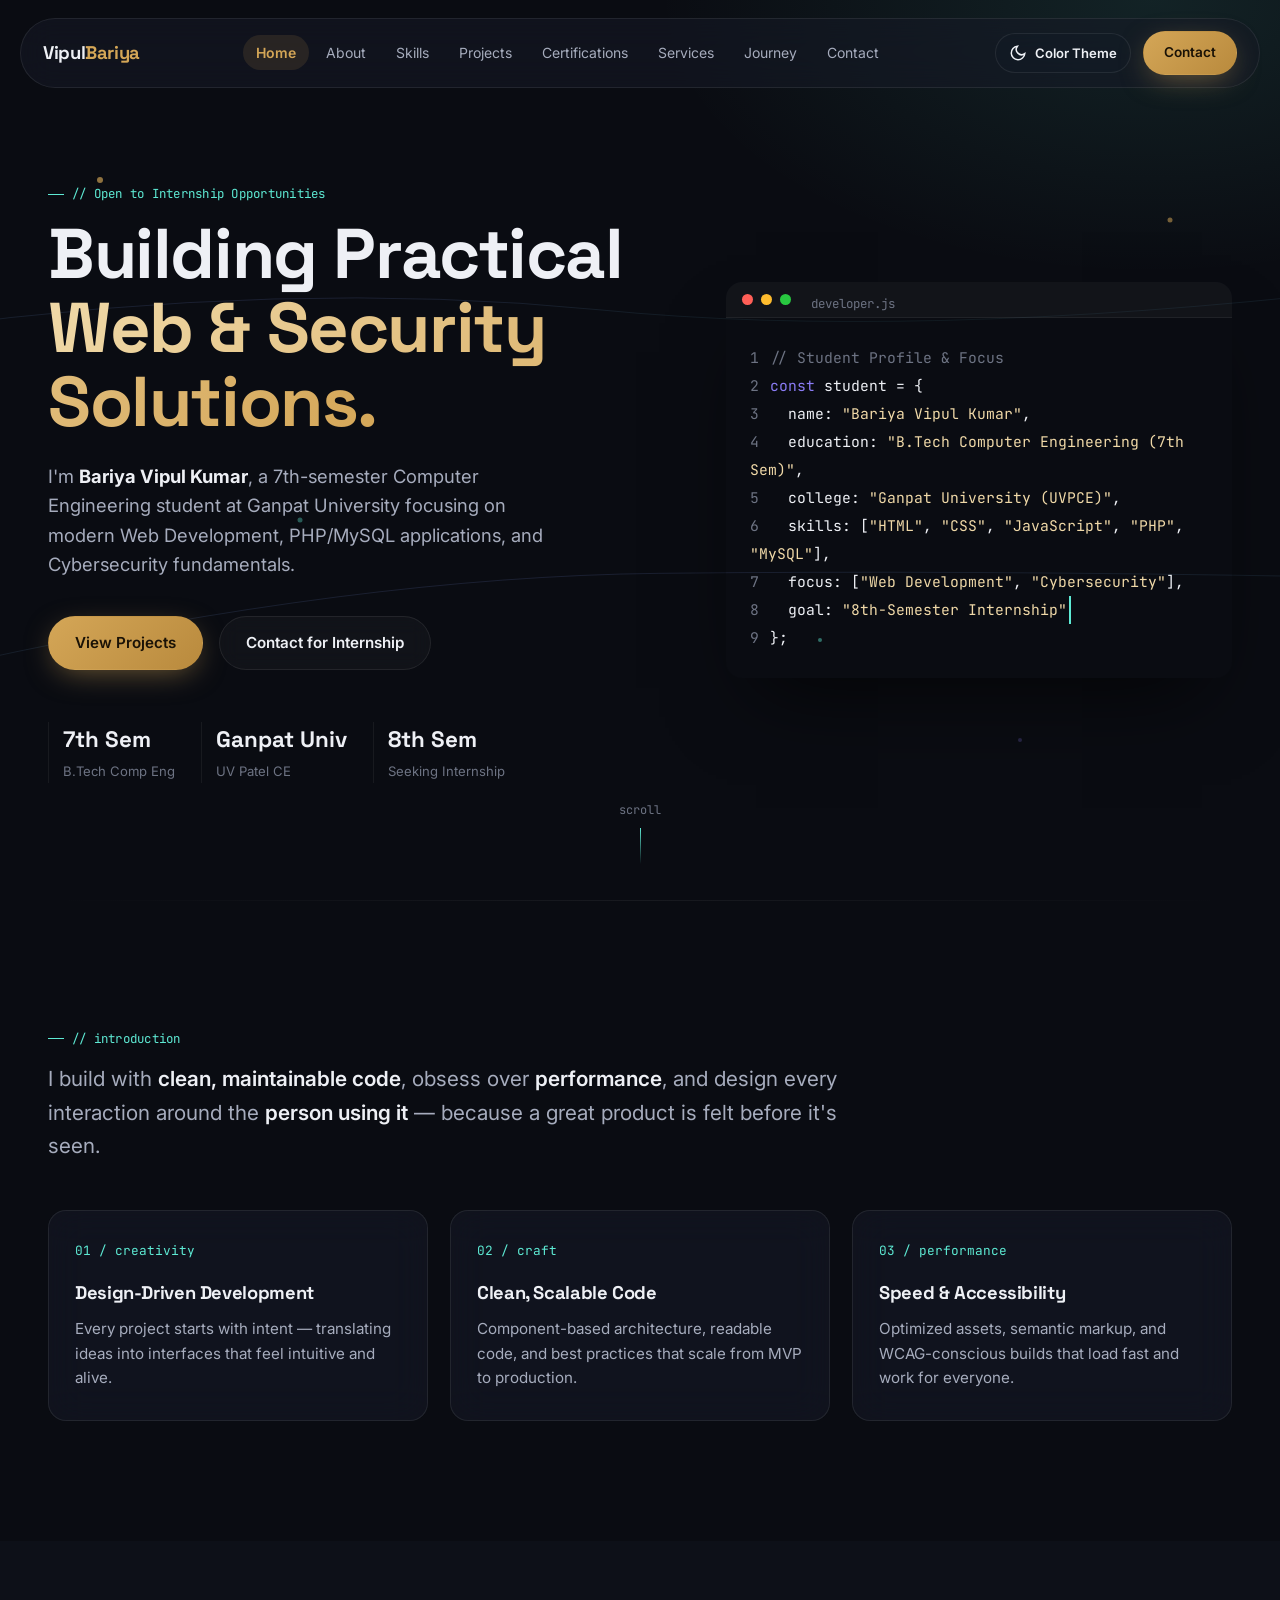
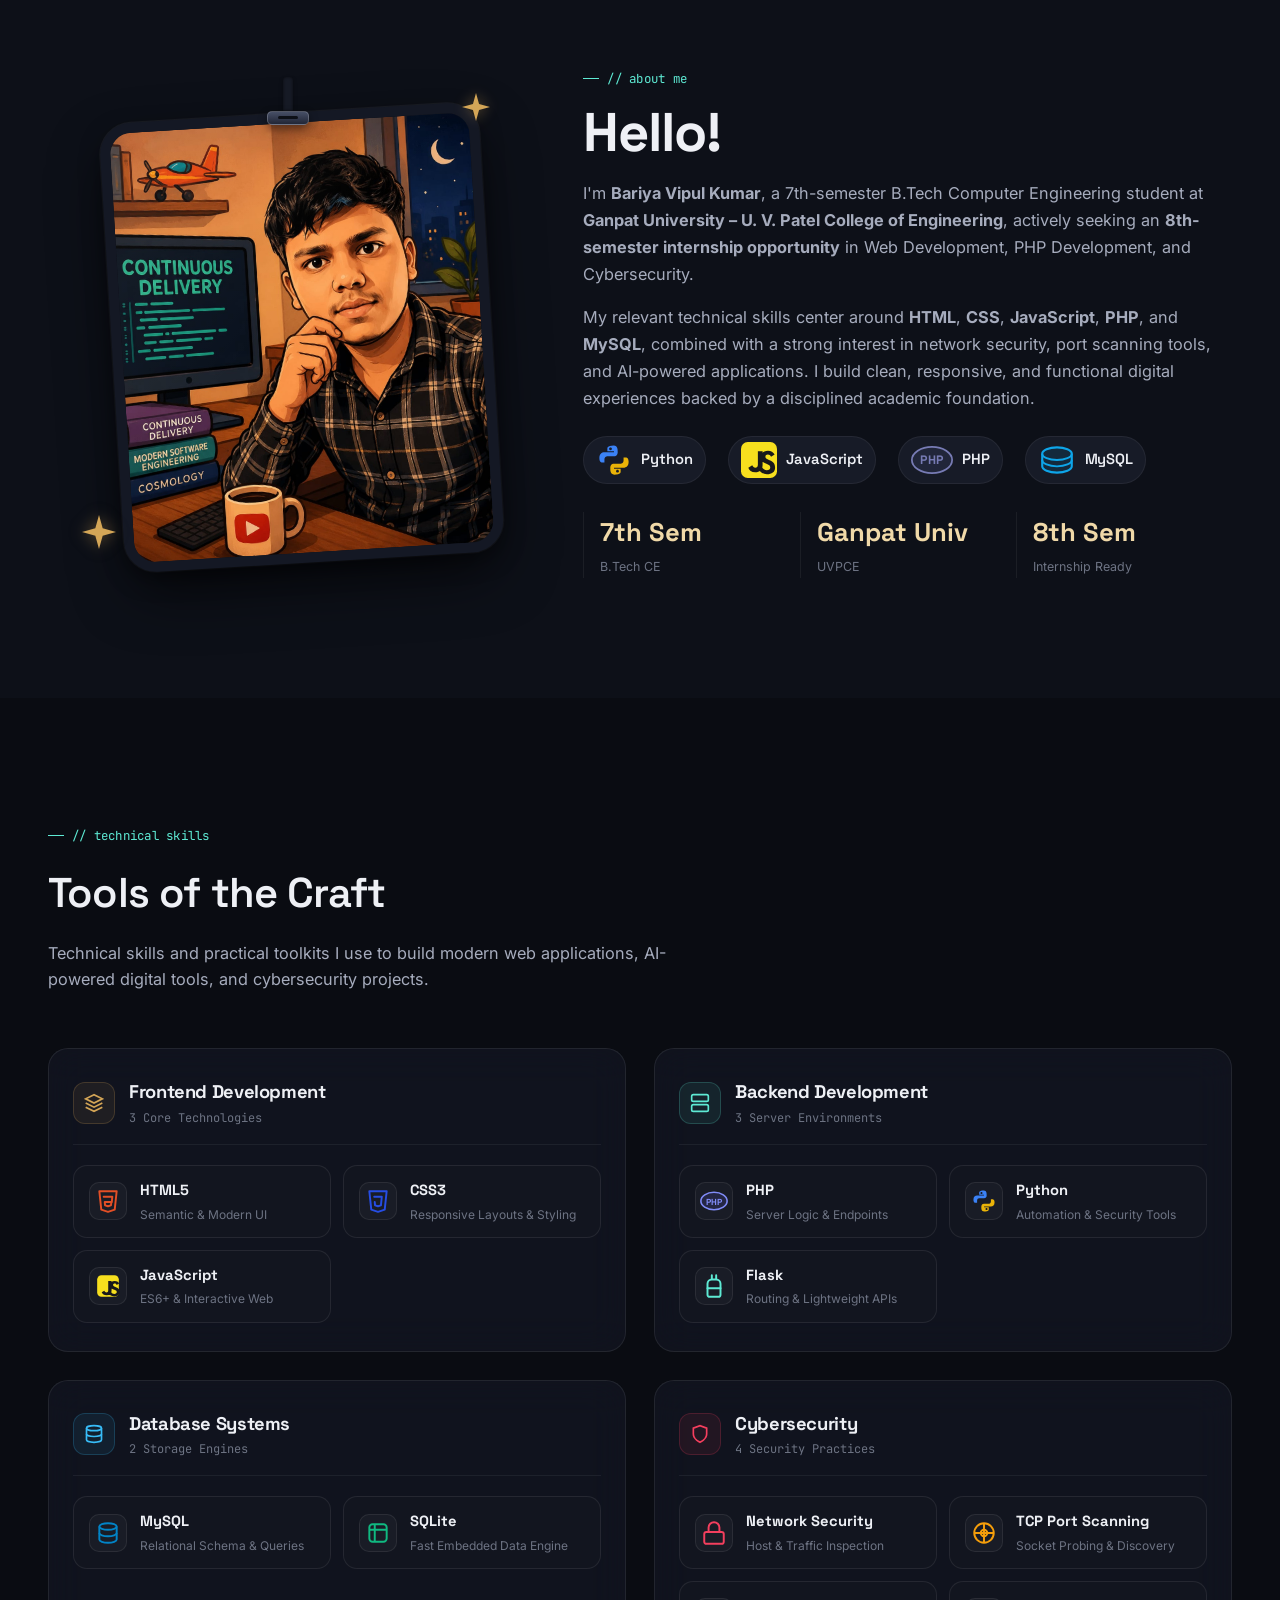
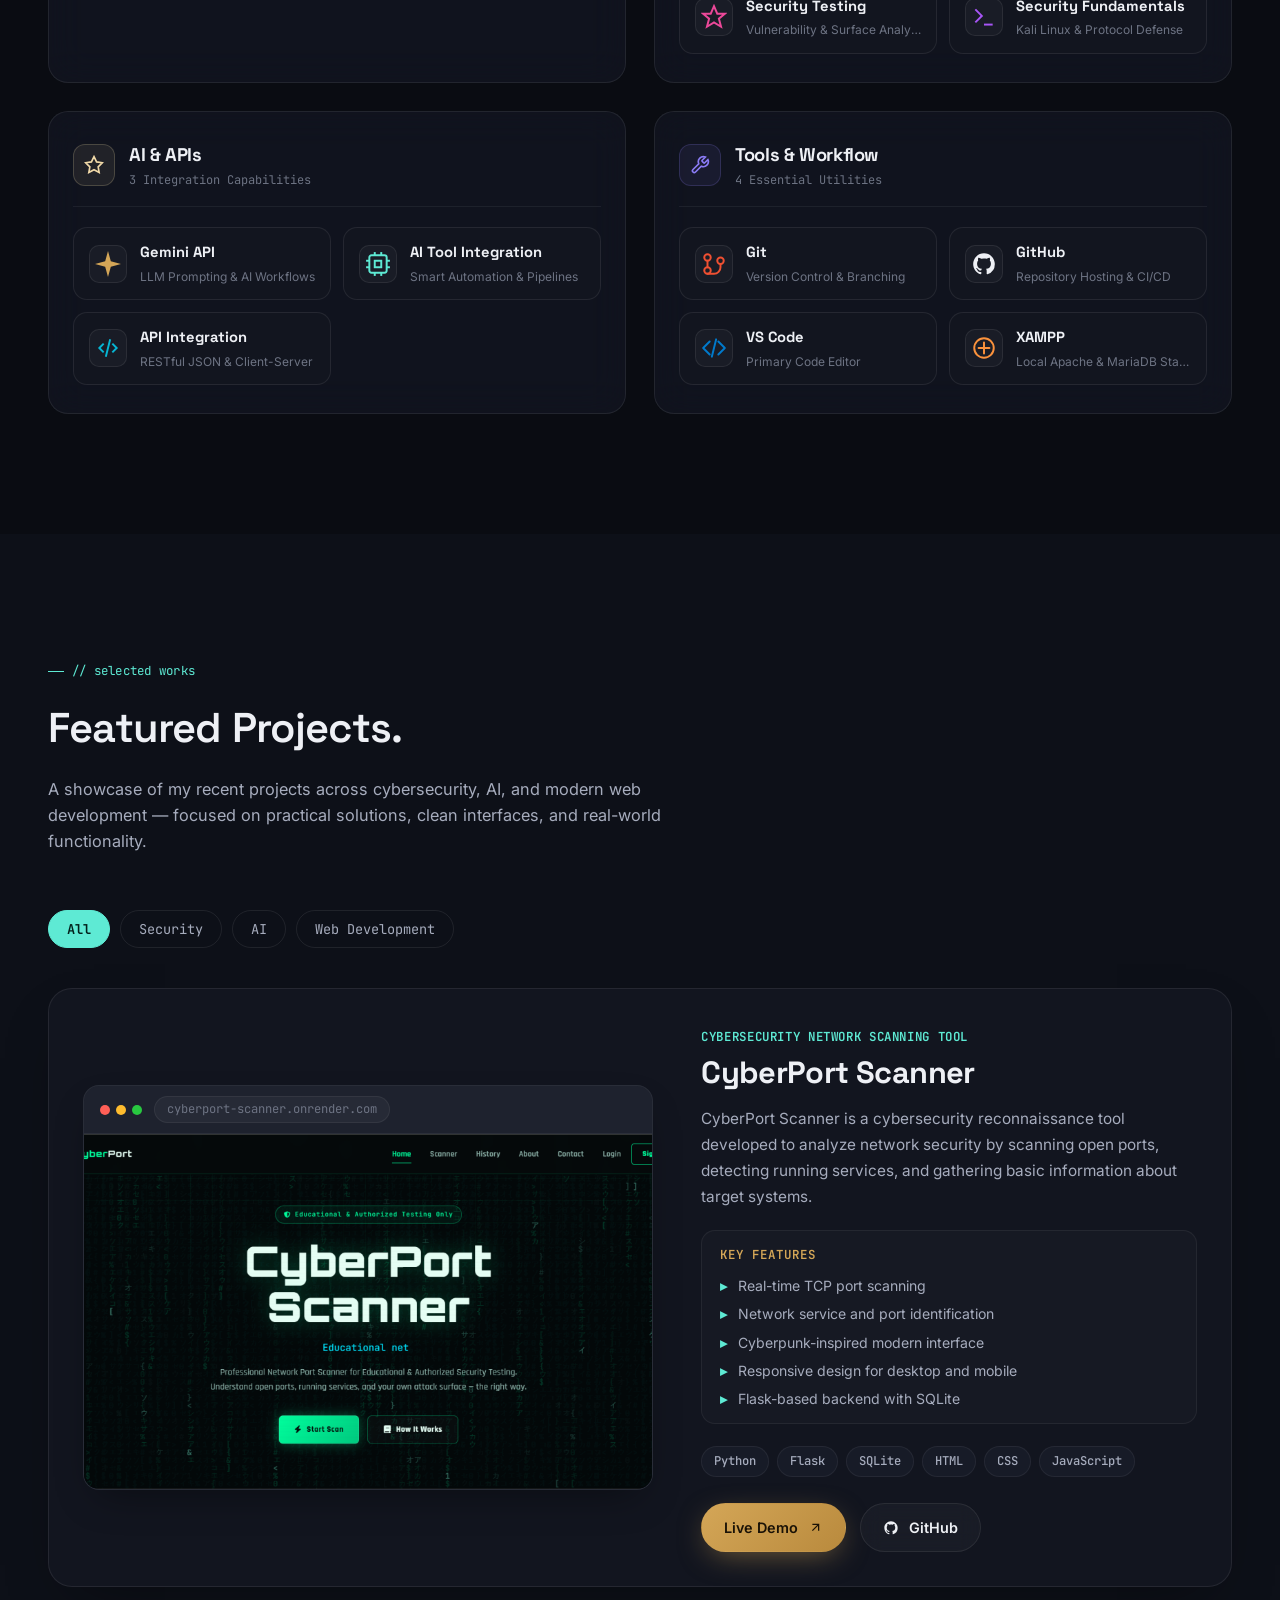
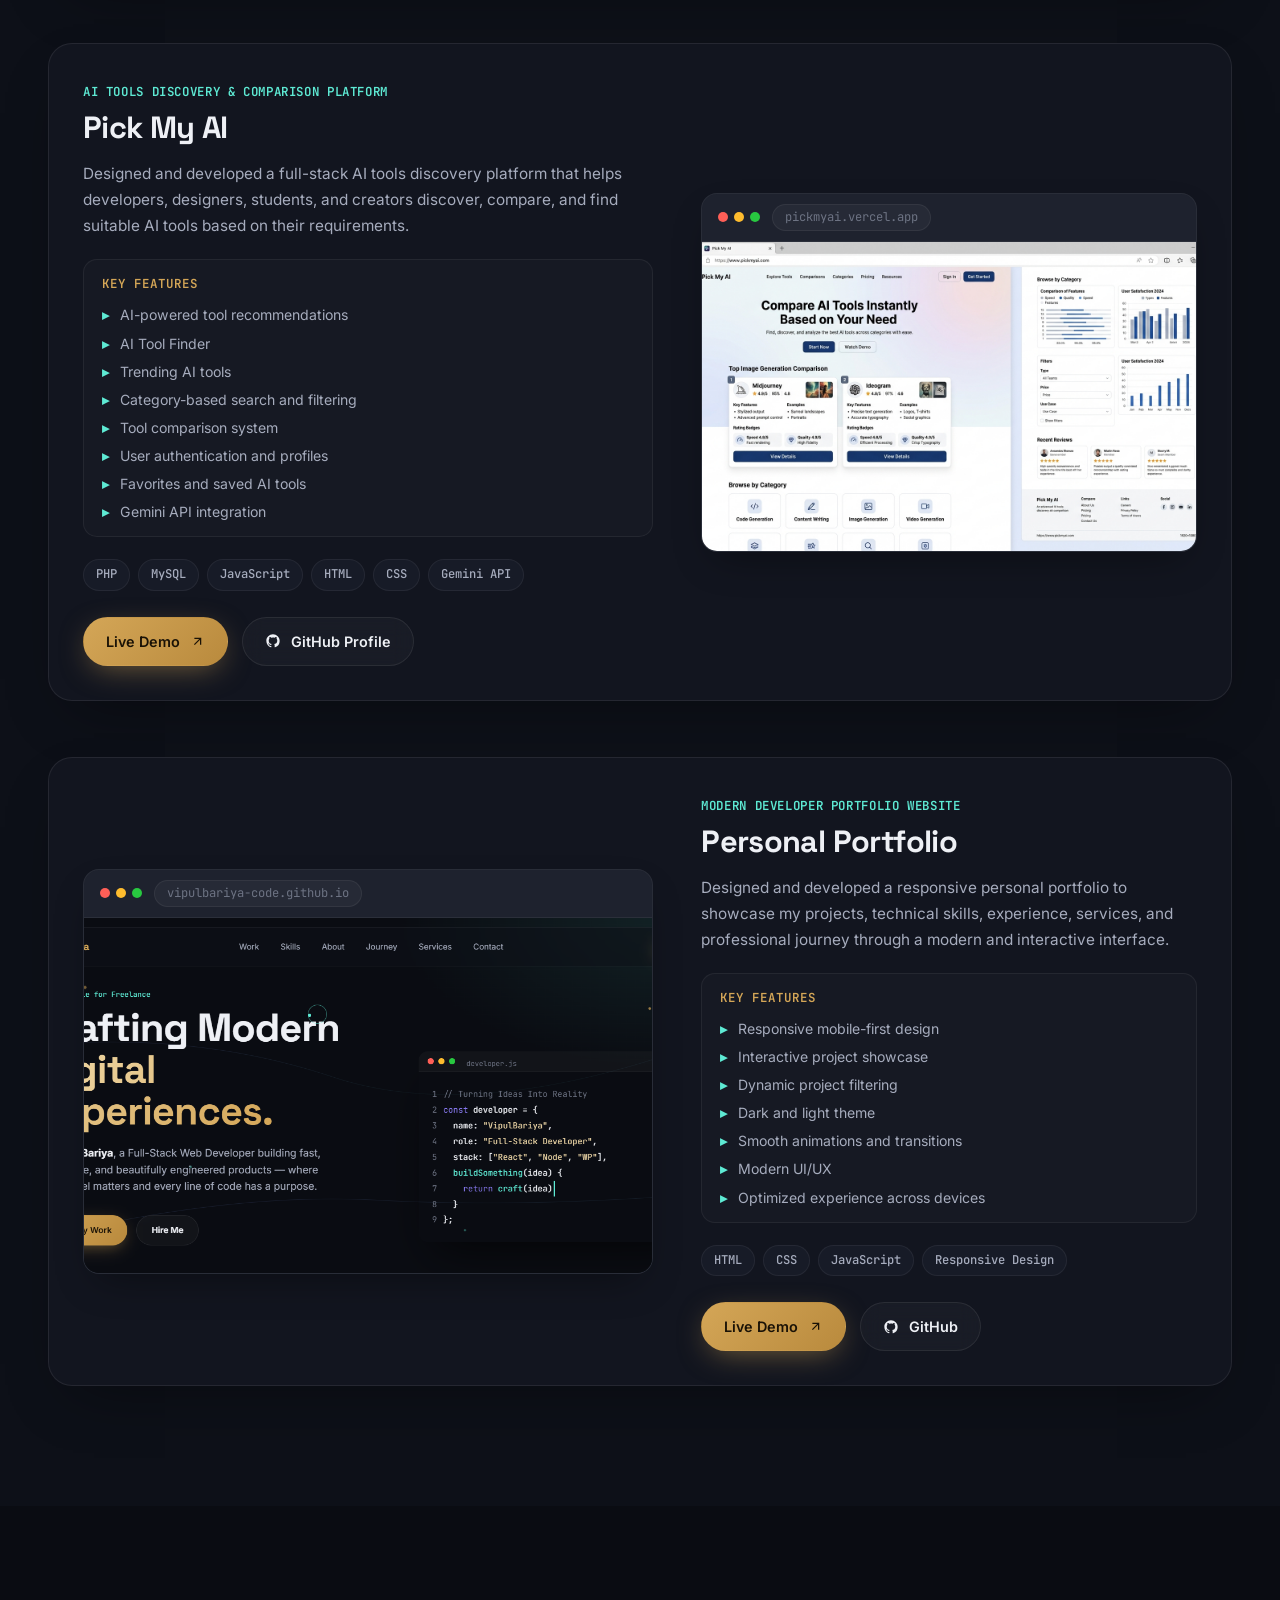
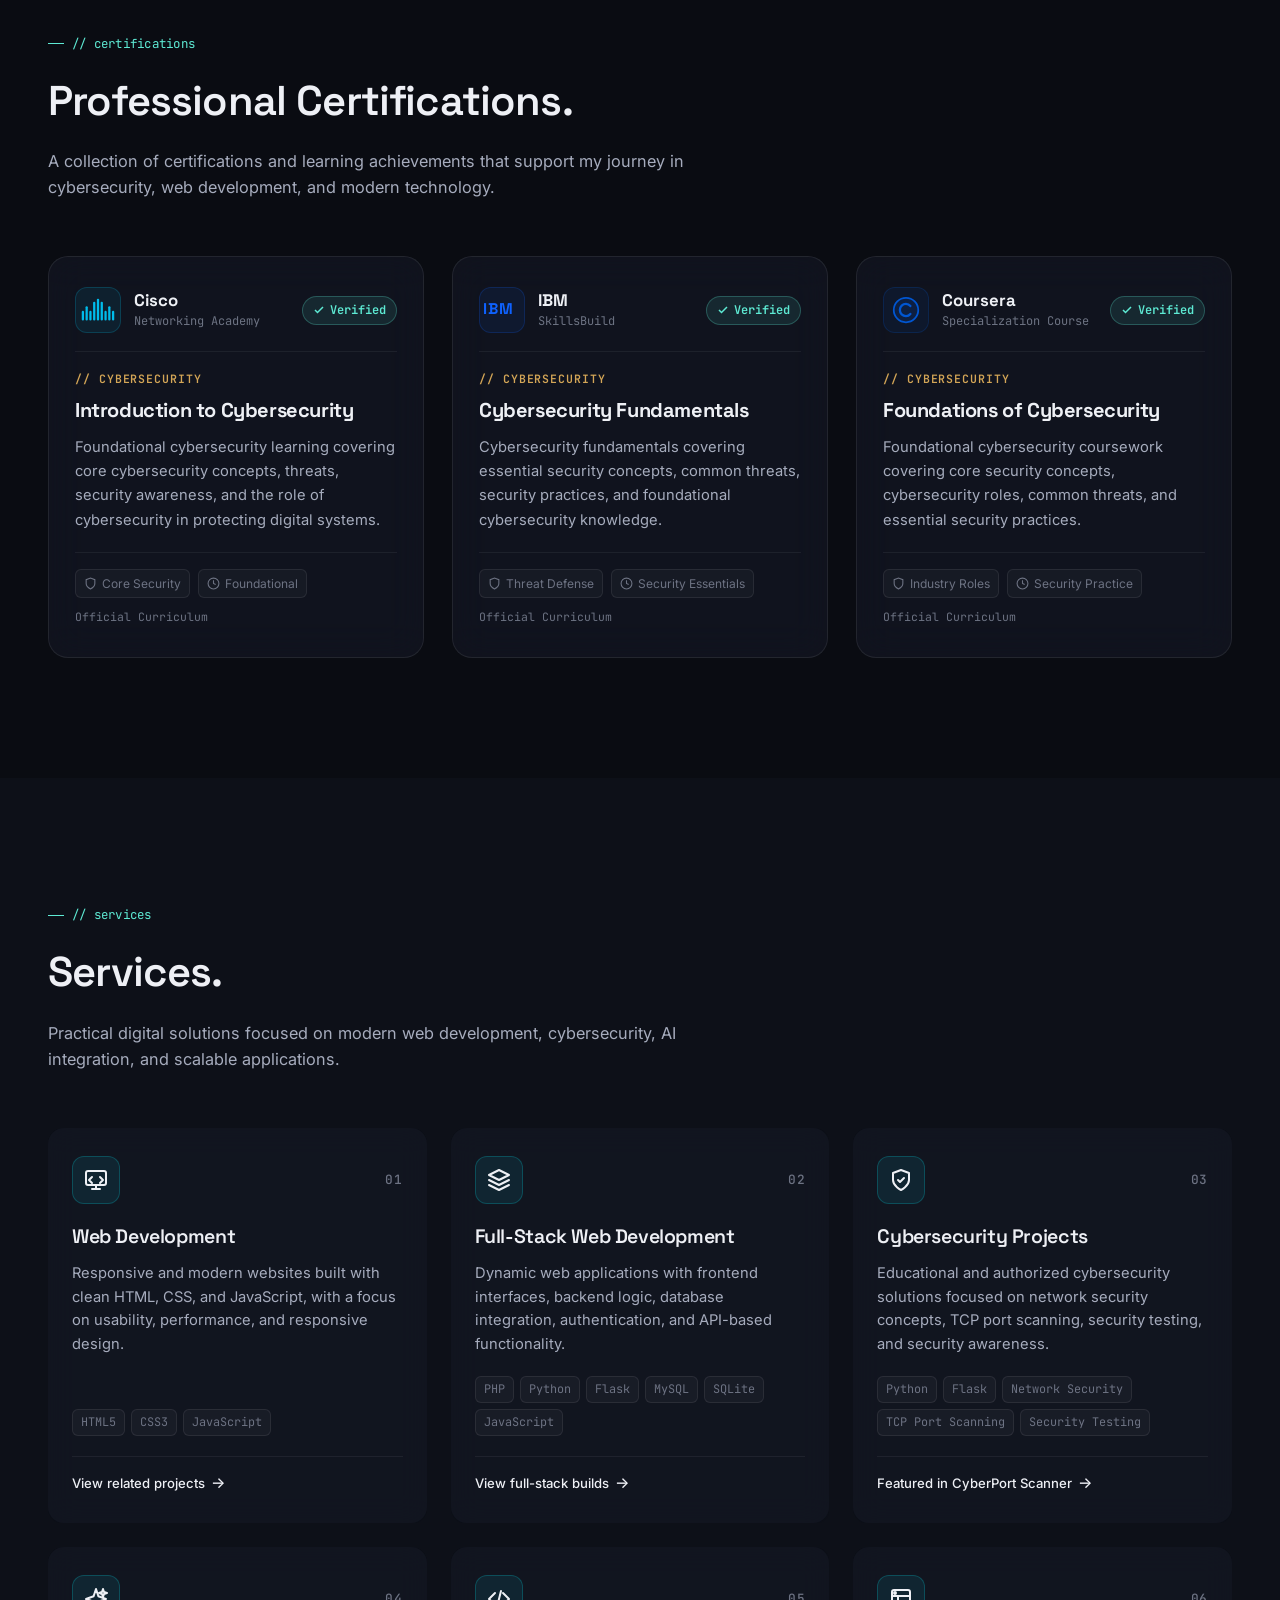
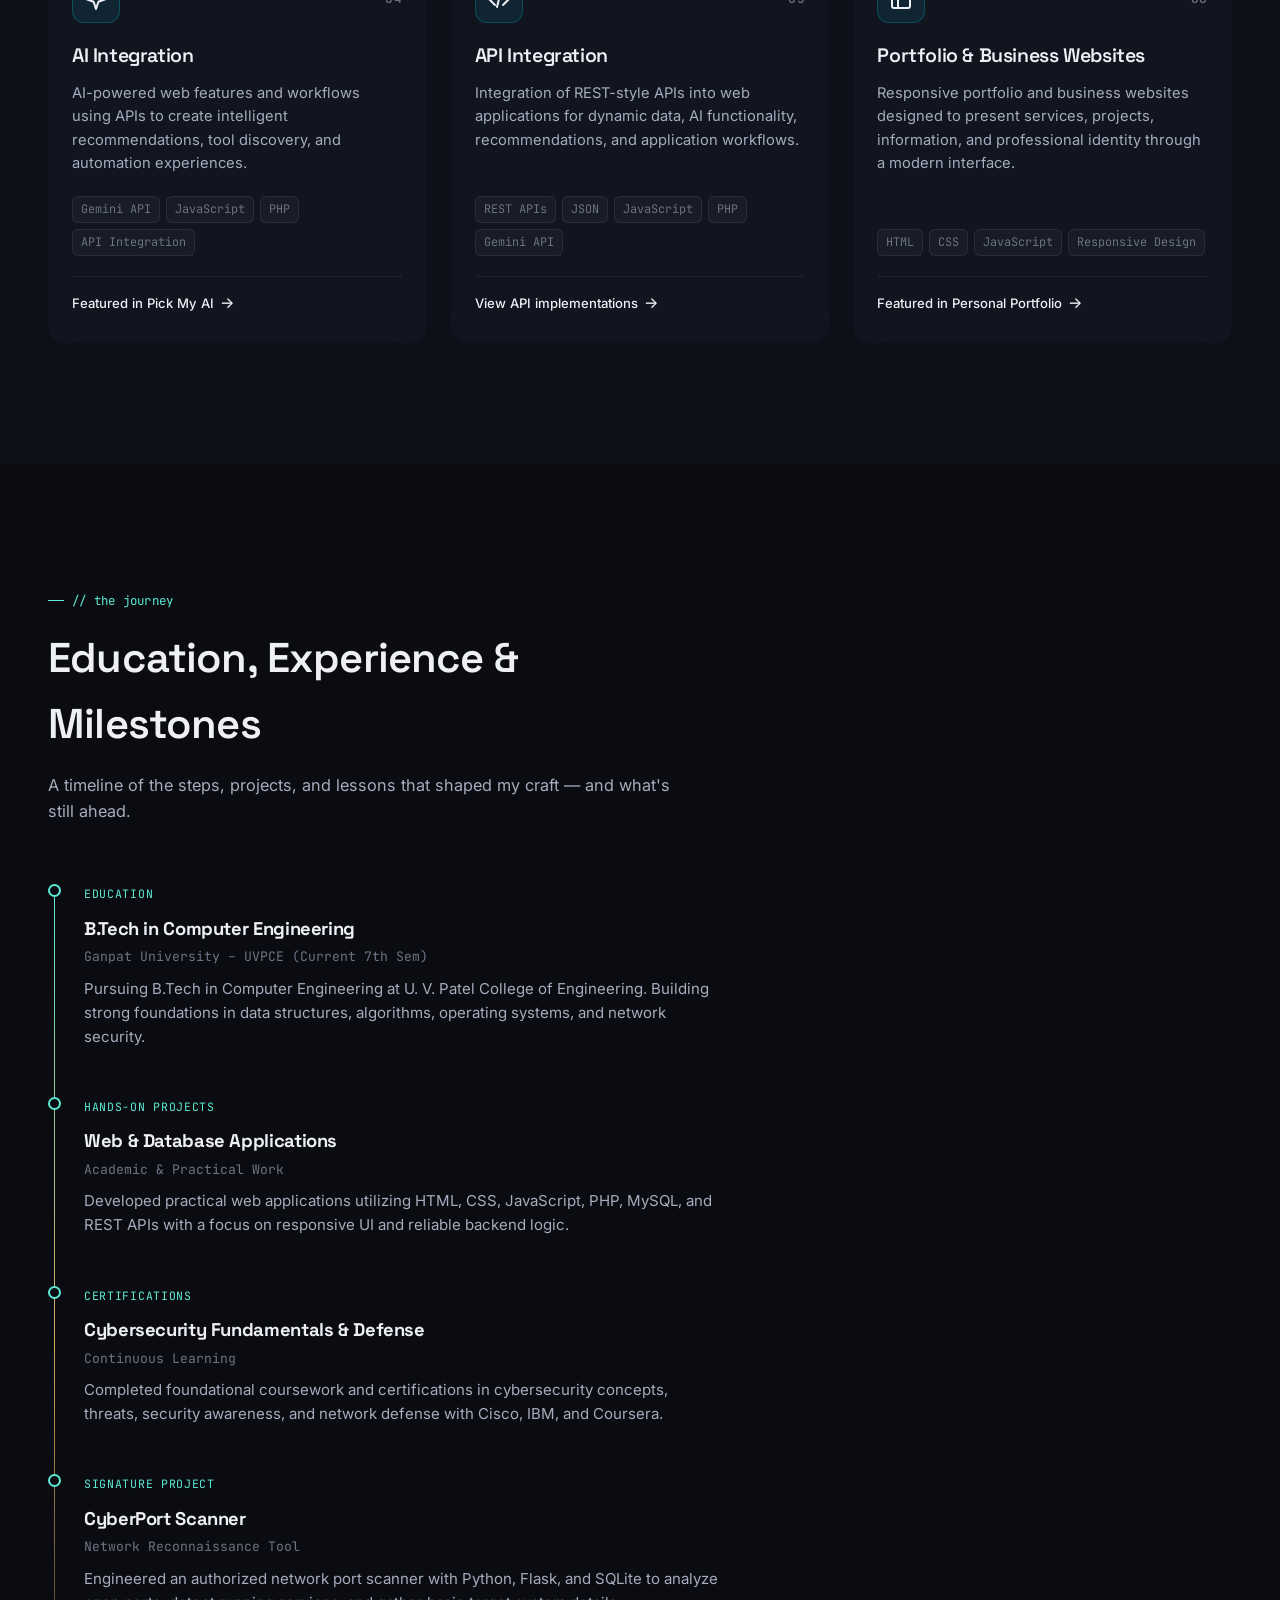
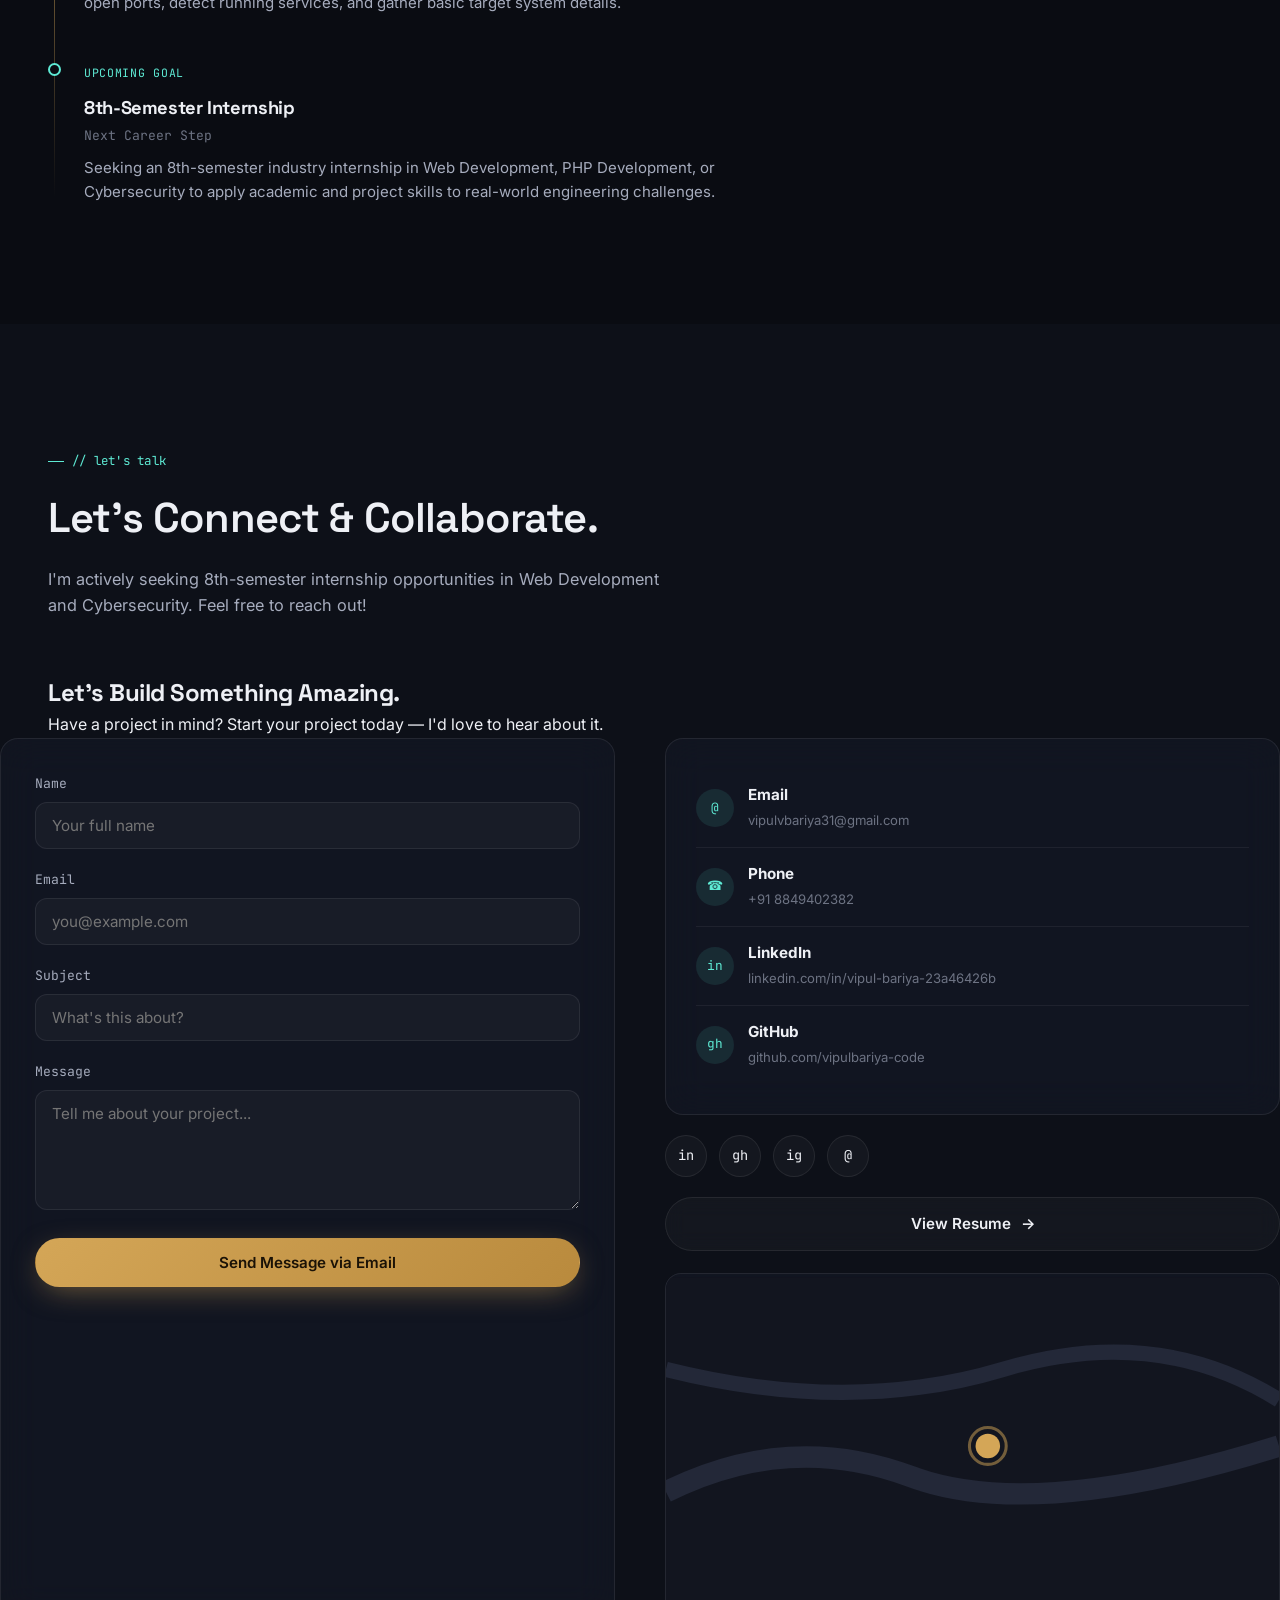
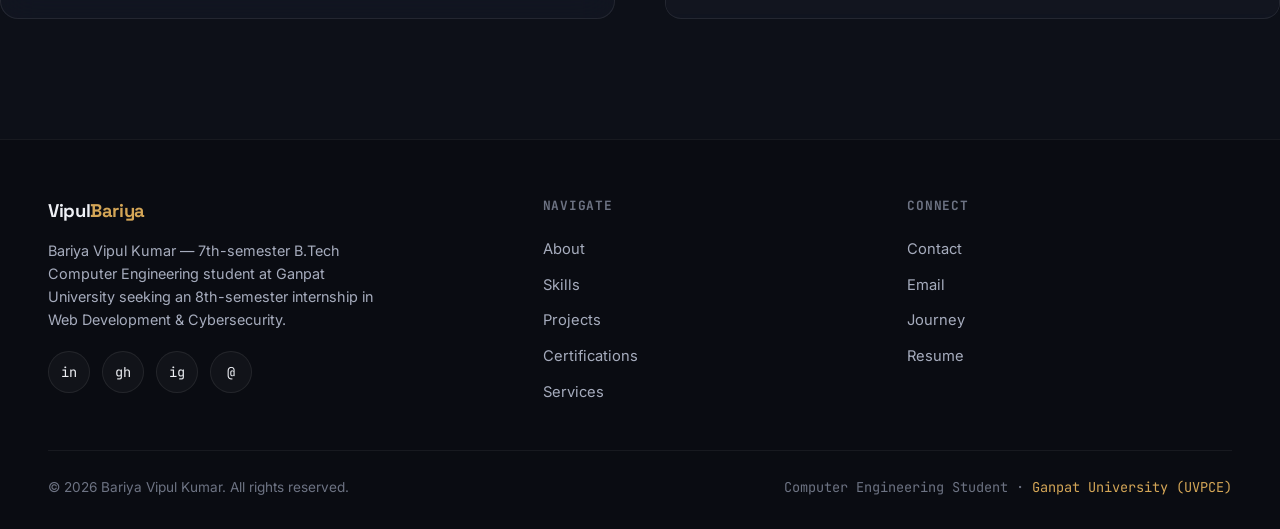
==== commit fe037a37: "feat: complete portfolio audit and alignment for 8th-semester internship search" ====
--- a/index.html
+++ b/index.html
@@ -3,14 +3,29 @@
 <head>
 <meta charset="UTF-8">
 <meta name="viewport" content="width=device-width, initial-scale=1.0">
-<title>VipulBariya — Full-Stack Web Developer | Portfolio</title>
+<title>Bariya Vipul Kumar — Computer Engineering Student | Web Developer &amp; Cybersecurity</title>
 <link rel="icon" type="image/png" href="logo.png">
-<meta name="description" content="Vipul Bariya is a Full-Stack Web Developer and Cybersecurity enthusiast specializing in modern web applications, Python/Flask backends, and AI tool integrations.">
-<meta name="keywords" content="Vipul Bariya, Full Stack Developer, Cybersecurity, Python, Flask, JavaScript, PHP, Portfolio, Web Developer">
-<meta name="author" content="VipulBariya">
-<meta property="og:title" content="VipulBariya — Full-Stack Web Developer">
-<meta property="og:description" content="Crafting Modern Digital Experiences. Explore the portfolio of VipulBariya — Full-Stack Web Developer.">
+<link rel="canonical" href="https://vipulbariya-code.github.io/Personal-portfolio/">
+
+<meta name="description" content="Portfolio of Bariya Vipul Kumar, a 7th-semester B.Tech Computer Engineering student at Ganpat University seeking an 8th-semester internship. Specialized in Web Development, PHP, MySQL, and Cybersecurity.">
+<meta name="keywords" content="Bariya Vipul Kumar, Vipul Bariya, Computer Engineering Student, Ganpat University, Web Developer, PHP Developer, MySQL, Cybersecurity, Internship, CyberPort Scanner">
+<meta name="author" content="Bariya Vipul Kumar">
+
+<!-- Open Graph / Facebook -->
 <meta property="og:type" content="website">
+<meta property="og:url" content="https://vipulbariya-code.github.io/Personal-portfolio/">
+<meta property="og:title" content="Bariya Vipul Kumar — Computer Engineering Student | Web &amp; Cybersecurity">
+<meta property="og:description" content="Portfolio of Bariya Vipul Kumar, Computer Engineering student at Ganpat University. Seeking an 8th-semester internship in Web Development &amp; Cybersecurity.">
+<meta property="og:image" content="https://vipulbariya-code.github.io/Personal-portfolio/Personal_protfolio_Home_page.png">
+<meta property="og:site_name" content="Bariya Vipul Kumar Portfolio">
+
+<!-- Twitter / X -->
+<meta name="twitter:card" content="summary_large_image">
+<meta name="twitter:url" content="https://vipulbariya-code.github.io/Personal-portfolio/">
+<meta name="twitter:title" content="Bariya Vipul Kumar — Computer Engineering Student | Web &amp; Cybersecurity">
+<meta name="twitter:description" content="Portfolio of Bariya Vipul Kumar, Computer Engineering student at Ganpat University. Seeking an 8th-semester internship in Web Development &amp; Cybersecurity.">
+<meta name="twitter:image" content="https://vipulbariya-code.github.io/Personal-portfolio/Personal_protfolio_Home_page.png">
+
 <meta name="theme-color" content="#0a0c12">
 <script>
   (function () {
@@ -23,7 +38,7 @@
     }
   })();
 </script>
-<link rel="preconnect" href="https://fonts.googleapis.com">
+<link rel="preconnect"  href="https://fonts.googleapis.com">
 <link rel="preconnect" href="https://fonts.gstatic.com" crossorigin>
 <link href="https://fonts.googleapis.com/css2?family=Space+Grotesk:wght@400;500;600;700&family=Inter:wght@400;500;600;700&family=JetBrains+Mono:wght@400;500;600&display=swap" rel="stylesheet">
 <link rel="stylesheet" href="style.css">
@@ -79,7 +94,7 @@
         <svg class="sun" width="18" height="18" viewBox="0 0 24 24" fill="none" stroke="currentColor" stroke-width="2" aria-hidden="true"><circle cx="12" cy="12" r="4"/><path d="M12 2v2M12 20v2M4.93 4.93l1.41 1.41M17.66 17.66l1.41 1.41M2 12h2M20 12h2M4.93 19.07l1.41-1.41M17.66 6.34l1.41-1.41"/></svg>
         <span class="theme-toggle-label">Color Theme</span>
       </button>
-      <a href="#contact" class="btn btn-primary" style="padding:10px 20px;font-size:0.85rem;">Hire Me</a>
+      <a href="#contact" class="btn btn-primary" style="padding:10px 20px;font-size:0.85rem;">Contact</a>
       <button class="hamburger" id="hamburgerBtn" aria-label="Open menu" aria-expanded="false" aria-controls="mobile-menu">
         <svg width="20" height="20" viewBox="0 0 24 24" fill="none" stroke="currentColor" stroke-width="2"><line x1="3" y1="6" x2="21" y2="6"/><line x1="3" y1="12" x2="21" y2="12"/><line x1="3" y1="18" x2="21" y2="18"/></svg>
       </button>
@@ -125,17 +140,17 @@
   </div>
   <div class="container hero-grid">
     <div class="hero-content">
-      <div class="eyebrow">Available for Freelance</div>
-      <h1>Crafting Modern <span class="accent">Digital Experiences.</span></h1>
-      <p class="lead">I'm <strong style="color:var(--ink)">VipulBariya</strong>, a Full-Stack Web Developer building fast, accessible, and beautifully engineered products — where every pixel matters and every line of code has a purpose.</p>
+      <div class="eyebrow">// Open to Internship Opportunities</div>
+      <h1>Building Practical <span class="accent">Web &amp; Security Solutions.</span></h1>
+      <p class="lead">I'm <strong style="color:var(--ink)">Bariya Vipul Kumar</strong>, a 7th-semester Computer Engineering student at Ganpat University focusing on modern Web Development, PHP/MySQL applications, and Cybersecurity fundamentals.</p>
       <div class="hero-actions">
-        <a href="#work" class="btn btn-primary">View My Work</a>
-        <a href="#contact" class="btn btn-ghost">Hire Me</a>
+        <a href="#work" class="btn btn-primary">View Projects</a>
+        <a href="#contact" class="btn btn-ghost">Contact for Internship</a>
       </div>
       <div class="hero-meta">
-        <div><b>5+</b><span>Years Building</span></div>
-        <div><b>40+</b><span>Projects Shipped</span></div>
-        <div><b>98%</b><span>Client Satisfaction</span></div>
+        <div><b>7th Sem</b><span>B.Tech Comp Eng</span></div>
+        <div><b>Ganpat Univ</b><span>UV Patel CE</span></div>
+        <div><b>8th Sem</b><span>Seeking Internship</span></div>
       </div>
     </div>
     <div class="editor reveal">
@@ -144,19 +159,19 @@
         <span class="fname">developer.js</span>
       </div>
       <div class="editor-body">
-        <div><span class="ln">1</span><span class="tk-com">// Turning Ideas Into Reality</span></div>
-        <div><span class="ln">2</span><span class="tk-kw">const</span> developer = {</div>
-        <div><span class="ln">3</span>&nbsp;&nbsp;name: <span class="tk-str">"VipulBariya"</span>,</div>
-        <div><span class="ln">4</span>&nbsp;&nbsp;role: <span class="tk-str">"Full-Stack Developer"</span>,</div>
-        <div><span class="ln">5</span>&nbsp;&nbsp;stack: [<span class="tk-str">"Python"</span>, <span class="tk-str">"JavaScript"</span>, <span class="tk-str">"PHP"</span>, <span class="tk-str">"MySQL"</span>],</div>
-        <div><span class="ln">6</span>&nbsp;&nbsp;<span class="tk-fn">buildSomething</span>(idea) {</div>
-        <div><span class="ln">7</span>&nbsp;&nbsp;&nbsp;&nbsp;<span class="tk-kw">return</span> <span class="tk-fn">craft</span>(idea)<span id="typedTail"></span></div>
-        <div><span class="ln">8</span>&nbsp;&nbsp;}</div>
+        <div><span class="ln">1</span><span class="tk-com">// Student Profile &amp; Focus</span></div>
+        <div><span class="ln">2</span><span class="tk-kw">const</span> student = {</div>
+        <div><span class="ln">3</span>&nbsp;&nbsp;name: <span class="tk-str">"Bariya Vipul Kumar"</span>,</div>
+        <div><span class="ln">4</span>&nbsp;&nbsp;education: <span class="tk-str">"B.Tech Computer Engineering (7th Sem)"</span>,</div>
+        <div><span class="ln">5</span>&nbsp;&nbsp;college: <span class="tk-str">"Ganpat University (UVPCE)"</span>,</div>
+        <div><span class="ln">6</span>&nbsp;&nbsp;skills: [<span class="tk-str">"HTML"</span>, <span class="tk-str">"CSS"</span>, <span class="tk-str">"JavaScript"</span>, <span class="tk-str">"PHP"</span>, <span class="tk-str">"MySQL"</span>],</div>
+        <div><span class="ln">7</span>&nbsp;&nbsp;focus: [<span class="tk-str">"Web Development"</span>, <span class="tk-str">"Cybersecurity"</span>],</div>
+        <div><span class="ln">8</span>&nbsp;&nbsp;goal: <span class="tk-str">"8th-Semester Internship"</span><span id="typedTail"></span></div>
         <div><span class="ln">9</span>};</div>
       </div>
     </div>
   </div>
-  <div class="scroll-cue" aria-hidden="true"><span>scroll</span><span class="stick"></span></div>
+  <div class="scroll-cue"  aria-hidden="true"><span>scroll</span><span class="stick"></span></div>
 </section>
 
 <div class="container"><div class="divider"></div></div>
@@ -227,11 +242,11 @@
         </h2>
 
         <p class="about-intro">
-          I'm <strong>Vipul Bariya</strong>, a Full-Stack Web Developer and Cybersecurity Learner passionate about crafting secure, high-performance web applications and AI-powered digital tools. I blend creative design with scalable architecture to build products that solve real-world problems.
+          I'm <strong>Bariya Vipul Kumar</strong>, a 7th-semester B.Tech Computer Engineering student at <strong>Ganpat University – U. V. Patel College of Engineering</strong>, actively seeking an <strong>8th-semester internship opportunity</strong> in Web Development, PHP Development, and Cybersecurity.
         </p>
 
         <p>
-          My core engineering stack centers around <strong>Python</strong>, <strong>JavaScript</strong>, <strong>PHP</strong>, and <strong>MySQL/SQLite</strong>, paired with hands-on practice in Network Security, Ethical Hacking, Kali Linux, and modern AI API integrations.
+          My relevant technical skills center around <strong>HTML</strong>, <strong>CSS</strong>, <strong>JavaScript</strong>, <strong>PHP</strong>, and <strong>MySQL</strong>, combined with a strong interest in network security, port scanning tools, and AI-powered applications. I build clean, responsive, and functional digital experiences backed by a disciplined academic foundation.
         </p>
 
         <!-- Tech Stack Icons Row (Reflecting Authentic Portfolio Technologies) -->
@@ -272,18 +287,18 @@
 
         <div class="about-stats">
           <div>
-            <b>20+</b>
-            <span>Projects Completed</span>
+            <b>7th Sem</b>
+            <span>B.Tech CE</span>
           </div>
 
           <div>
-            <b>2+</b>
-            <span>Years Learning</span>
+            <b>Ganpat Univ</b>
+            <span>UVPCE</span>
           </div>
 
           <div>
-            <b>100%</b>
-            <span>Passion for Coding</span>
+            <b>8th Sem</b>
+            <span>Internship Ready</span>
           </div>
         </div>
 
@@ -653,11 +668,11 @@
       <p>A showcase of my recent projects across cybersecurity, AI, and modern web development — focused on practical solutions, clean interfaces, and real-world functionality.</p>
     </div>
 
-    <div class="filters reveal" role="tablist" aria-label="Filter projects by category">
-      <button class="filter-btn active" data-filter="all" role="tab" aria-selected="true">All</button>
-      <button class="filter-btn" data-filter="security" role="tab" aria-selected="false">Security</button>
-      <button class="filter-btn" data-filter="ai" role="tab" aria-selected="false">AI</button>
-      <button class="filter-btn" data-filter="web" role="tab" aria-selected="false">Web Development</button>
+    <div class="filters reveal" aria-label="Filter projects by category">
+      <button class="filter-btn active" data-filter="all" type="button" aria-pressed="true">All</button>
+      <button class="filter-btn" data-filter="security" type="button" aria-pressed="false">Security</button>
+      <button class="filter-btn" data-filter="ai" type="button" aria-pressed="false">AI</button>
+      <button class="filter-btn" data-filter="web" type="button" aria-pressed="false">Web Development</button>
     </div>
 
     <div class="project-grid" id="projectGrid">
@@ -683,7 +698,7 @@
                     <span class="project-category-tag mono">Cybersecurity Network Scanning Tool</span>
                 </div>
                 <h3 class="project-title">CyberPort Scanner</h3>
-                <p class="project-description">Designed and developed an educational TCP port scanning application for authorized network security testing. The project combines a cyberpunk-inspired interface with a Flask backend and SQLite database to provide a simple and interactive network scanning experience.</p>
+                <p class="project-description">CyberPort Scanner is a cybersecurity reconnaissance tool developed to analyze network security by scanning open ports, detecting running services, and gathering basic information about target systems.</p>
                 
                 <div class="project-features-block">
                     <h4 class="features-heading mono">Key Features</h4>
@@ -707,12 +722,12 @@
 
                 <div class="project-actions">
                     <a href="https://cyberport-scanner.onrender.com/" class="btn btn-primary" target="_blank" rel="noopener noreferrer">
-                        <span>Explore Project</span>
+                        <span>Live Demo</span>
                         <svg width="15" height="15" viewBox="0 0 24 24" fill="none" stroke="currentColor" stroke-width="2" aria-hidden="true"><line x1="7" y1="17" x2="17" y2="7"></line><polyline points="7 7 17 7 17 17"></polyline></svg>
                     </a>
                     <a href="https://github.com/vipulbariya-code/CyberPort-Scanner" class="btn btn-ghost" target="_blank" rel="noopener noreferrer">
                         <svg width="16" height="16" viewBox="0 0 24 24" fill="currentColor" aria-hidden="true"><path d="M12 2C6.477 2 2 6.484 2 12.017c0 4.425 2.865 8.18 6.839 9.504.5.092.682-.217.682-.483 0-.237-.008-.868-.013-1.703-2.782.605-3.369-1.343-3.369-1.343-.454-1.158-1.11-1.466-1.11-1.466-.908-.62.069-.608.069-.608 1.003.07 1.53 1.032 1.53 1.032.892 1.53 2.341 1.088 2.91.832.092-.647.35-1.088.636-1.338-2.22-.253-4.555-1.113-4.555-4.951 0-1.093.39-1.988 1.029-2.688-.103-.253-.446-1.272.098-2.65 0 0 .84-.27 2.75 1.026A9.564 9.564 0 0112 6.844c.85.004 1.705.115 2.504.337 1.909-1.296 2.747-1.027 2.747-1.027.546 1.379.202 2.398.1 2.651.64.7 1.028 1.595 1.028 2.688 0 3.848-2.339 4.695-4.566 4.943.359.309.678.92.678 1.855 0 1.338-.012 2.419-.012 2.747 0 .268.18.58.688.482A10.019 10.019 0 0022 12.017C22 6.484 17.522 2 12 2z"/></svg>
-                        <span>View Source Code</span>
+                        <span>GitHub</span>
                     </a>
                 </div>
             </div>
@@ -766,12 +781,12 @@
 
                 <div class="project-actions">
                     <a href="https://pickmyai.vercel.app/" class="btn btn-primary" target="_blank" rel="noopener noreferrer">
-                        <span>Explore Project</span>
+                        <span>Live Demo</span>
                         <svg width="15" height="15" viewBox="0 0 24 24" fill="none" stroke="currentColor" stroke-width="2" aria-hidden="true"><line x1="7" y1="17" x2="17" y2="7"></line><polyline points="7 7 17 7 17 17"></polyline></svg>
                     </a>
-                    <a href="https://github.com/vipulbariya-code/Pick-My-AI" class="btn btn-ghost" target="_blank" rel="noopener noreferrer">
+                    <a href="https://github.com/vipulbariya-code" class="btn btn-ghost" target="_blank" rel="noopener noreferrer">
                         <svg width="16" height="16" viewBox="0 0 24 24" fill="currentColor" aria-hidden="true"><path d="M12 2C6.477 2 2 6.484 2 12.017c0 4.425 2.865 8.18 6.839 9.504.5.092.682-.217.682-.483 0-.237-.008-.868-.013-1.703-2.782.605-3.369-1.343-3.369-1.343-.454-1.158-1.11-1.466-1.11-1.466-.908-.62.069-.608.069-.608 1.003.07 1.53 1.032 1.53 1.032.892 1.53 2.341 1.088 2.91.832.092-.647.35-1.088.636-1.338-2.22-.253-4.555-1.113-4.555-4.951 0-1.093.39-1.988 1.029-2.688-.103-.253-.446-1.272.098-2.65 0 0 .84-.27 2.75 1.026A9.564 9.564 0 0112 6.844c.85.004 1.705.115 2.504.337 1.909-1.296 2.747-1.027 2.747-1.027.546 1.379.202 2.398.1 2.651.64.7 1.028 1.595 1.028 2.688 0 3.848-2.339 4.695-4.566 4.943.359.309.678.92.678 1.855 0 1.338-.012 2.419-.012 2.747 0 .268.18.58.688.482A10.019 10.019 0 0022 12.017C22 6.484 17.522 2 12 2z"/></svg>
-                        <span>View Source Code</span>
+                        <span>GitHub Profile</span>
                     </a>
                 </div>
             </div>
@@ -822,12 +837,12 @@
 
                 <div class="project-actions">
                     <a href="https://vipulbariya-code.github.io/Personal-portfolio/" class="btn btn-primary" target="_blank" rel="noopener noreferrer">
-                        <span>Explore Project</span>
+                        <span>Live Demo</span>
                         <svg width="15" height="15" viewBox="0 0 24 24" fill="none" stroke="currentColor" stroke-width="2" aria-hidden="true"><line x1="7" y1="17" x2="17" y2="7"></line><polyline points="7 7 17 7 17 17"></polyline></svg>
                     </a>
                     <a href="https://github.com/vipulbariya-code/Personal-portfolio" class="btn btn-ghost" target="_blank" rel="noopener noreferrer">
                         <svg width="16" height="16" viewBox="0 0 24 24" fill="currentColor" aria-hidden="true"><path d="M12 2C6.477 2 2 6.484 2 12.017c0 4.425 2.865 8.18 6.839 9.504.5.092.682-.217.682-.483 0-.237-.008-.868-.013-1.703-2.782.605-3.369-1.343-3.369-1.343-.454-1.158-1.11-1.466-1.11-1.466-.908-.62.069-.608.069-.608 1.003.07 1.53 1.032 1.53 1.032.892 1.53 2.341 1.088 2.91.832.092-.647.35-1.088.636-1.338-2.22-.253-4.555-1.113-4.555-4.951 0-1.093.39-1.988 1.029-2.688-.103-.253-.446-1.272.098-2.65 0 0 .84-.27 2.75 1.026A9.564 9.564 0 0112 6.844c.85.004 1.705.115 2.504.337 1.909-1.296 2.747-1.027 2.747-1.027.546 1.379.202 2.398.1 2.651.64.7 1.028 1.595 1.028 2.688 0 3.848-2.339 4.695-4.566 4.943.359.309.678.92.678 1.855 0 1.338-.012 2.419-.012 2.747 0 .268.18.58.688.482A10.019 10.019 0 0022 12.017C22 6.484 17.522 2 12 2z"/></svg>
-                        <span>View Source Code</span>
+                        <span>GitHub</span>
                     </a>
                 </div>
             </div>
@@ -1217,33 +1232,33 @@
     <div class="timeline">
       <div class="t-item reveal">
         <span class="t-tag">Education</span>
-        <h3>B.Tech in Computer Science</h3>
-        <span class="t-when mono">Foundation Years</span>
-        <p>Built a strong base in data structures, algorithms, and software engineering principles that still inform every architectural decision today.</p>
+        <h3>B.Tech in Computer Engineering</h3>
+        <span class="t-when mono">Ganpat University – UVPCE (Current 7th Sem)</span>
+        <p>Pursuing B.Tech in Computer Engineering at U. V. Patel College of Engineering. Building strong foundations in data structures, algorithms, operating systems, and network security.</p>
       </div>
       <div class="t-item reveal">
-        <span class="t-tag">Experience</span>
-        <h3>Full-Stack &amp; Web Development</h3>
-        <span class="t-when mono">Projects &amp; Solutions</span>
-        <p>Designed and built dynamic web applications with frontend interfaces, backend logic, database integrations (MySQL/SQLite), and modern REST APIs.</p>
+        <span class="t-tag">Hands-on Projects</span>
+        <h3>Web &amp; Database Applications</h3>
+        <span class="t-when mono">Academic &amp; Practical Work</span>
+        <p>Developed practical web applications utilizing HTML, CSS, JavaScript, PHP, MySQL, and REST APIs with a focus on responsive UI and reliable backend logic.</p>
       </div>
       <div class="t-item reveal">
         <span class="t-tag">Certifications</span>
-        <h3>Cybersecurity &amp; Network Defense</h3>
+        <h3>Cybersecurity Fundamentals &amp; Defense</h3>
         <span class="t-when mono">Continuous Learning</span>
         <p>Completed foundational coursework and certifications in cybersecurity concepts, threats, security awareness, and network defense with Cisco, IBM, and Coursera.</p>
       </div>
       <div class="t-item reveal">
-        <span class="t-tag">Major Project</span>
+        <span class="t-tag">Signature Project</span>
         <h3>CyberPort Scanner</h3>
-        <span class="t-when mono">Signature Security Work</span>
-        <p>Engineered an authorized network port scanner and security dashboard deployed live with Python, Flask, SQLite, and Chart.js to inspect TCP states, attack surfaces, and active services.</p>
+        <span class="t-when mono">Network Reconnaissance Tool</span>
+        <p>Engineered an authorized network port scanner with Python, Flask, and SQLite to analyze open ports, detect running services, and gather basic target system details.</p>
       </div>
       <div class="t-item reveal">
-        <span class="t-tag">Future Goal</span>
-        <h3>Scaling Into Product Leadership</h3>
-        <span class="t-when mono">What's Next</span>
-        <p>Growing into a technical lead role — mentoring developers and architecting products that scale from first user to first million.</p>
+        <span class="t-tag">Upcoming Goal</span>
+        <h3>8th-Semester Internship</h3>
+        <span class="t-when mono">Next Career Step</span>
+        <p>Seeking an 8th-semester industry internship in Web Development, PHP Development, or Cybersecurity to apply academic and project skills to real-world engineering challenges.</p>
       </div>
     </div>
   </div>
@@ -1254,6 +1269,9 @@
   <div class="container">
     <div class="section-head reveal">
       <div class="eyebrow">// let's talk</div>
+      <h2>Let's Connect &amp; Collaborate.</h2>
+      <p>I'm actively seeking 8th-semester internship opportunities in Web Development and Cybersecurity. Feel free to reach out!</p>
+    </div>
       <h2>Let's Build Something Amazing.</h2>
       <p>Have a project in mind? Start your project today — I'd love to hear about it.</p>
     </div>
@@ -1275,7 +1293,7 @@
           <label for="cf-message">Message</label>
           <textarea id="cf-message" name="message" required placeholder="Tell me about your project..."></textarea>
         </div>
-        <button type="submit" class="btn btn-primary" style="width:100%;justify-content:center;">Start Your Project Today</button>
+        <button type="submit" class="btn btn-primary" style="width:100%;justify-content:center;">Send Message via Email</button>
         <p class="form-status" id="formStatus" role="status" aria-live="polite"></p>
       </form>
       <div class="reveal">
@@ -1288,6 +1306,7 @@
         <div class="social-row" aria-label="Social media links">
           <a href="https://www.linkedin.com/in/vipul-bariya-23a46426b/" target="_blank" rel="noopener noreferrer" aria-label="Visit LinkedIn profile">in</a>
           <a href="https://github.com/vipulbariya-code" target="_blank" rel="noopener noreferrer" aria-label="Visit GitHub profile">gh</a>
+          <a href="https://www.instagram.com/vipul._x07" target="_blank" rel="noopener noreferrer" aria-label="Visit Instagram profile">ig</a>
           <a href="mailto:vipulvbariya31@gmail.com" aria-label="Send an email">@</a>
         </div>
         <a class="btn btn-ghost contact-resume" href="Vipul-Bariya-Resume.html" target="_blank" rel="noopener noreferrer">View Resume <span aria-hidden="true">&rarr;</span></a>
@@ -1312,29 +1331,33 @@
     <div class="footer-grid">
       <div class="footer-brand">
         <a href="#top" class="logo">Vipul<span>Bariya</span></a>
-        <p>Full-Stack Web Developer crafting fast, accessible, and beautifully engineered digital experiences. Every Pixel Matters.</p>
+        <p>Bariya Vipul Kumar &mdash; 7th-semester B.Tech Computer Engineering student at Ganpat University seeking an 8th-semester internship in Web Development &amp; Cybersecurity.</p>
         <div class="social-row" style="margin-top:20px;">
           <a href="https://www.linkedin.com/in/vipul-bariya-23a46426b/" target="_blank" rel="noopener noreferrer" aria-label="Visit LinkedIn profile">in</a>
           <a href="https://github.com/vipulbariya-code" target="_blank" rel="noopener noreferrer" aria-label="Visit GitHub profile">gh</a>
+          <a href="https://www.instagram.com/vipul._x07" target="_blank" rel="noopener noreferrer" aria-label="Visit Instagram profile">ig</a>
+          <a href="mailto:vipulvbariya31@gmail.com" aria-label="Send an email">@</a>
         </div>
       </div>
       <div class="footer-col">
         <h4>Navigate</h4>
-        <a href="#work">Work</a>
+        <a href="#about">About</a>
         <a href="#skills">Skills</a>
-        <a href="#about">About</a>
+        <a href="#work">Projects</a>
+        <a href="#certifications">Certifications</a>
         <a href="#services">Services</a>
       </div>
       <div class="footer-col">
         <h4>Connect</h4>
-        <a href="#contact">Hire Me</a>
+        <a href="#contact">Contact</a>
         <a href="mailto:vipulvbariya31@gmail.com">Email</a>
         <a href="#timeline">Journey</a>
+        <a href="Vipul-Bariya-Resume.html" target="_blank" rel="noopener noreferrer">Resume</a>
       </div>
     </div>
     <div class="footer-bottom">
-      <span>© <span id="year"></span> VipulBariya. All rights reserved.</span>
-      <span class="credit">Designed &amp; Developed by <span class="accent">VipulBariya</span></span>
+      <span>© <span id="year"></span> Bariya Vipul Kumar. All rights reserved.</span>
+      <span class="credit">Computer Engineering Student &middot; <span class="accent">Ganpat University (UVPCE)</span></span>
     </div>
   </div>
 </footer>
--- a/style.css
+++ b/style.css
@@ -110,7 +110,8 @@
   backdrop-filter:blur(10px);
 }
 .btn-ghost:hover{border-color:rgba(255,255,255,0.25); transform:translateY(-2px); background-color: rgba(255,255,255,0.05);}
-[data-theme="light"] .btn-ghost:hover{border-color:rgba(21,31,52,0.25);}
+[data-theme="light"] .btn-ghost{background:rgba(21,31,52,0.05); border-color:rgba(21,31,52,0.18); color:#151f34;}
+[data-theme="light"] .btn-ghost:hover{border-color:rgba(21,31,52,0.35); background:rgba(21,31,52,0.09);}
 
 /* Glass card */
 .glass{
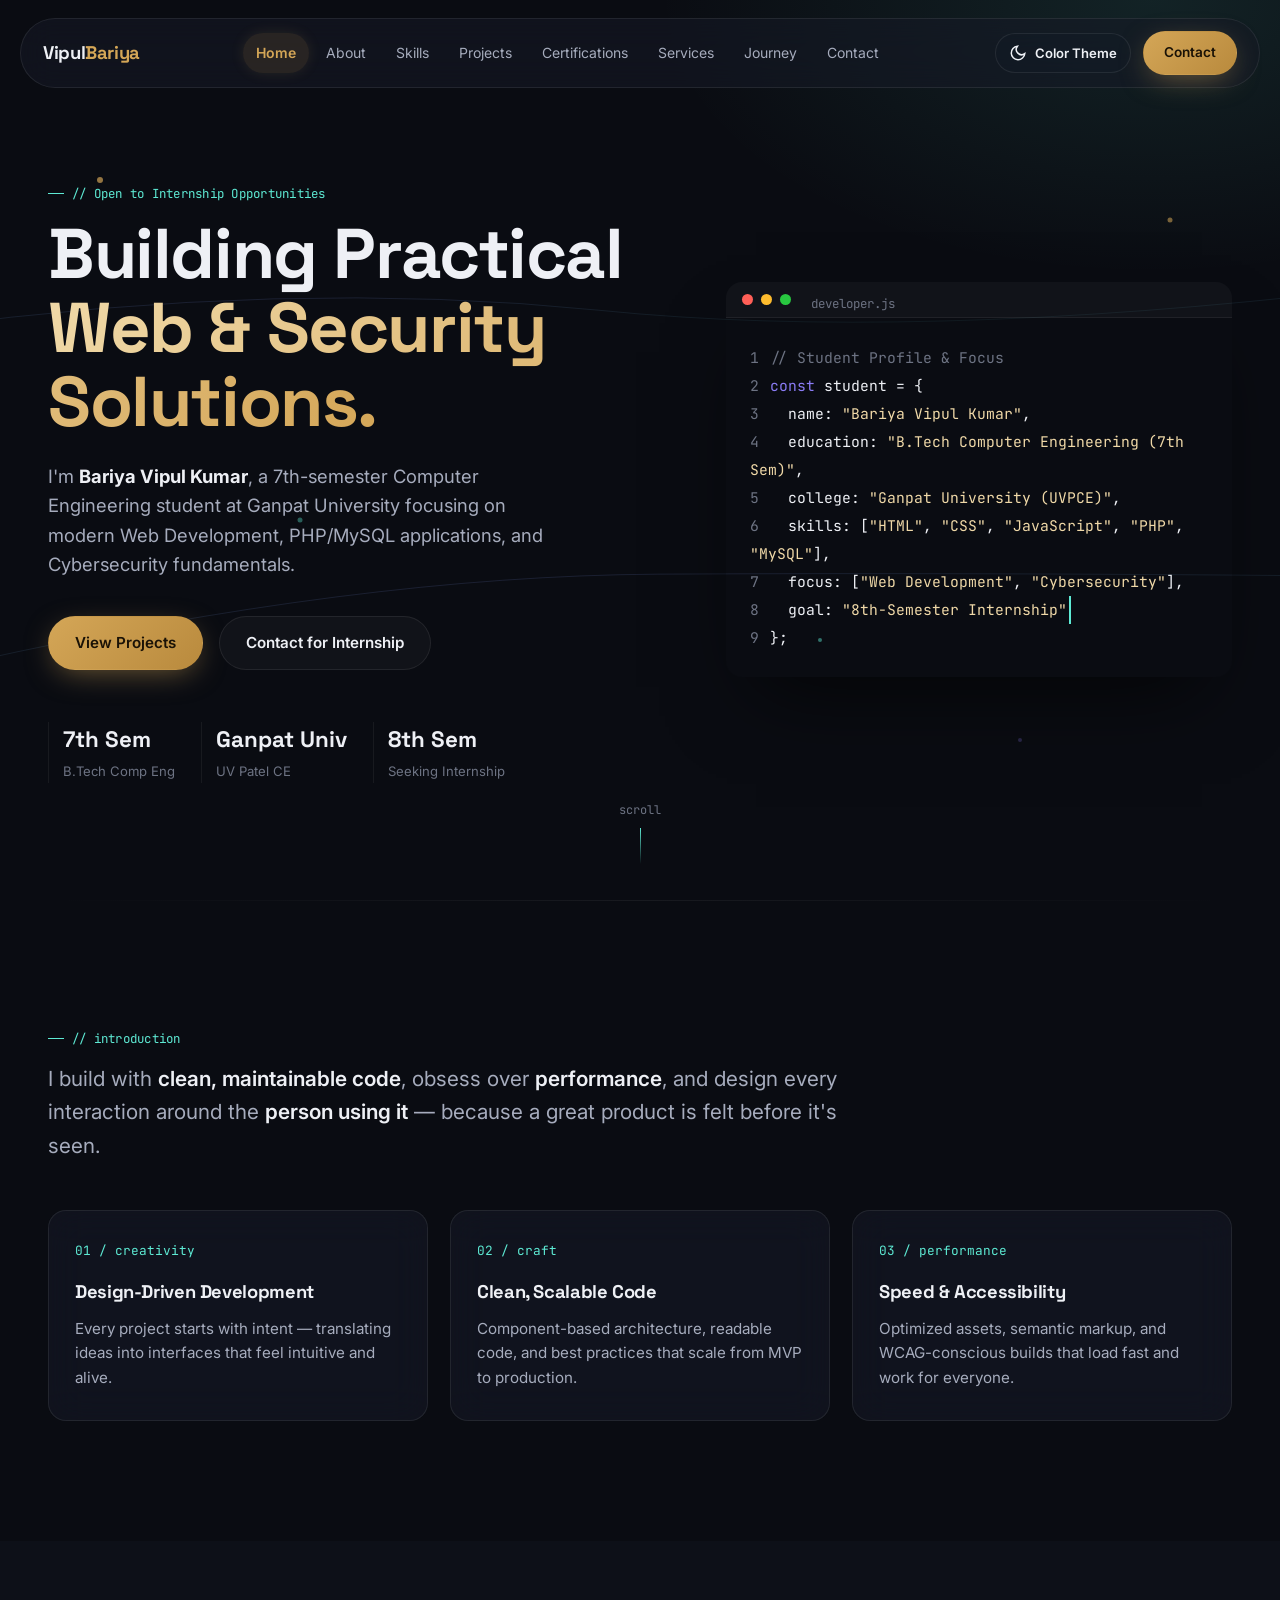
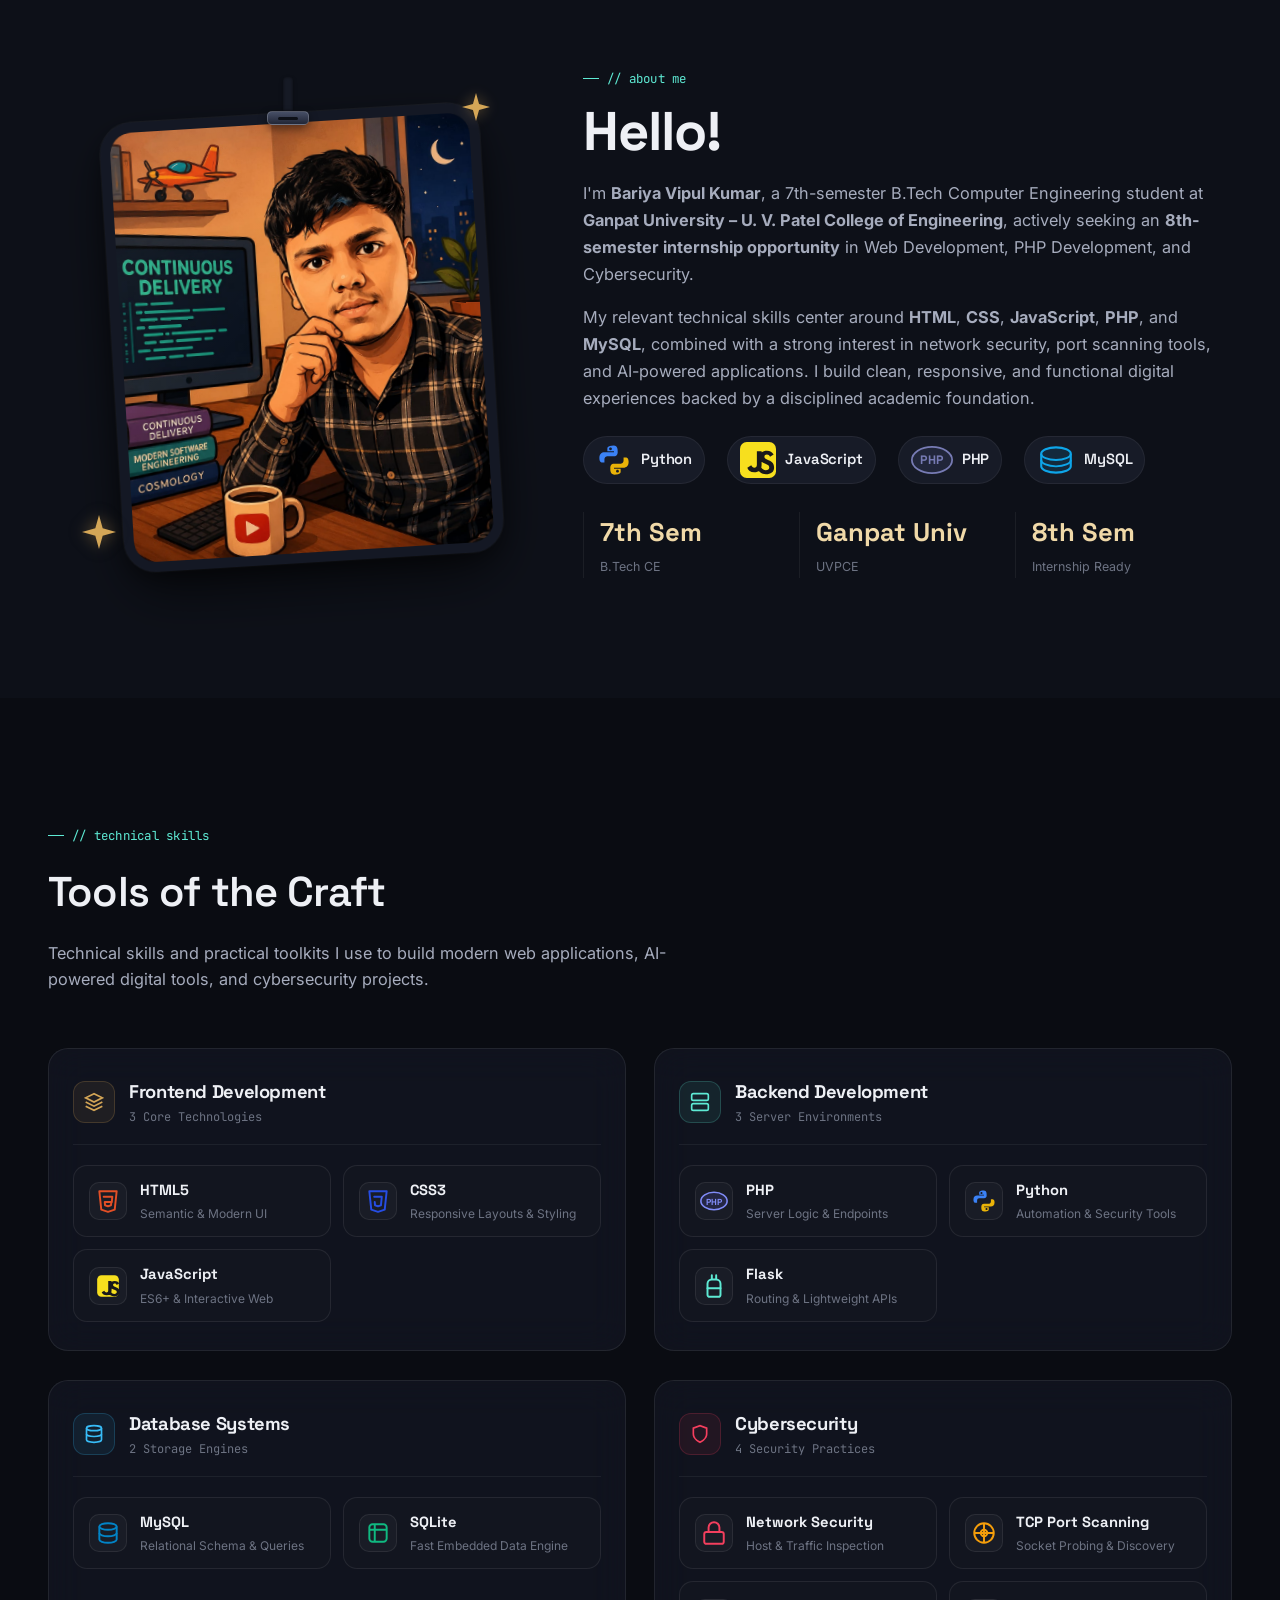
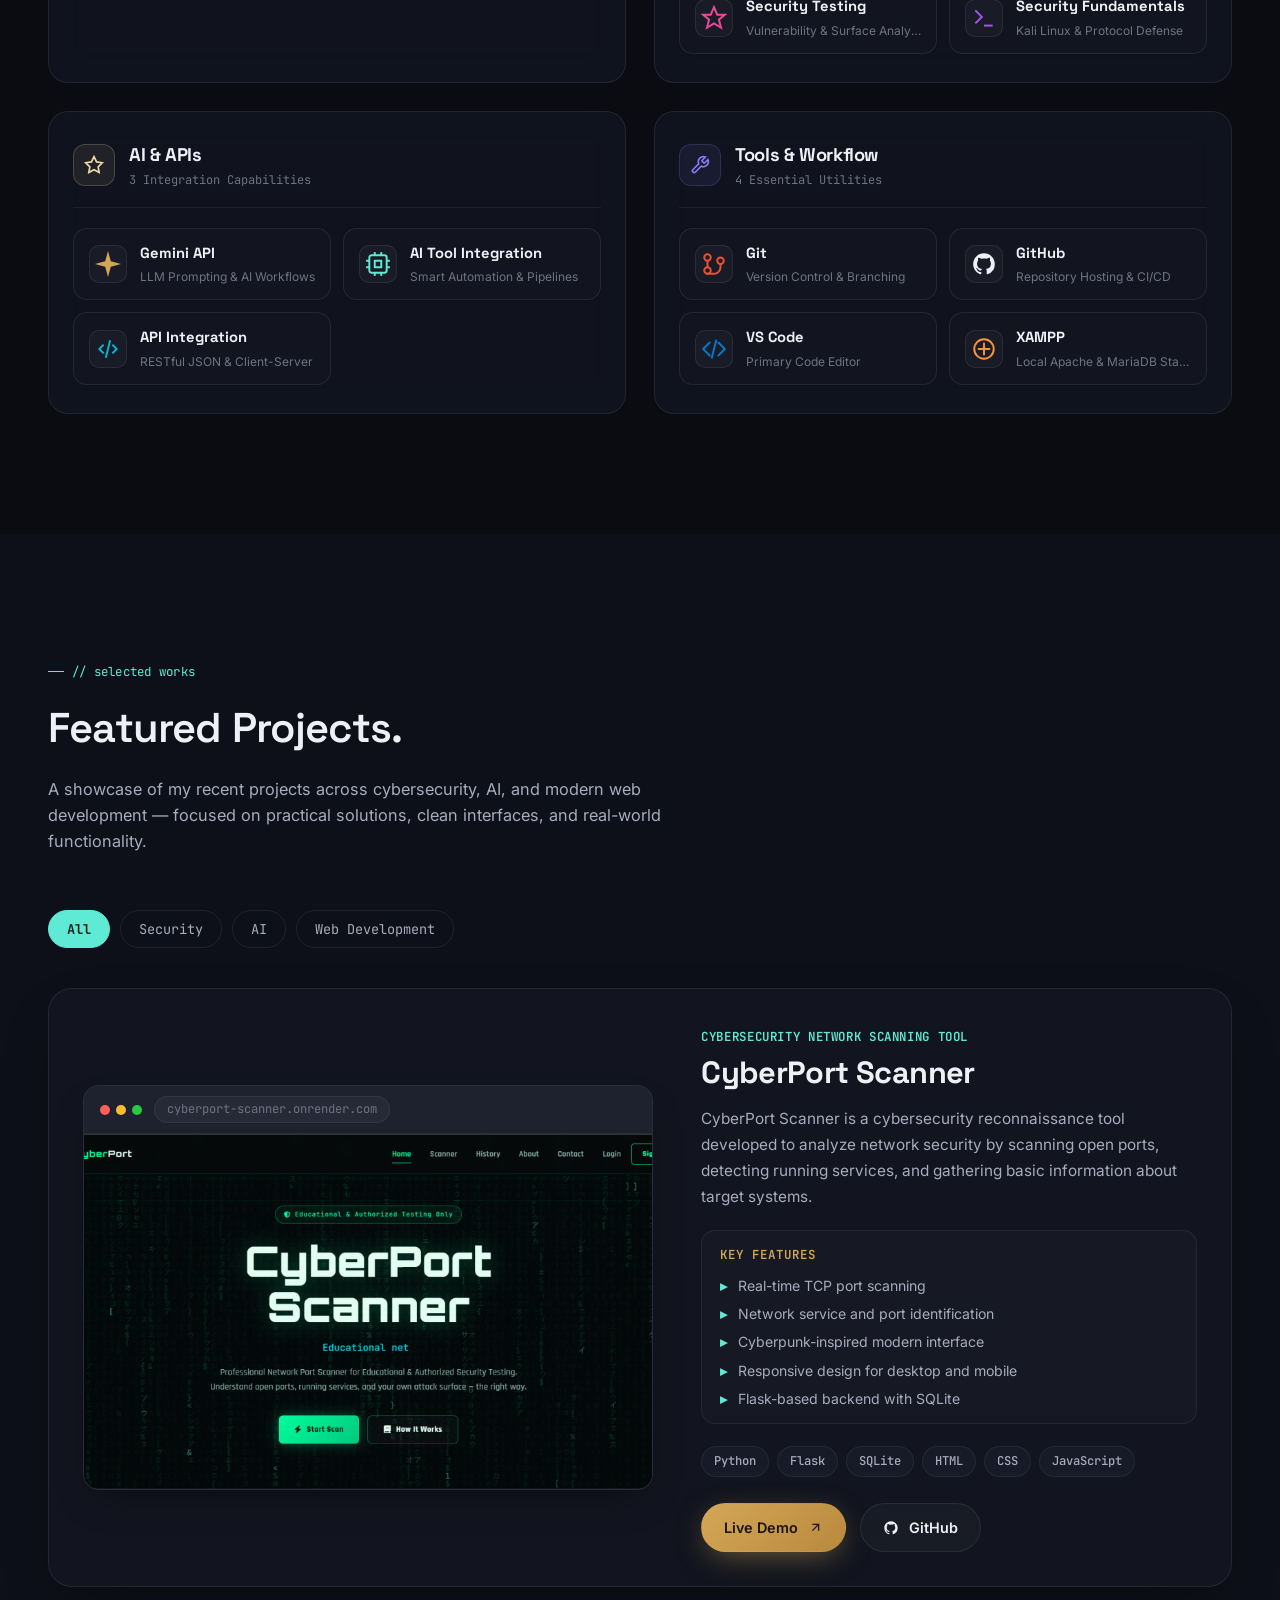
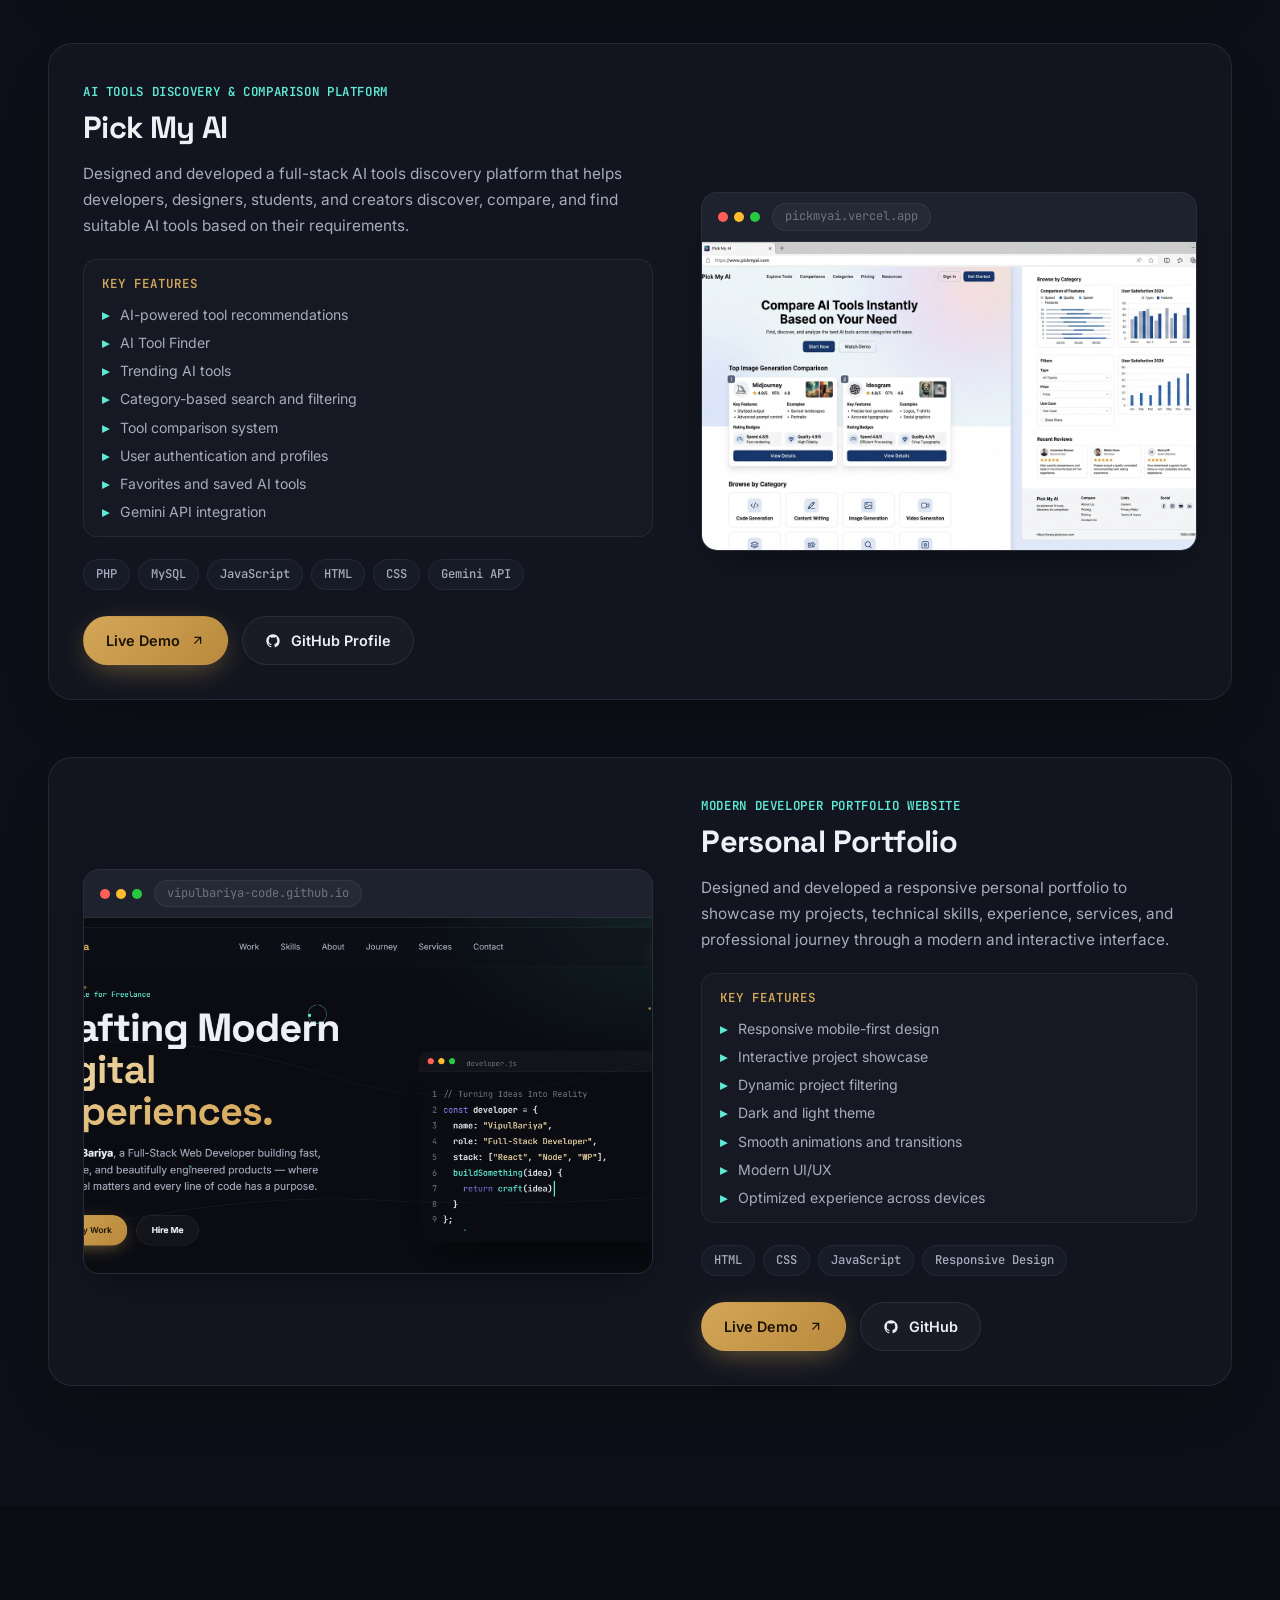
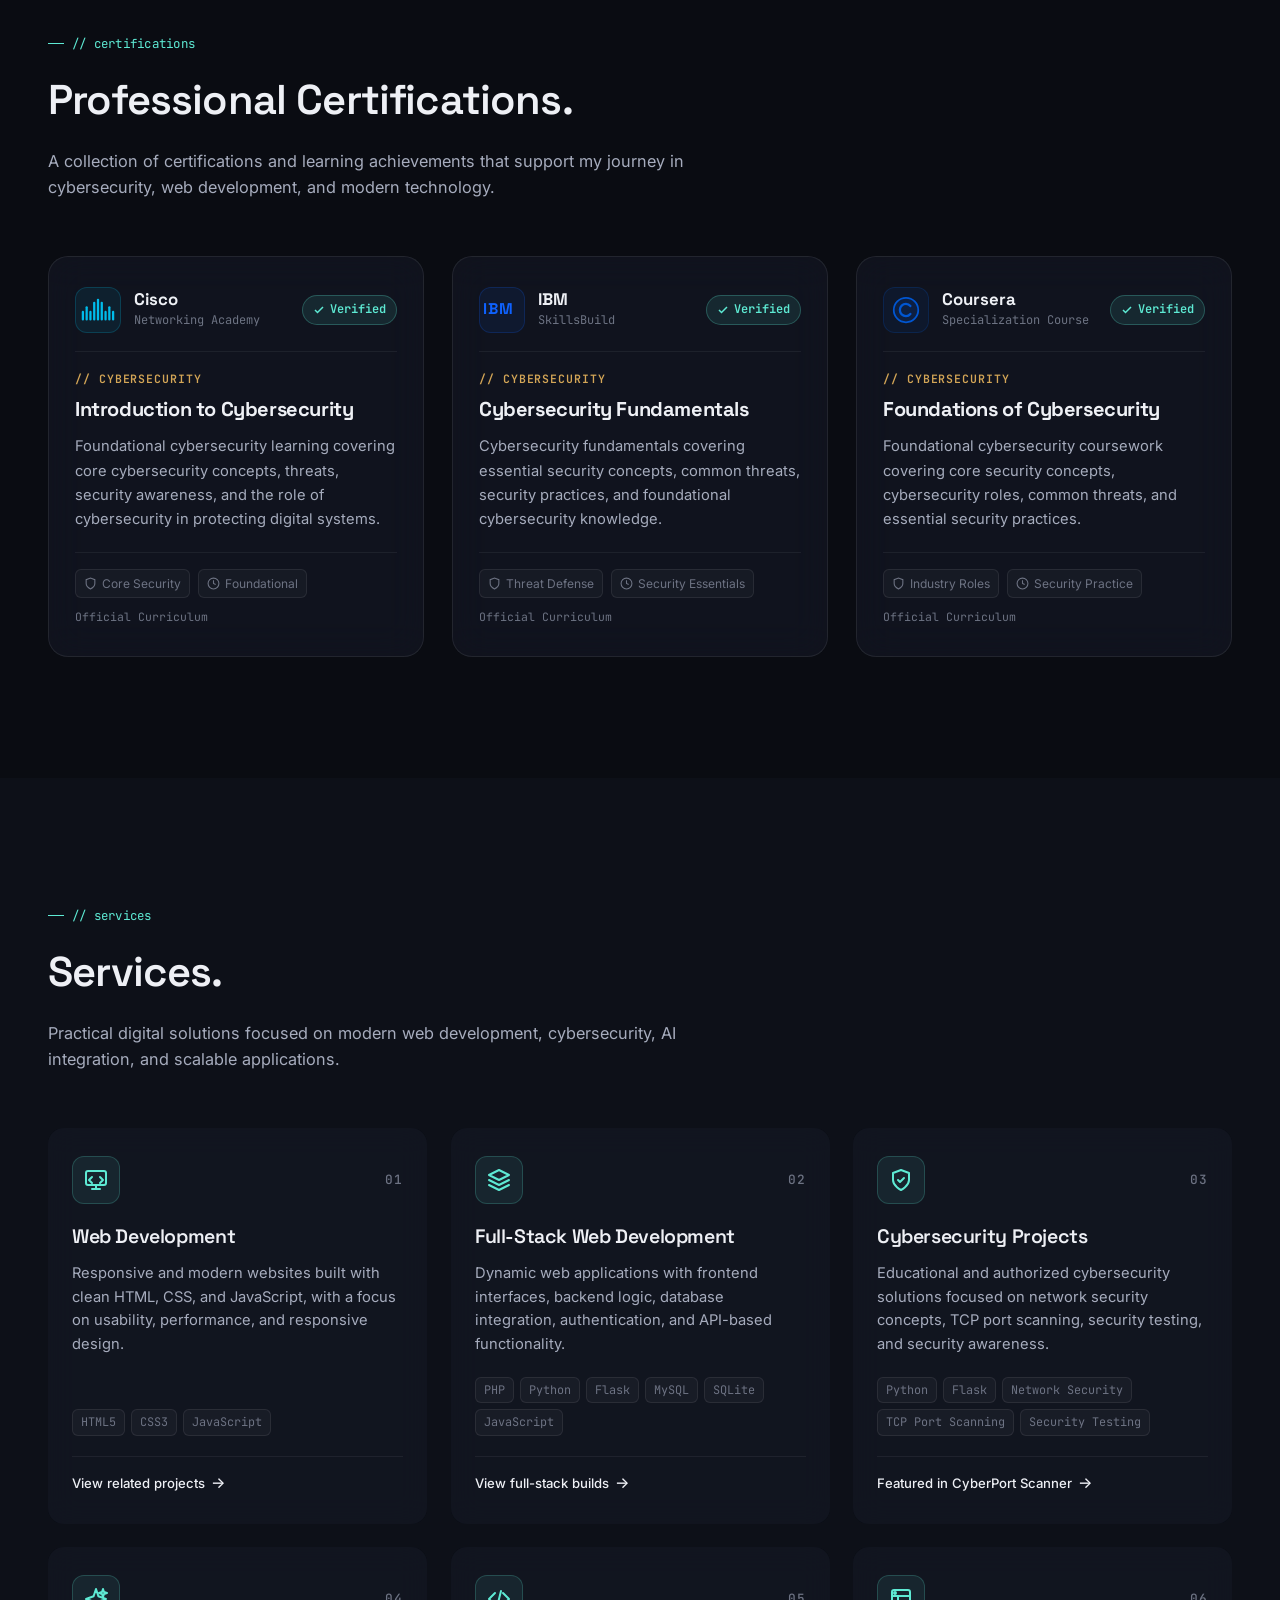
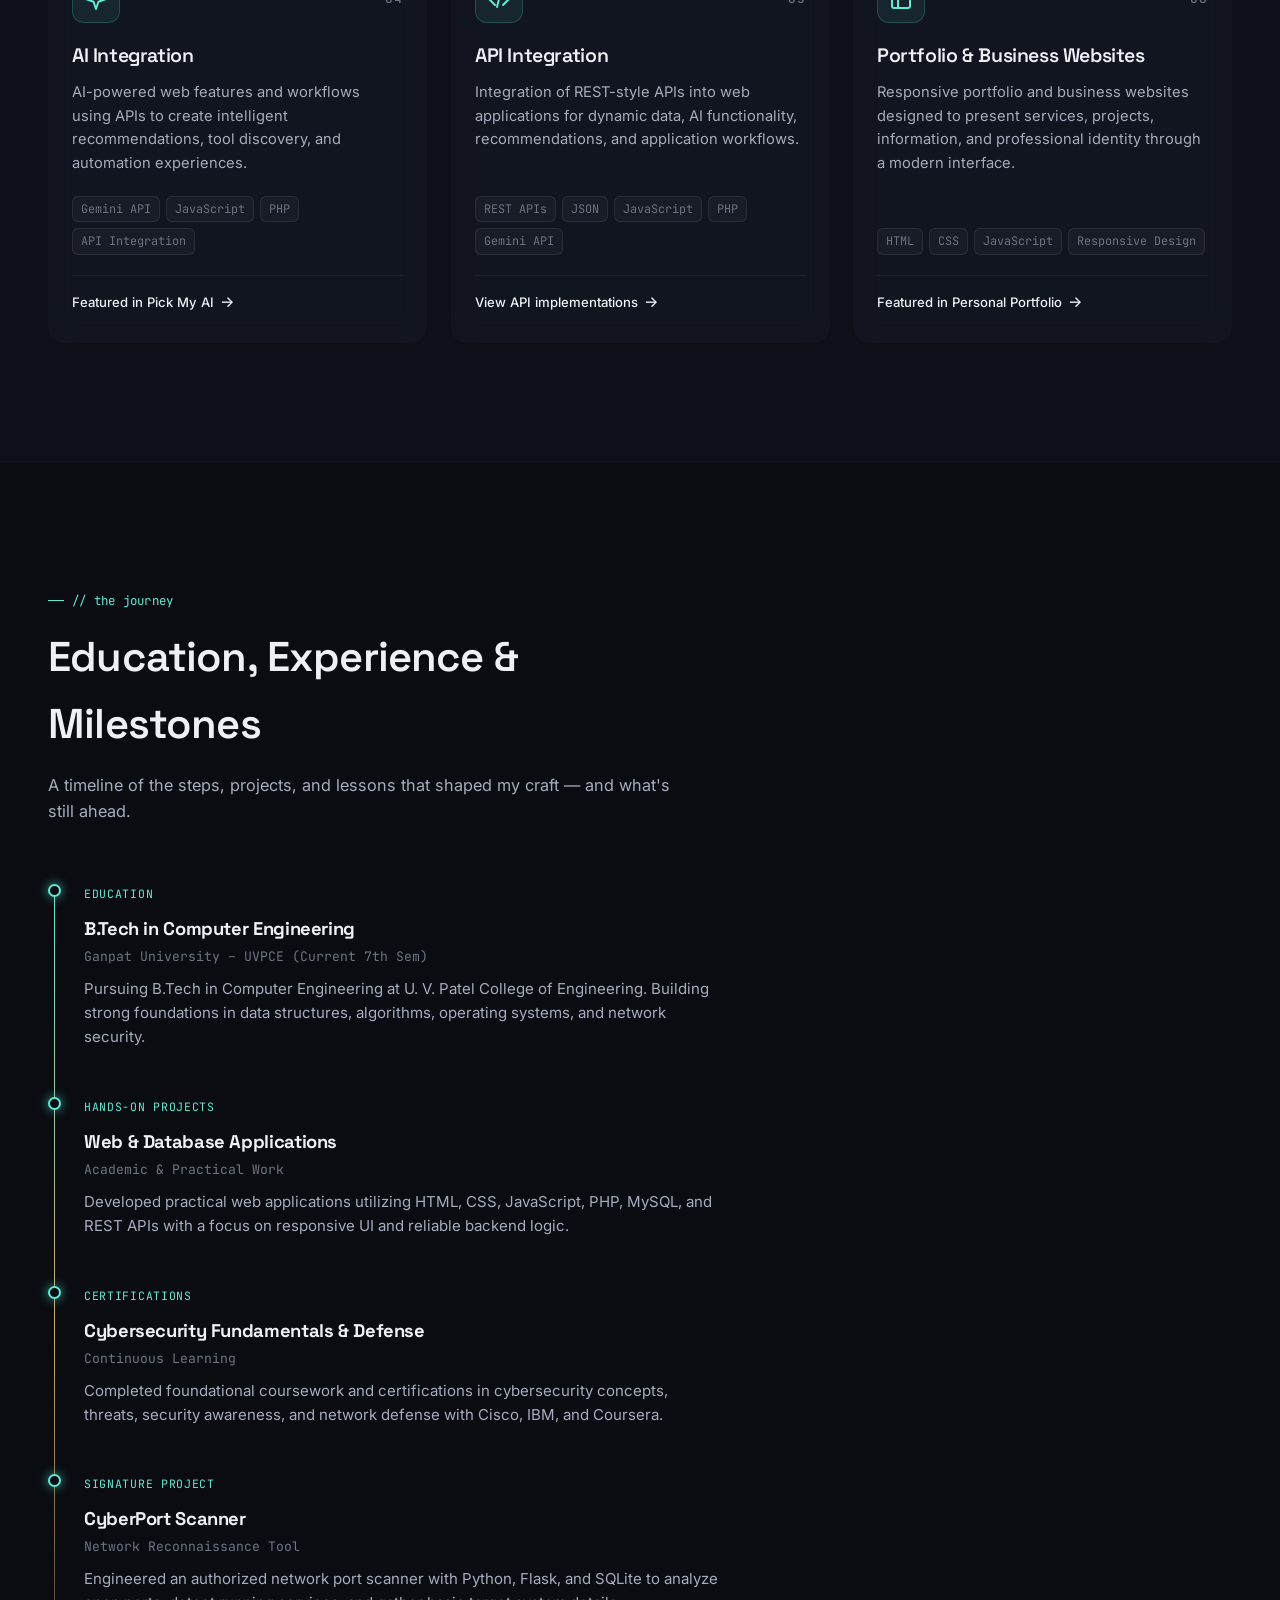
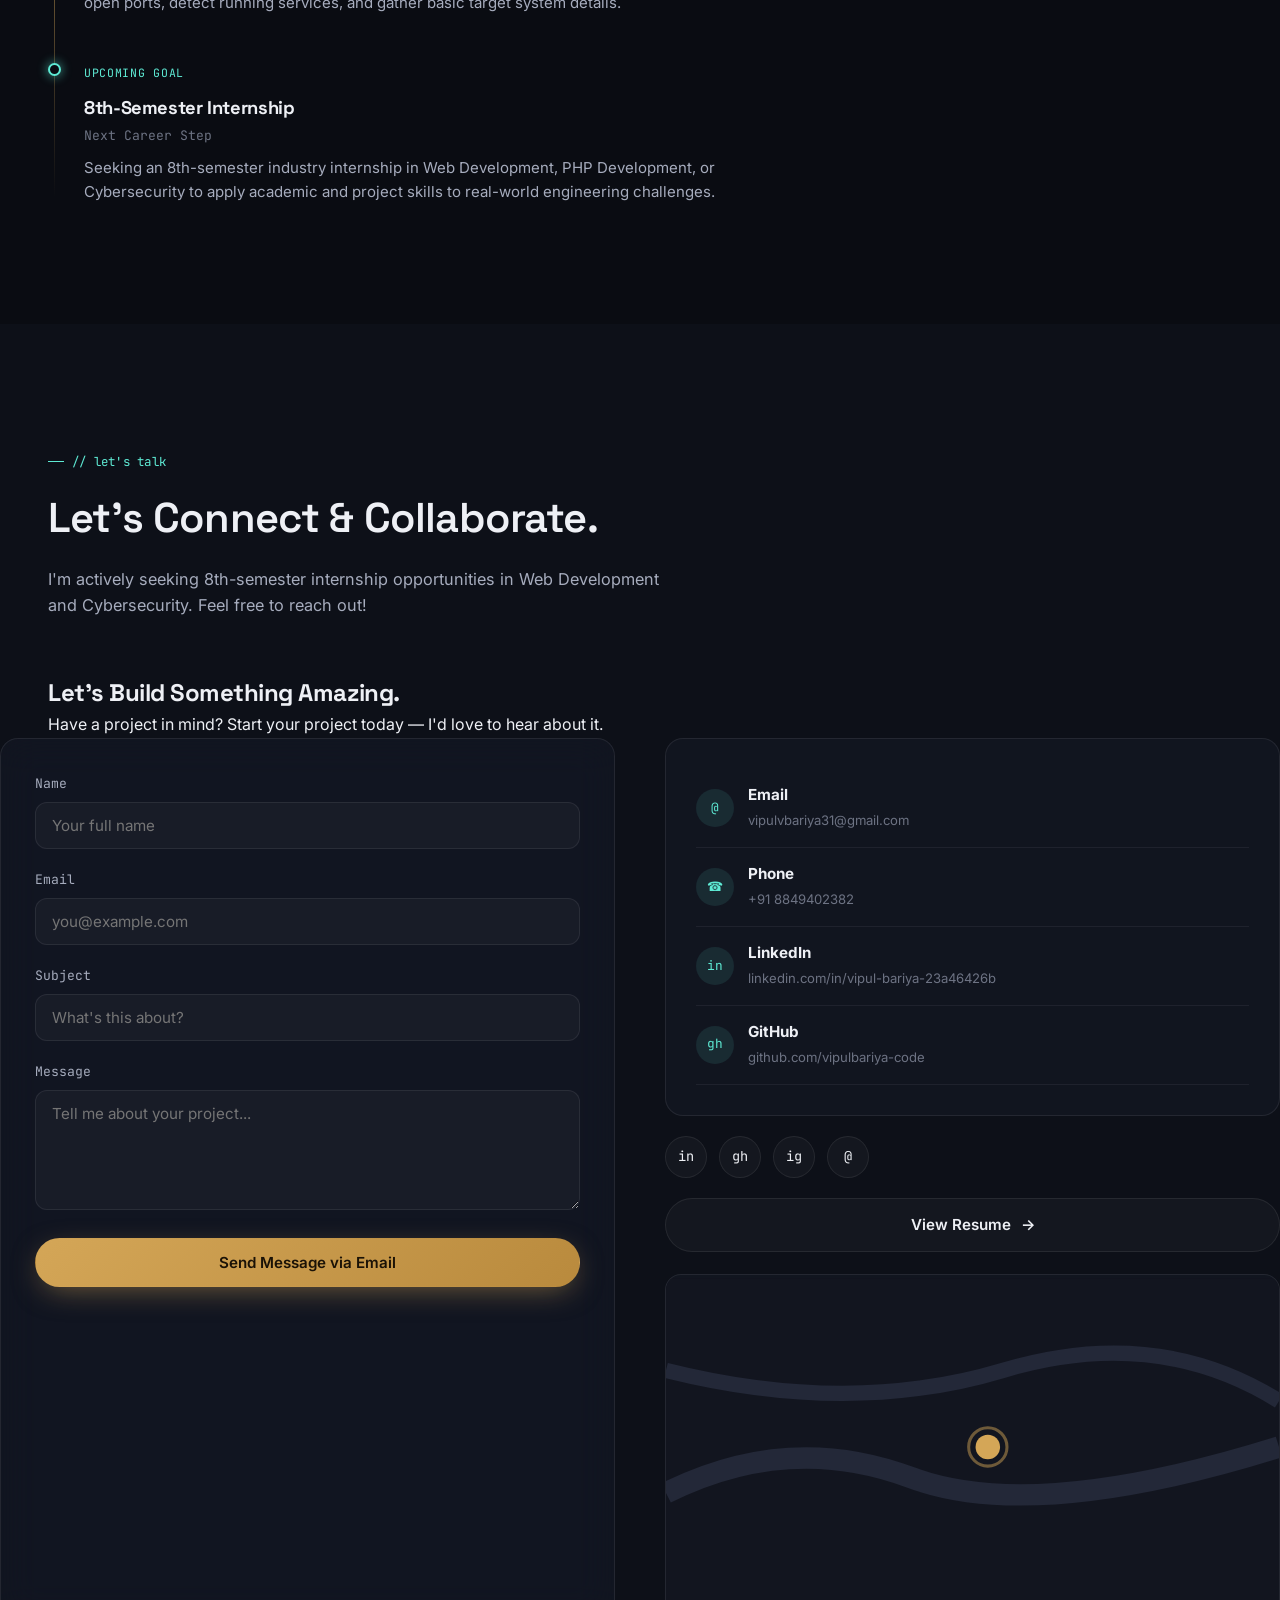
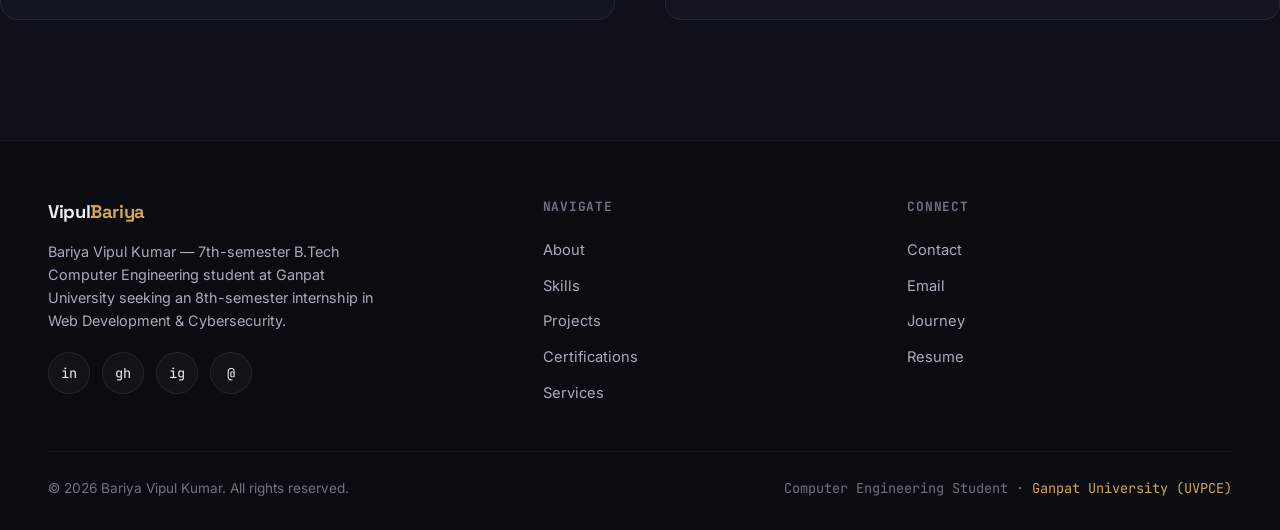
==== commit bcbc65f0: "Enhance portfolio animations with modern staggered reveals, hero cascade, gentle hanging float, and " ====
--- a/index.html
+++ b/index.html
@@ -678,7 +678,7 @@
     <div class="project-grid" id="projectGrid">
 
         <!-- Project 1: CyberPort Scanner -->
-        <article class="project-card-enhanced project-showcase-card" data-cat="security">
+        <article class="project-card-enhanced project-showcase-card reveal" data-cat="security">
             <div class="project-visual-col">
                 <div class="mockup-window">
                     <div class="mockup-bar">
@@ -734,7 +734,7 @@
         </article>
 
         <!-- Project 2: Pick My AI -->
-        <article class="project-card-enhanced project-showcase-card" data-cat="ai">
+        <article class="project-card-enhanced project-showcase-card reveal" data-cat="ai">
             <div class="project-visual-col">
                 <div class="mockup-window">
                     <div class="mockup-bar">
@@ -793,7 +793,7 @@
         </article>
 
         <!-- Project 3: Personal Portfolio -->
-        <article class="project-card-enhanced project-showcase-card" data-cat="web">
+        <article class="project-card-enhanced project-showcase-card reveal" data-cat="web">
             <div class="project-visual-col">
                 <div class="mockup-window">
                     <div class="mockup-bar">
--- a/style.css
+++ b/style.css
@@ -37,8 +37,18 @@
 *,*::before,*::after{box-sizing:border-box;}
 html{scroll-behavior:smooth;}
 @media (prefers-reduced-motion: reduce){
-  html{scroll-behavior:auto;}
+  html{scroll-behavior:auto !important;}
   *,*::before,*::after{animation-duration:0.01ms !important; animation-iteration-count:1 !important; transition-duration:0.01ms !important; scroll-behavior:auto !important;}
+  .reveal{opacity:1 !important; transform:none !important; transition:none !important;}
+  .hero-content .eyebrow,
+  .hero-content h1,
+  .hero-content p.lead,
+  .hero-actions,
+  .hero-meta,
+  .editor{opacity:1 !important; transform:none !important; animation:none !important; transition:none !important;}
+  .about-frame{transform:rotate(-2deg) !important; animation:none !important;}
+  .sparkle-star, #loader, .editor{animation:none !important;}
+  #loader{display:none !important;}
 }
 body{
   margin:0;
@@ -93,25 +103,30 @@
 .btn{
   display:inline-flex;align-items:center;gap:10px;
   padding:14px 26px;border-radius:100px;font-weight:600;font-size:0.95rem;
-  border:1px solid transparent; transition:transform .35s var(--ease), box-shadow .35s var(--ease), background .35s var(--ease), border-color .35s var(--ease);
+  border:1px solid transparent; 
+  transition:transform .3s var(--ease), box-shadow .3s var(--ease), background .3s var(--ease), border-color .3s var(--ease), filter .3s var(--ease);
   white-space:nowrap;
 }
 .btn:focus-visible{outline:2px solid var(--teal); outline-offset:3px;}
+.btn:active{transform:translateY(1px) scale(0.98);}
 .btn-primary{
   background:linear-gradient(135deg,var(--gold),#b98a3d);
   color:#1a1206;
   box-shadow:0 8px 30px -8px rgba(212,166,87,0.55);
 }
-.btn-primary:hover{transform:translateY(-2px); box-shadow:0 14px 34px -8px rgba(212,166,87,0.7); filter: brightness(1.1);}
+.btn-primary:hover{transform:translateY(-2px); box-shadow:0 14px 34px -8px rgba(212,166,87,0.7); filter: brightness(1.08);}
+.btn-primary:active{box-shadow:0 4px 16px -4px rgba(212,166,87,0.5); transform:translateY(0) scale(0.98);}
 .btn-ghost{
   background:rgba(255,255,255,0.03);
   border-color:var(--glass-border);
   color:var(--ink);
   backdrop-filter:blur(10px);
 }
-.btn-ghost:hover{border-color:rgba(255,255,255,0.25); transform:translateY(-2px); background-color: rgba(255,255,255,0.05);}
+.btn-ghost:hover{border-color:rgba(255,255,255,0.25); transform:translateY(-2px); background-color: rgba(255,255,255,0.06); box-shadow:0 8px 24px -6px rgba(0,0,0,0.3);}
+.btn-ghost:active{transform:translateY(0) scale(0.98); background-color: rgba(255,255,255,0.09);}
 [data-theme="light"] .btn-ghost{background:rgba(21,31,52,0.05); border-color:rgba(21,31,52,0.18); color:#151f34;}
-[data-theme="light"] .btn-ghost:hover{border-color:rgba(21,31,52,0.35); background:rgba(21,31,52,0.09);}
+[data-theme="light"] .btn-ghost:hover{border-color:rgba(21,31,52,0.35); background:rgba(21,31,52,0.09); box-shadow:0 8px 20px -6px rgba(21,31,52,0.12);}
+[data-theme="light"] .btn-ghost:active{transform:translateY(0) scale(0.98); background:rgba(21,31,52,0.12);}
 
 /* Glass card */
 .glass{
@@ -239,22 +254,40 @@
   background:var(--glass);
   border:1px solid var(--glass-border);
   backdrop-filter:blur(16px);
-}
-.logo{font-family:'Space Grotesk',sans-serif;font-weight:700;font-size:1.15rem;letter-spacing:-0.02em;}
+  -webkit-backdrop-filter:blur(16px);
+  transition:box-shadow .35s var(--ease), border-color .35s var(--ease);
+}
+header.scrolled .navwrap{
+  box-shadow:0 12px 32px -8px rgba(0,0,0,0.45);
+  border-color:rgba(255,255,255,0.12);
+}
+[data-theme="light"] header.scrolled .navwrap{
+  box-shadow:0 10px 30px -8px rgba(21,31,52,0.12);
+  border-color:rgba(21,31,52,0.16);
+}
+.logo{font-family:'Space Grotesk',sans-serif;font-weight:700;font-size:1.15rem;letter-spacing:-0.02em;transition:transform .25s var(--ease);}
+.logo:hover{transform:scale(1.02);}
 .logo span{color:var(--gold);}
 nav ul{display:flex;gap:4px;}
 nav a{
   padding:9px 13px;border-radius:100px;font-size:0.875rem;color:var(--ink-dim);
-  transition:color .25s, background .25s;white-space:nowrap;
-}
-nav a:hover, nav a:focus-visible{color:var(--ink); background:rgba(255,255,255,0.06);}
-nav a.active{color:var(--gold);background:rgba(212,166,87,0.12);font-weight:600;}
+  transition:color .25s var(--ease), background .25s var(--ease), transform .2s var(--ease), box-shadow .25s var(--ease);
+  white-space:nowrap;
+  display:inline-block;
+}
+nav a:hover, nav a:focus-visible{color:var(--ink); background:rgba(255,255,255,0.06); transform:translateY(-1px);}
+nav a:active{transform:translateY(0) scale(0.97);}
+nav a.active{color:var(--gold);background:rgba(212,166,87,0.12);font-weight:600;box-shadow:0 0 14px rgba(212,166,87,0.12);}
 .theme-toggle{
   min-width:40px;height:40px;padding:0 13px;border:1px solid var(--glass-border);border-radius:100px;background:transparent;color:var(--ink);
-  display:inline-flex;align-items:center;justify-content:center;gap:8px;transition:transform .25s var(--ease), background .25s, border-color .25s;
+  display:inline-flex;align-items:center;justify-content:center;gap:8px;
+  transition:transform .25s var(--ease), background .25s, border-color .25s, box-shadow .25s;
 }
 .theme-toggle-label{font-size:.82rem;font-weight:600;white-space:nowrap;}
-.theme-toggle:hover{transform:translateY(-2px);background:var(--surface-2);border-color:var(--teal);}
+.theme-toggle:hover{transform:translateY(-2px);background:var(--surface-2);border-color:var(--teal);box-shadow:0 6px 16px -4px rgba(0,0,0,0.2);}
+.theme-toggle:active{transform:translateY(0) scale(0.95);}
+.theme-toggle svg{transition:transform .35s var(--ease);}
+.theme-toggle:hover svg{transform:rotate(25deg);}
 .theme-toggle:focus-visible{outline:2px solid var(--teal);outline-offset:3px;}
 .theme-toggle .sun{display:none;}
 [data-theme="light"] .theme-toggle .sun{display:block;}
@@ -262,8 +295,10 @@
 [data-theme="light"] nav a:hover,[data-theme="light"] nav a:focus-visible{background:rgba(21,31,52,0.06);}
 [data-theme="light"] nav a.active{color:var(--gold);background:rgba(167,111,32,0.12);}
 .nav-cta{display:flex;align-items:center;gap:12px;}
-.hamburger{display:none;background:none;border:none;color:var(--ink);width:40px;height:40px;border-radius:50%;align-items:center;justify-content:center;transition:color .25s;}
+.hamburger{display:none;background:none;border:none;color:var(--ink);width:40px;height:40px;border-radius:50%;align-items:center;justify-content:center;transition:color .25s, transform .25s var(--ease);}
+.hamburger svg{transition:transform .35s var(--ease);}
 .hamburger.active{color:var(--teal);}
+.hamburger.active svg{transform:rotate(90deg);}
 @media (max-width:1160px) and (min-width:901px){
   .navwrap{padding:10px 16px;}
   nav ul{gap:2px;}
@@ -313,22 +348,38 @@
   position:fixed;inset:0;background:var(--bg);z-index:899;
   display:flex;flex-direction:column;align-items:center;justify-content:center;gap:6px;
   padding:70px 20px 30px;overflow-y:auto;
-  opacity:0;visibility:hidden;transform:translateY(-8px);transition:all .4s var(--ease);
+  opacity:0;visibility:hidden;transform:translateY(-8px);
+  transition:opacity .35s var(--ease), visibility .35s var(--ease), transform .35s var(--ease);
 }
 #mobile-menu.open{opacity:1;visibility:visible;transform:translateY(0);}
 #mobile-menu a{
   font-family:'Space Grotesk',sans-serif;font-size:clamp(1.15rem,3.5vh,1.35rem);
-  padding:10px 20px;border-radius:100px;transition:color .2s, background .2s;
+  padding:10px 20px;border-radius:100px;
   color:var(--ink-dim);
-}
-#mobile-menu a:hover, #mobile-menu a:focus-visible{color:var(--ink);background:rgba(255,255,255,0.06);}
+  opacity:0;
+  transform:translateY(12px);
+  transition:opacity .3s var(--ease), transform .3s var(--ease), color .2s, background .2s;
+}
+#mobile-menu.open a{
+  opacity:1;
+  transform:translateY(0);
+}
+#mobile-menu.open a:nth-child(1){transition-delay:0.04s;}
+#mobile-menu.open a:nth-child(2){transition-delay:0.08s;}
+#mobile-menu.open a:nth-child(3){transition-delay:0.12s;}
+#mobile-menu.open a:nth-child(4){transition-delay:0.16s;}
+#mobile-menu.open a:nth-child(5){transition-delay:0.20s;}
+#mobile-menu.open a:nth-child(6){transition-delay:0.24s;}
+#mobile-menu.open a:nth-child(7){transition-delay:0.28s;}
+#mobile-menu.open a:nth-child(8){transition-delay:0.32s;}
+#mobile-menu a:hover, #mobile-menu a:focus-visible{color:var(--ink);background:rgba(255,255,255,0.06);transform:translateY(-1px);}
 #mobile-menu a.active{color:var(--gold);font-weight:600;}
 [data-theme="light"] #mobile-menu a:hover,[data-theme="light"] #mobile-menu a:focus-visible{background:rgba(21,31,52,0.06);}
 [data-theme="light"] #mobile-menu a.active{color:var(--gold);}
 
 /* ============ HERO ============ */
 .hero{min-height:100vh;display:flex;align-items:center;padding-top:120px;padding-bottom:60px;position:relative;overflow:hidden;}
-.hero-bg{position:absolute;inset:0;z-index:0;opacity:0.7;}
+.hero-bg{position:absolute;inset:0;z-index:0;opacity:0.7;pointer-events:none;}
 .hero-bg svg{width:100%;height:100%;}
 .hero-grid{
   display:grid;grid-template-columns:1.1fr 0.9fr;gap:60px;align-items:center;position:relative;z-index:2;
@@ -344,18 +395,69 @@
 .hero-content p.lead{color:var(--ink-dim);font-size:1.15rem;max-width:520px;margin-top:22px;}
 .hero-actions{display:flex;gap:16px;margin-top:36px;flex-wrap:wrap;}
 .hero-meta{display:flex;gap:26px;margin-top:52px;flex-wrap:wrap;}
-.hero-meta div{border-left:1px solid var(--line);padding-left:14px;}
+.hero-meta div{border-left:1px solid var(--line);padding-left:14px;transition:transform .3s var(--ease), border-color .3s var(--ease);}
+.hero-meta div:hover{transform:translateY(-2px);border-color:var(--teal);}
 .hero-meta b{font-family:'Space Grotesk',sans-serif;font-size:1.4rem;display:block;}
 .hero-meta span{font-size:0.82rem;color:var(--ink-faint);}
+
+/* Hero entrance cascade */
+@keyframes heroFadeUp {
+  from {
+    opacity: 0;
+    transform: translateY(22px);
+  }
+  to {
+    opacity: 1;
+    transform: translateY(0);
+  }
+}
+
+.hero-content .eyebrow,
+.hero-content h1,
+.hero-content p.lead,
+.hero-actions,
+.hero-meta {
+  opacity: 0;
+  transform: translateY(22px);
+  will-change: opacity, transform;
+}
+
+body.site-loaded .hero-content .eyebrow {
+  animation: heroFadeUp 0.7s var(--ease) 0.1s forwards;
+}
+body.site-loaded .hero-content h1 {
+  animation: heroFadeUp 0.8s var(--ease) 0.22s forwards;
+}
+body.site-loaded .hero-content p.lead {
+  animation: heroFadeUp 0.8s var(--ease) 0.36s forwards;
+}
+body.site-loaded .hero-actions {
+  animation: heroFadeUp 0.8s var(--ease) 0.5s forwards;
+}
+body.site-loaded .hero-meta {
+  animation: heroFadeUp 0.8s var(--ease) 0.64s forwards;
+}
 
 /* editor window signature */
 .editor{
   border-radius:16px;overflow:hidden;
   box-shadow:0 40px 80px -30px rgba(0,0,0,0.7);
-  animation:float 6s ease-in-out infinite;
+  transition:transform 0.4s var(--ease), box-shadow 0.4s var(--ease), border-color 0.4s var(--ease);
+  will-change:transform;
 }
 [data-theme="light"] .editor{box-shadow:0 30px 70px -35px rgba(36,48,74,0.38);}
-@keyframes float{0%,100%{transform:translateY(0);}50%{transform:translateY(-14px);}}
+@keyframes float{
+  0%,100%{transform:translateY(0);}
+  50%{transform:translateY(-12px);}
+}
+body.site-loaded .editor.in,
+body.site-loaded .editor {
+  animation: float 6s ease-in-out infinite;
+}
+.editor:hover {
+  animation-play-state: paused;
+  box-shadow: 0 45px 90px -25px rgba(0,0,0,0.75), 0 0 32px rgba(94, 234, 212, 0.15);
+}
 .editor-top{
   display:flex;align-items:center;gap:8px;padding:12px 16px;
   background:rgba(255,255,255,0.03);border-bottom:1px solid var(--line);
@@ -380,14 +482,82 @@
 @keyframes scrolldown{0%{opacity:0;}30%{opacity:1;}100%{opacity:0;transform:translateY(10px);}}
 
 /* ============ REVEAL ============ */
-.reveal{opacity:0;transform:translateY(28px);transition:opacity .8s var(--ease), transform .8s var(--ease);}
-.reveal.in{opacity:1;transform:translateY(0);}
+.reveal{
+  opacity:0;
+  transform:translateY(28px);
+  transition:opacity .75s cubic-bezier(0.16, 1, 0.3, 1), transform .75s cubic-bezier(0.16, 1, 0.3, 1);
+  will-change:opacity, transform;
+}
+.reveal.in{
+  opacity:1;
+  transform:translateY(0);
+}
+
+@media (max-width:600px){
+  .reveal{
+    transform:translateY(16px);
+  }
+}
+
+/* ============ STAGGERED SCROLL REVEALS ============ */
+.intro-grid .intro-card:nth-child(1){transition-delay:0.04s;}
+.intro-grid .intro-card:nth-child(2){transition-delay:0.14s;}
+.intro-grid .intro-card:nth-child(3){transition-delay:0.24s;}
+
+.skills-categories-grid .skill-category-card:nth-child(1){transition-delay:0.05s;}
+.skills-categories-grid .skill-category-card:nth-child(2){transition-delay:0.14s;}
+.skills-categories-grid .skill-category-card:nth-child(3){transition-delay:0.23s;}
+.skills-categories-grid .skill-category-card:nth-child(4){transition-delay:0.32s;}
+.skills-categories-grid .skill-category-card:nth-child(5){transition-delay:0.41s;}
+.skills-categories-grid .skill-category-card:nth-child(6){transition-delay:0.50s;}
+
+.project-grid .project-card-enhanced:nth-child(1){transition-delay:0.05s;}
+.project-grid .project-card-enhanced:nth-child(2){transition-delay:0.18s;}
+.project-grid .project-card-enhanced:nth-child(3){transition-delay:0.31s;}
+
+.certs-grid .cert-card:nth-child(1){transition-delay:0.05s;}
+.certs-grid .cert-card:nth-child(2){transition-delay:0.16s;}
+.certs-grid .cert-card:nth-child(3){transition-delay:0.27s;}
+
+.services-grid .service-card:nth-child(1){transition-delay:0.05s;}
+.services-grid .service-card:nth-child(2){transition-delay:0.12s;}
+.services-grid .service-card:nth-child(3){transition-delay:0.19s;}
+.services-grid .service-card:nth-child(4){transition-delay:0.26s;}
+.services-grid .service-card:nth-child(5){transition-delay:0.33s;}
+.services-grid .service-card:nth-child(6){transition-delay:0.40s;}
+
+.timeline .t-item:nth-child(1){transition-delay:0.04s;}
+.timeline .t-item:nth-child(2){transition-delay:0.14s;}
+.timeline .t-item:nth-child(3){transition-delay:0.24s;}
+.timeline .t-item:nth-child(4){transition-delay:0.34s;}
+.timeline .t-item:nth-child(5){transition-delay:0.44s;}
+
+/* Hover must never be delayed by reveal stagger */
+.intro-card:hover,
+.skill-category-card:hover,
+.project-card-enhanced:hover,
+.project-showcase-card:hover,
+.cert-card:hover,
+.service-card:hover,
+.t-item:hover{
+  transition-delay:0s !important;
+}
 
 /* ============ INTRO ============ */
 .intro-grid{display:grid;grid-template-columns:repeat(3,1fr);gap:22px;}
 @media (max-width:860px){.intro-grid{grid-template-columns:1fr;}}
-.intro-card{padding:30px 26px;transition:transform .35s var(--ease), border-color .35s;}
-.intro-card:hover{transform:translateY(-6px);border-color:rgba(94,234,212,0.35);}
+.intro-card{
+  padding:30px 26px;
+  transition:transform .35s var(--ease), border-color .35s var(--ease), box-shadow .35s var(--ease);
+}
+.intro-card:hover{
+  transform:translateY(-6px);
+  border-color:rgba(94,234,212,0.35);
+  box-shadow:0 18px 40px -12px rgba(0,0,0,0.5), 0 0 20px rgba(94,234,212,0.1);
+}
+[data-theme="light"] .intro-card:hover{
+  box-shadow:0 16px 36px -10px rgba(21,31,52,0.12), 0 0 16px rgba(19,138,125,0.08);
+}
 .intro-card .ico{font-family:'JetBrains Mono',monospace;color:var(--teal);font-size:0.8rem;margin-bottom:16px;}
 .intro-card h3{font-size:1.15rem;margin-bottom:10px;}
 .intro-card p{color:var(--ink-dim);font-size:0.95rem;}
@@ -435,11 +605,13 @@
 .skill-category-card{
     padding:28px 24px;
     border-radius:20px;
-    transition:border-color .35s var(--ease), transform .35s var(--ease);
+    transition:border-color .35s var(--ease), transform .35s var(--ease), box-shadow .35s var(--ease);
 }
 
 .skill-category-card:hover{
-    border-color:rgba(94,234,212,0.3);
+    transform:translateY(-4px);
+    border-color:rgba(94,234,212,0.35);
+    box-shadow:0 16px 36px -10px rgba(0,0,0,0.45), 0 0 20px rgba(94,234,212,0.08);
 }
 
 .category-header{
@@ -461,6 +633,11 @@
     background:rgba(255,255,255,0.04);
     border:1px solid var(--glass-border);
     flex-shrink:0;
+    transition:transform .3s var(--ease);
+}
+
+.skill-category-card:hover .cat-icon-badge{
+    transform:scale(1.08);
 }
 
 .cat-fe{color:var(--gold);background:rgba(212,166,87,0.08);border-color:rgba(212,166,87,0.2);}
@@ -499,14 +676,19 @@
     border-radius:14px;
     background:var(--surface);
     border:1px solid var(--glass-border);
-    transition:transform .3s var(--ease), border-color .3s var(--ease), box-shadow .3s var(--ease), background .3s;
+    transition:transform .25s var(--ease), border-color .25s var(--ease), box-shadow .25s var(--ease), background .25s;
+    cursor:default;
 }
 
 .skill-card:hover{
     transform:translateY(-3px);
-    border-color:rgba(94,234,212,0.4);
+    border-color:rgba(94,234,212,0.45);
     background:var(--surface-2);
-    box-shadow:0 8px 20px -6px rgba(0,0,0,0.3);
+    box-shadow:0 10px 24px -6px rgba(0,0,0,0.35), 0 0 14px rgba(94,234,212,0.1);
+}
+
+.skill-card:active{
+    transform:translateY(-1px) scale(0.98);
 }
 
 [data-theme="light"] .skill-card{
@@ -540,7 +722,7 @@
 }
 
 .skill-card:hover .skill-icon-wrap{
-    transform:scale(1.08);
+    transform:scale(1.1) rotate(3deg);
 }
 
 .skill-info{
@@ -670,6 +852,7 @@
     position:relative;
     z-index:2;
     overflow:hidden;
+    will-change:transform, box-shadow;
 }
 
 [data-theme="light"] .about-frame{
@@ -681,12 +864,64 @@
         0 0 0 1px rgba(21,31,52,0.1);
 }
 
+@keyframes hangingFloat {
+    0%, 100% {
+        transform: rotate(-3.5deg) translateY(0);
+        box-shadow:
+            0 25px 60px -10px rgba(0,0,0,0.7),
+            0 8px 24px -5px rgba(0,0,0,0.5),
+            0 0 0 1px rgba(255,255,255,0.06);
+    }
+    50% {
+        transform: rotate(-1.8deg) translateY(-8px);
+        box-shadow:
+            0 35px 75px -10px rgba(0,0,0,0.75),
+            0 14px 30px -5px rgba(0,0,0,0.55),
+            0 0 25px rgba(94, 234, 212, 0.12),
+            0 0 0 1px rgba(94,234,212,0.18);
+    }
+}
+
+@keyframes hangingFloatLight {
+    0%, 100% {
+        transform: rotate(-3.5deg) translateY(0);
+        box-shadow:
+            0 22px 50px -10px rgba(21,31,52,0.28),
+            0 6px 18px -4px rgba(21,31,52,0.16),
+            0 0 0 1px rgba(21,31,52,0.1);
+    }
+    50% {
+        transform: rotate(-1.8deg) translateY(-8px);
+        box-shadow:
+            0 30px 65px -10px rgba(21,31,52,0.34),
+            0 10px 24px -4px rgba(21,31,52,0.22),
+            0 0 25px rgba(19,138,125,0.14),
+            0 0 0 1px rgba(19,138,125,0.2);
+    }
+}
+
+.about-photo-container.in .about-frame {
+    animation: hangingFloat 7s ease-in-out infinite;
+}
+
+[data-theme="light"] .about-photo-container.in .about-frame {
+    animation-name: hangingFloatLight;
+}
+
 .about-frame:hover{
-    transform:rotate(-1deg) translateY(-6px);
+    animation-play-state: paused;
+    transform:rotate(-1deg) translateY(-8px) scale(1.01);
     box-shadow:
-        0 35px 75px -12px rgba(0,0,0,0.8),
-        0 0 30px rgba(94,234,212,0.22),
-        0 0 0 1px rgba(94,234,212,0.3);
+        0 38px 85px -12px rgba(0,0,0,0.85),
+        0 0 35px rgba(94,234,212,0.25),
+        0 0 0 1px rgba(94,234,212,0.35);
+}
+
+[data-theme="light"] .about-frame:hover{
+    box-shadow:
+        0 32px 70px -12px rgba(21,31,52,0.38),
+        0 0 30px rgba(19,138,125,0.25),
+        0 0 0 1px rgba(19,138,125,0.35);
 }
 
 .frame-screen{
@@ -868,6 +1103,20 @@
     .frame-screen{
         height:330px;
     }
+    .about-frame{
+        transform:rotate(-1.5deg);
+    }
+    .about-photo-container.in .about-frame{
+        animation-name: hangingFloatMobile;
+        animation-duration: 6s;
+    }
+    @keyframes hangingFloatMobile{
+        0%, 100%{ transform: rotate(-1.5deg) translateY(0); }
+        50%{ transform: rotate(-0.5deg) translateY(-4px); }
+    }
+    .about-frame:hover{
+        transform:rotate(0deg) translateY(-4px);
+    }
     .about-tech-row{
         gap:14px;
     }
@@ -879,11 +1128,29 @@
 /* ============ TIMELINE ============ */
 .timeline{position:relative;padding-left:36px;}
 .timeline::before{content:"";position:absolute;left:6px;top:6px;bottom:6px;width:1px;background:linear-gradient(var(--teal),var(--gold),transparent);}
-.t-item{position:relative;padding-bottom:44px;}
+.t-item{
+  position:relative;
+  padding-bottom:44px;
+  transition:transform .3s var(--ease);
+}
 .t-item:last-child{padding-bottom:0;}
 .t-item::before{
   content:"";position:absolute;left:-36px;top:4px;width:13px;height:13px;border-radius:50%;
   background:var(--bg);border:2px solid var(--teal);
+  transition:transform .35s var(--ease), border-color .35s, box-shadow .35s, background .35s;
+  box-shadow: 0 0 0 0 rgba(94, 234, 212, 0);
+}
+.t-item.in::before{
+  box-shadow: 0 0 10px 2px rgba(94, 234, 212, 0.4);
+}
+.t-item:hover{
+  transform:translateX(5px);
+}
+.t-item:hover::before{
+  transform:scale(1.25);
+  border-color:var(--gold);
+  background:var(--gold);
+  box-shadow: 0 0 16px 4px rgba(212, 166, 87, 0.5);
 }
 .t-tag{font-family:'JetBrains Mono',monospace;font-size:0.72rem;color:var(--teal);text-transform:uppercase;letter-spacing:0.06em;}
 .t-item h3{font-size:1.15rem;margin-top:8px;}
@@ -919,9 +1186,10 @@
     border-radius:20px;
     background:var(--glass);
     border:1px solid var(--glass-border);
-    transition:transform .35s var(--ease), border-color .35s var(--ease), box-shadow .35s var(--ease), background .35s;
+    transition:transform .4s cubic-bezier(0.16, 1, 0.3, 1), border-color .35s var(--ease), box-shadow .35s var(--ease), background .35s;
     position:relative;
     overflow:hidden;
+    will-change:transform, box-shadow;
 }
 
 .cert-card::before{
@@ -938,8 +1206,8 @@
 
 .cert-card:hover{
     transform:translateY(-6px);
-    border-color:rgba(94,234,212,0.4);
-    box-shadow:0 22px 45px -15px rgba(0,0,0,0.6), 0 0 25px rgba(94,234,212,0.12);
+    border-color:rgba(94,234,212,0.45);
+    box-shadow:0 24px 50px -15px rgba(0,0,0,0.65), 0 0 28px rgba(94,234,212,0.15);
 }
 
 .cert-card:hover::before{
@@ -954,7 +1222,7 @@
 
 [data-theme="light"] .cert-card:hover{
     border-color:var(--teal);
-    box-shadow:0 16px 36px -10px rgba(21,31,52,0.12);
+    box-shadow:0 18px 40px -10px rgba(21,31,52,0.14), 0 0 20px rgba(19,138,125,0.1);
 }
 
 .cert-card-header{
@@ -983,6 +1251,11 @@
     background:rgba(255,255,255,0.03);
     border:1px solid var(--glass-border);
     flex-shrink:0;
+    transition:transform .3s var(--ease);
+}
+
+.cert-card:hover .cert-icon-frame{
+    transform:scale(1.08);
 }
 
 .cert-cisco-theme{
@@ -1159,8 +1432,9 @@
   backdrop-filter: blur(14px);
   -webkit-backdrop-filter: blur(14px);
   border: 1px solid var(--border);
-  transition: transform 0.3s cubic-bezier(0.16, 1, 0.3, 1), border-color 0.3s ease, box-shadow 0.3s ease, background 0.3s ease;
+  transition: transform 0.4s cubic-bezier(0.16, 1, 0.3, 1), border-color 0.35s ease, box-shadow 0.35s ease, background 0.35s ease;
   overflow: hidden;
+  will-change: transform, box-shadow;
 }
 
 .service-card::before {
@@ -1170,16 +1444,16 @@
   left: 20px;
   right: 20px;
   height: 2px;
-  background: linear-gradient(90deg, transparent, var(--cyan), transparent);
+  background: linear-gradient(90deg, transparent, var(--teal), transparent);
   opacity: 0;
-  transition: opacity 0.3s ease;
+  transition: opacity 0.35s ease;
   border-radius: 2px;
 }
 
 .service-card:hover {
   transform: translateY(-6px);
-  border-color: rgba(0, 240, 255, 0.4);
-  box-shadow: 0 16px 36px rgba(0, 240, 255, 0.08), 0 4px 12px rgba(0, 0, 0, 0.25);
+  border-color: rgba(94, 234, 212, 0.45);
+  box-shadow: 0 20px 45px -10px rgba(0, 0, 0, 0.6), 0 0 24px rgba(94, 234, 212, 0.12);
   background: rgba(255, 255, 255, 0.04);
 }
 
@@ -1198,19 +1472,19 @@
   width: 48px;
   height: 48px;
   border-radius: 12px;
-  background: rgba(0, 240, 255, 0.08);
-  border: 1px solid rgba(0, 240, 255, 0.2);
-  color: var(--cyan);
+  background: rgba(94, 234, 212, 0.08);
+  border: 1px solid rgba(94, 234, 212, 0.2);
+  color: var(--teal);
   display: flex;
   align-items: center;
   justify-content: center;
-  transition: transform 0.3s ease, background-color 0.3s ease, border-color 0.3s ease;
+  transition: transform 0.3s var(--ease), background-color 0.3s ease, border-color 0.3s ease;
 }
 
 .service-card:hover .service-icon-box {
-  background: rgba(0, 240, 255, 0.16);
-  border-color: rgba(0, 240, 255, 0.45);
-  transform: scale(1.05);
+  background: rgba(94, 234, 212, 0.18);
+  border-color: rgba(94, 234, 212, 0.5);
+  transform: scale(1.08) rotate(3deg);
 }
 
 .service-card-num {
@@ -1344,16 +1618,37 @@
 .field input, .field textarea{
   width:100%;padding:13px 16px;border-radius:12px;background:rgba(255,255,255,0.03);
   border:1px solid var(--glass-border);color:var(--ink);font-family:'Inter',sans-serif;font-size:0.95rem;
-  transition:border-color .3s;
-}
-.field input:focus, .field textarea:focus{outline:none;border-color:var(--teal);}
+  transition:border-color .25s var(--ease), box-shadow .25s var(--ease), background .25s var(--ease);
+}
+.field input:focus, .field textarea:focus{
+  outline:none;
+  border-color:var(--teal);
+  box-shadow: 0 0 0 3px rgba(94, 234, 212, 0.16);
+  background: rgba(255,255,255,0.05);
+}
+[data-theme="light"] .field input:focus, [data-theme="light"] .field textarea:focus{
+  box-shadow: 0 0 0 3px rgba(19, 138, 125, 0.16);
+  background: #ffffff;
+}
 .field textarea{resize:vertical;min-height:120px;}
 .contact-form{padding:34px;}
 .contact-info-card{padding:30px;margin-bottom:20px;}
-.contact-line{display:flex;align-items:center;gap:14px;padding:14px 0;border-bottom:1px solid var(--line);}
-.contact-line:last-child{border-bottom:none;}
-.contact-line .ic{width:38px;height:38px;border-radius:50%;background:rgba(94,234,212,0.1);display:flex;align-items:center;justify-content:center;color:var(--teal);font-family:'JetBrains Mono',monospace;font-size:0.8rem;flex-shrink:0;}
-.contact-line b{display:block;font-size:0.95rem;}
+.contact-line{
+  display:flex;align-items:center;gap:14px;padding:14px 0;border-bottom:1px solid var(--line);
+  transition:transform .25s var(--ease);
+}
+.contact-line:hover{
+  transform:translateX(4px);
+}
+.contact-line .ic{
+  width:38px;height:38px;border-radius:50%;background:rgba(94,234,212,0.1);display:flex;align-items:center;justify-content:center;color:var(--teal);font-family:'JetBrains Mono',monospace;font-size:0.8rem;flex-shrink:0;
+  transition:transform .25s var(--ease), background .25s;
+}
+.contact-line:hover .ic{
+  transform:scale(1.1);
+  background:rgba(94,234,212,0.2);
+}
+.contact-line b{display:block;font-size:0.95rem;transition:color .2s;}
 .contact-line span{font-size:0.82rem;color:var(--ink-faint);}
 .contact-line a{color:inherit;min-width:0;}
 .contact-line a:hover b,.contact-line a:focus-visible b{color:var(--teal);}
@@ -1362,9 +1657,17 @@
 .social-row a{
   width:42px;height:42px;border-radius:50%;display:flex;align-items:center;justify-content:center;
   border:1px solid var(--glass-border);background:rgba(255,255,255,0.03);font-family:'JetBrains Mono',monospace;font-size:0.85rem;
-  transition:all .3s var(--ease);
-}
-.social-row a:hover{background:var(--gold);color:#1a1206;transform:translateY(-3px);}
+  transition:transform .3s var(--ease), background .3s var(--ease), color .3s, box-shadow .3s;
+}
+.social-row a:hover{
+  background:var(--gold);
+  color:#1a1206;
+  transform:translateY(-3px) scale(1.05);
+  box-shadow:0 8px 20px -4px rgba(212,166,87,0.4);
+}
+.social-row a:active{
+  transform:translateY(0) scale(0.95);
+}
 .map-placeholder{
   margin-top:22px;aspect-ratio:16/9;border-radius:16px;overflow:hidden;position:relative;
 }
@@ -1388,10 +1691,12 @@
   position:fixed;bottom:26px;right:26px;width:50px;height:50px;border-radius:50%;
   background:var(--glass);border:1px solid var(--glass-border);backdrop-filter:blur(12px);
   display:flex;align-items:center;justify-content:center;color:var(--ink);z-index:500;
-  opacity:0;visibility:hidden;transform:translateY(10px);transition:all .4s var(--ease);
+  opacity:0;visibility:hidden;transform:translateY(10px);
+  transition:opacity .35s var(--ease), transform .35s var(--ease), border-color .25s, color .25s, box-shadow .25s;
 }
 #backtotop.show{opacity:1;visibility:visible;transform:translateY(0);}
-#backtotop:hover{border-color:var(--teal);color:var(--teal);}
+#backtotop:hover{border-color:var(--teal);color:var(--teal);box-shadow:0 8px 20px -4px rgba(94,234,212,0.3);transform:translateY(-3px);}
+#backtotop:active{transform:translateY(0) scale(0.95);}
 
 .badge-float{
   position:absolute;top:24px;right:0;padding:8px 16px;border-radius:100px;font-family:'JetBrains Mono',monospace;font-size:0.75rem;
@@ -1416,8 +1721,9 @@
   border-radius: 24px;
   padding: 34px;
   box-shadow: 0 24px 60px -25px rgba(0, 0, 0, 0.45);
-  transition: transform 0.4s var(--ease), box-shadow 0.4s var(--ease), border-color 0.4s var(--ease);
+  transition: transform 0.4s cubic-bezier(0.16, 1, 0.3, 1), box-shadow 0.4s cubic-bezier(0.16, 1, 0.3, 1), border-color 0.4s cubic-bezier(0.16, 1, 0.3, 1);
   position: relative;
+  will-change: transform, box-shadow;
 }
 
 [data-theme="light"] .project-showcase-card {
@@ -1428,13 +1734,13 @@
 
 .project-showcase-card:hover {
   transform: translateY(-6px);
-  border-color: rgba(94, 234, 212, 0.35);
-  box-shadow: 0 32px 70px -25px rgba(0, 0, 0, 0.65);
+  border-color: rgba(94, 234, 212, 0.4);
+  box-shadow: 0 32px 75px -20px rgba(0, 0, 0, 0.7), 0 0 25px rgba(94, 234, 212, 0.12);
 }
 
 [data-theme="light"] .project-showcase-card:hover {
-  border-color: rgba(19, 138, 125, 0.4);
-  box-shadow: 0 28px 60px -20px rgba(23, 32, 51, 0.18);
+  border-color: rgba(19, 138, 125, 0.45);
+  box-shadow: 0 28px 65px -18px rgba(23, 32, 51, 0.2), 0 0 20px rgba(19, 138, 125, 0.1);
 }
 
 /* Alternating layout on desktop */
@@ -1674,6 +1980,15 @@
 .project-actions .btn {
   padding: 12px 22px;
   font-size: 0.9rem;
+  transition: transform 0.25s var(--ease), box-shadow 0.25s var(--ease), filter 0.25s var(--ease);
+}
+
+.project-actions .btn:hover {
+  transform: translateY(-2px);
+}
+
+.project-actions .btn:active {
+  transform: translateY(0) scale(0.97);
 }
 
 .project-actions .btn-primary svg,
@@ -1683,7 +1998,11 @@
 }
 
 .project-actions .btn-primary:hover svg {
-  transform: translate(2px, -2px);
+  transform: translate(3px, -3px);
+}
+
+.project-actions .btn-ghost:hover svg {
+  transform: scale(1.1);
 }
 
 /* Responsive adjustments */
@@ -1742,3 +2061,26 @@
     max-width: 190px;
   }
 }
+
+@media (prefers-reduced-motion: reduce) {
+  .hero-content .eyebrow,
+  .hero-content h1,
+  .hero-content p.lead,
+  .hero-actions,
+  .hero-meta,
+  .editor,
+  .about-frame,
+  .service-card,
+  .cert-card,
+  .intro-card,
+  .project-showcase-card,
+  .skill-category-card,
+  .skill-card,
+  .t-item,
+  .reveal {
+    animation: none !important;
+    transition: none !important;
+    transform: none !important;
+    opacity: 1 !important;
+  }
+}
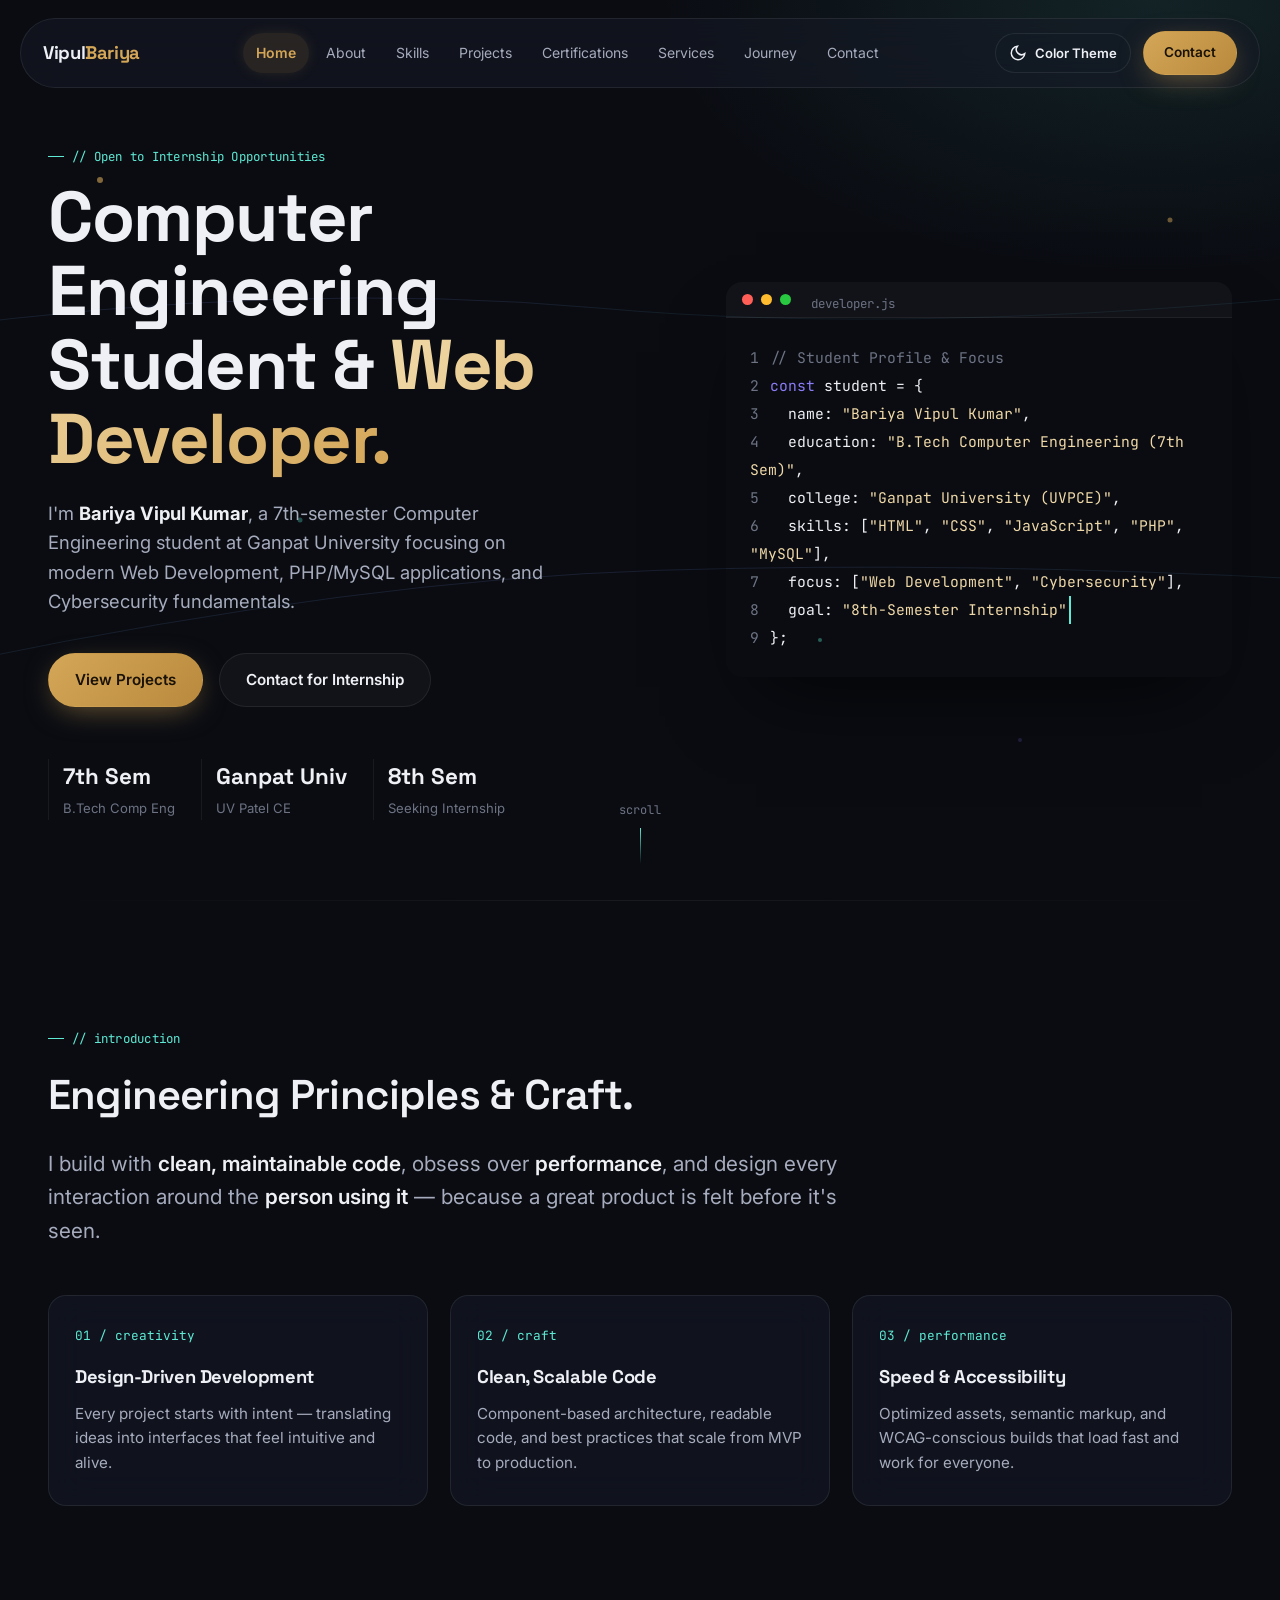
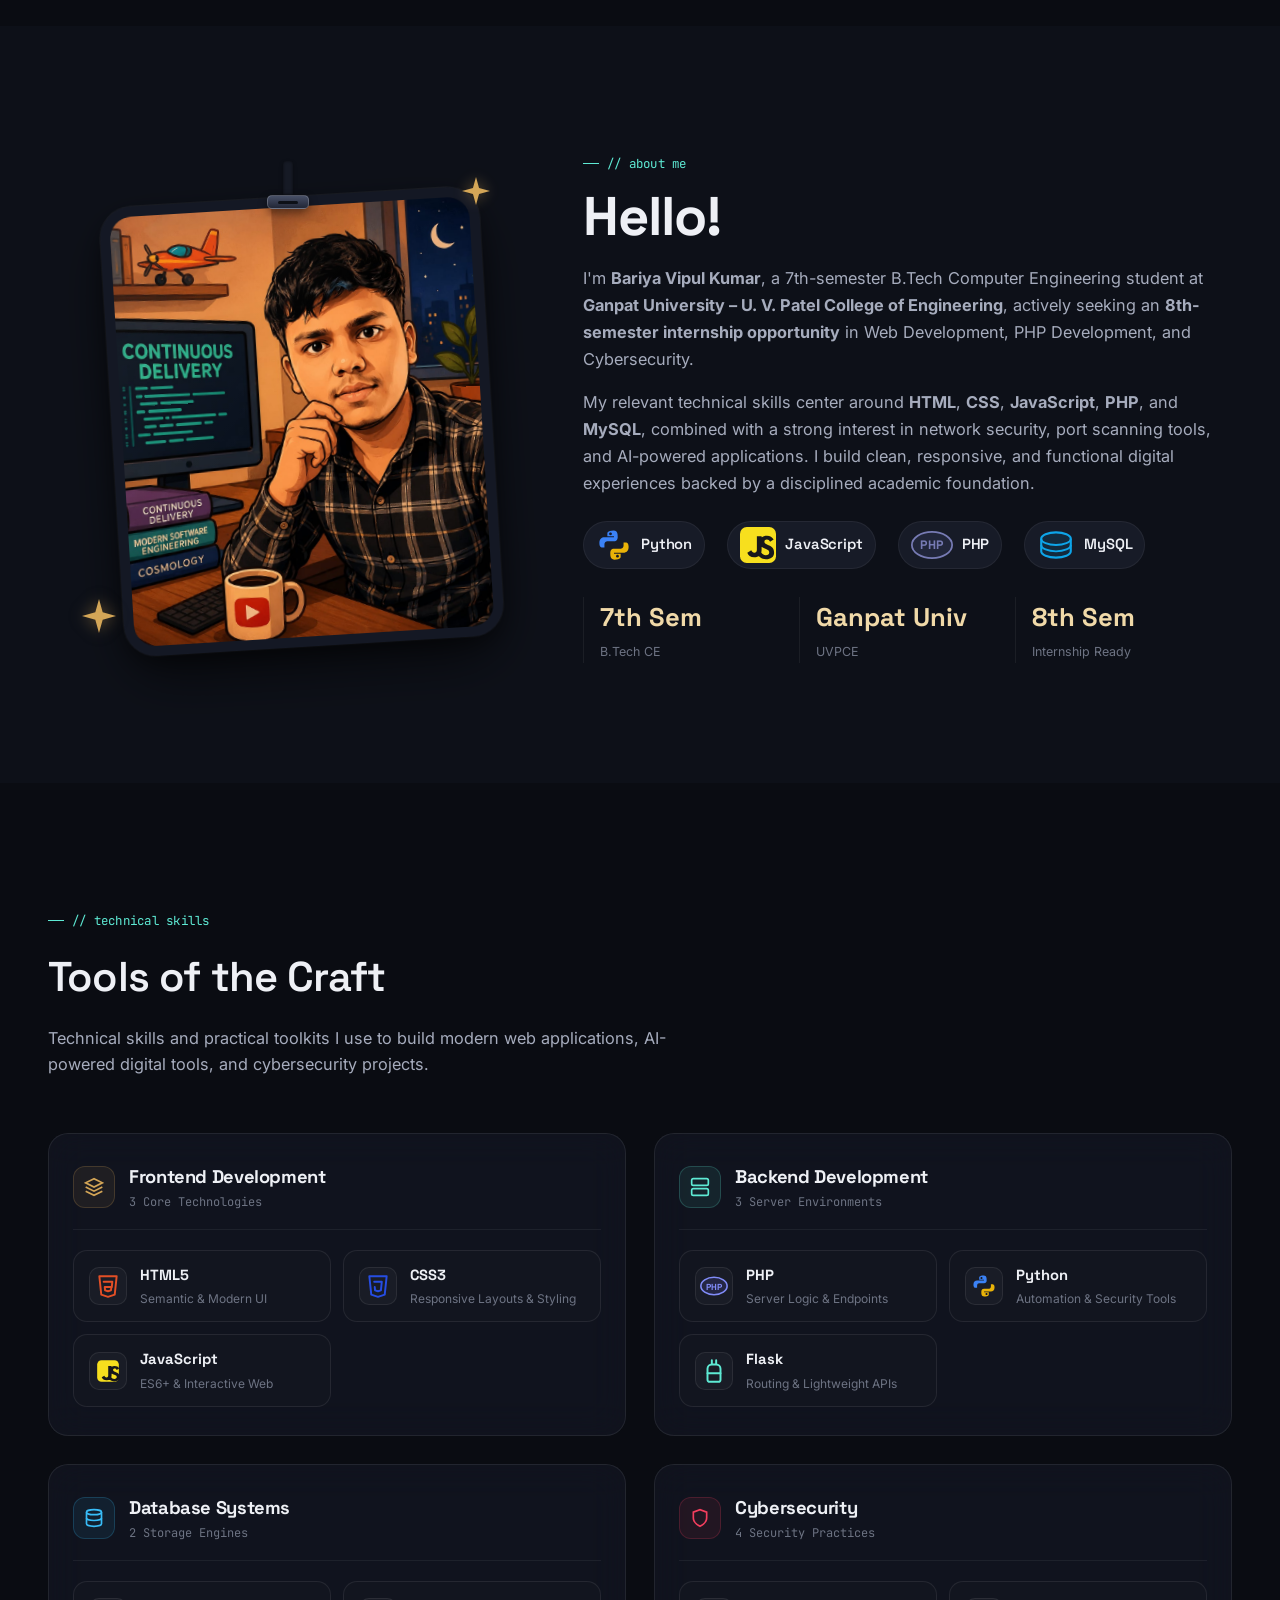
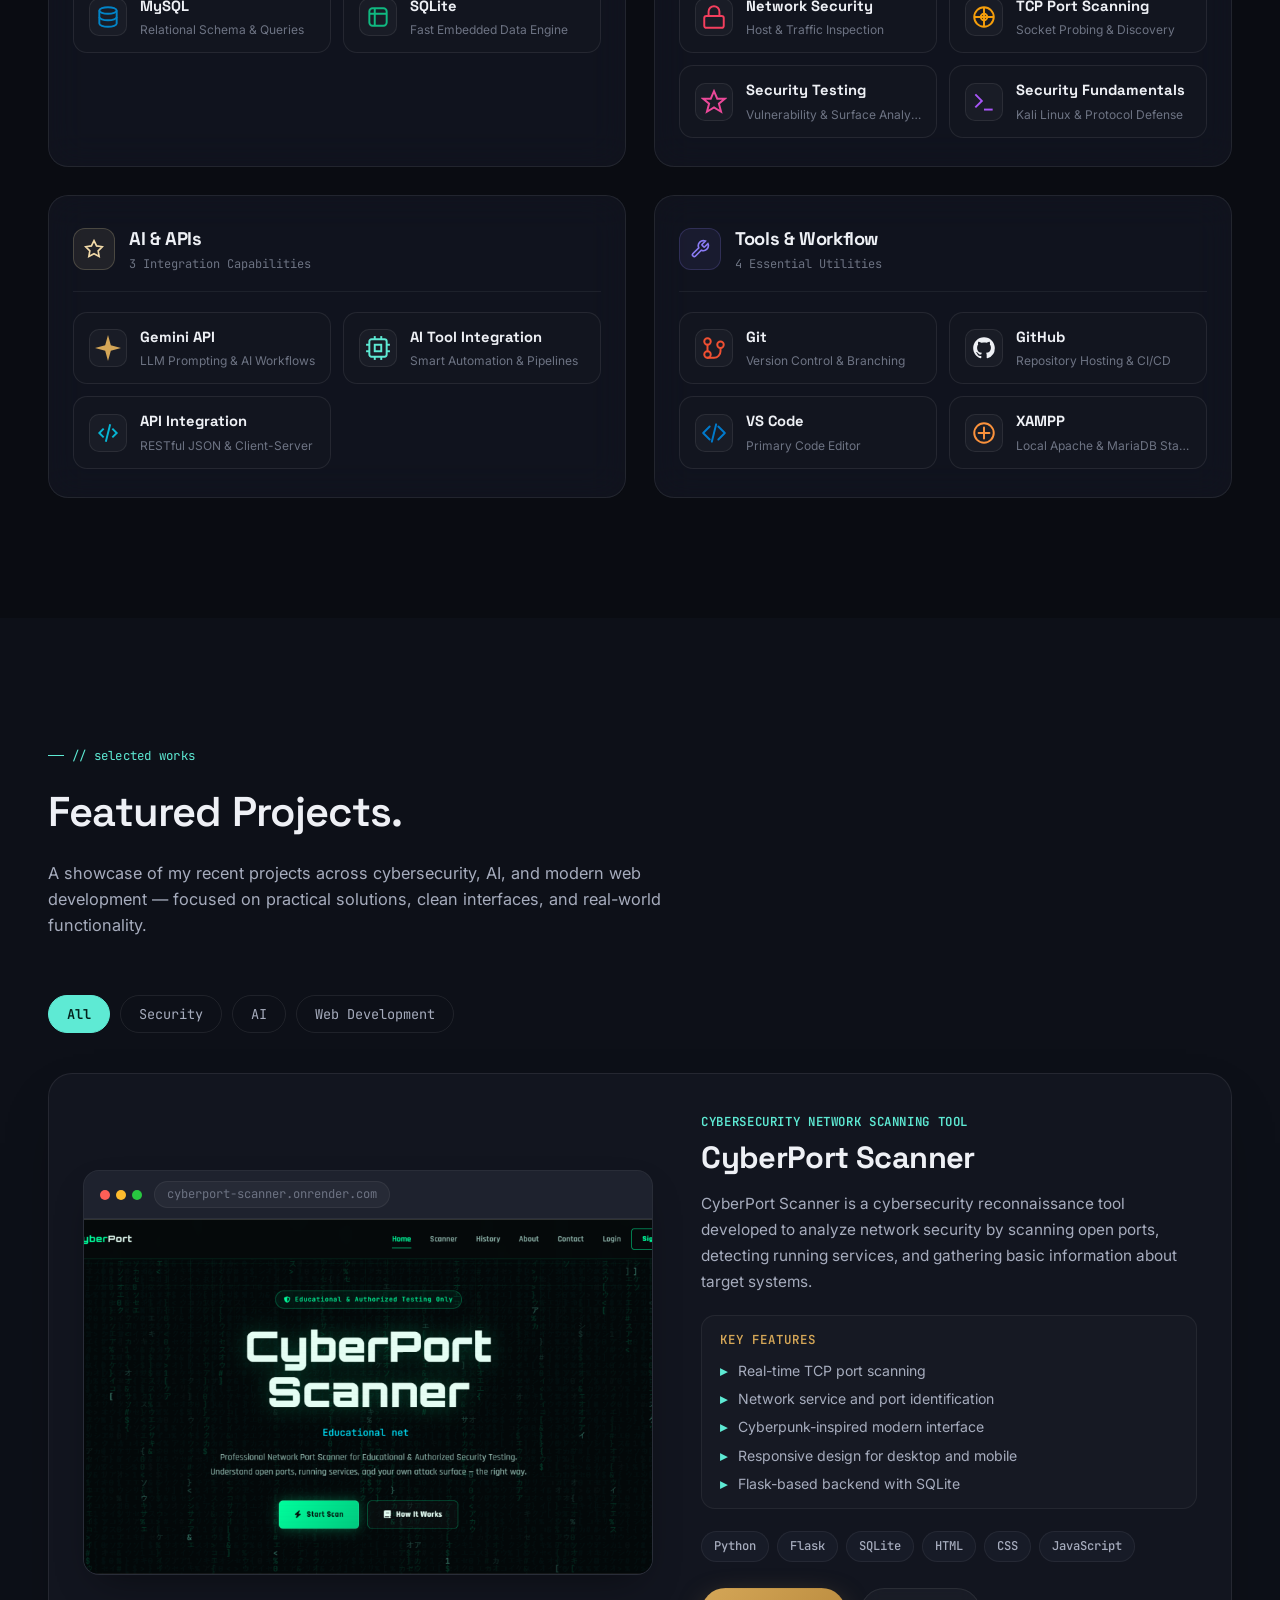
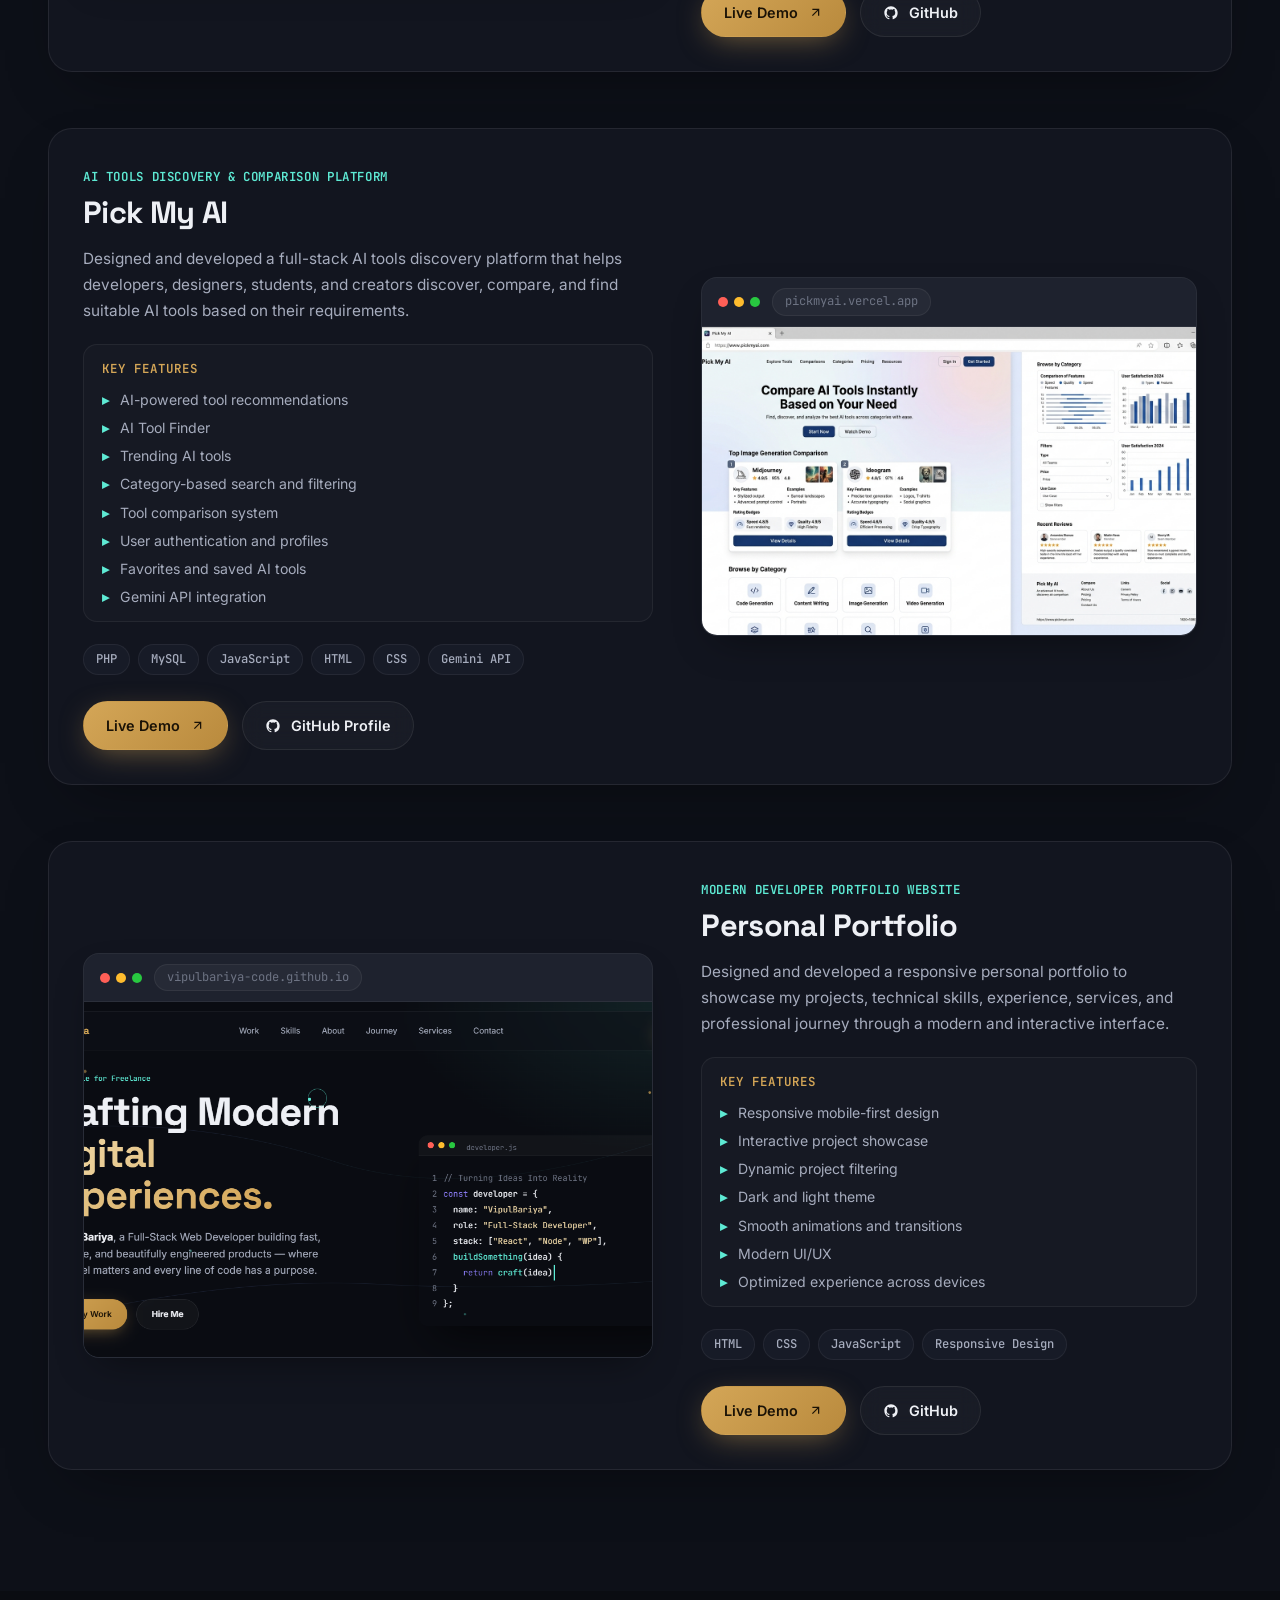
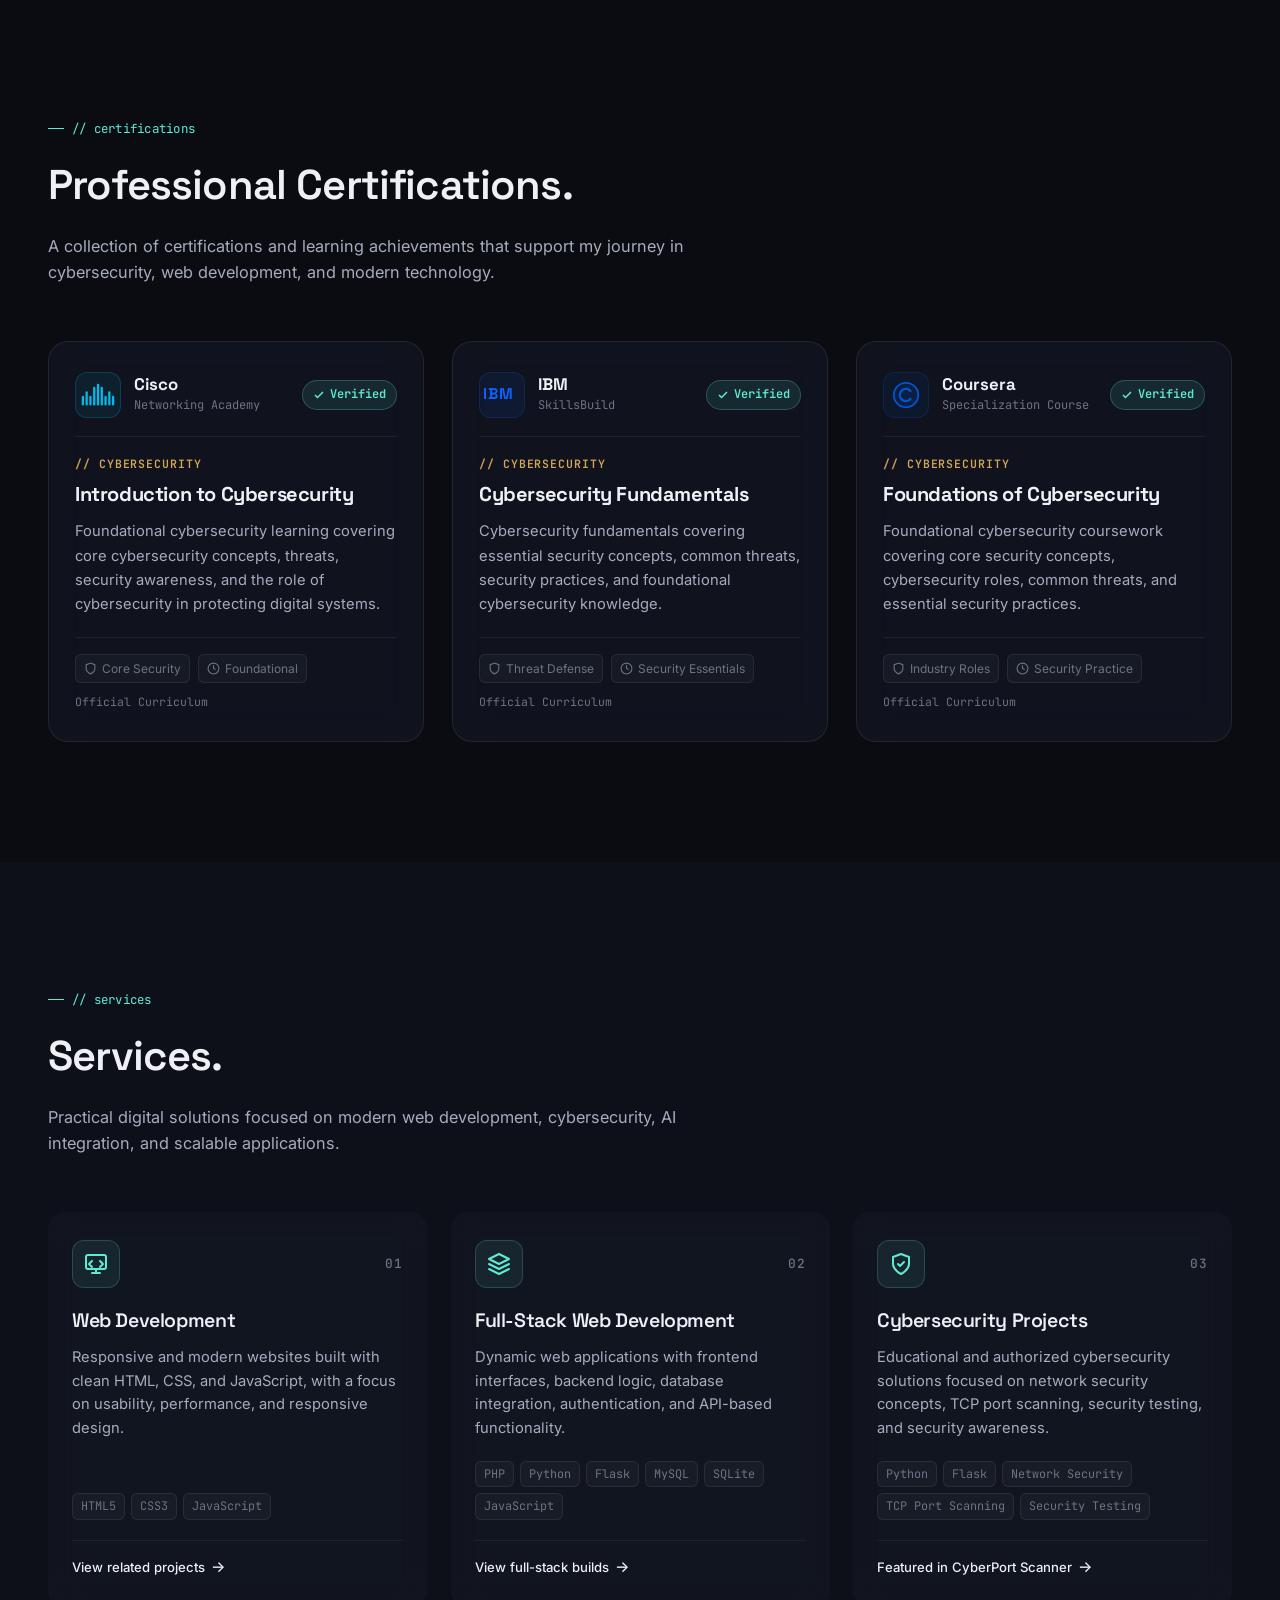
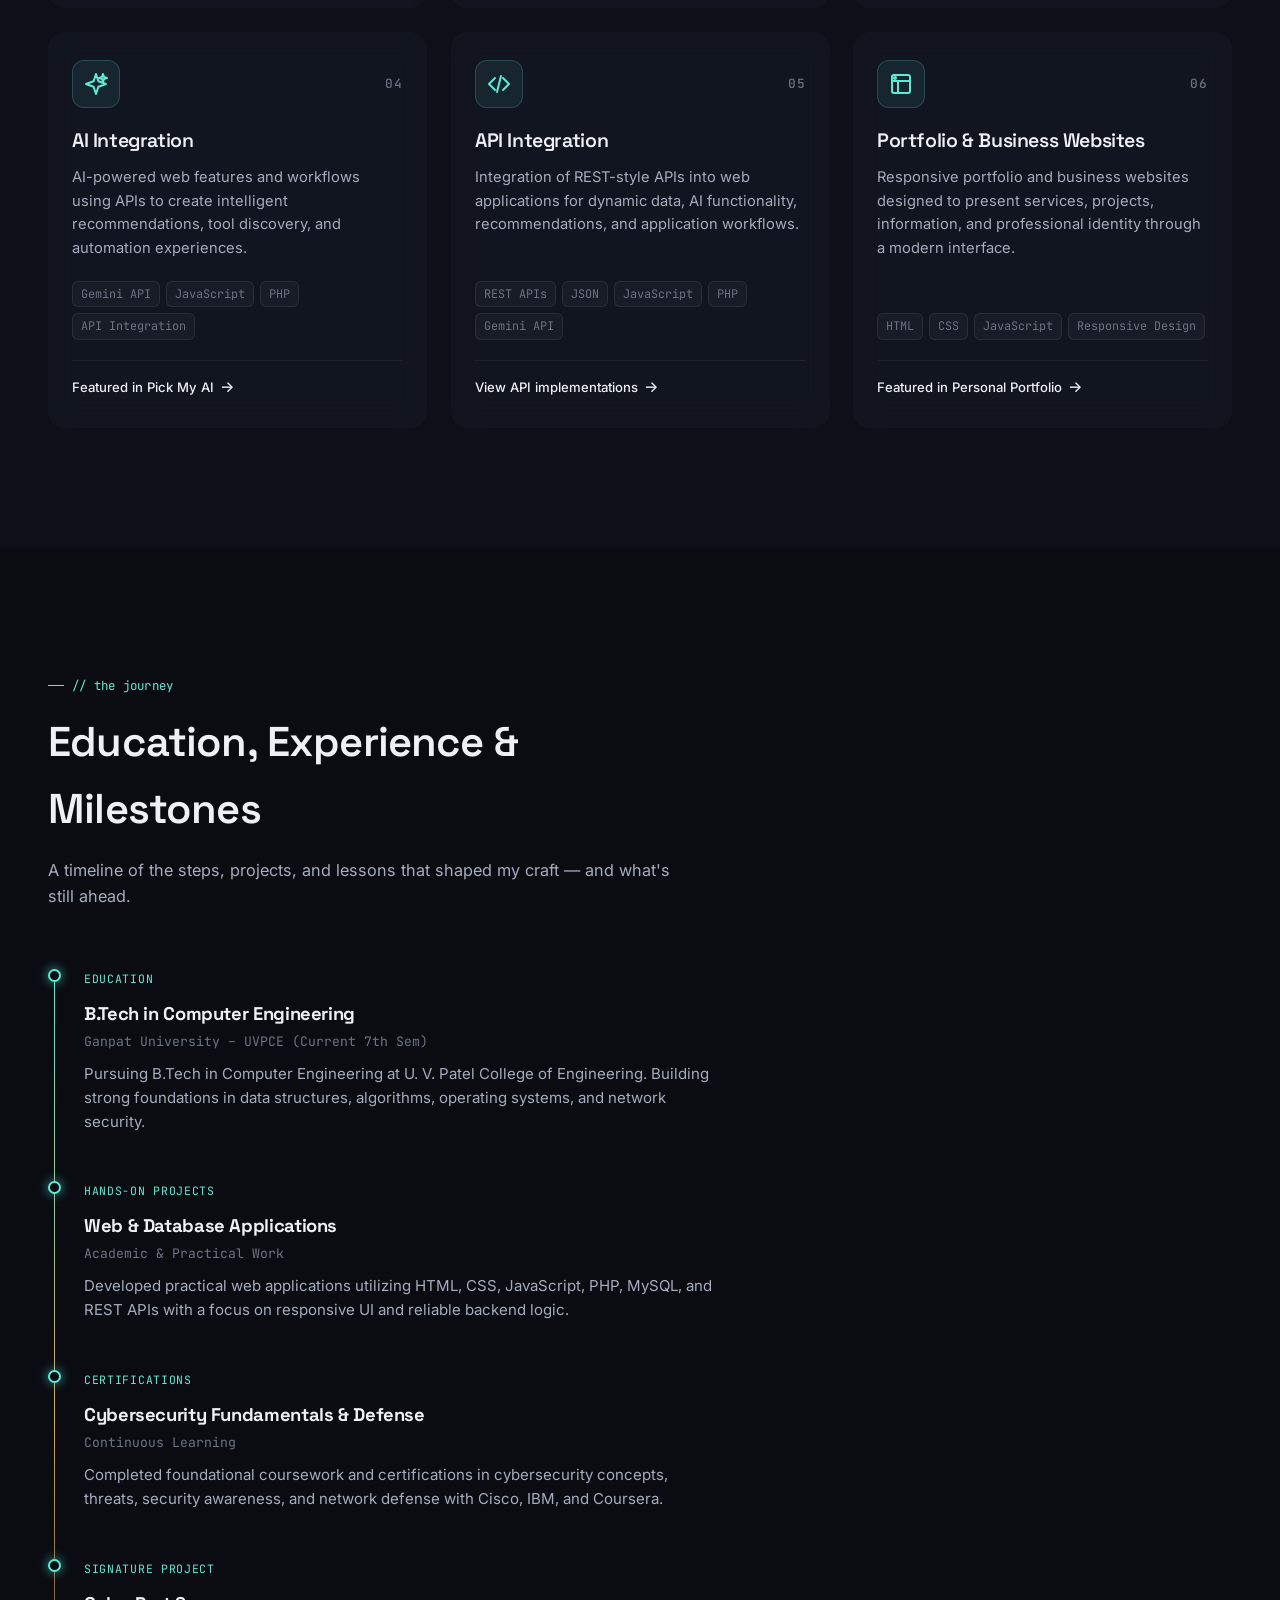
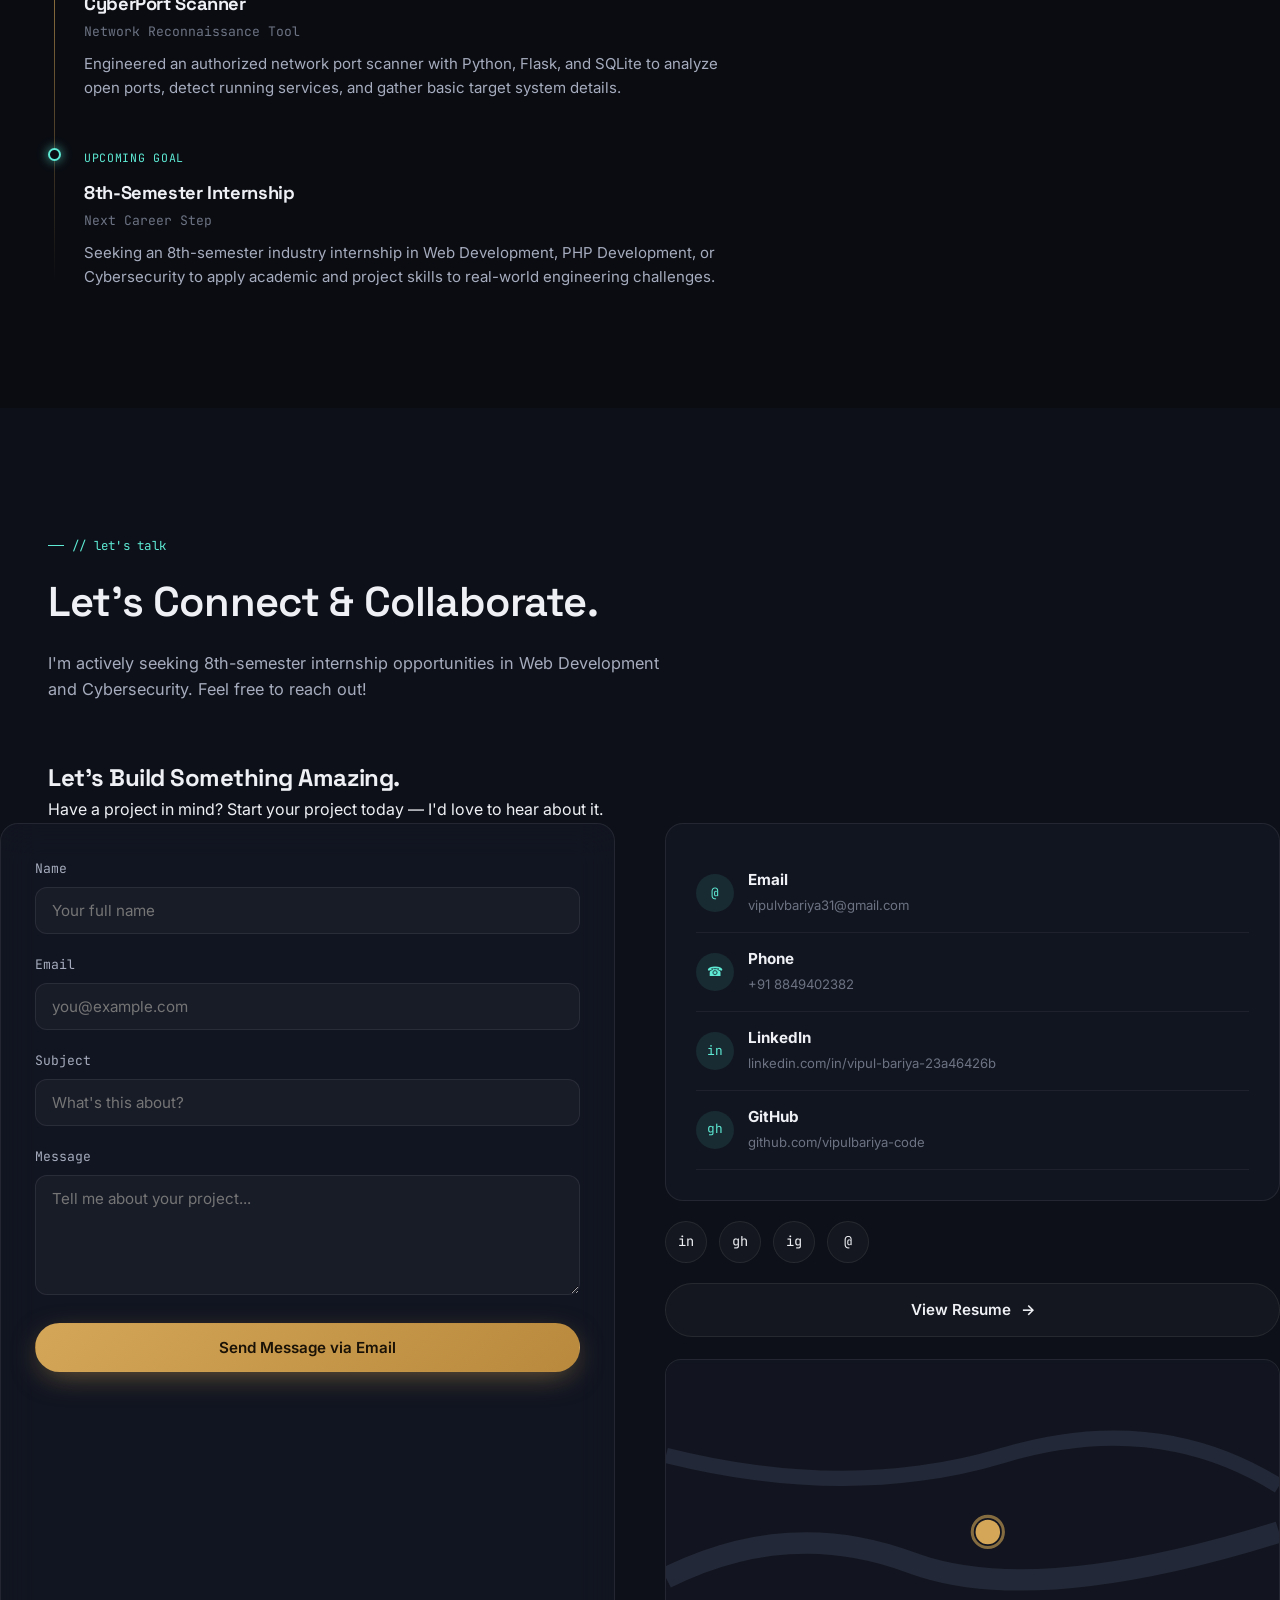
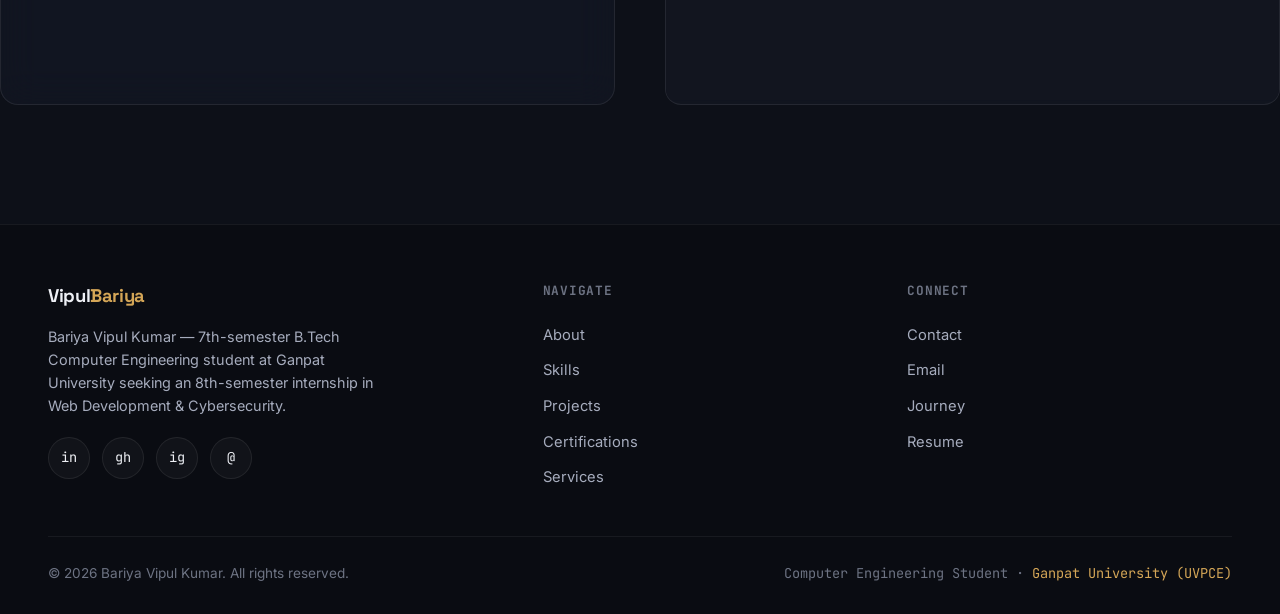
==== commit ad067d67: "Complete professional SEO optimization with structured data, heading hierarchy, and meta tags" ====
--- a/index.html
+++ b/index.html
@@ -3,30 +3,109 @@
 <head>
 <meta charset="UTF-8">
 <meta name="viewport" content="width=device-width, initial-scale=1.0">
-<title>Bariya Vipul Kumar — Computer Engineering Student | Web Developer &amp; Cybersecurity</title>
+<title>Vipul Bariya | Computer Engineering Student | Web Developer &amp; Cybersecurity Learner</title>
 <link rel="icon" type="image/png" href="logo.png">
+<link rel="apple-touch-icon" href="logo.png">
 <link rel="canonical" href="https://vipulbariya-code.github.io/Personal-portfolio/">
 
-<meta name="description" content="Portfolio of Bariya Vipul Kumar, a 7th-semester B.Tech Computer Engineering student at Ganpat University seeking an 8th-semester internship. Specialized in Web Development, PHP, MySQL, and Cybersecurity.">
-<meta name="keywords" content="Bariya Vipul Kumar, Vipul Bariya, Computer Engineering Student, Ganpat University, Web Developer, PHP Developer, MySQL, Cybersecurity, Internship, CyberPort Scanner">
+<meta name="description" content="Explore the portfolio of Vipul Bariya, a Computer Engineering student focused on web development, cybersecurity, and AI applications. Open to internships.">
+<meta name="keywords" content="Vipul Bariya, Bariya Vipul Kumar, Computer Engineering Student, Ganpat University, Web Developer, Cybersecurity, PHP Developer, MySQL, Python, CyberPort Scanner, Internship">
 <meta name="author" content="Bariya Vipul Kumar">
+<meta name="robots" content="index, follow, max-snippet:-1, max-image-preview:large, max-video-preview:-1">
+<meta name="googlebot" content="index, follow">
 
 <!-- Open Graph / Facebook -->
 <meta property="og:type" content="website">
 <meta property="og:url" content="https://vipulbariya-code.github.io/Personal-portfolio/">
-<meta property="og:title" content="Bariya Vipul Kumar — Computer Engineering Student | Web &amp; Cybersecurity">
-<meta property="og:description" content="Portfolio of Bariya Vipul Kumar, Computer Engineering student at Ganpat University. Seeking an 8th-semester internship in Web Development &amp; Cybersecurity.">
+<meta property="og:title" content="Vipul Bariya | Computer Engineering Student | Web Developer &amp; Cybersecurity Learner">
+<meta property="og:description" content="Explore the portfolio of Vipul Bariya, a Computer Engineering student focused on web development, cybersecurity, and AI applications. Open to internships.">
 <meta property="og:image" content="https://vipulbariya-code.github.io/Personal-portfolio/Personal_protfolio_Home_page.png">
-<meta property="og:site_name" content="Bariya Vipul Kumar Portfolio">
+<meta property="og:image:alt" content="Vipul Bariya Personal Portfolio Website Preview">
+<meta property="og:image:width" content="1200">
+<meta property="og:image:height" content="630">
+<meta property="og:site_name" content="Vipul Bariya Portfolio">
+<meta property="og:locale" content="en_US">
 
 <!-- Twitter / X -->
 <meta name="twitter:card" content="summary_large_image">
 <meta name="twitter:url" content="https://vipulbariya-code.github.io/Personal-portfolio/">
-<meta name="twitter:title" content="Bariya Vipul Kumar — Computer Engineering Student | Web &amp; Cybersecurity">
-<meta name="twitter:description" content="Portfolio of Bariya Vipul Kumar, Computer Engineering student at Ganpat University. Seeking an 8th-semester internship in Web Development &amp; Cybersecurity.">
+<meta name="twitter:title" content="Vipul Bariya | Computer Engineering Student | Web Developer &amp; Cybersecurity Learner">
+<meta name="twitter:description" content="Explore the portfolio of Vipul Bariya, a Computer Engineering student focused on web development, cybersecurity, and AI applications. Open to internships.">
 <meta name="twitter:image" content="https://vipulbariya-code.github.io/Personal-portfolio/Personal_protfolio_Home_page.png">
+<meta name="twitter:image:alt" content="Vipul Bariya Personal Portfolio Website Preview">
 
 <meta name="theme-color" content="#0a0c12">
+
+<!-- Schema.org JSON-LD Structured Data -->
+<script type="application/ld+json">
+{
+  "@context": "https://schema.org",
+  "@graph": [
+    {
+      "@type": "WebSite",
+      "@id": "https://vipulbariya-code.github.io/Personal-portfolio/#website",
+      "url": "https://vipulbariya-code.github.io/Personal-portfolio/",
+      "name": "Vipul Bariya Portfolio",
+      "description": "Portfolio of Vipul Bariya, Computer Engineering student focused on web development, cybersecurity, and AI applications.",
+      "inLanguage": "en-US",
+      "publisher": {
+        "@id": "https://vipulbariya-code.github.io/Personal-portfolio/#person"
+      }
+    },
+    {
+      "@type": "ProfilePage",
+      "@id": "https://vipulbariya-code.github.io/Personal-portfolio/#webpage",
+      "url": "https://vipulbariya-code.github.io/Personal-portfolio/",
+      "name": "Vipul Bariya | Computer Engineering Student | Web Developer & Cybersecurity Learner",
+      "isPartOf": {
+        "@id": "https://vipulbariya-code.github.io/Personal-portfolio/#website"
+      },
+      "about": {
+        "@id": "https://vipulbariya-code.github.io/Personal-portfolio/#person"
+      },
+      "mainEntity": {
+        "@id": "https://vipulbariya-code.github.io/Personal-portfolio/#person"
+      }
+    },
+    {
+      "@type": "Person",
+      "@id": "https://vipulbariya-code.github.io/Personal-portfolio/#person",
+      "name": "Vipul Bariya",
+      "alternateName": "Bariya Vipul Kumar",
+      "jobTitle": "Computer Engineering Student & Web Developer",
+      "description": "7th-semester B.Tech Computer Engineering student at Ganpat University (U. V. Patel College of Engineering) seeking an 8th-semester internship in web development and cybersecurity.",
+      "url": "https://vipulbariya-code.github.io/Personal-portfolio/",
+      "image": "https://vipulbariya-code.github.io/Personal-portfolio/imag1.jpeg",
+      "sameAs": [
+        "https://github.com/vipulbariya-code",
+        "https://www.linkedin.com/in/vipul-bariya-23a46426b/"
+      ],
+      "alumniOf": {
+        "@type": "EducationalOrganization",
+        "name": "Ganpat University",
+        "department": "U. V. Patel College of Engineering"
+      },
+      "knowsAbout": [
+        "Web Development",
+        "Full-Stack Development",
+        "HTML5",
+        "CSS3",
+        "JavaScript",
+        "PHP",
+        "Python",
+        "MySQL",
+        "SQLite",
+        "Cybersecurity Fundamentals",
+        "Network Security",
+        "TCP Port Scanning",
+        "AI Integration",
+        "Gemini API"
+      ]
+    }
+  ]
+}
+</script>
+
 <script>
   (function () {
     try {
@@ -38,7 +117,7 @@
     }
   })();
 </script>
-<link rel="preconnect"  href="https://fonts.googleapis.com">
+<link rel="preconnect" href="https://fonts.googleapis.com">
 <link rel="preconnect" href="https://fonts.gstatic.com" crossorigin>
 <link href="https://fonts.googleapis.com/css2?family=Space+Grotesk:wght@400;500;600;700&family=Inter:wght@400;500;600;700&family=JetBrains+Mono:wght@400;500;600&display=swap" rel="stylesheet">
 <link rel="stylesheet" href="style.css">
@@ -53,7 +132,7 @@
 
 <div id="loader" aria-hidden="true">
 
-    <img src="logo.png" alt="Vipul Bariya Logo" class="loader-logo">
+    <img src="logo.png" alt="Vipul Bariya Logo" class="loader-logo" width="150" height="150" loading="eager" decoding="async">
 
     <div class="loader-text">
         VIPUL BARIYA
@@ -141,7 +220,7 @@
   <div class="container hero-grid">
     <div class="hero-content">
       <div class="eyebrow">// Open to Internship Opportunities</div>
-      <h1>Building Practical <span class="accent">Web &amp; Security Solutions.</span></h1>
+      <h1>Computer Engineering Student &amp; <span class="accent">Web Developer.</span></h1>
       <p class="lead">I'm <strong style="color:var(--ink)">Bariya Vipul Kumar</strong>, a 7th-semester Computer Engineering student at Ganpat University focusing on modern Web Development, PHP/MySQL applications, and Cybersecurity fundamentals.</p>
       <div class="hero-actions">
         <a href="#work" class="btn btn-primary">View Projects</a>
@@ -171,7 +250,7 @@
       </div>
     </div>
   </div>
-  <div class="scroll-cue"  aria-hidden="true"><span>scroll</span><span class="stick"></span></div>
+  <div class="scroll-cue" aria-hidden="true"><span>scroll</span><span class="stick"></span></div>
 </section>
 
 <div class="container"><div class="divider"></div></div>
@@ -180,6 +259,7 @@
 <section id="intro">
   <div class="container">
     <div class="eyebrow reveal">// introduction</div>
+    <h2 class="reveal" style="font-size:clamp(1.8rem,4vw,2.6rem);font-weight:600;margin-bottom:18px;">Engineering Principles &amp; Craft.</h2>
     <p class="intro-lead reveal">I build with <strong>clean, maintainable code</strong>, obsess over <strong>performance</strong>, and design every interaction around the <strong>person using it</strong> — because a great product is felt before it's seen.</p>
     <div class="intro-grid">
       <div class="glass intro-card reveal">
@@ -219,7 +299,7 @@
         <!-- Tilted Tablet Frame -->
         <div class="about-frame">
           <div class="frame-screen">
-            <img src="./imag1.jpeg" alt="Vipul Bariya - Full-Stack Web Developer and Cybersecurity Learner" loading="lazy">
+            <img src="imag1.jpeg" alt="Bariya Vipul Kumar — Computer Engineering Student and Web Developer" width="380" height="430" loading="lazy" decoding="async">
             <div class="frame-shine" aria-hidden="true"></div>
           </div>
         </div>
@@ -689,7 +769,7 @@
                     </div>
                     <div class="project-image-container">
                         <div class="image-loader"></div>
-                        <img src="CyberPort_Scanner_Home_page.png" alt="CyberPort Scanner — Network Security Port Scanner Homepage Interface" class="project-image" loading="lazy" onerror="this.onerror=null;this.src='data:image/svg+xml,%3Csvg%20width%3D%22600%22%20height%3D%22375%22%20viewBox%3D%220%200%20600%20375%22%20xmlns%3D%22http%3A%2F%2Fwww.w3.org%2F2000%2Fsvg%22%3E%3Crect%20width%3D%22600%22%20height%3D%22375%22%20fill%3D%22%2312151f%22%2F%3E%3Ctext%20x%3D%2250%25%22%20y%3D%2250%25%22%20dominant-baseline%3D%22middle%22%20text-anchor%3D%22middle%22%20font-family%3D%22monospace%22%20font-size%3D%2218%22%20fill%3D%22%235eead4%22%3ECyberPort%20Scanner%20Preview%3C%2Ftext%3E%3C%2Fsvg%3E';">
+                        <img src="CyberPort_Scanner_Home_page.png" alt="CyberPort Scanner — Network Security Port Scanner Homepage Interface" class="project-image" width="600" height="375" loading="lazy" decoding="async" onerror="this.onerror=null;this.src='data:image/svg+xml,%3Csvg%20width%3D%22600%22%20height%3D%22375%22%20viewBox%3D%220%200%20600%20375%22%20xmlns%3D%22http%3A%2F%2Fwww.w3.org%2F2000%2Fsvg%22%3E%3Crect%20width%3D%22600%22%20height%3D%22375%22%20fill%3D%22%2312151f%22%2F%3E%3Ctext%20x%3D%2250%25%22%20y%3D%2250%25%22%20dominant-baseline%3D%22middle%22%20text-anchor%3D%22middle%22%20font-family%3D%22monospace%22%20font-size%3D%2218%22%20fill%3D%22%235eead4%22%3ECyberPort%20Scanner%20Preview%3C%2Ftext%3E%3C%2Fsvg%3E';">
                     </div>
                 </div>
             </div>
@@ -745,7 +825,7 @@
                     </div>
                     <div class="project-image-container">
                         <div class="image-loader"></div>
-                        <img src="pickmyai-preview.jpg" alt="Pick My AI — AI Tools Discovery & Comparison Platform Interface" class="project-image" loading="lazy" onerror="this.onerror=null;this.src='data:image/svg+xml,%3Csvg%20width%3D%22600%22%20height%3D%22375%22%20viewBox%3D%220%200%20600%20375%22%20xmlns%3D%22http%3A%2F%2Fwww.w3.org%2F2000%2Fsvg%22%3E%3Crect%20width%3D%22600%22%20height%3D%22375%22%20fill%3D%22%2312151f%22%2F%3E%3Ctext%20x%3D%2250%25%22%20y%3D%2250%25%22%20dominant-baseline%3D%22middle%22%20text-anchor%3D%22middle%22%20font-family%3D%22monospace%22%20font-size%3D%2218%22%20fill%3D%22%235eead4%22%3EPick%20My%20AI%20Preview%3C%2Ftext%3E%3C%2Fsvg%3E';">
+                        <img src="pickmyai-preview.jpg" alt="Pick My AI — AI Tools Discovery & Comparison Platform Interface" class="project-image" width="600" height="375" loading="lazy" decoding="async" onerror="this.onerror=null;this.src='data:image/svg+xml,%3Csvg%20width%3D%22600%22%20height%3D%22375%22%20viewBox%3D%220%200%20600%20375%22%20xmlns%3D%22http%3A%2F%2Fwww.w3.org%2F2000%2Fsvg%22%3E%3Crect%20width%3D%22600%22%20height%3D%22375%22%20fill%3D%22%2312151f%22%2F%3E%3Ctext%20x%3D%2250%25%22%20y%3D%2250%25%22%20dominant-baseline%3D%22middle%22%20text-anchor%3D%22middle%22%20font-family%3D%22monospace%22%20font-size%3D%2218%22%20fill%3D%22%235eead4%22%3EPick%20My%20AI%20Preview%3C%2Ftext%3E%3C%2Fsvg%3E';">
                     </div>
                 </div>
             </div>
@@ -804,7 +884,7 @@
                     </div>
                     <div class="project-image-container">
                         <div class="image-loader"></div>
-                        <img src="Personal_protfolio_Home_page.png" alt="Personal Portfolio — Modern Developer Portfolio Interface" class="project-image" loading="lazy" onerror="this.onerror=null;this.src='data:image/svg+xml,%3Csvg%20width%3D%22600%22%20height%3D%22375%22%20viewBox%3D%220%200%20600%20375%22%20xmlns%3D%22http%3A%2F%2Fwww.w3.org%2F2000%2Fsvg%22%3E%3Crect%20width%3D%22600%22%20height%3D%22375%22%20fill%3D%22%2312151f%22%2F%3E%3Ctext%20x%3D%2250%25%22%20y%3D%2250%25%22%20dominant-baseline%3D%22middle%22%20text-anchor%3D%22middle%22%20font-family%3D%22monospace%22%20font-size%3D%2218%22%20fill%3D%22%235eead4%22%3EPortfolio%20Preview%3C%2Ftext%3E%3C%2Fsvg%3E';">
+                        <img src="Personal_protfolio_Home_page.png" alt="Personal Portfolio — Modern Developer Portfolio Interface" class="project-image" width="600" height="375" loading="lazy" decoding="async" onerror="this.onerror=null;this.src='data:image/svg+xml,%3Csvg%20width%3D%22600%22%20height%3D%22375%22%20viewBox%3D%220%200%20600%20375%22%20xmlns%3D%22http%3A%2F%2Fwww.w3.org%2F2000%2Fsvg%22%3E%3Crect%20width%3D%22600%22%20height%3D%22375%22%20fill%3D%22%2312151f%22%2F%3E%3Ctext%20x%3D%2250%25%22%20y%3D%2250%25%22%20dominant-baseline%3D%22middle%22%20text-anchor%3D%22middle%22%20font-family%3D%22monospace%22%20font-size%3D%2218%22%20fill%3D%22%235eead4%22%3EPortfolio%20Preview%3C%2Ftext%3E%3C%2Fsvg%3E';">
                     </div>
                 </div>
             </div>
@@ -1340,7 +1420,7 @@
         </div>
       </div>
       <div class="footer-col">
-        <h4>Navigate</h4>
+        <h3>Navigate</h3>
         <a href="#about">About</a>
         <a href="#skills">Skills</a>
         <a href="#work">Projects</a>
@@ -1348,7 +1428,7 @@
         <a href="#services">Services</a>
       </div>
       <div class="footer-col">
-        <h4>Connect</h4>
+        <h3>Connect</h3>
         <a href="#contact">Contact</a>
         <a href="mailto:vipulvbariya31@gmail.com">Email</a>
         <a href="#timeline">Journey</a>
--- a/style.css
+++ b/style.css
@@ -1679,7 +1679,7 @@
 .footer-grid{display:grid;grid-template-columns:1.4fr 1fr 1fr;gap:40px;margin-bottom:40px;}
 @media (max-width:760px){.footer-grid{grid-template-columns:1fr;}}
 .footer-brand p{color:var(--ink-dim);font-size:0.9rem;margin-top:14px;max-width:340px;}
-.footer-col h4{font-family:'JetBrains Mono',monospace;font-size:0.8rem;color:var(--ink-faint);text-transform:uppercase;letter-spacing:0.06em;margin-bottom:16px;}
+.footer-col h3, .footer-col h4{font-family:'JetBrains Mono',monospace;font-size:0.8rem;color:var(--ink-faint);text-transform:uppercase;letter-spacing:0.06em;margin-bottom:16px;}
 .footer-col a{display:block;color:var(--ink-dim);font-size:0.92rem;padding:6px 0;transition:color .25s;}
 .footer-col a:hover{color:var(--teal);}
 .footer-bottom{display:flex;justify-content:space-between;align-items:center;flex-wrap:wrap;gap:14px;padding-top:26px;border-top:1px solid var(--line);font-size:0.85rem;color:var(--ink-faint);}
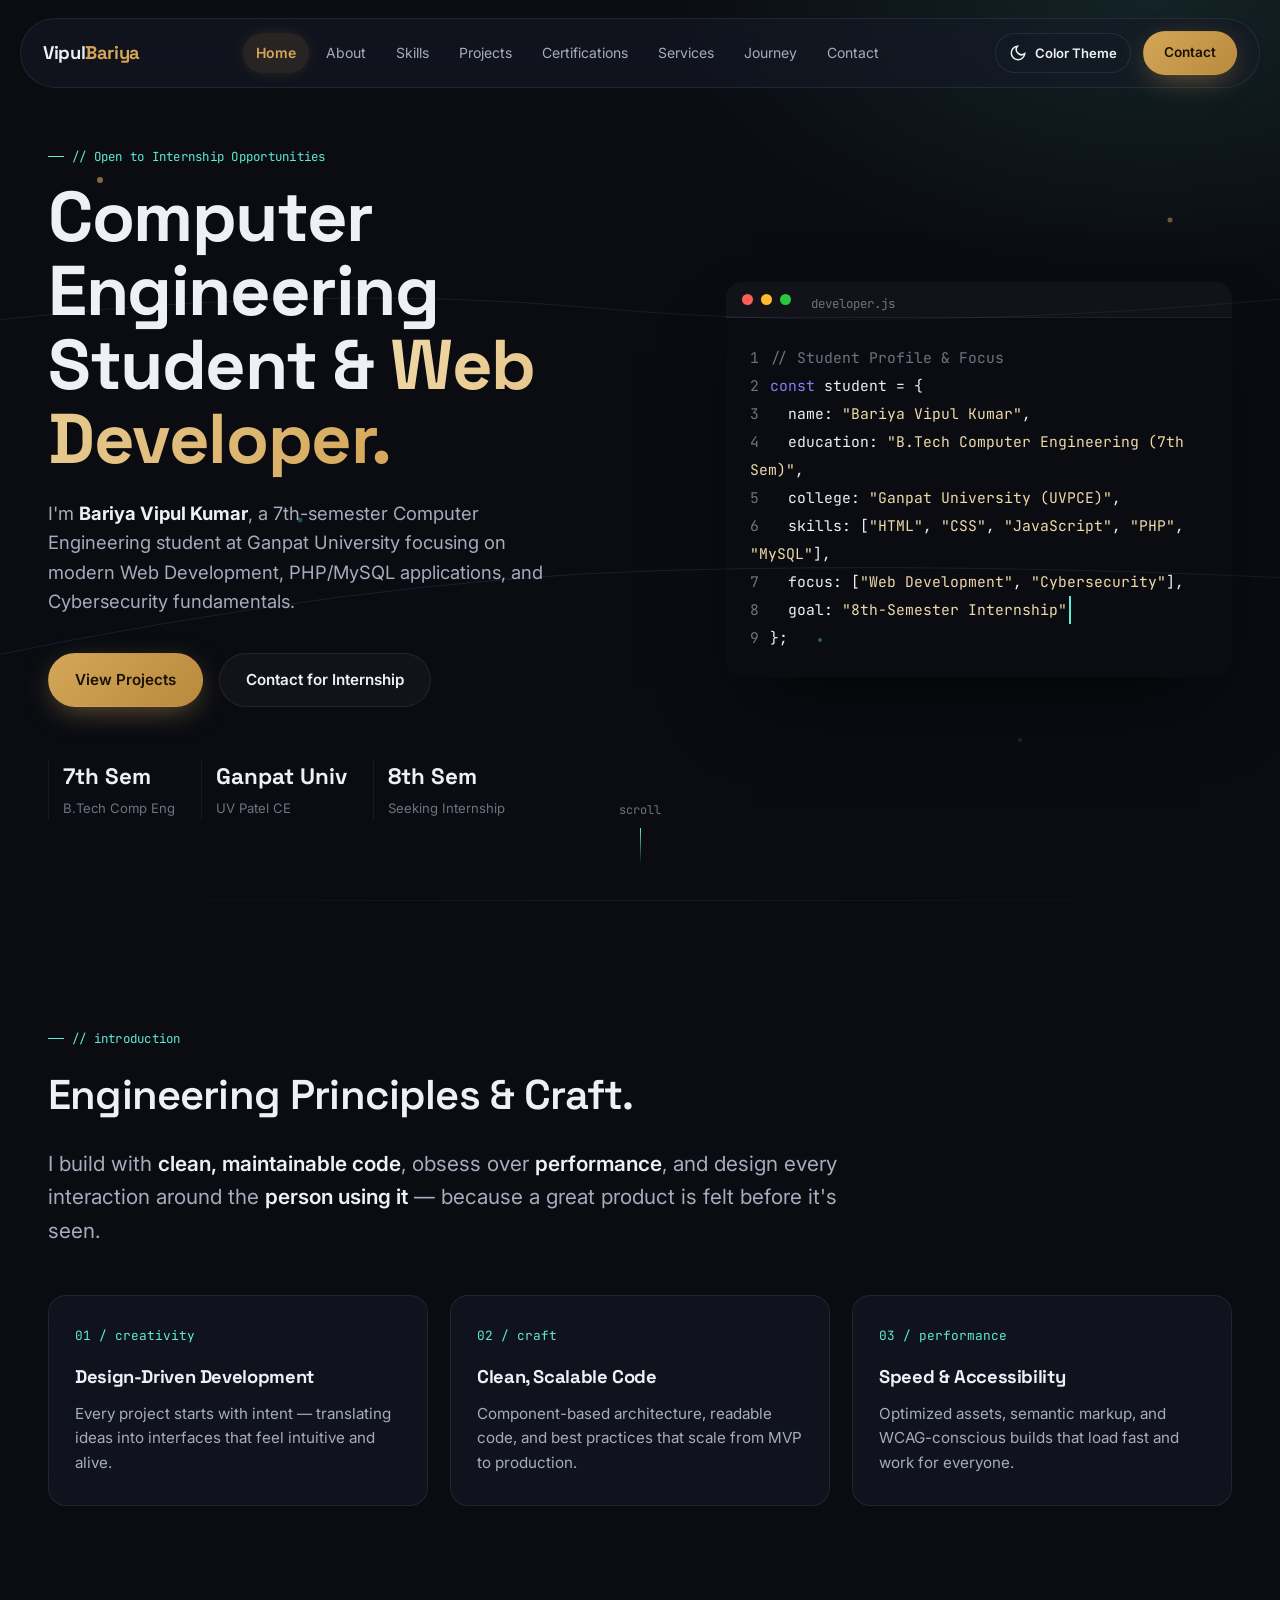
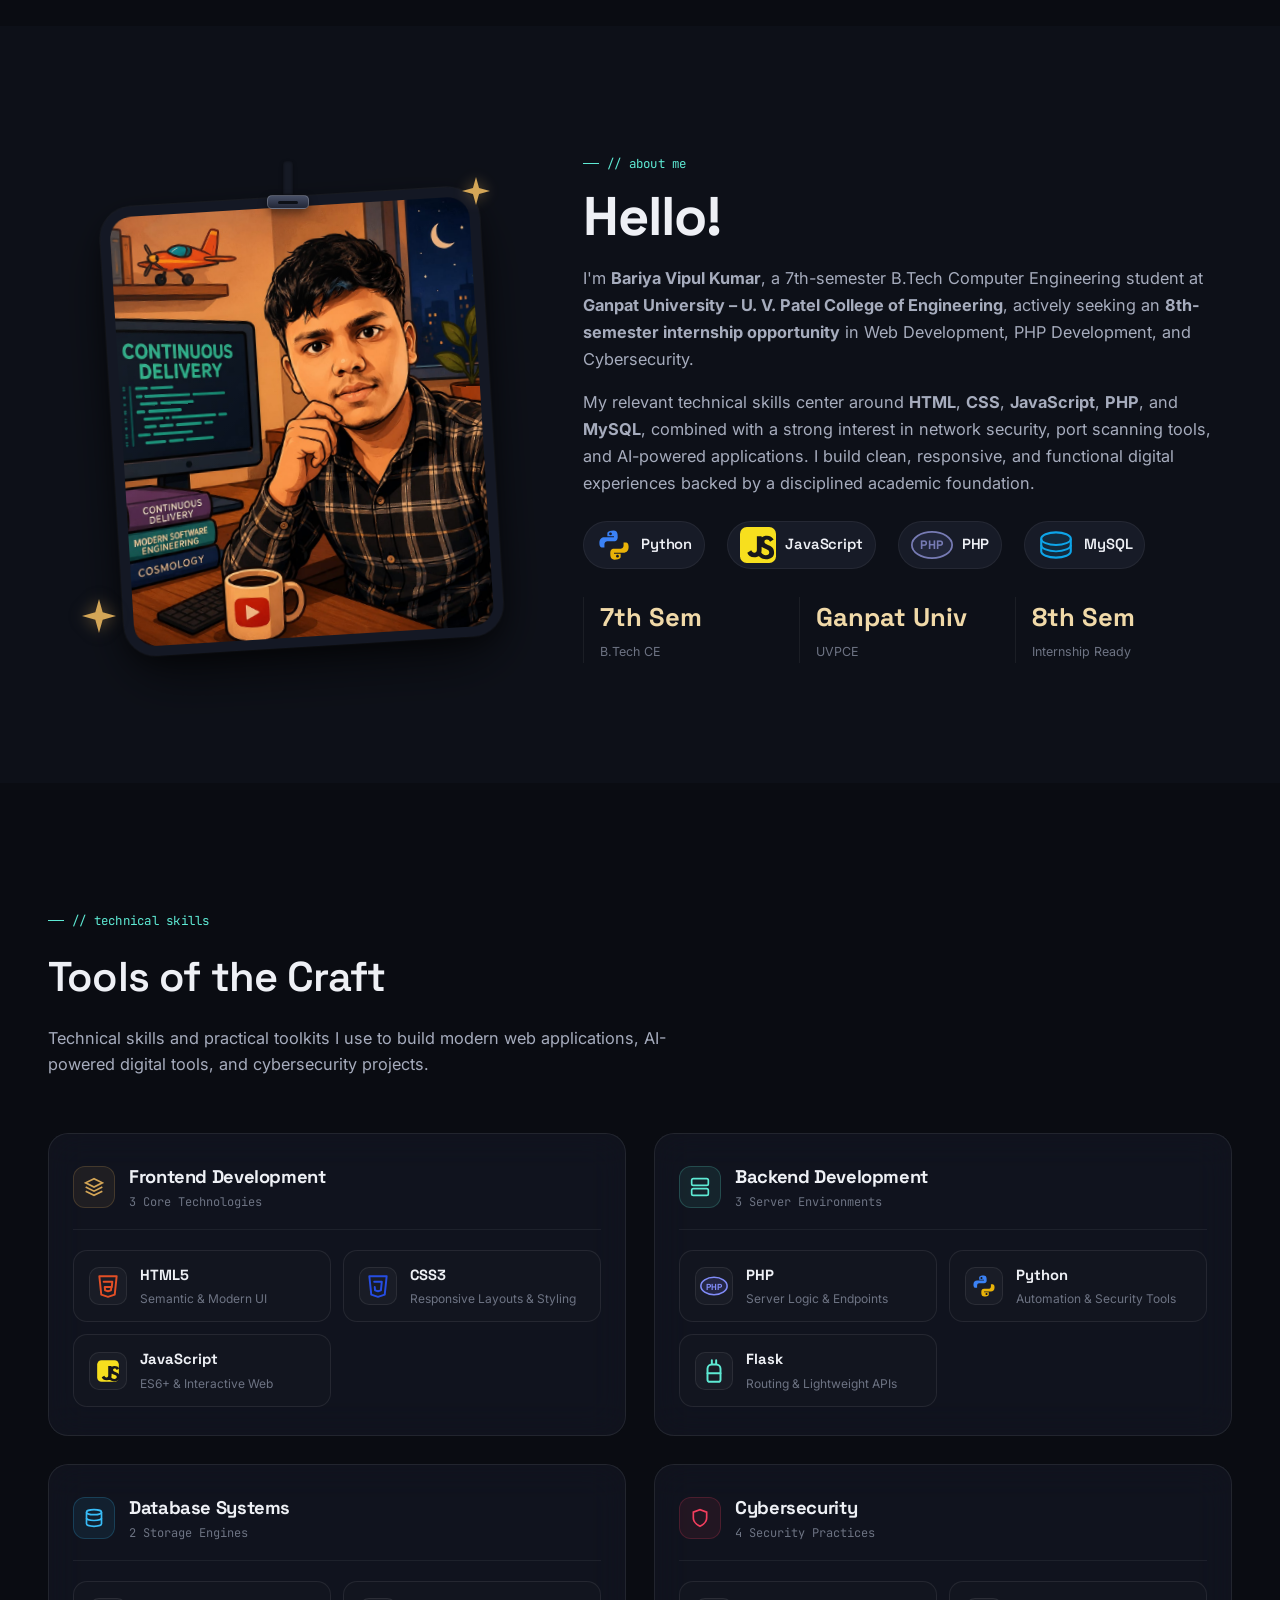
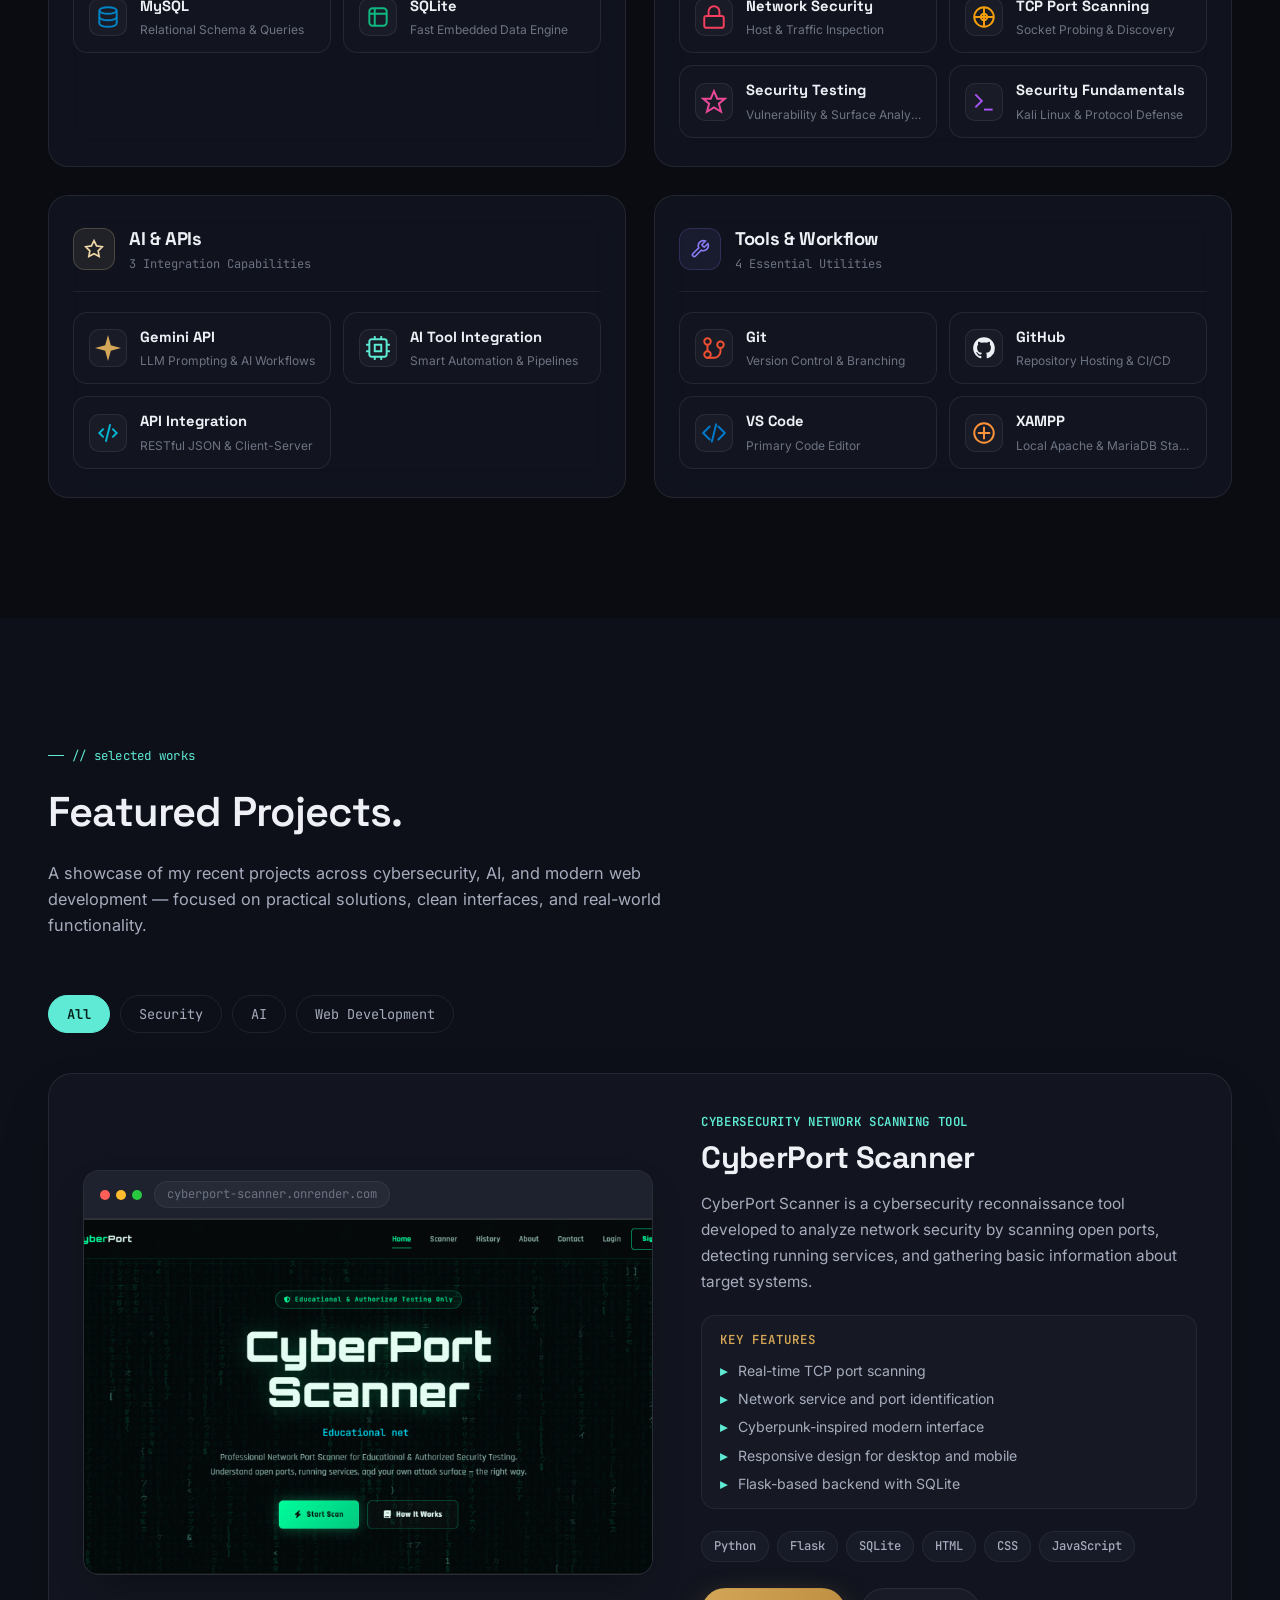
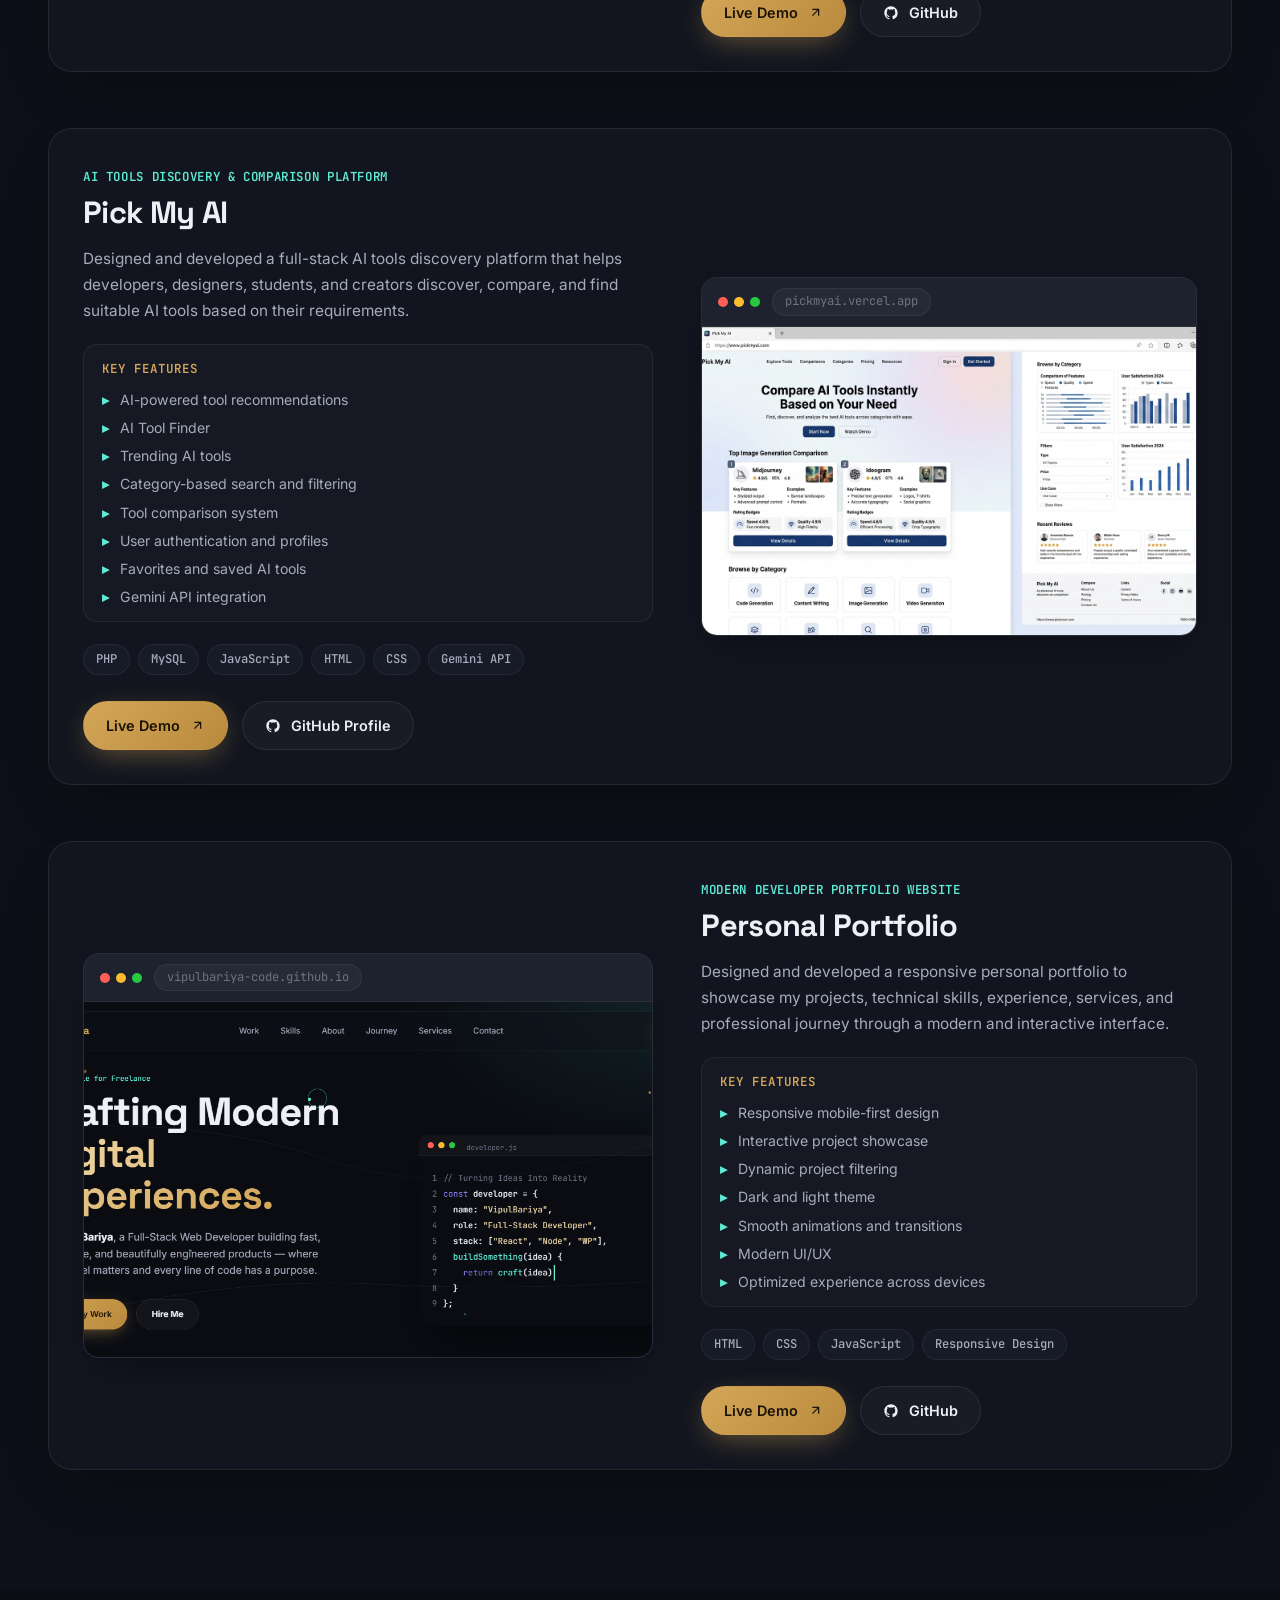
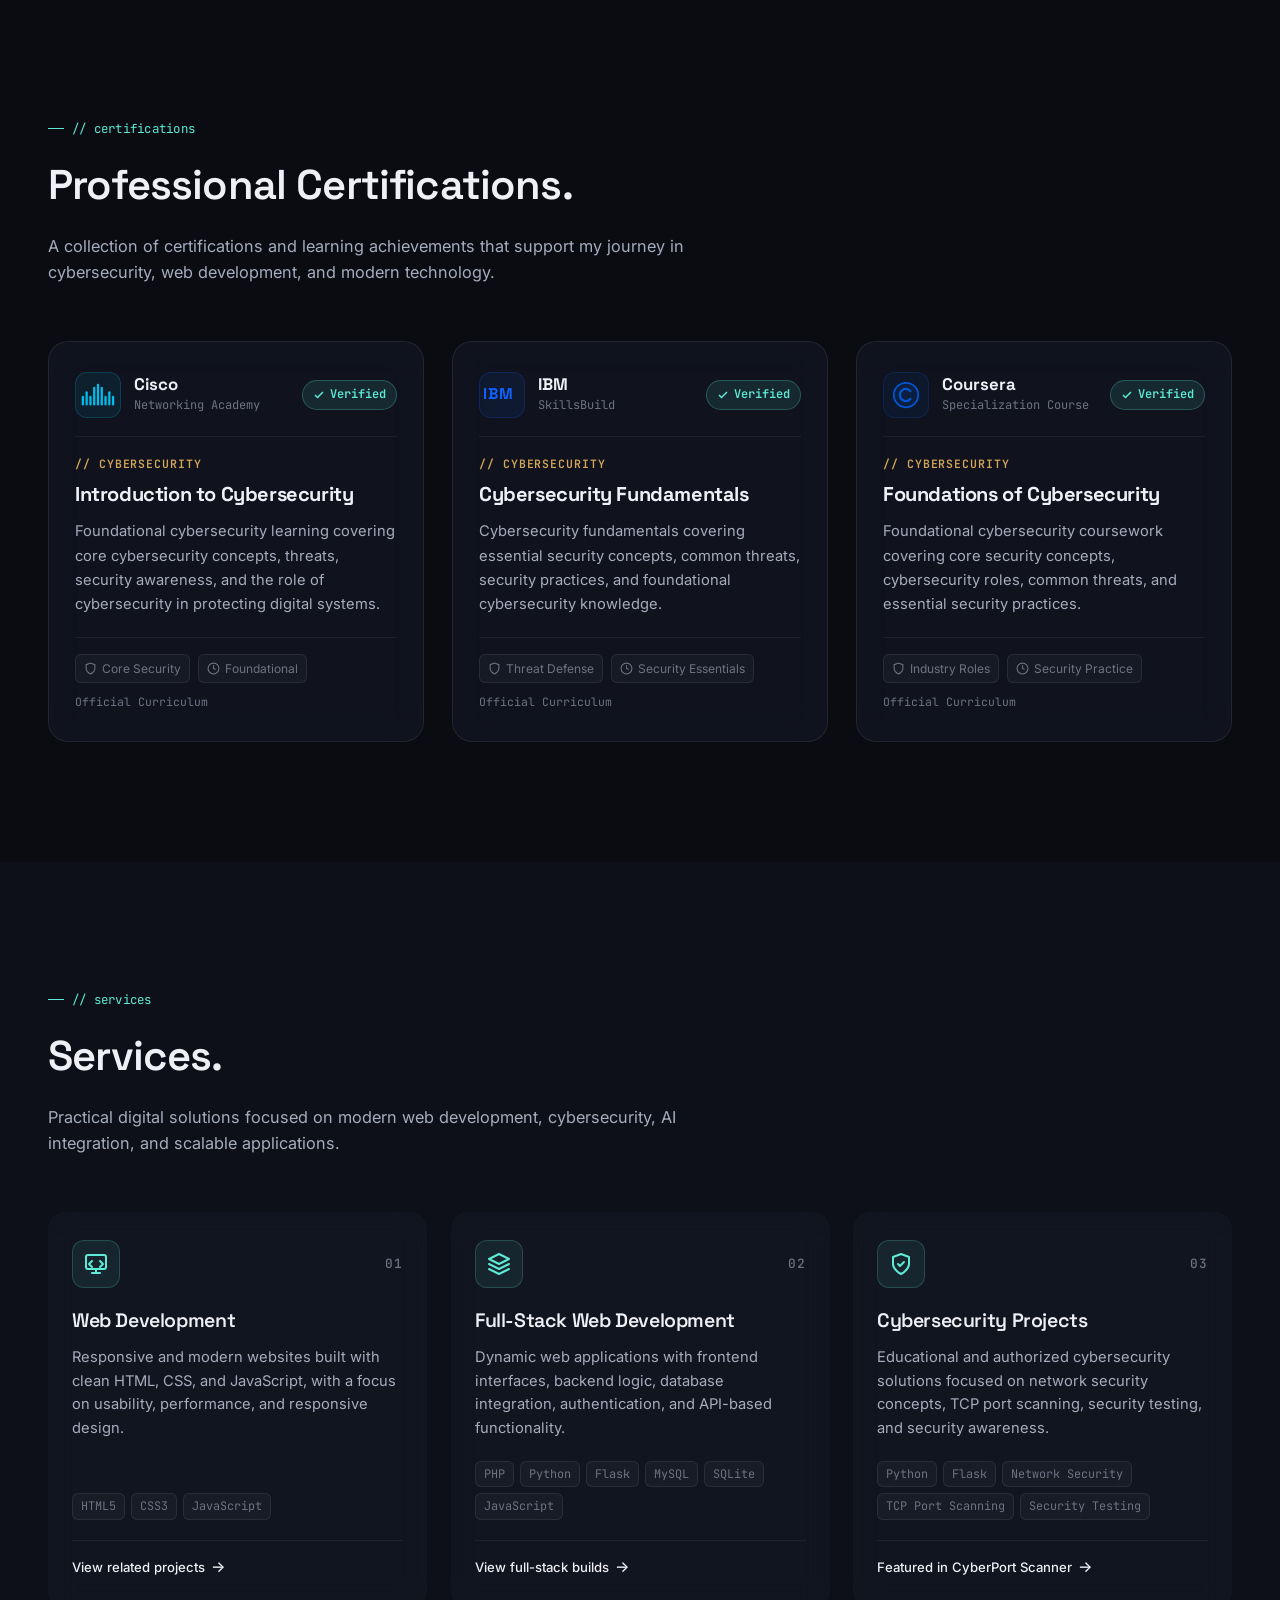
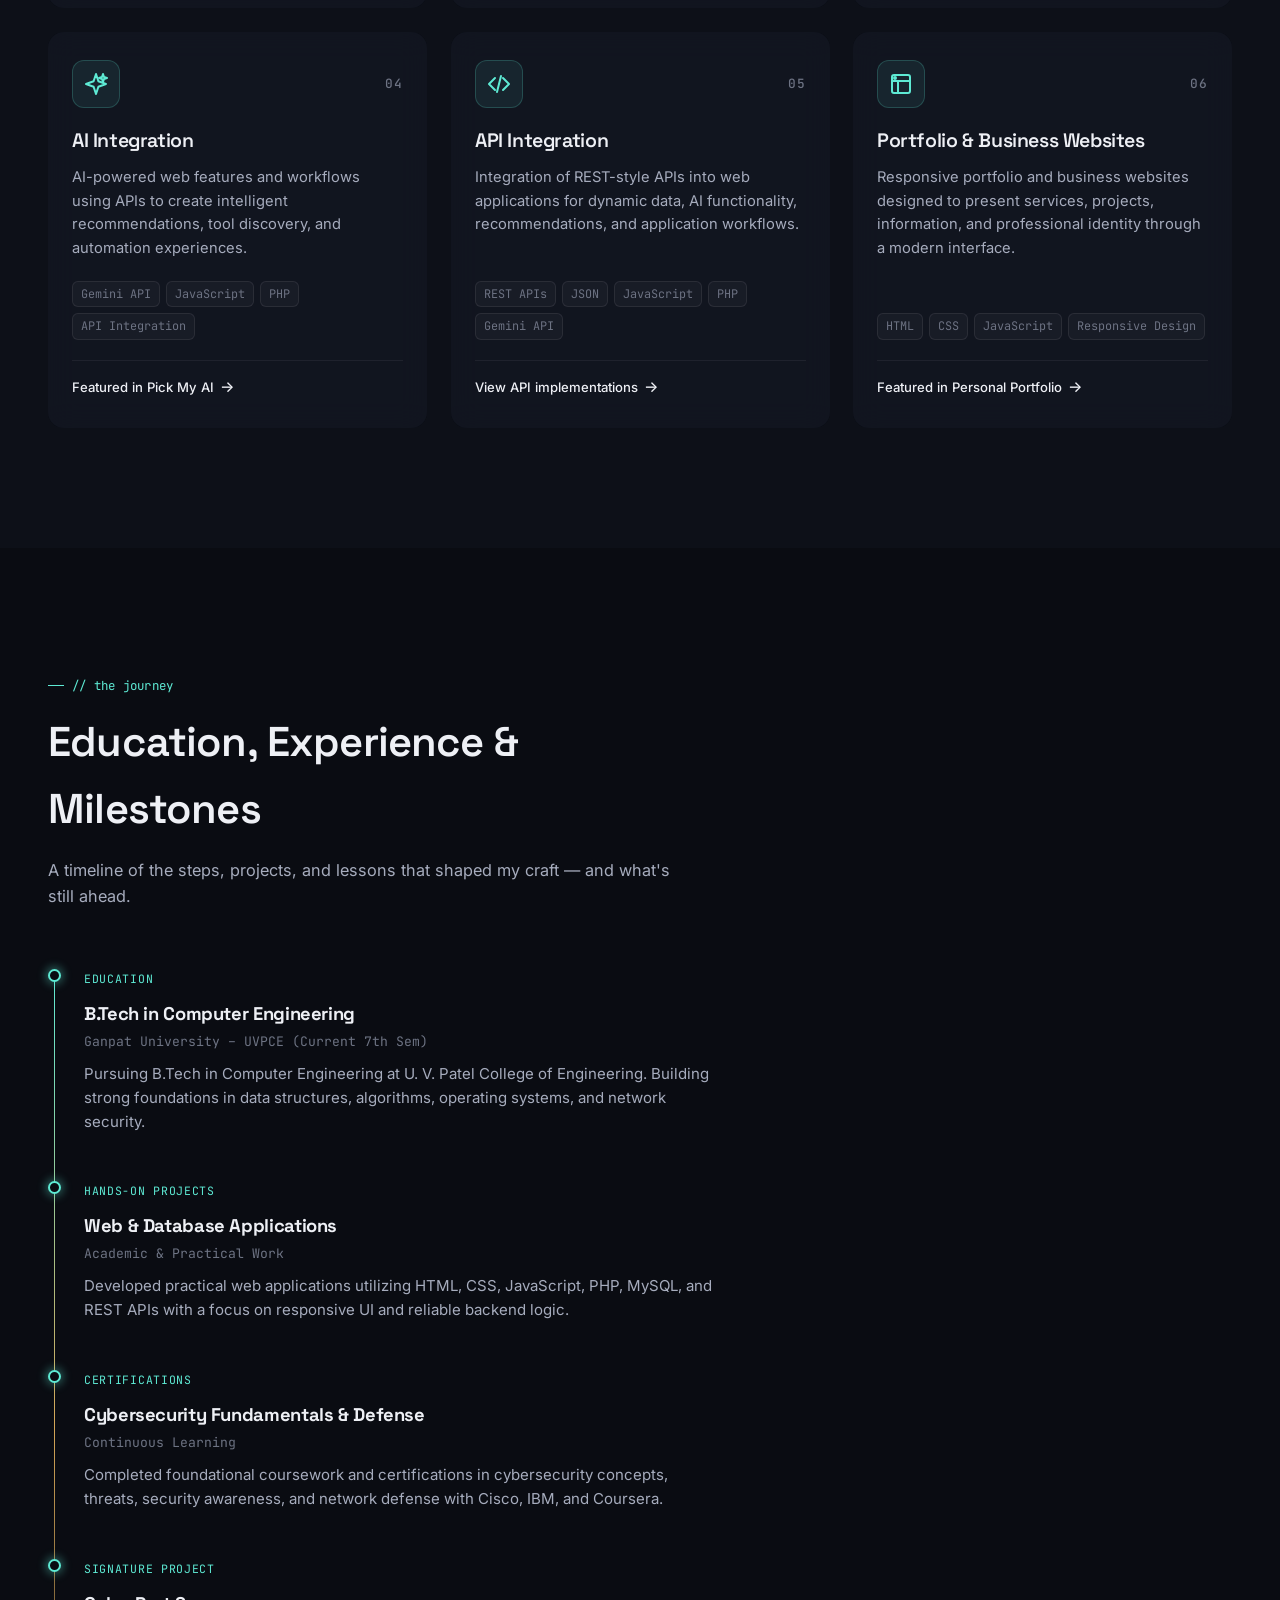
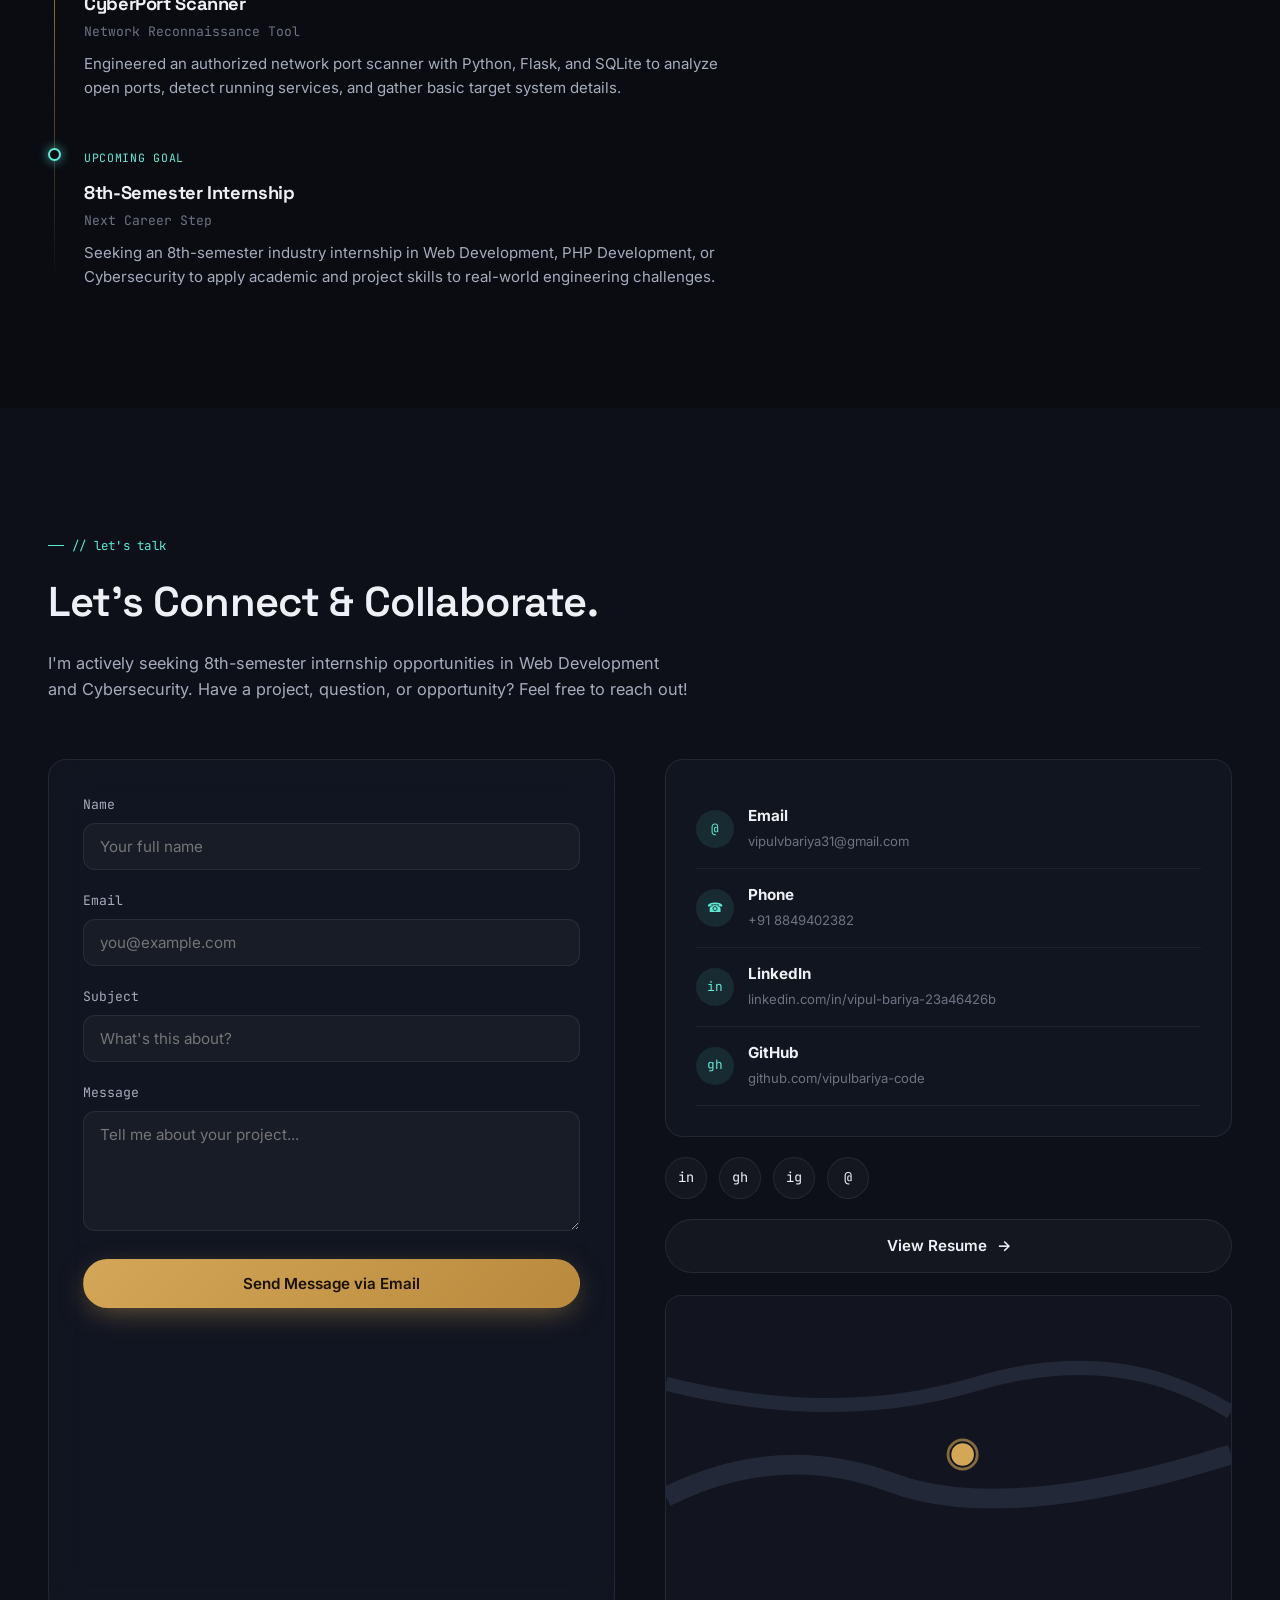
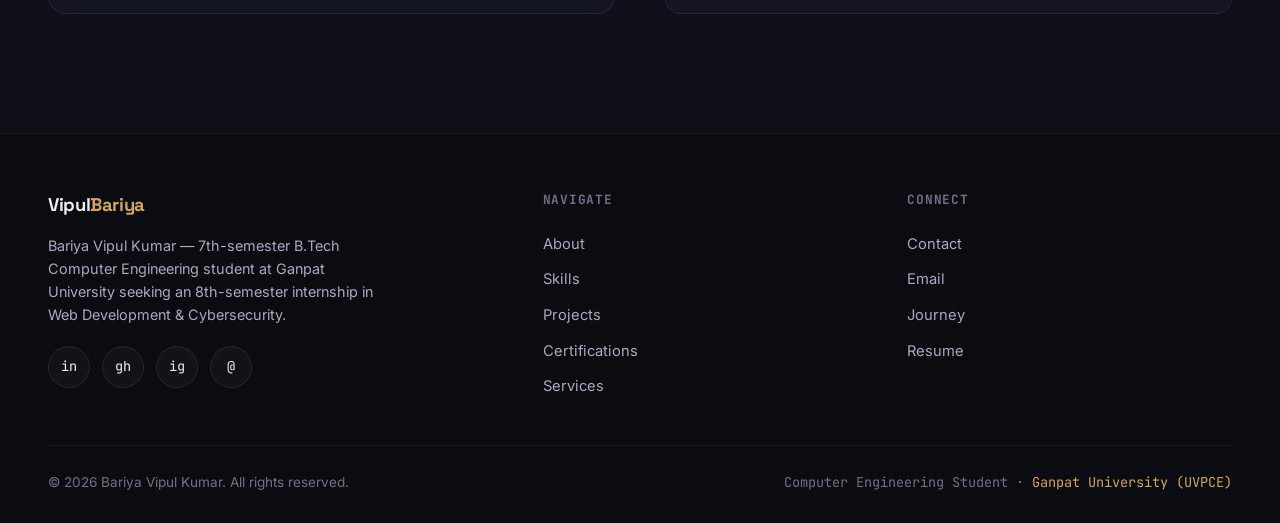
==== commit 5eeb8c40: "Fix contact section heading duplication and container markup" ====
--- a/index.html
+++ b/index.html
@@ -1350,10 +1350,7 @@
     <div class="section-head reveal">
       <div class="eyebrow">// let's talk</div>
       <h2>Let's Connect &amp; Collaborate.</h2>
-      <p>I'm actively seeking 8th-semester internship opportunities in Web Development and Cybersecurity. Feel free to reach out!</p>
-    </div>
-      <h2>Let's Build Something Amazing.</h2>
-      <p>Have a project in mind? Start your project today — I'd love to hear about it.</p>
+      <p>I'm actively seeking 8th-semester internship opportunities in Web Development and Cybersecurity. Have a project, question, or opportunity? Feel free to reach out!</p>
     </div>
     <div class="contact-grid">
       <form class="glass contact-form reveal" id="contactForm" aria-label="Contact form" novalidate>
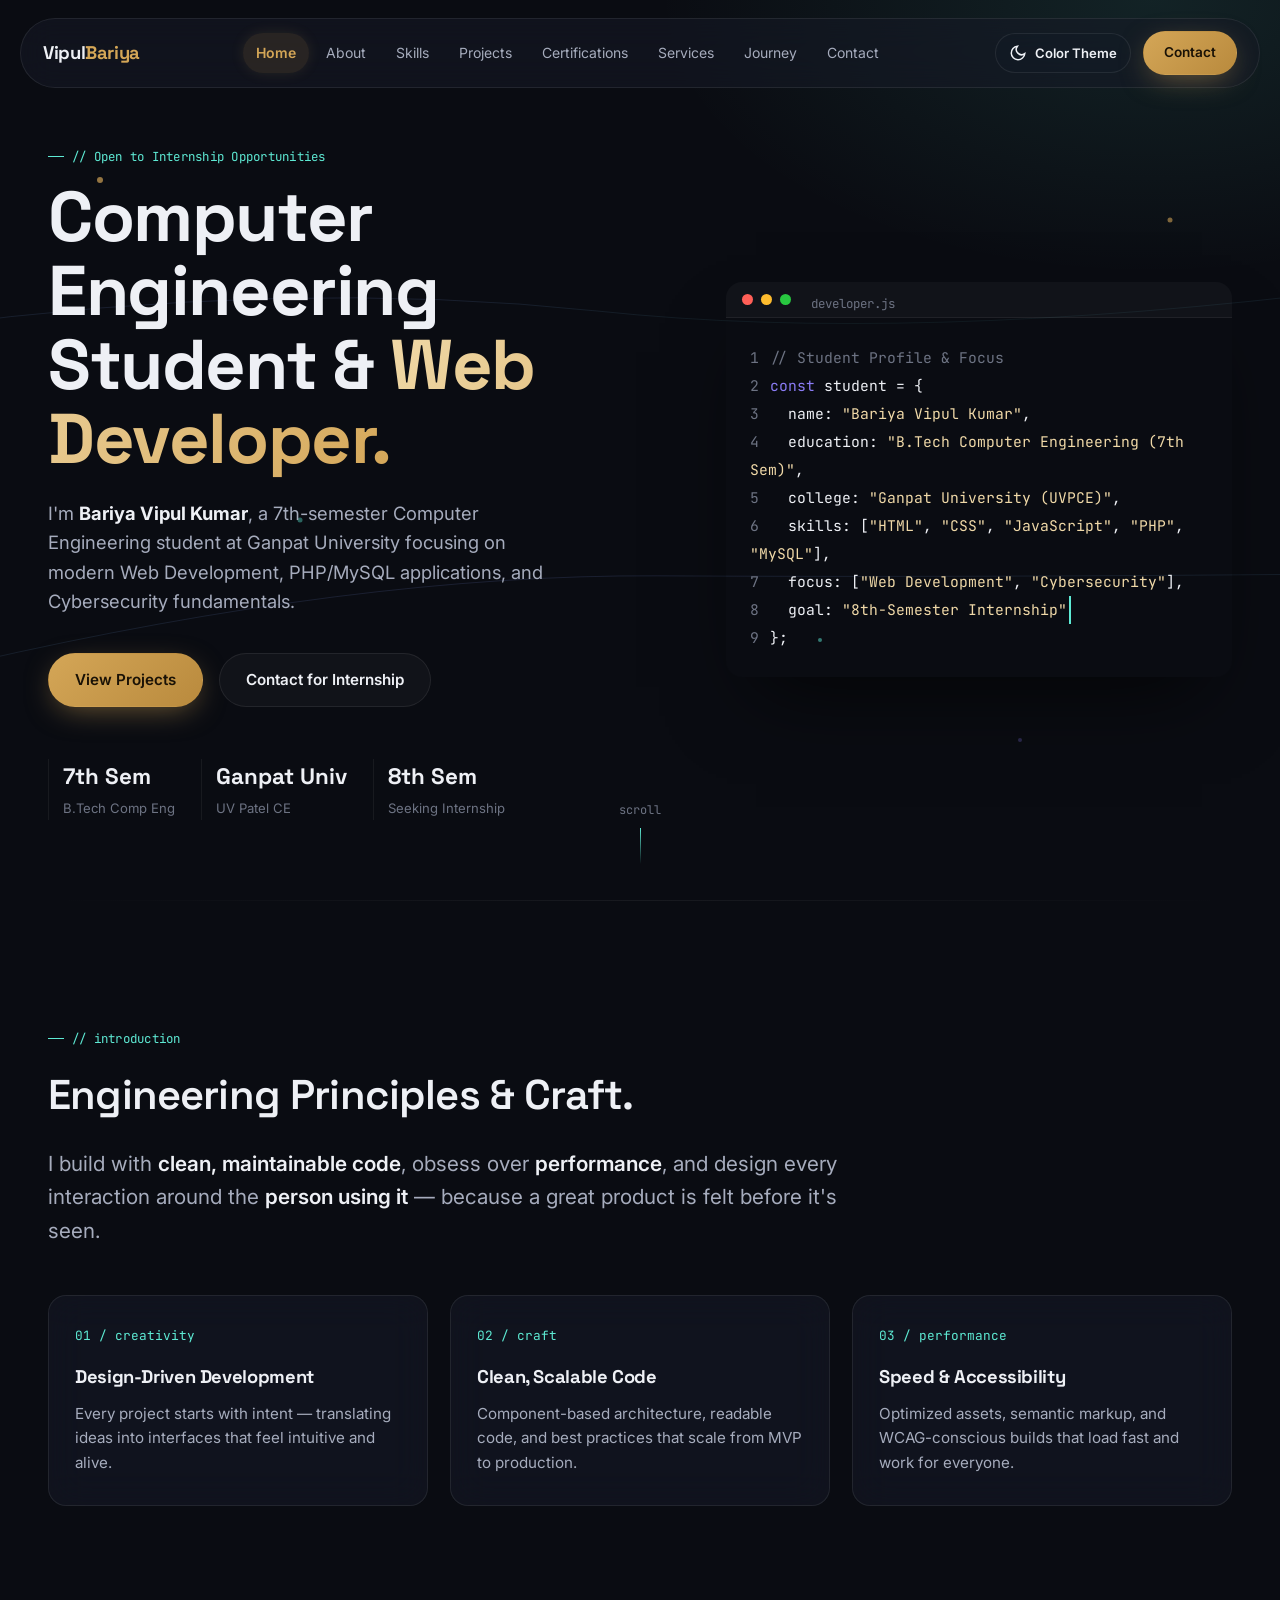
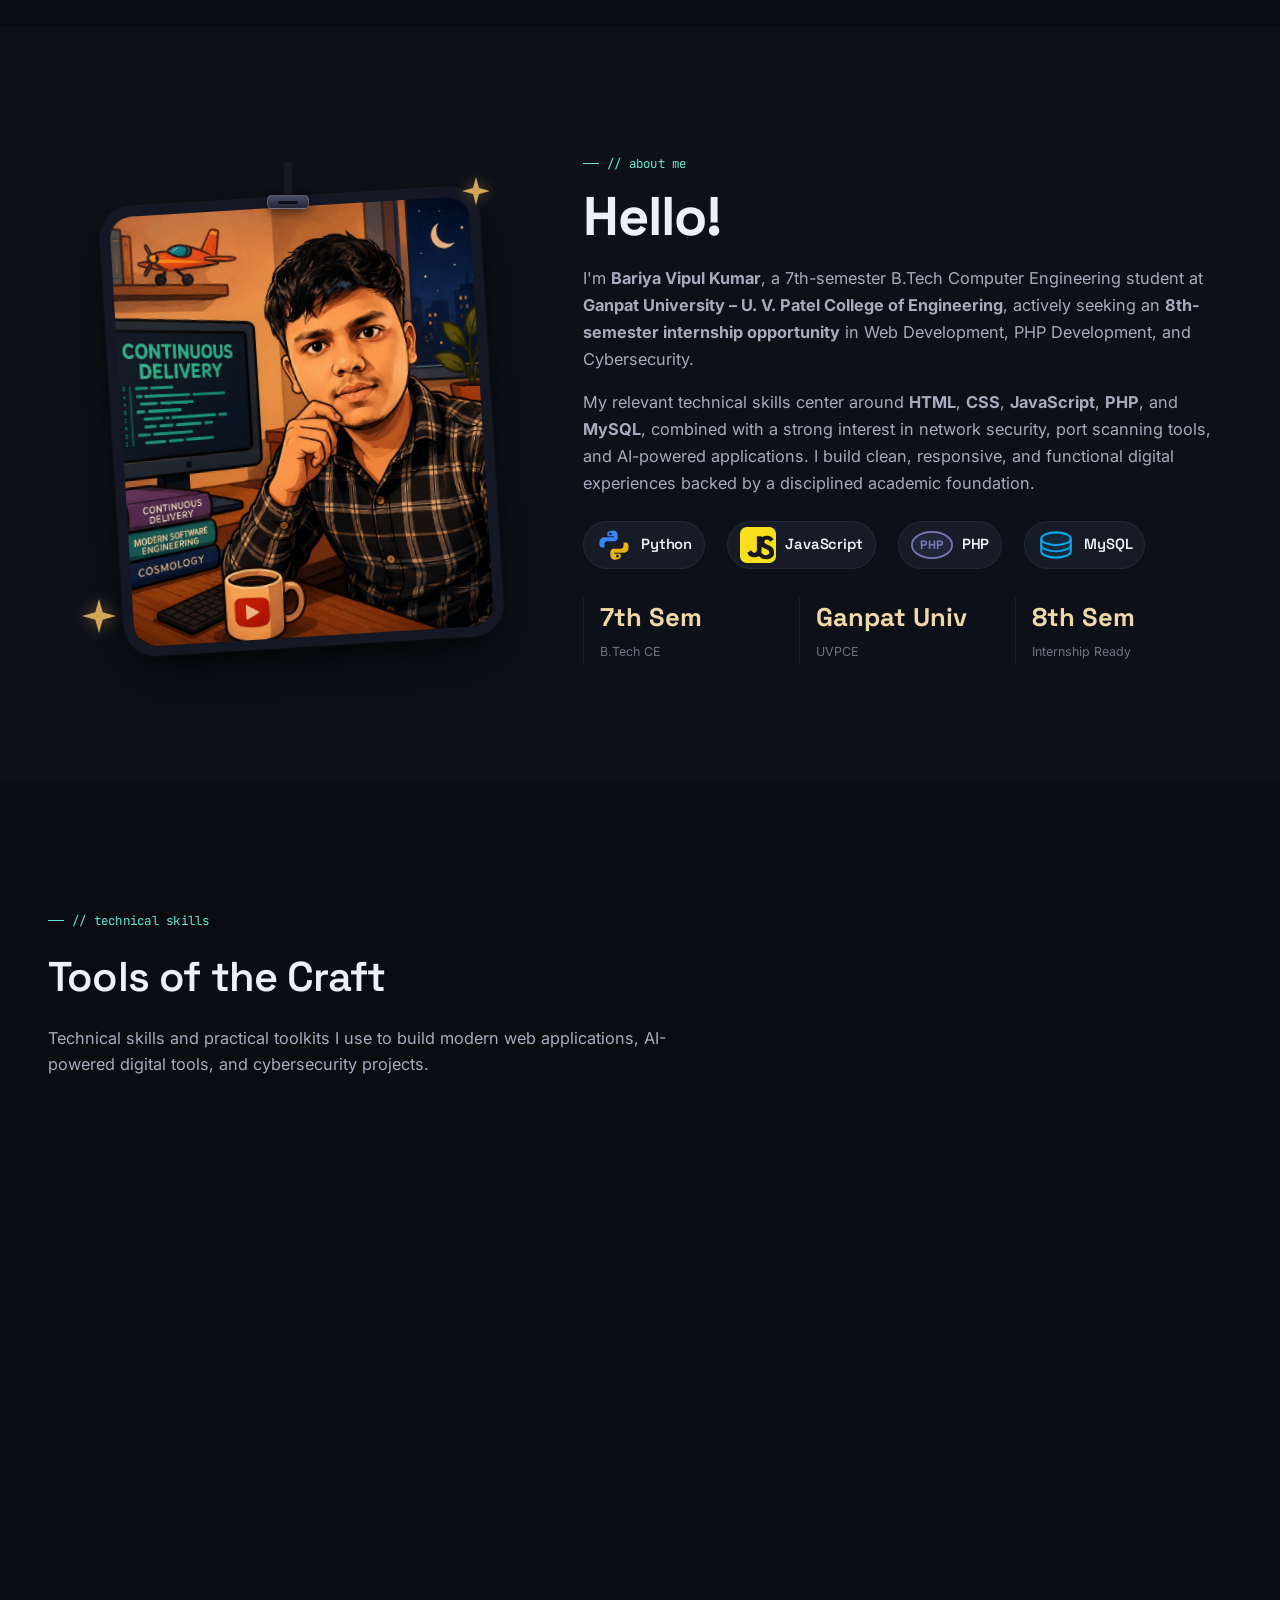
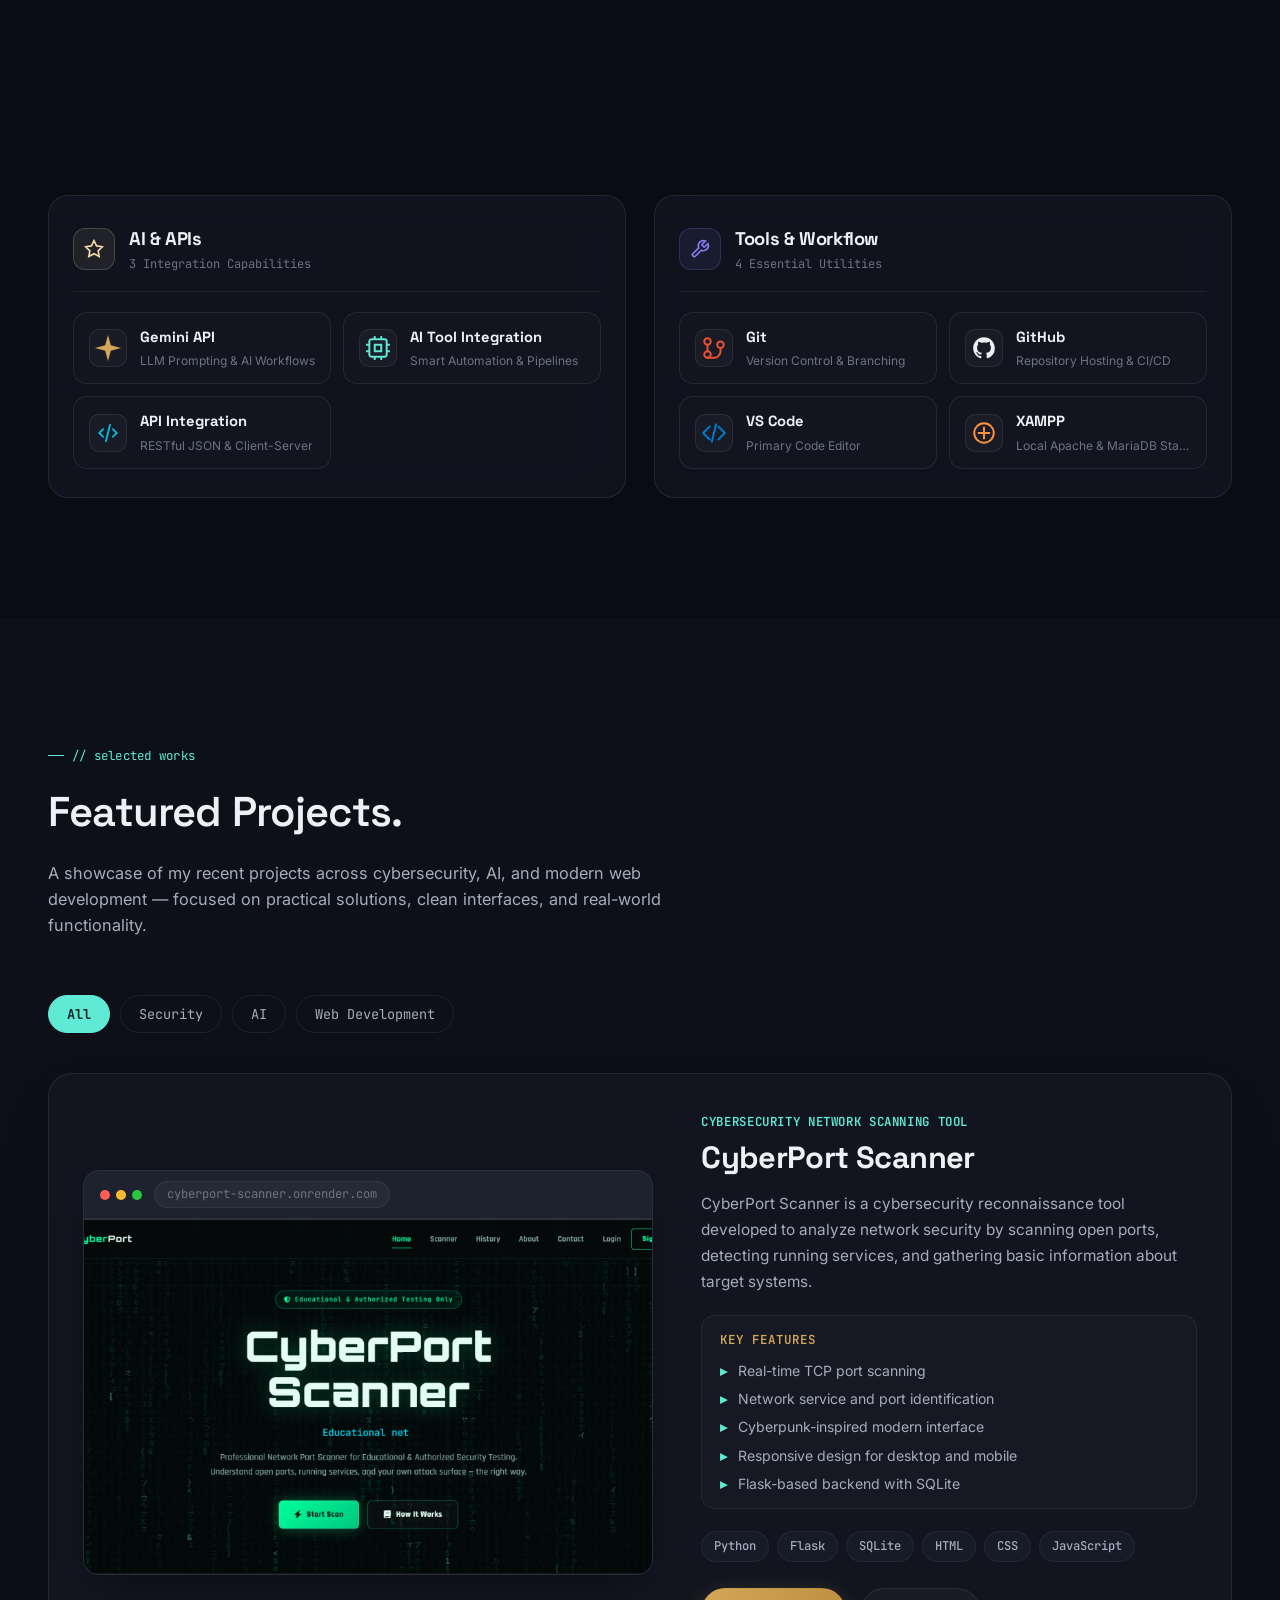
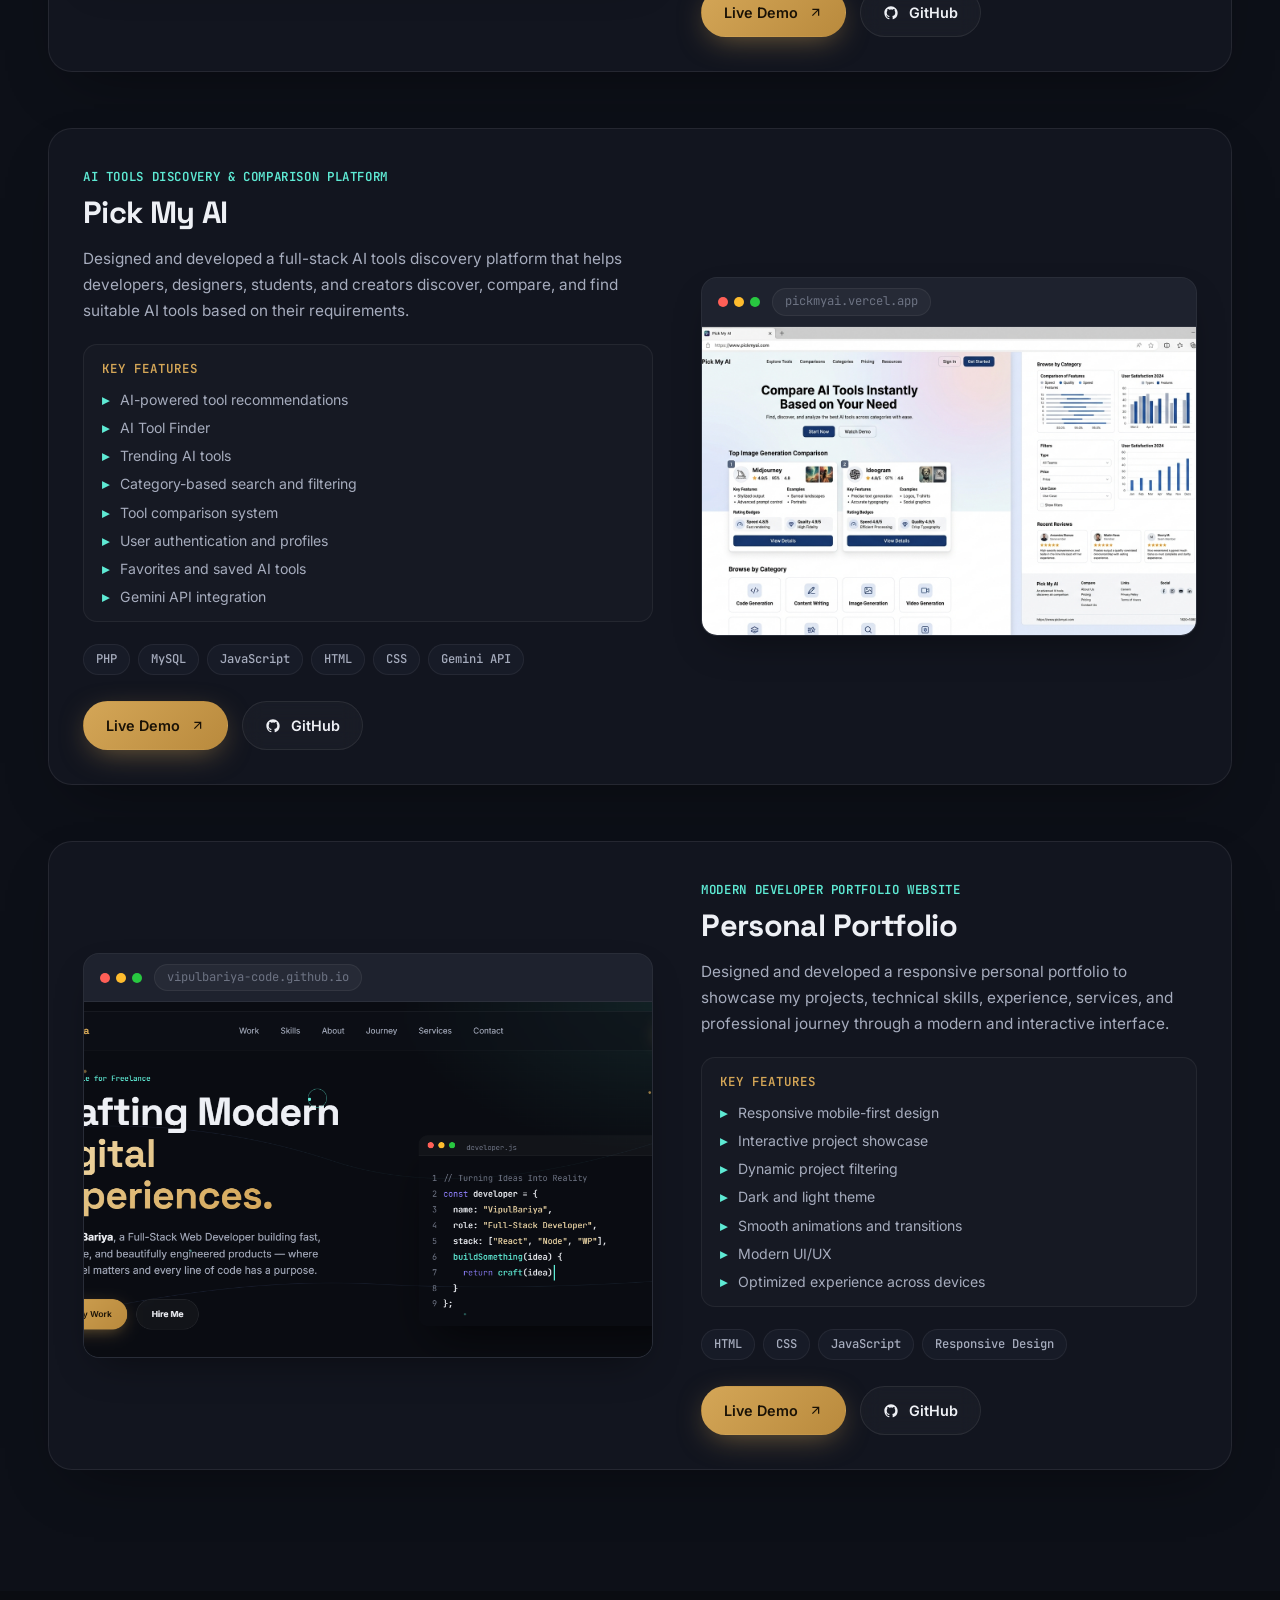
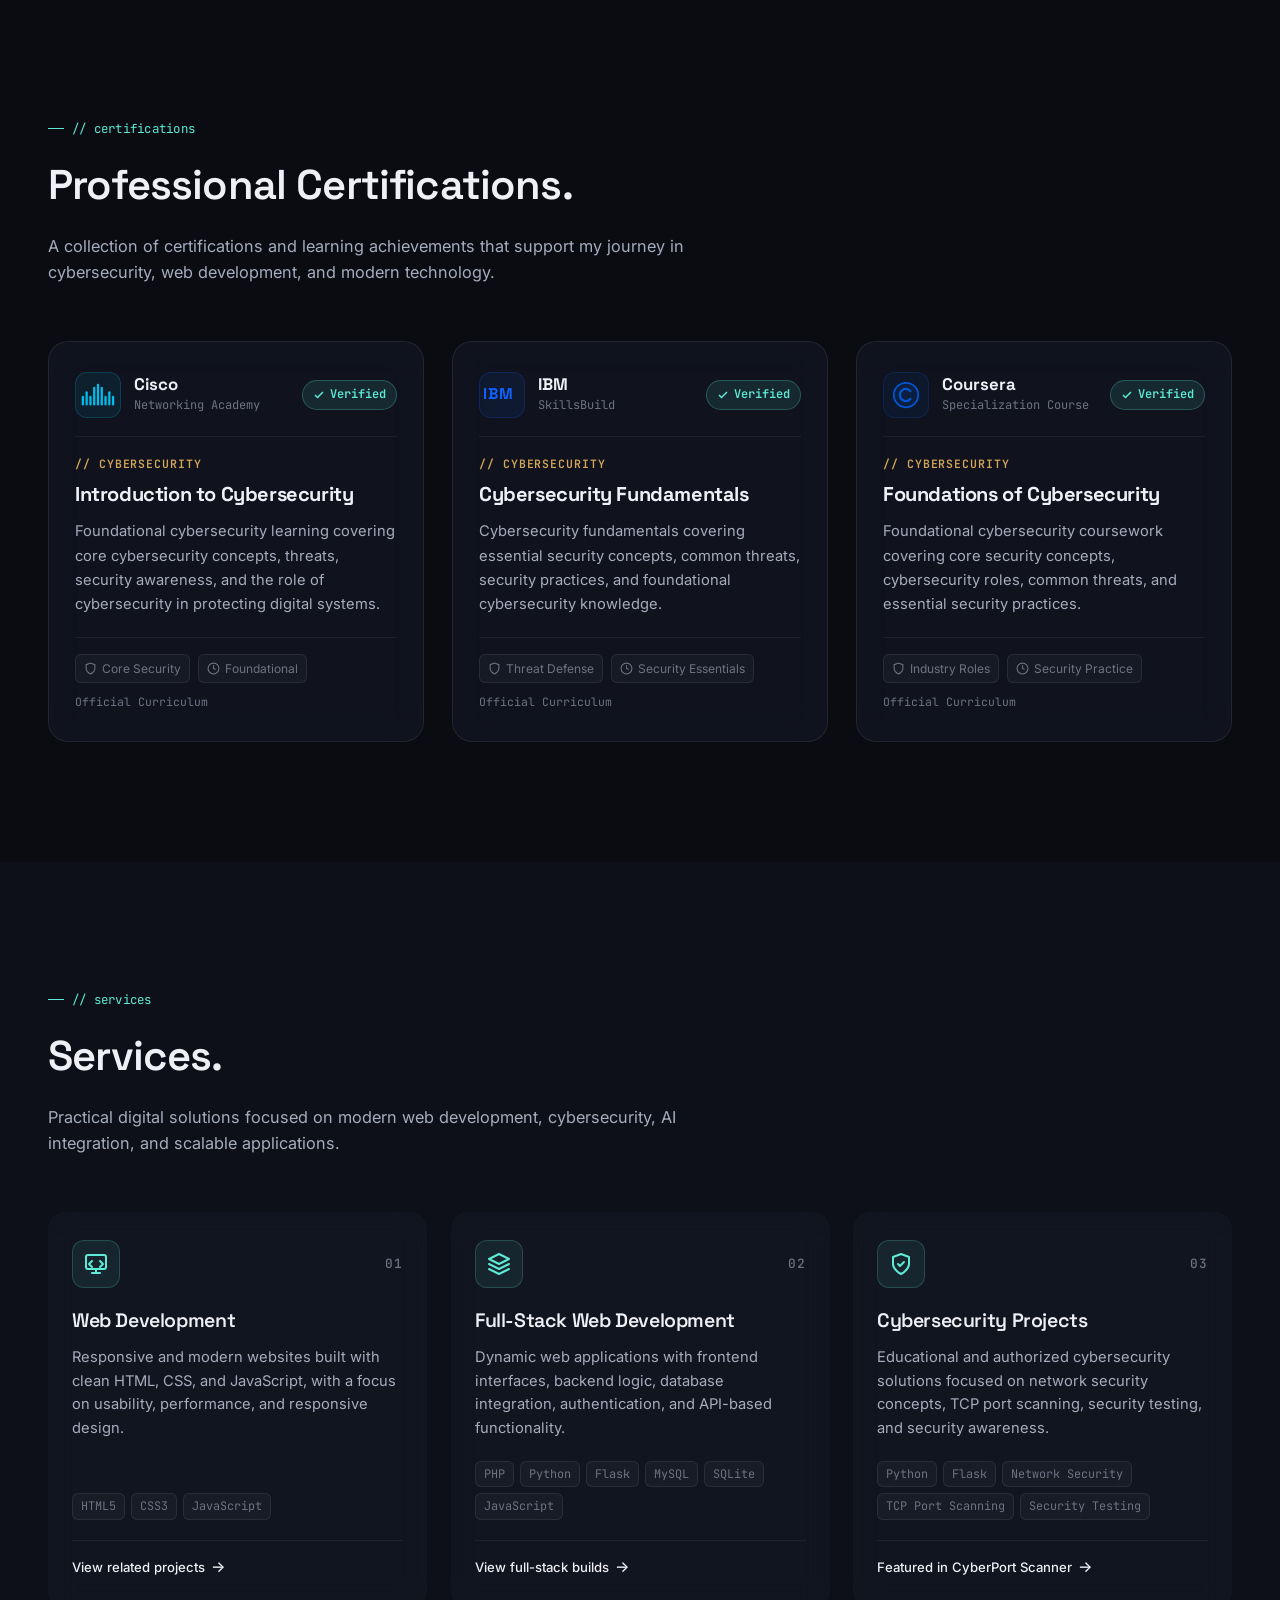
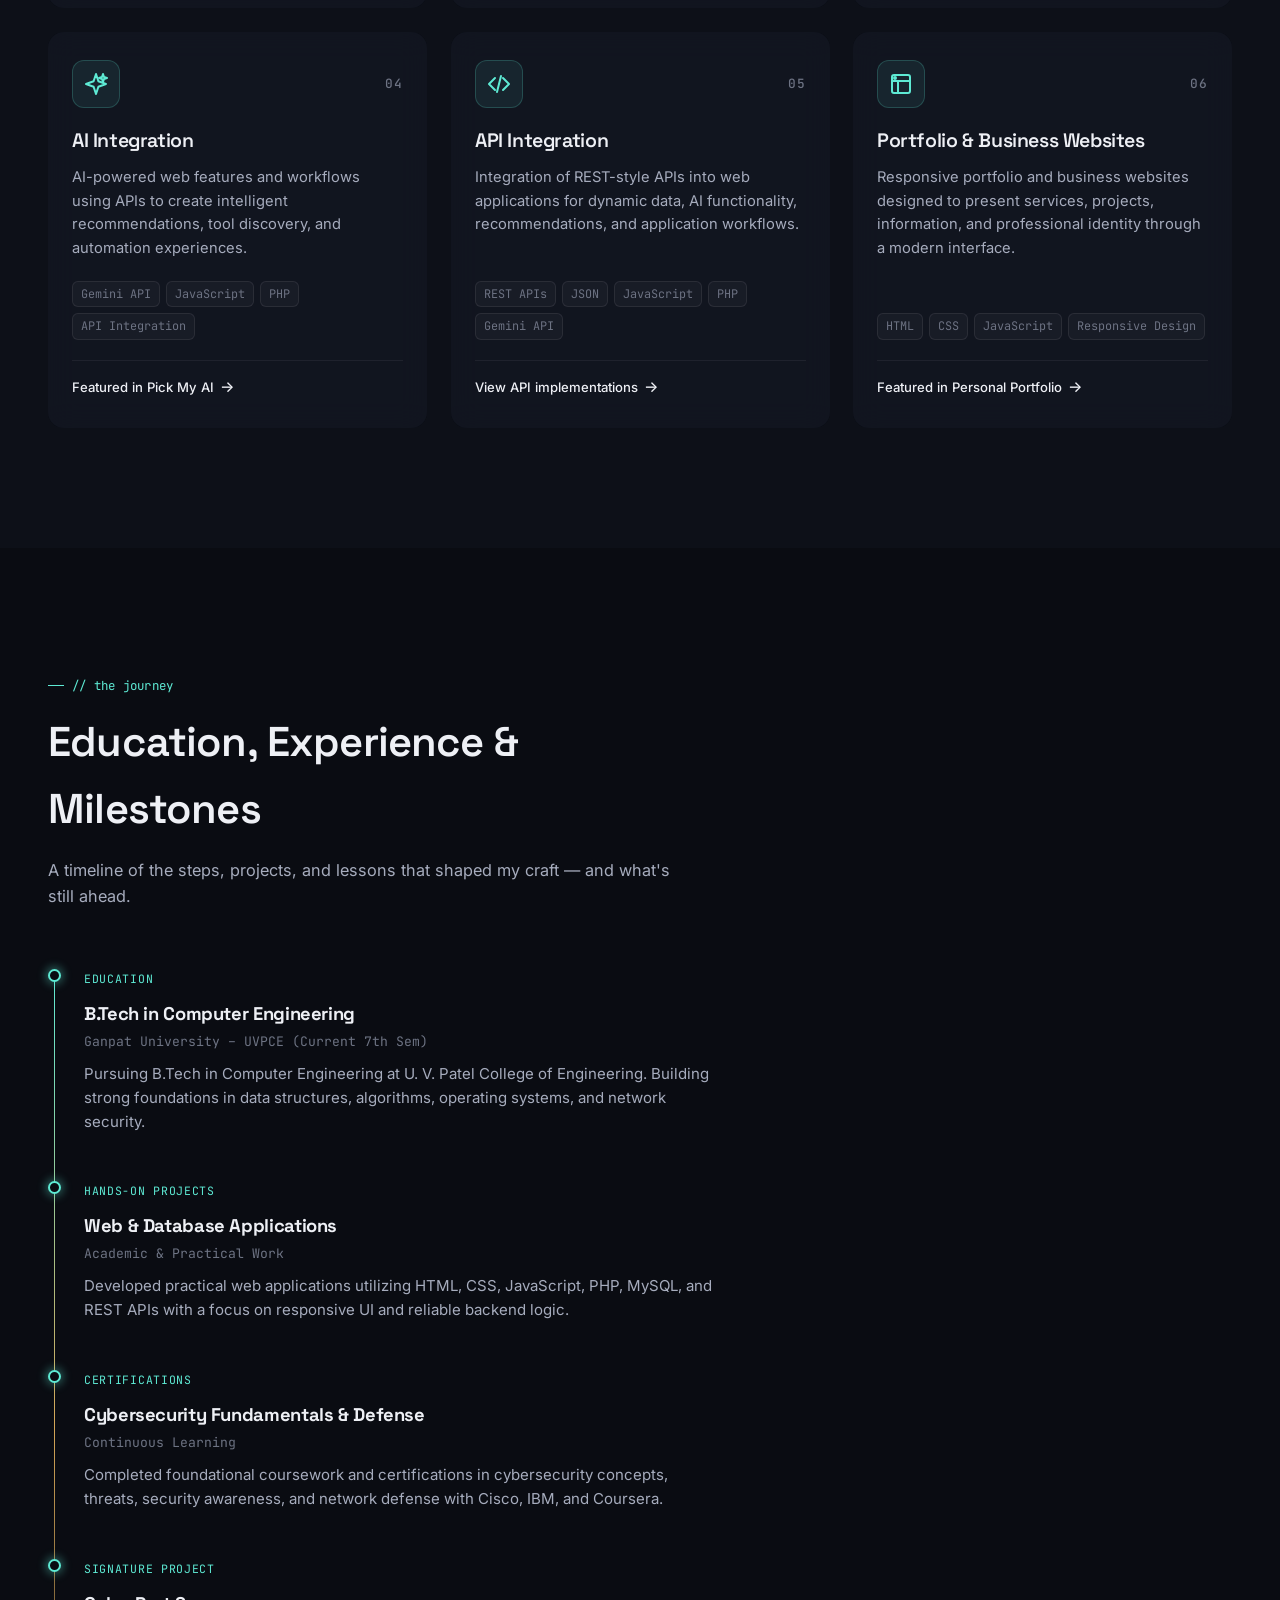
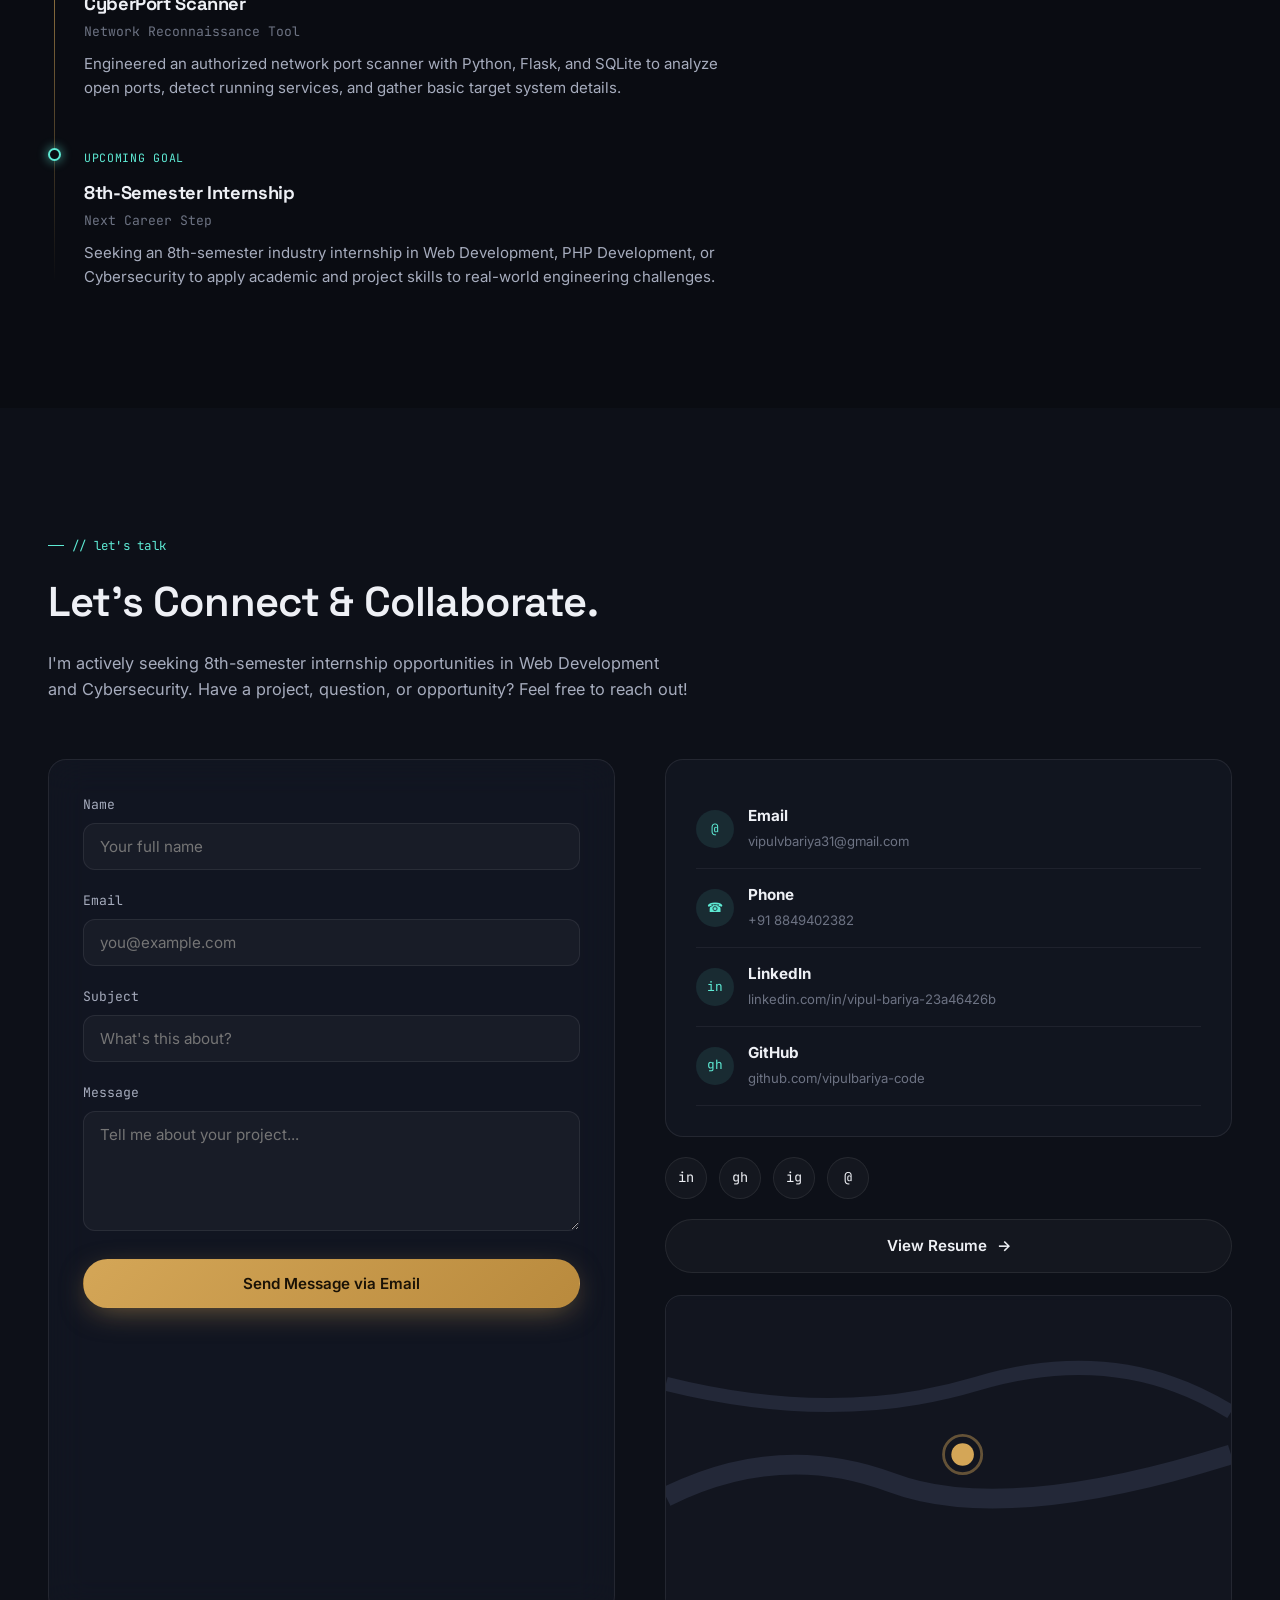
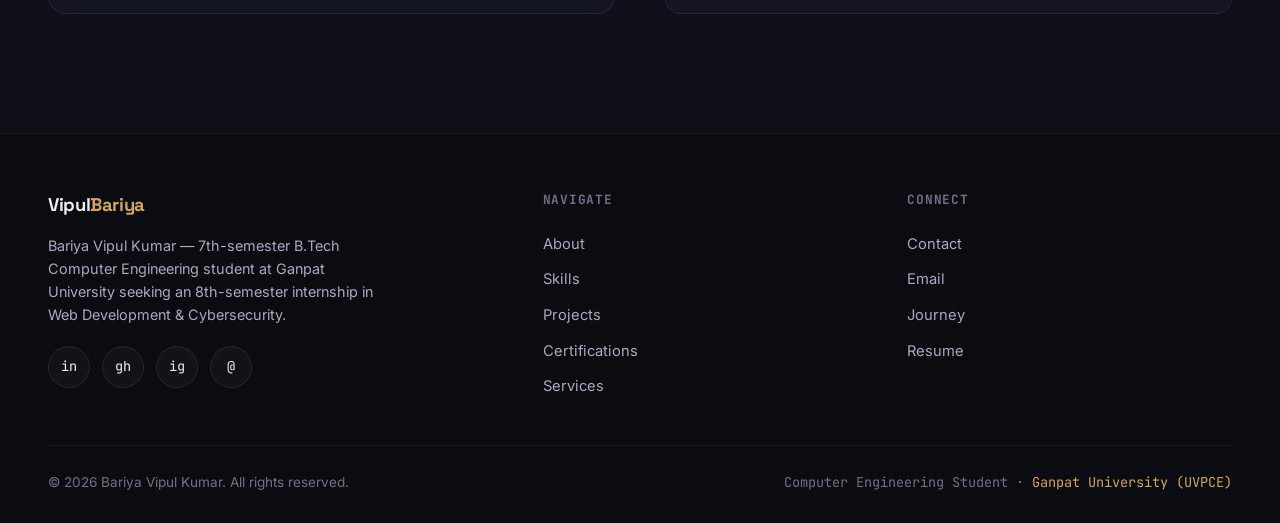
==== commit a0098de7: "Update Pick-My-AI GitHub button link to point directly to repository" ====
--- a/index.html
+++ b/index.html
@@ -864,9 +864,9 @@
                         <span>Live Demo</span>
                         <svg width="15" height="15" viewBox="0 0 24 24" fill="none" stroke="currentColor" stroke-width="2" aria-hidden="true"><line x1="7" y1="17" x2="17" y2="7"></line><polyline points="7 7 17 7 17 17"></polyline></svg>
                     </a>
-                    <a href="https://github.com/vipulbariya-code" class="btn btn-ghost" target="_blank" rel="noopener noreferrer">
+                    <a href="https://github.com/vipulbariya-code/Pick-My-AI" class="btn btn-ghost" target="_blank" rel="noopener noreferrer">
                         <svg width="16" height="16" viewBox="0 0 24 24" fill="currentColor" aria-hidden="true"><path d="M12 2C6.477 2 2 6.484 2 12.017c0 4.425 2.865 8.18 6.839 9.504.5.092.682-.217.682-.483 0-.237-.008-.868-.013-1.703-2.782.605-3.369-1.343-3.369-1.343-.454-1.158-1.11-1.466-1.11-1.466-.908-.62.069-.608.069-.608 1.003.07 1.53 1.032 1.53 1.032.892 1.53 2.341 1.088 2.91.832.092-.647.35-1.088.636-1.338-2.22-.253-4.555-1.113-4.555-4.951 0-1.093.39-1.988 1.029-2.688-.103-.253-.446-1.272.098-2.65 0 0 .84-.27 2.75 1.026A9.564 9.564 0 0112 6.844c.85.004 1.705.115 2.504.337 1.909-1.296 2.747-1.027 2.747-1.027.546 1.379.202 2.398.1 2.651.64.7 1.028 1.595 1.028 2.688 0 3.848-2.339 4.695-4.566 4.943.359.309.678.92.678 1.855 0 1.338-.012 2.419-.012 2.747 0 .268.18.58.688.482A10.019 10.019 0 0022 12.017C22 6.484 17.522 2 12 2z"/></svg>
-                        <span>GitHub Profile</span>
+                        <span>GitHub</span>
                     </a>
                 </div>
             </div>
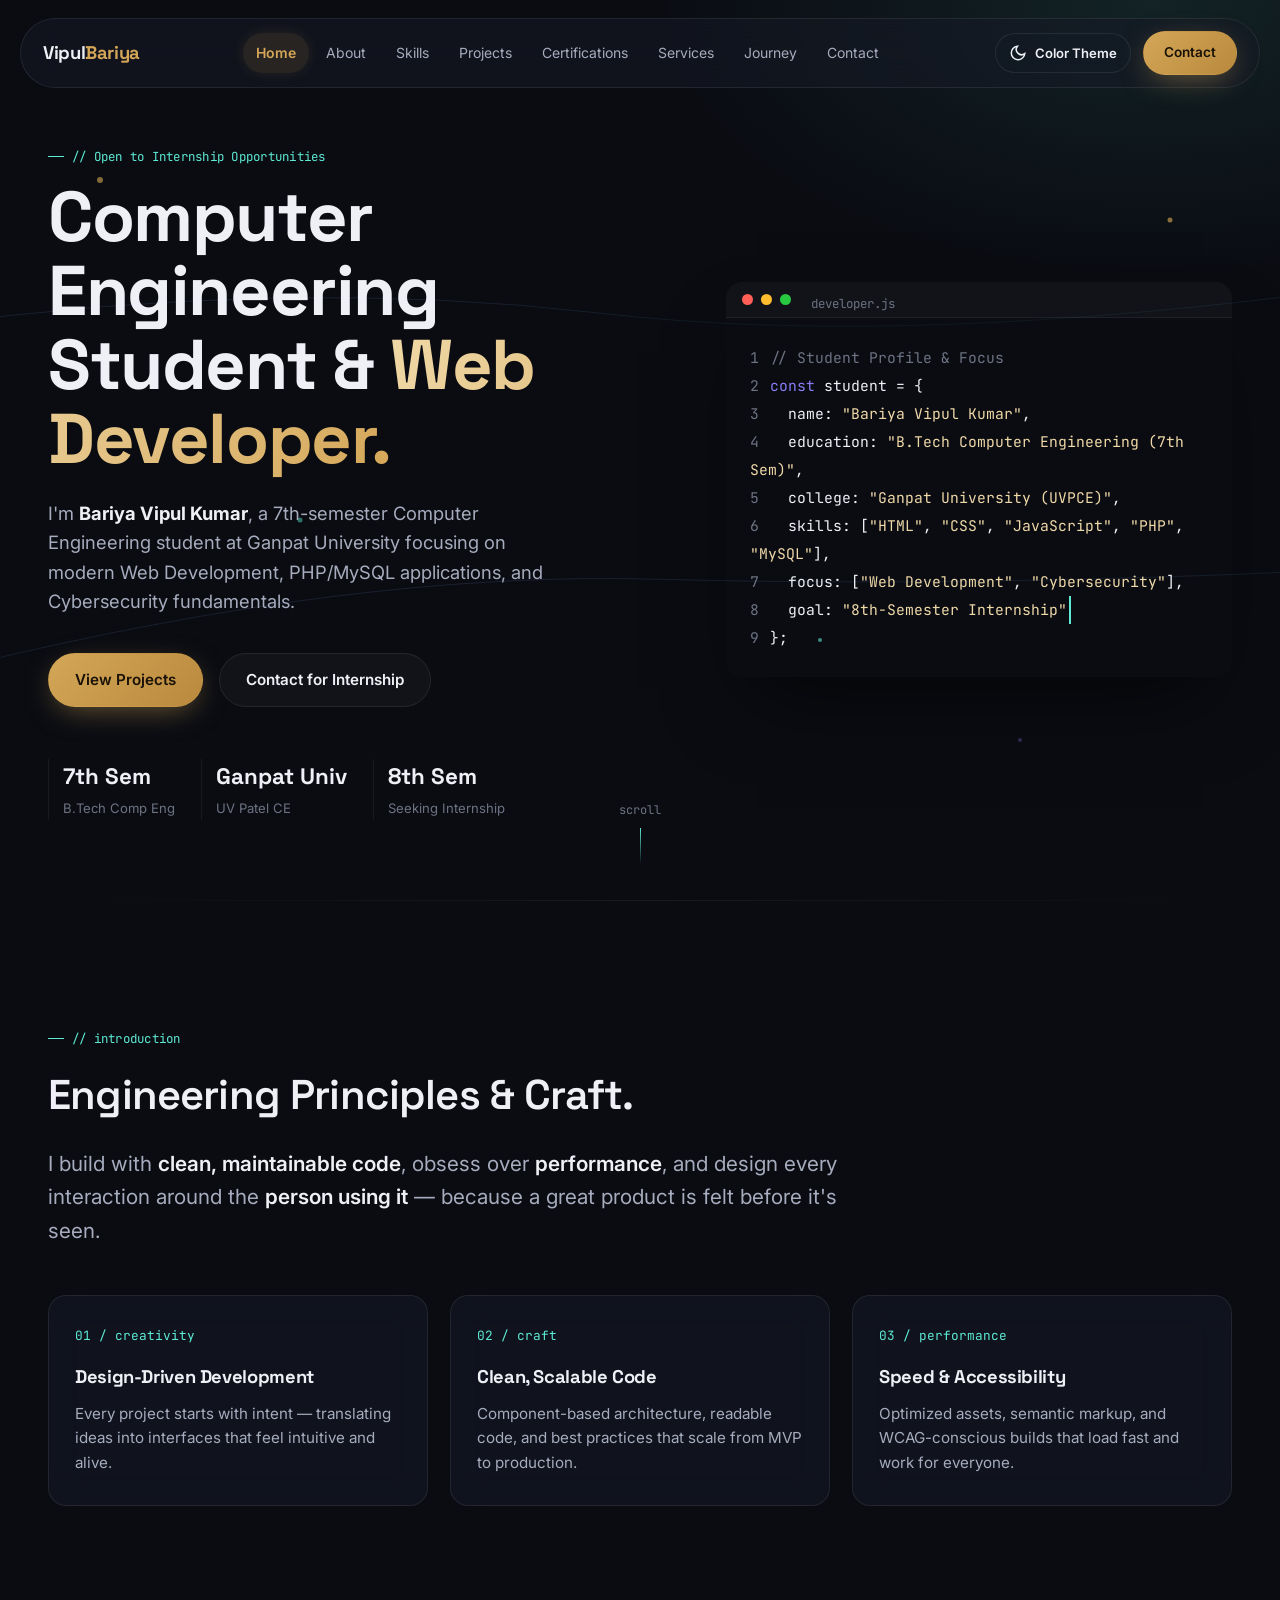
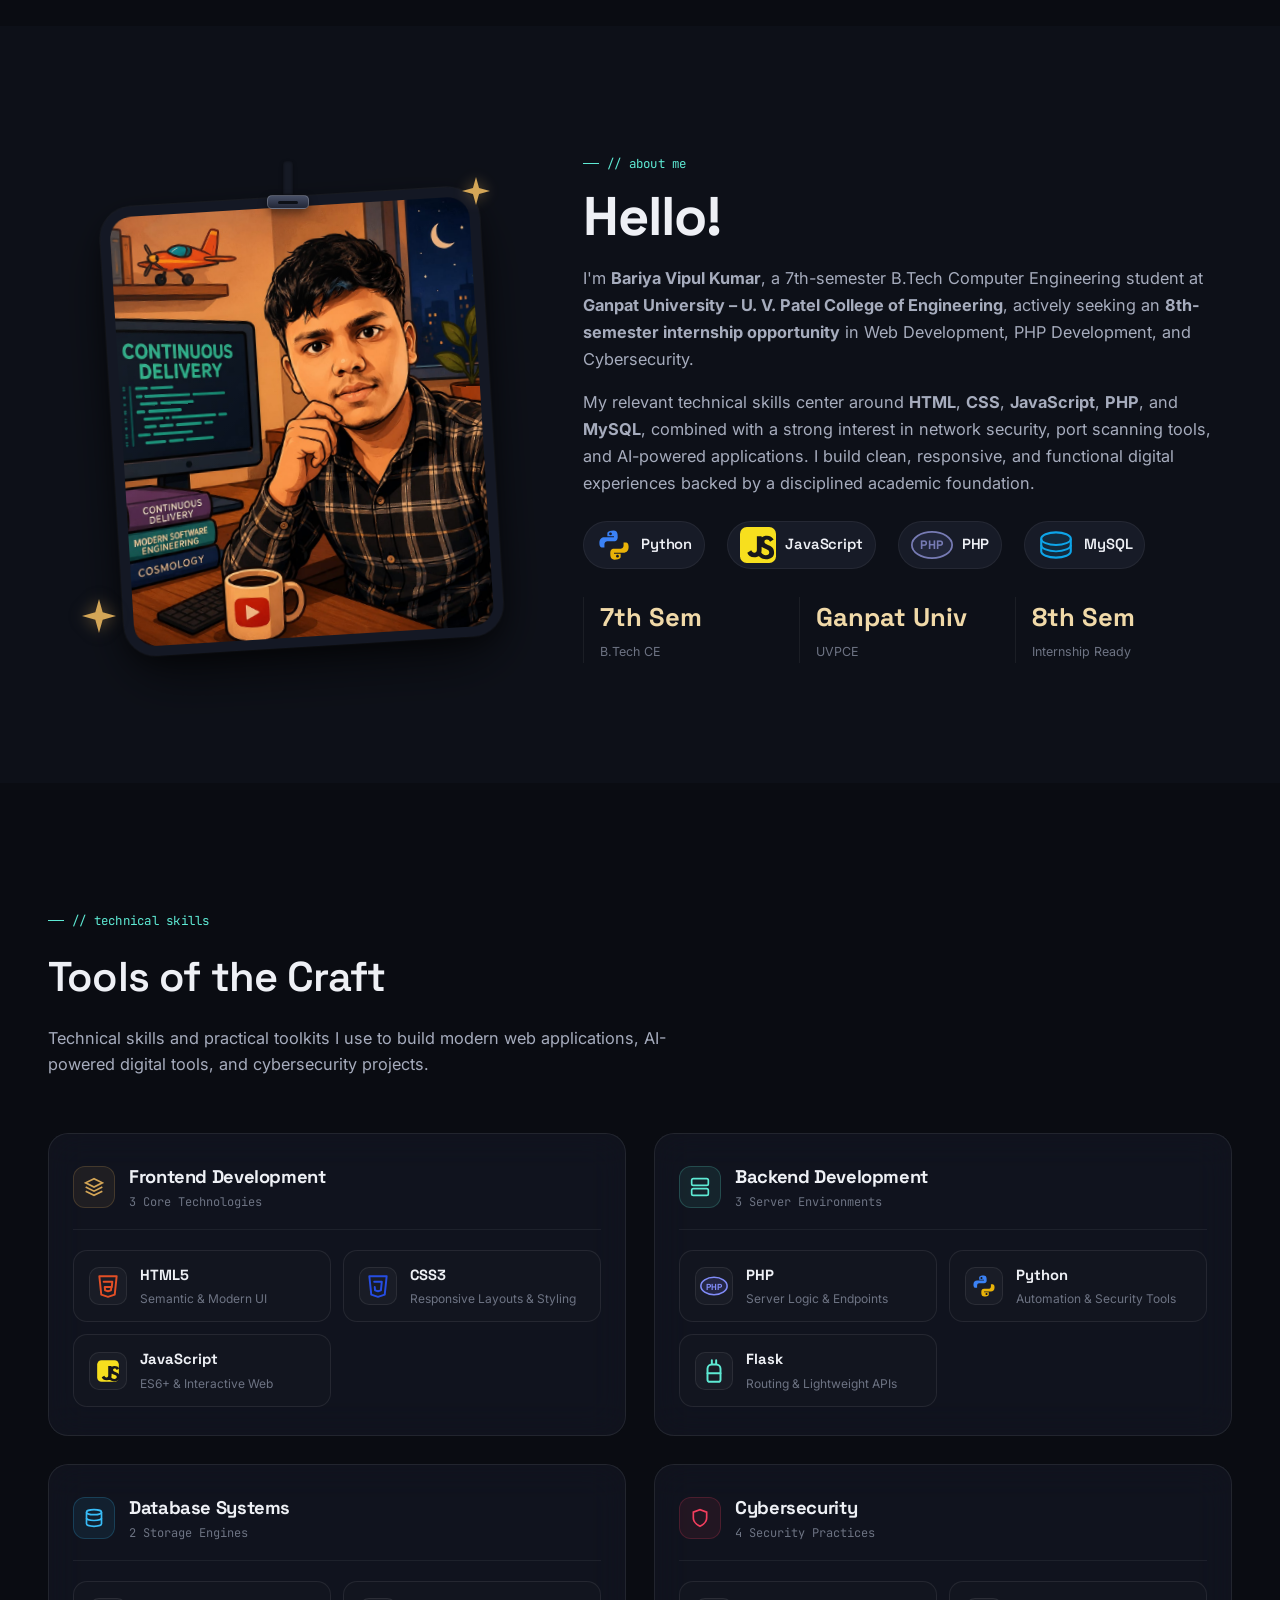
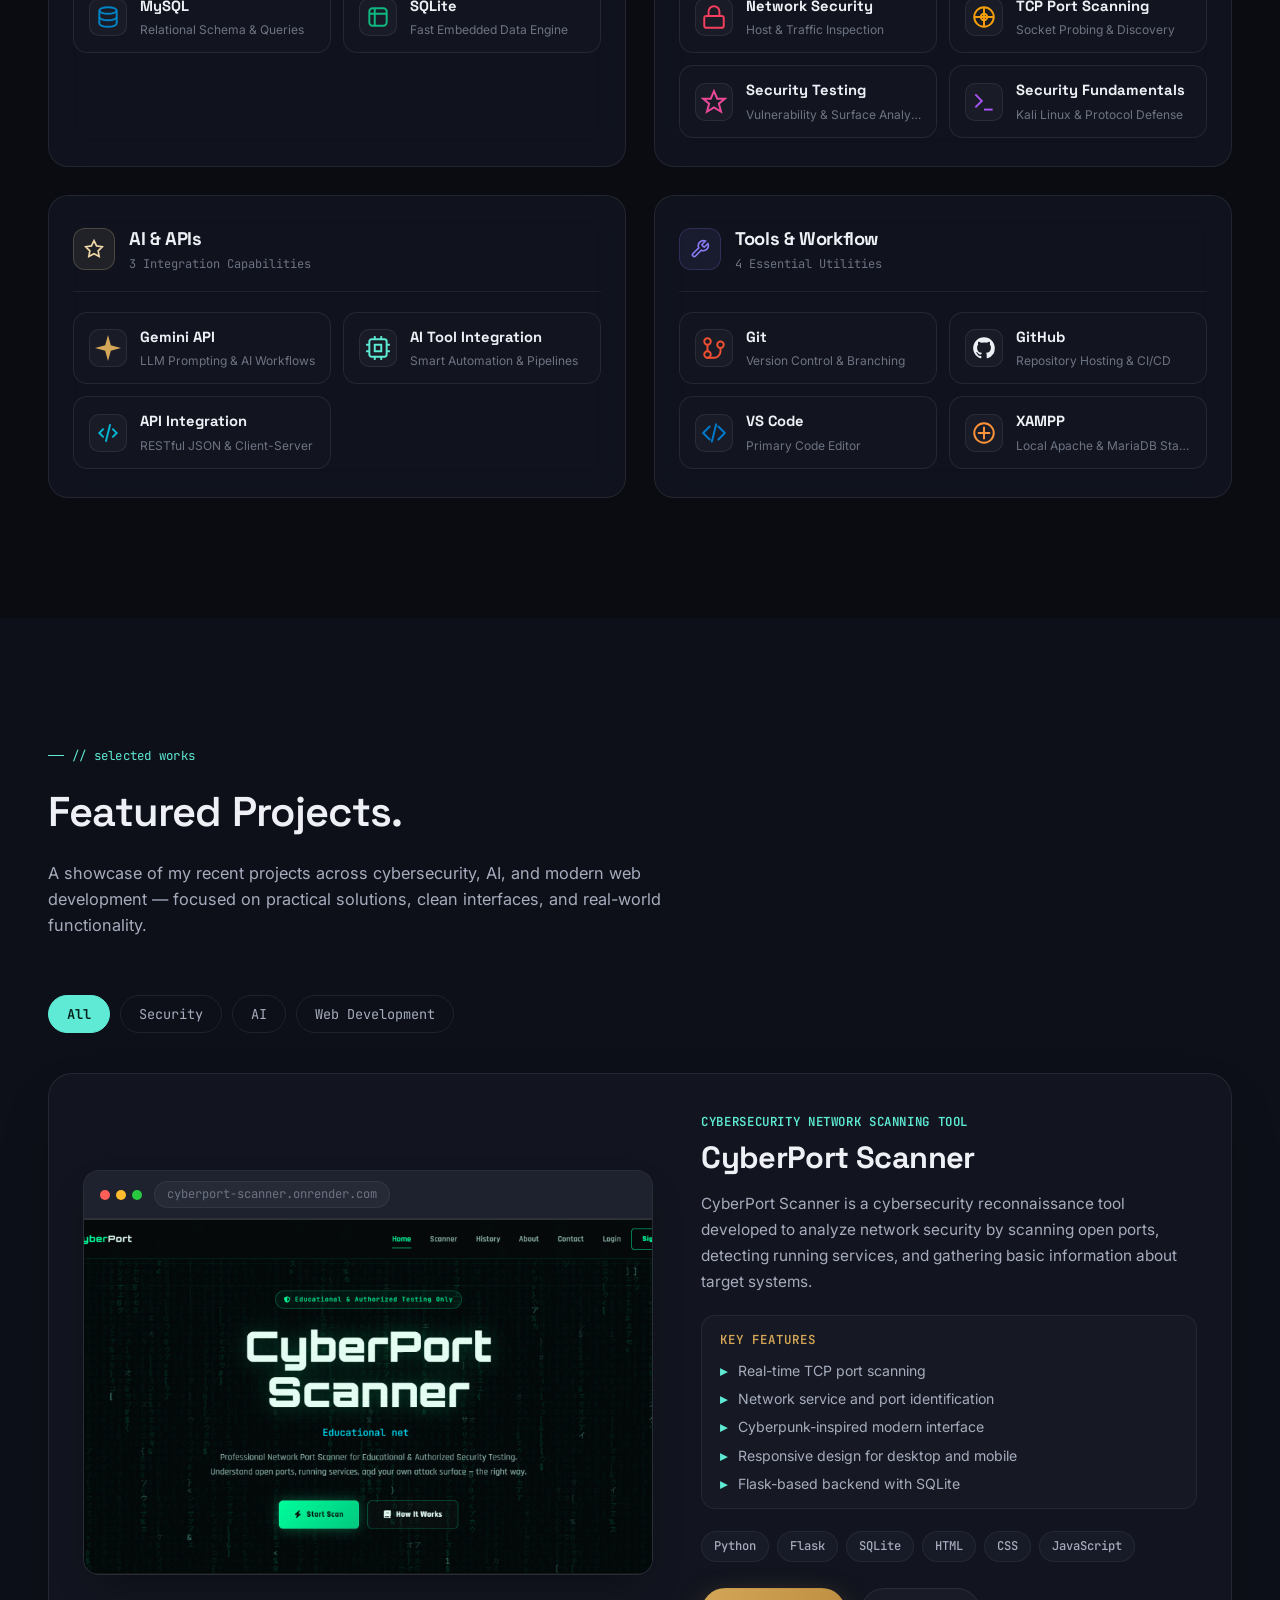
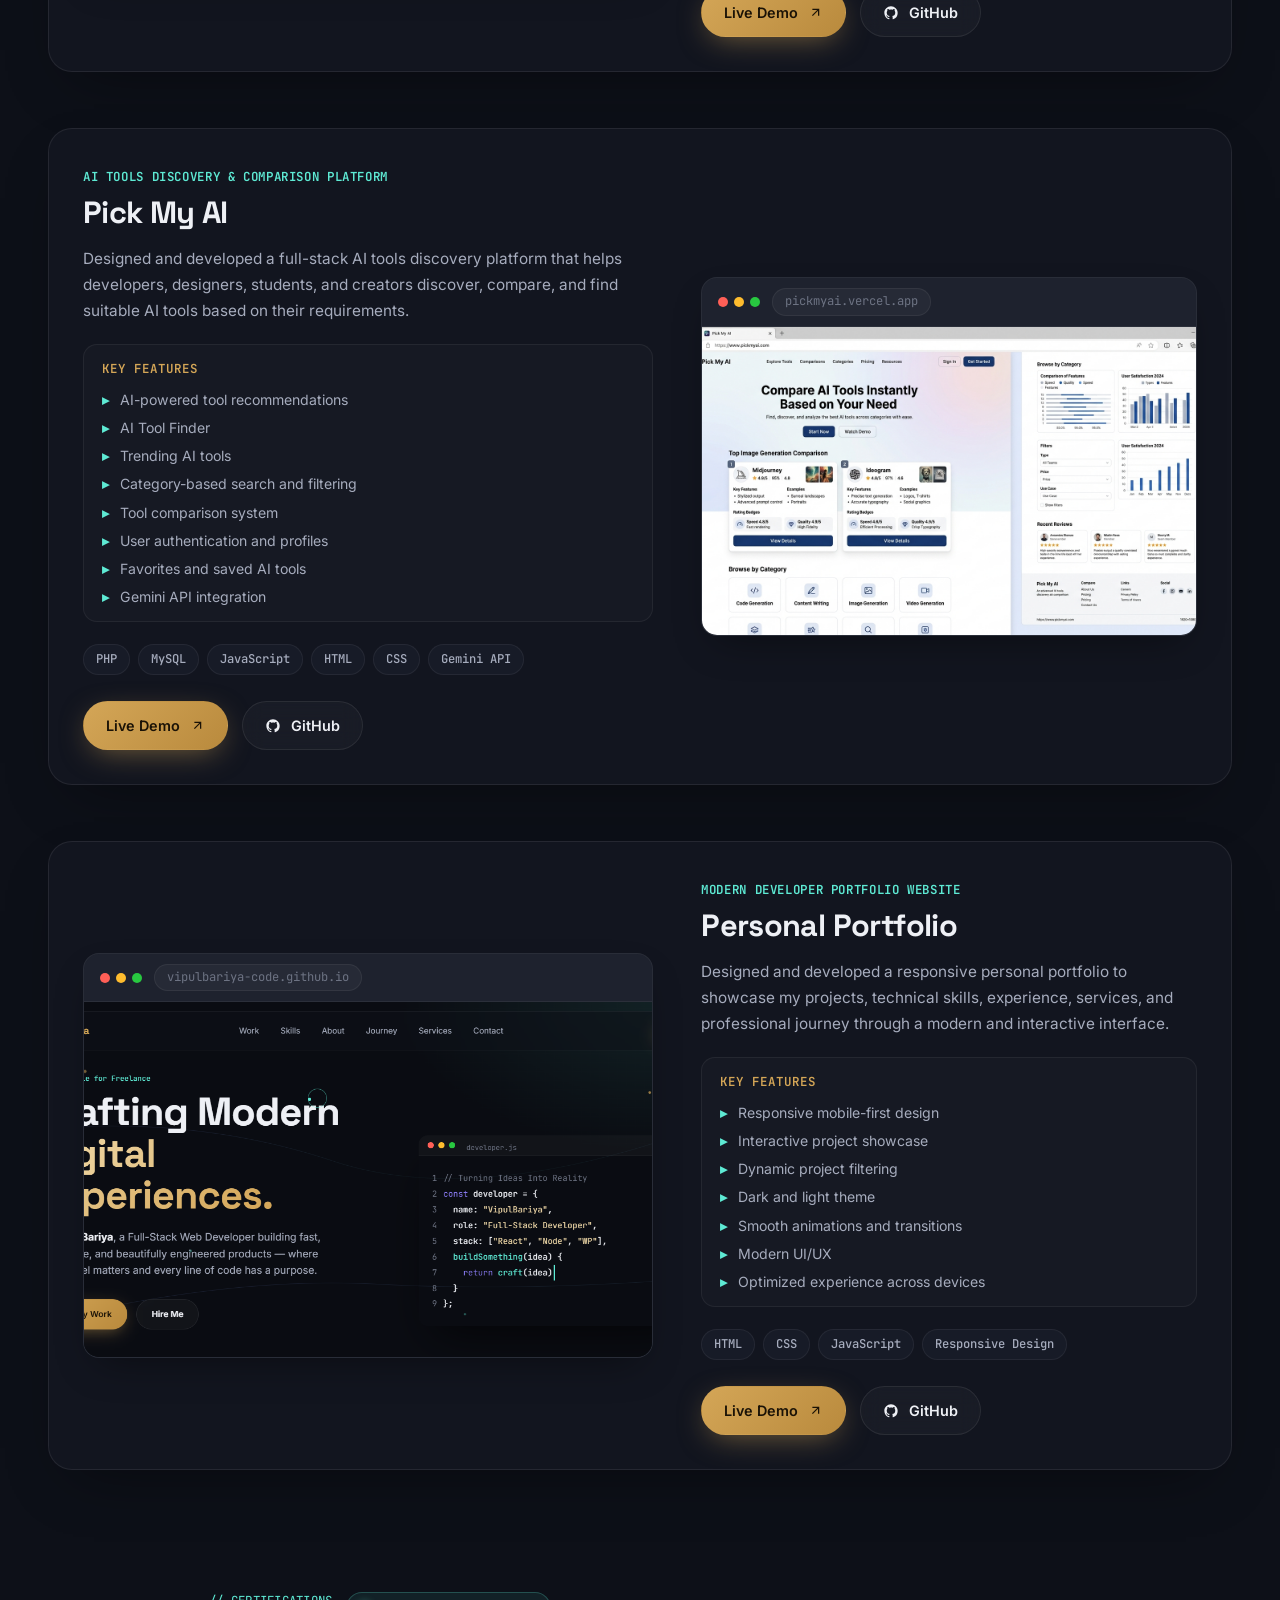
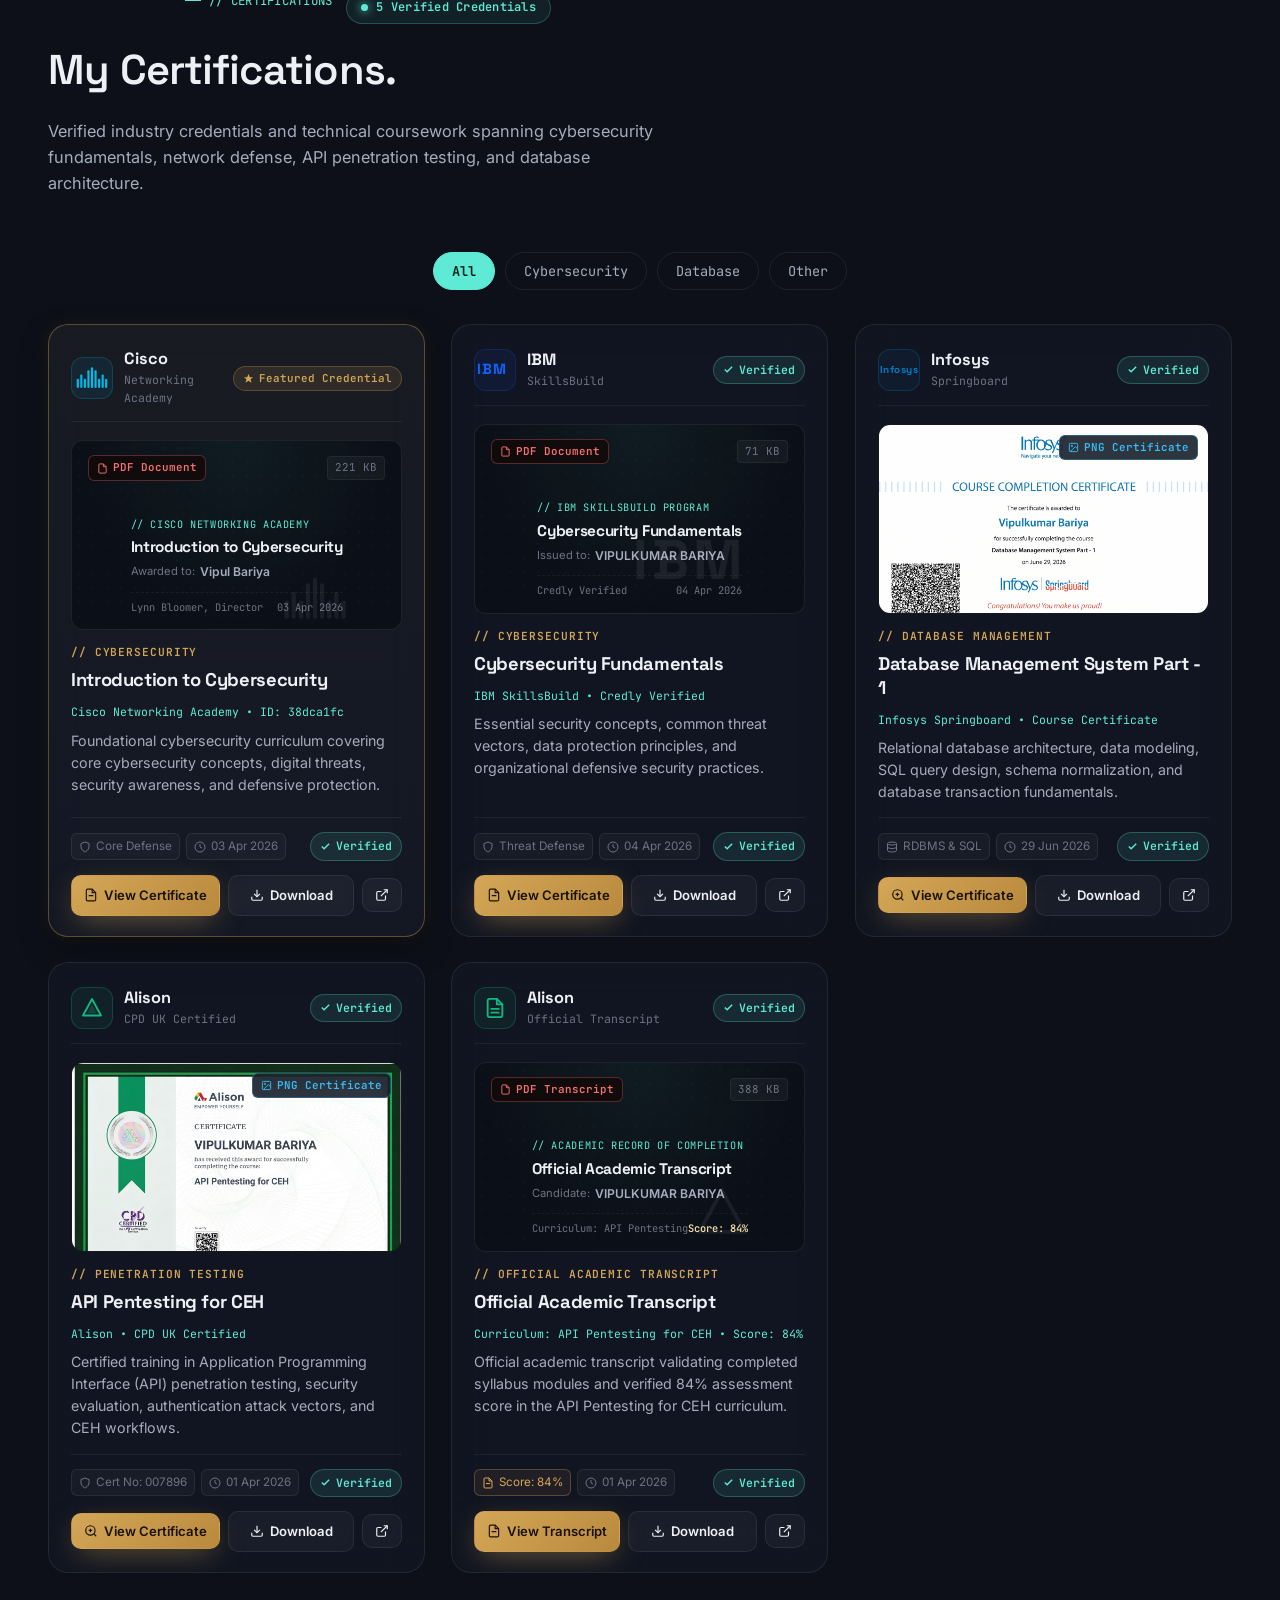
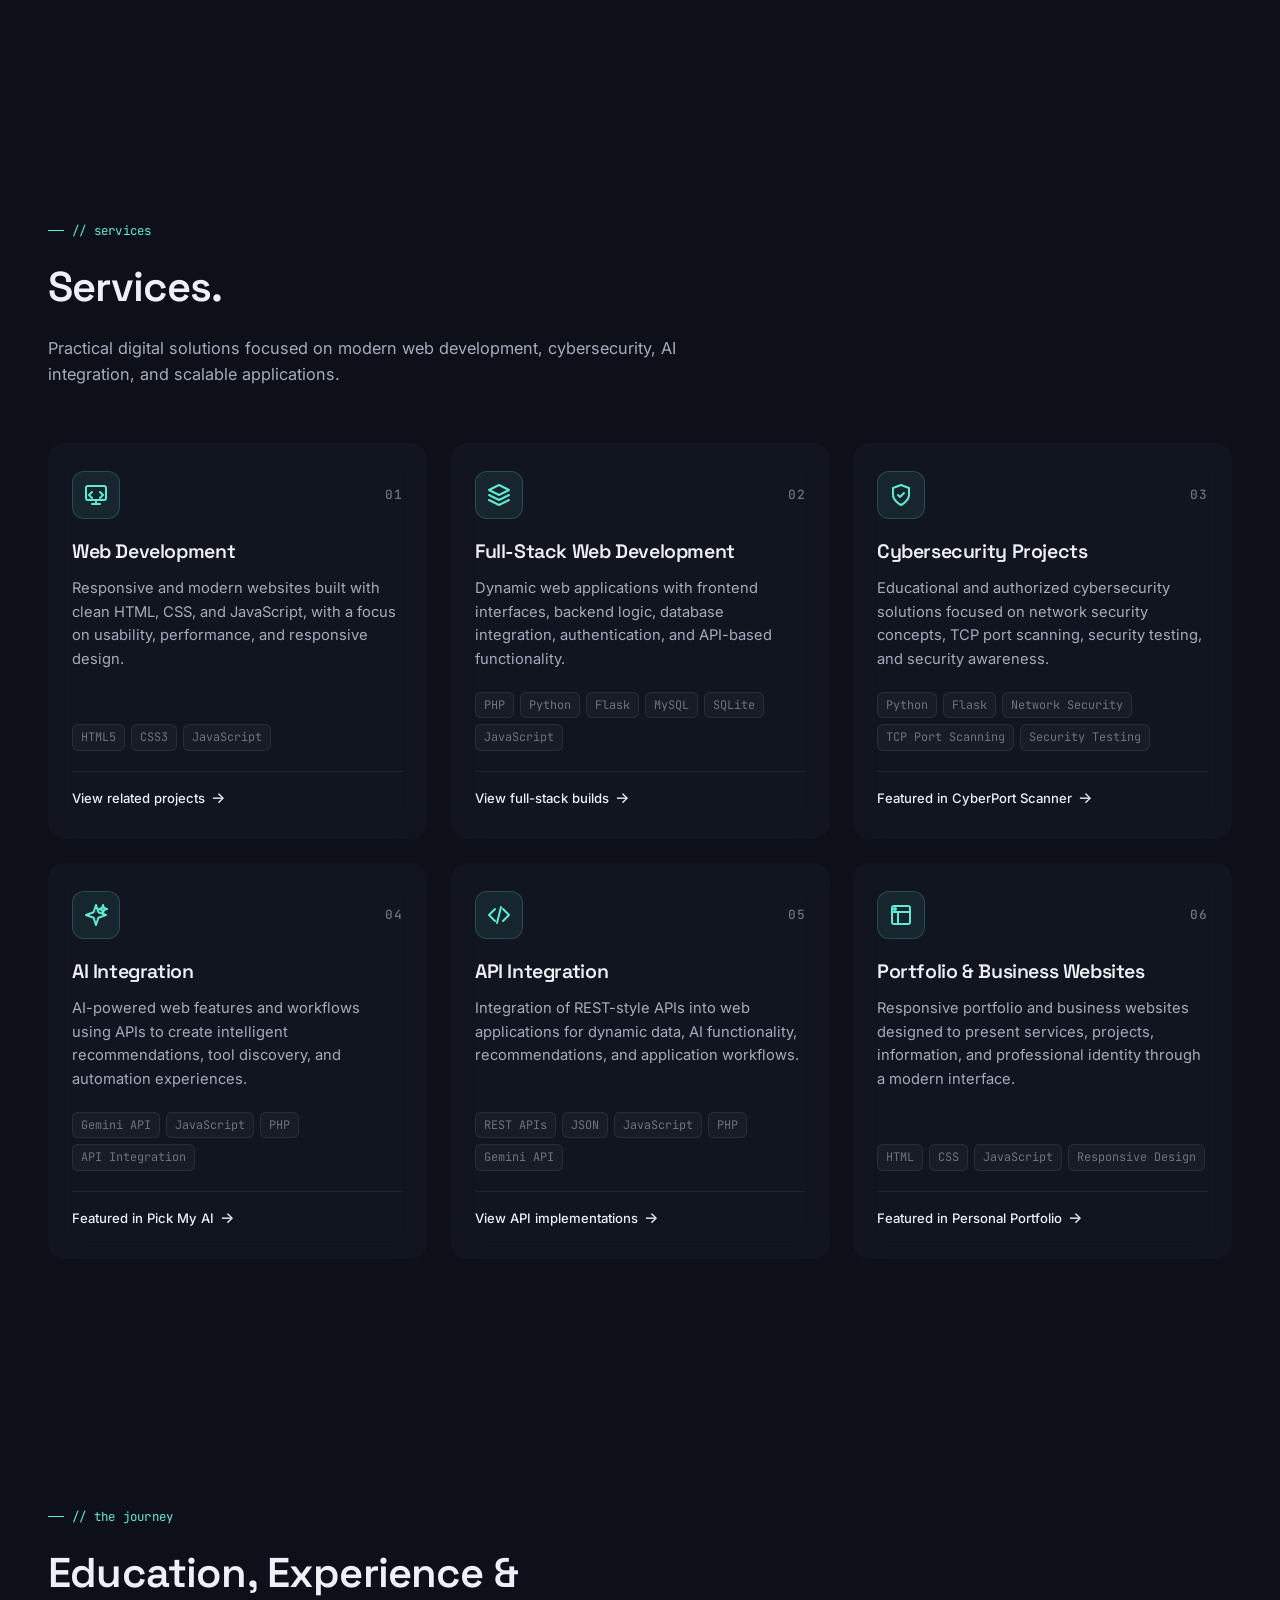
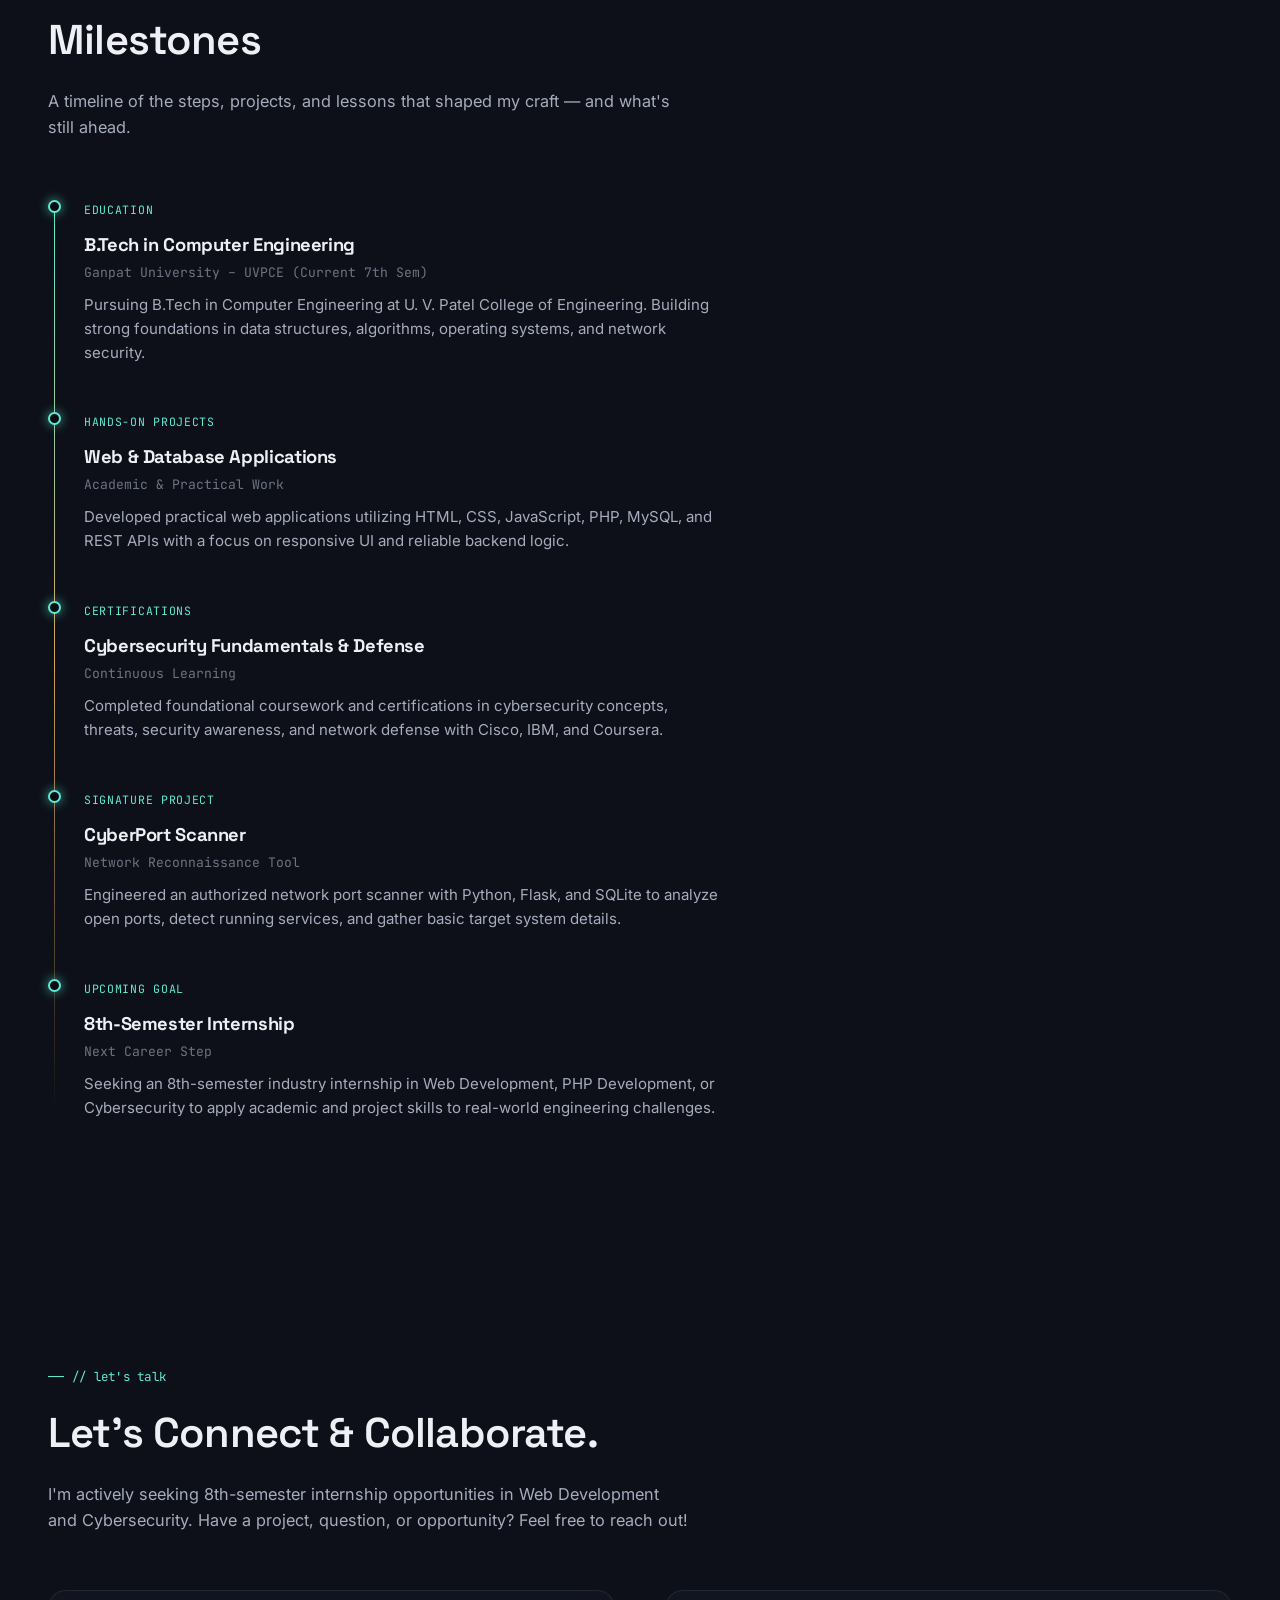
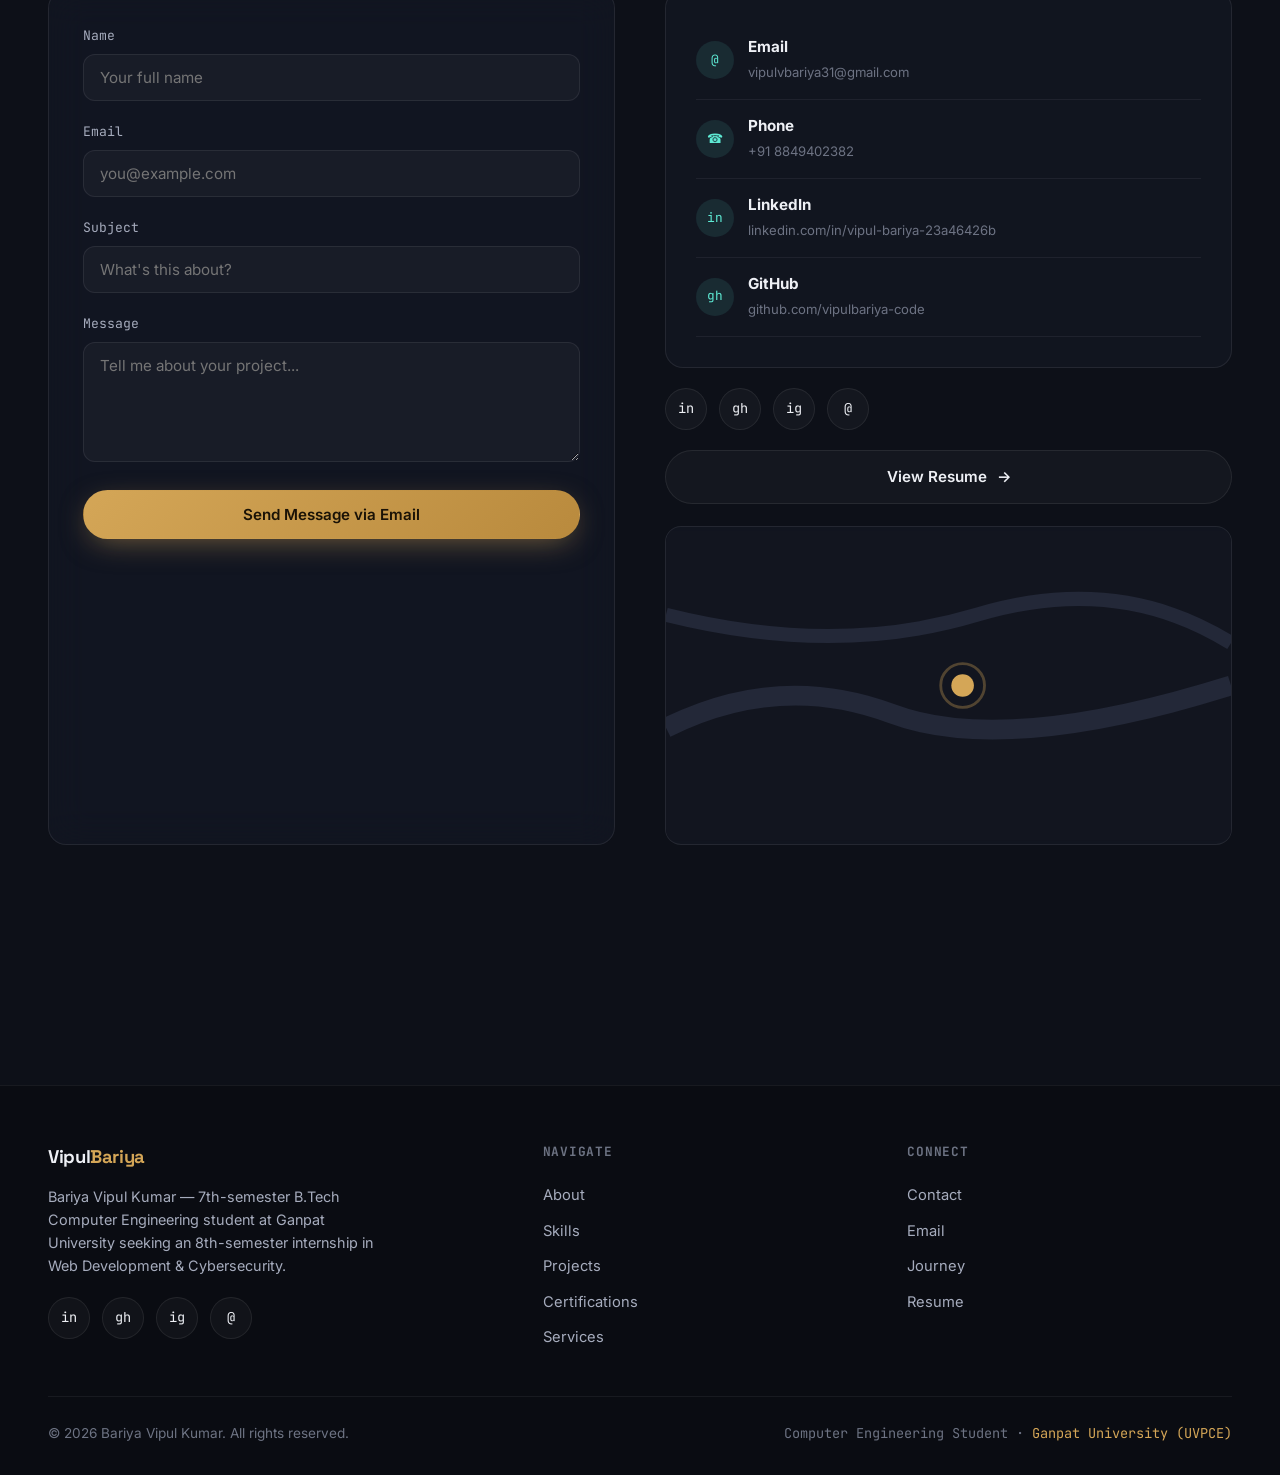
==== commit 347067b2: "Finalize premium certifications section" ====
--- a/index.html
+++ b/index.html
@@ -929,25 +929,37 @@
         </article>
     </div>
   </div>
-</section>
-
 <!-- ============ CERTIFICATIONS ============ -->
 <section id="certifications">
   <div class="container">
     <div class="section-head reveal">
-      <div class="eyebrow">// certifications</div>
-      <h2>Professional Certifications.</h2>
-      <p>A collection of certifications and learning achievements that support my journey in cybersecurity, web development, and modern technology.</p>
+      <div class="cert-header-meta">
+        <span class="eyebrow">// CERTIFICATIONS</span>
+        <span class="cert-counter-badge">
+          <span class="cert-counter-dot" aria-hidden="true"></span>
+          5 Verified Credentials
+        </span>
+      </div>
+      <h2>My Certifications.</h2>
+      <p>Verified industry credentials and technical coursework spanning cybersecurity fundamentals, network defense, API penetration testing, and database architecture.</p>
+    </div>
+
+    <!-- Category Filter Bar -->
+    <div class="filters cert-filters reveal" aria-label="Filter certifications by category">
+      <button class="filter-btn cert-filter-btn active" data-filter="all" type="button" aria-pressed="true">All</button>
+      <button class="filter-btn cert-filter-btn" data-filter="cybersecurity" type="button" aria-pressed="false">Cybersecurity</button>
+      <button class="filter-btn cert-filter-btn" data-filter="database" type="button" aria-pressed="false">Database</button>
+      <button class="filter-btn cert-filter-btn" data-filter="other" type="button" aria-pressed="false">Other</button>
     </div>
 
     <div class="certs-grid">
 
-      <!-- 1. Cisco -->
-      <article class="cert-card glass reveal" aria-label="Cisco - Introduction to Cybersecurity">
+      <!-- 1. Cisco - Introduction to Cybersecurity (Featured / Cybersecurity) -->
+      <article class="cert-card glass reveal featured" data-cat="cybersecurity" aria-label="Cisco - Introduction to Cybersecurity">
         <div class="cert-card-header">
           <div class="cert-org-visual">
             <div class="cert-icon-frame cert-cisco-theme">
-              <svg width="34" height="24" viewBox="0 0 90 60" fill="currentColor" aria-hidden="true">
+              <svg width="32" height="22" viewBox="0 0 90 60" fill="currentColor" aria-hidden="true">
                 <rect x="2" y="32" width="6" height="26" rx="3"/>
                 <rect x="12" y="20" width="6" height="38" rx="3"/>
                 <rect x="22" y="32" width="6" height="26" rx="3"/>
@@ -964,41 +976,102 @@
               <span class="cert-issuer-sub mono">Networking Academy</span>
             </div>
           </div>
-          <span class="cert-status-badge">
-            <svg width="12" height="12" viewBox="0 0 24 24" fill="none" stroke="currentColor" stroke-width="3" aria-hidden="true"><path d="M20 6L9 17l-5-5"/></svg>
-            Verified
+          <span class="cert-featured-ribbon">
+            <svg width="11" height="11" viewBox="0 0 24 24" fill="currentColor" aria-hidden="true"><path d="M12 2l3 7h7l-5.5 4.5 2 7.5L12 17l-6.5 4 2-7.5L2 9h7z"/></svg>
+            Featured Credential
           </span>
+        </div>
+
+        <div class="cert-preview-frame cert-doc-frame" role="region" aria-label="Cisco Introduction to Cybersecurity PDF Document">
+          <div class="cert-doc-pattern" aria-hidden="true"></div>
+          <div class="cert-doc-header">
+            <span class="cert-format-tag pdf">
+              <svg width="11" height="11" viewBox="0 0 24 24" fill="none" stroke="currentColor" stroke-width="2" aria-hidden="true"><path d="M14 2H6a2 2 0 0 0-2 2v16a2 2 0 0 0 2 2h12a2 2 0 0 0 2-2V8z"/><polyline points="14 2 14 8 20 8"/></svg>
+              PDF Document
+            </span>
+            <span class="cert-doc-filesize mono">221 KB</span>
+          </div>
+          <div class="cert-doc-body">
+            <div class="cert-doc-watermark" aria-hidden="true">
+              <svg width="64" height="44" viewBox="0 0 90 60" fill="currentColor">
+                <rect x="2" y="32" width="6" height="26" rx="3"/>
+                <rect x="12" y="20" width="6" height="38" rx="3"/>
+                <rect x="22" y="32" width="6" height="26" rx="3"/>
+                <rect x="32" y="8" width="6" height="50" rx="3"/>
+                <rect x="42" y="0" width="6" height="58" rx="3"/>
+                <rect x="52" y="8" width="6" height="50" rx="3"/>
+                <rect x="62" y="32" width="6" height="26" rx="3"/>
+                <rect x="72" y="20" width="6" height="38" rx="3"/>
+                <rect x="82" y="32" width="6" height="26" rx="3"/>
+              </svg>
+            </div>
+            <div class="cert-doc-lead mono">// CISCO NETWORKING ACADEMY</div>
+            <h4 class="cert-doc-title">Introduction to Cybersecurity</h4>
+            <div class="cert-doc-recipient-row">
+              <span class="cert-doc-label">Awarded to:</span>
+              <span class="cert-doc-name">Vipul Bariya</span>
+            </div>
+            <div class="cert-doc-sig-row">
+              <span class="cert-doc-meta-item mono">Lynn Bloomer, Director</span>
+              <span class="cert-doc-meta-item mono">03 Apr 2026</span>
+            </div>
+          </div>
+          <a href="all%20certificate/Introduction%20to%20Cybersecurity.pdf" target="_blank" rel="noopener noreferrer" class="cert-preview-overlay" aria-label="Open Cisco Introduction to Cybersecurity PDF in new tab">
+            <span class="cert-overlay-action">
+              <svg width="15" height="15" viewBox="0 0 24 24" fill="none" stroke="currentColor" stroke-width="2" aria-hidden="true"><path d="M18 13v6a2 2 0 0 1-2 2H5a2 2 0 0 1-2-2V8a2 2 0 0 1 2-2h6"/><polyline points="15 3 21 3 21 9"/><line x1="10" y1="14" x2="21" y2="3"/></svg>
+              <span>Open Official PDF ↗</span>
+            </span>
+          </a>
         </div>
 
         <div class="cert-card-body">
           <div class="cert-domain-tag mono">// CYBERSECURITY</div>
           <h3 class="cert-title">Introduction to Cybersecurity</h3>
+          <div class="cert-type-pill">Cisco Networking Academy &bull; ID: 38dca1fc</div>
           <p class="cert-desc">
-            Foundational cybersecurity learning covering core cybersecurity concepts, threats, security awareness, and the role of cybersecurity in protecting digital systems.
+            Foundational cybersecurity curriculum covering core cybersecurity concepts, digital threats, security awareness, and defensive protection.
           </p>
         </div>
 
         <div class="cert-card-footer">
-          <div class="cert-meta-chips">
-            <span class="cert-chip">
-              <svg width="13" height="13" viewBox="0 0 24 24" fill="none" stroke="currentColor" stroke-width="2" aria-hidden="true"><path d="M12 22s8-4 8-10V5l-8-3-8 3v7c0 6 8 10 8 10z"/></svg>
-              Core Security
+          <div class="cert-meta-row">
+            <div class="cert-meta-chips">
+              <span class="cert-chip">
+                <svg width="12" height="12" viewBox="0 0 24 24" fill="none" stroke="currentColor" stroke-width="2" aria-hidden="true"><path d="M12 22s8-4 8-10V5l-8-3-8 3v7c0 6 8 10 8 10z"/></svg>
+                Core Defense
+              </span>
+              <span class="cert-chip">
+                <svg width="12" height="12" viewBox="0 0 24 24" fill="none" stroke="currentColor" stroke-width="2" aria-hidden="true"><circle cx="12" cy="12" r="10"/><polyline points="12 6 12 12 16 14"/></svg>
+                03 Apr 2026
+              </span>
+            </div>
+            <span class="cert-status-badge">
+              <svg width="11" height="11" viewBox="0 0 24 24" fill="none" stroke="currentColor" stroke-width="3" aria-hidden="true"><path d="M20 6L9 17l-5-5"/></svg>
+              Verified
             </span>
-            <span class="cert-chip">
-              <svg width="13" height="13" viewBox="0 0 24 24" fill="none" stroke="currentColor" stroke-width="2" aria-hidden="true"><circle cx="12" cy="12" r="10"/><polyline points="12 6 12 12 16 14"/></svg>
-              Foundational
-            </span>
-          </div>
-          <span class="cert-curriculum-badge mono">Official Curriculum</span>
+          </div>
+          <div class="cert-card-actions">
+            <a href="all%20certificate/Introduction%20to%20Cybersecurity.pdf" target="_blank" rel="noopener noreferrer" class="btn btn-primary cert-btn-action" aria-label="View Cisco Introduction to Cybersecurity PDF in new tab">
+              <svg width="14" height="14" viewBox="0 0 24 24" fill="none" stroke="currentColor" stroke-width="2" aria-hidden="true"><path d="M14 2H6a2 2 0 0 0-2 2v16a2 2 0 0 0 2 2h12a2 2 0 0 0 2-2V8z"/><polyline points="14 2 14 8 20 8"/><line x1="16" y1="13" x2="8" y2="13"/></svg>
+              <span>View Certificate</span>
+            </a>
+            <a href="all%20certificate/Introduction%20to%20Cybersecurity.pdf" download="Cisco_Introduction_to_Cybersecurity.pdf" class="btn btn-ghost cert-btn-action" aria-label="Download Cisco Introduction to Cybersecurity Certificate PDF">
+              <svg width="14" height="14" viewBox="0 0 24 24" fill="none" stroke="currentColor" stroke-width="2" aria-hidden="true"><path d="M21 15v4a2 2 0 0 1-2 2H5a2 2 0 0 1-2-2v-4"/><polyline points="7 10 12 15 17 10"/><line x1="12" y1="15" x2="12" y2="3"/></svg>
+              <span>Download</span>
+            </a>
+            <a href="all%20certificate/Introduction%20to%20Cybersecurity.pdf" target="_blank" rel="noopener noreferrer" class="btn btn-ghost cert-btn-icon" aria-label="Open Cisco PDF in new tab" title="Open full PDF in new tab">
+              <svg width="14" height="14" viewBox="0 0 24 24" fill="none" stroke="currentColor" stroke-width="2" aria-hidden="true"><path d="M18 13v6a2 2 0 0 1-2 2H5a2 2 0 0 1-2-2V8a2 2 0 0 1 2-2h6"/><polyline points="15 3 21 3 21 9"/><line x1="10" y1="14" x2="21" y2="3"/></svg>
+            </a>
+          </div>
         </div>
       </article>
 
-      <!-- 2. IBM -->
-      <article class="cert-card glass reveal" aria-label="IBM - Cybersecurity Fundamentals">
+      <!-- 2. IBM - Cybersecurity Fundamentals (Cybersecurity) -->
+      <article class="cert-card glass reveal" data-cat="cybersecurity" aria-label="IBM - Cybersecurity Fundamentals">
         <div class="cert-card-header">
           <div class="cert-org-visual">
             <div class="cert-icon-frame cert-ibm-theme">
-              <svg width="40" height="20" viewBox="0 0 72 32" fill="currentColor" aria-hidden="true">
+              <svg width="38" height="18" viewBox="0 0 72 32" fill="currentColor" aria-hidden="true">
                 <text x="2" y="24" font-family="'Space Grotesk', -apple-system, sans-serif" font-weight="900" font-size="28" letter-spacing="2">IBM</text>
               </svg>
             </div>
@@ -1008,75 +1081,334 @@
             </div>
           </div>
           <span class="cert-status-badge">
-            <svg width="12" height="12" viewBox="0 0 24 24" fill="none" stroke="currentColor" stroke-width="3" aria-hidden="true"><path d="M20 6L9 17l-5-5"/></svg>
+            <svg width="11" height="11" viewBox="0 0 24 24" fill="none" stroke="currentColor" stroke-width="3" aria-hidden="true"><path d="M20 6L9 17l-5-5"/></svg>
             Verified
           </span>
+        </div>
+
+        <div class="cert-preview-frame cert-doc-frame" role="region" aria-label="IBM Cybersecurity Fundamentals PDF Document">
+          <div class="cert-doc-pattern" aria-hidden="true"></div>
+          <div class="cert-doc-header">
+            <span class="cert-format-tag pdf">
+              <svg width="11" height="11" viewBox="0 0 24 24" fill="none" stroke="currentColor" stroke-width="2" aria-hidden="true"><path d="M14 2H6a2 2 0 0 0-2 2v16a2 2 0 0 0 2 2h12a2 2 0 0 0 2-2V8z"/><polyline points="14 2 14 8 20 8"/></svg>
+              PDF Document
+            </span>
+            <span class="cert-doc-filesize mono">71 KB</span>
+          </div>
+          <div class="cert-doc-body">
+            <div class="cert-doc-watermark" aria-hidden="true">
+              <span class="cert-ibm-watermark mono">IBM</span>
+            </div>
+            <div class="cert-doc-lead mono">// IBM SKILLSBUILD PROGRAM</div>
+            <h4 class="cert-doc-title">Cybersecurity Fundamentals</h4>
+            <div class="cert-doc-recipient-row">
+              <span class="cert-doc-label">Issued to:</span>
+              <span class="cert-doc-name">VIPULKUMAR BARIYA</span>
+            </div>
+            <div class="cert-doc-sig-row">
+              <span class="cert-doc-meta-item mono">Credly Verified</span>
+              <span class="cert-doc-meta-item mono">04 Apr 2026</span>
+            </div>
+          </div>
+          <a href="all%20certificate/Cybersecurity%20Fundamentals%20IBM.pdf" target="_blank" rel="noopener noreferrer" class="cert-preview-overlay" aria-label="Open IBM Cybersecurity Fundamentals PDF in new tab">
+            <span class="cert-overlay-action">
+              <svg width="15" height="15" viewBox="0 0 24 24" fill="none" stroke="currentColor" stroke-width="2" aria-hidden="true"><path d="M18 13v6a2 2 0 0 1-2 2H5a2 2 0 0 1-2-2V8a2 2 0 0 1 2-2h6"/><polyline points="15 3 21 3 21 9"/><line x1="10" y1="14" x2="21" y2="3"/></svg>
+              <span>Open Official PDF ↗</span>
+            </span>
+          </a>
         </div>
 
         <div class="cert-card-body">
           <div class="cert-domain-tag mono">// CYBERSECURITY</div>
           <h3 class="cert-title">Cybersecurity Fundamentals</h3>
+          <div class="cert-type-pill">IBM SkillsBuild &bull; Credly Verified</div>
           <p class="cert-desc">
-            Cybersecurity fundamentals covering essential security concepts, common threats, security practices, and foundational cybersecurity knowledge.
+            Essential security concepts, common threat vectors, data protection principles, and organizational defensive security practices.
           </p>
         </div>
 
         <div class="cert-card-footer">
-          <div class="cert-meta-chips">
-            <span class="cert-chip">
-              <svg width="13" height="13" viewBox="0 0 24 24" fill="none" stroke="currentColor" stroke-width="2" aria-hidden="true"><path d="M12 22s8-4 8-10V5l-8-3-8 3v7c0 6 8 10 8 10z"/></svg>
-              Threat Defense
+          <div class="cert-meta-row">
+            <div class="cert-meta-chips">
+              <span class="cert-chip">
+                <svg width="12" height="12" viewBox="0 0 24 24" fill="none" stroke="currentColor" stroke-width="2" aria-hidden="true"><path d="M12 22s8-4 8-10V5l-8-3-8 3v7c0 6 8 10 8 10z"/></svg>
+                Threat Defense
+              </span>
+              <span class="cert-chip">
+                <svg width="12" height="12" viewBox="0 0 24 24" fill="none" stroke="currentColor" stroke-width="2" aria-hidden="true"><circle cx="12" cy="12" r="10"/><polyline points="12 6 12 12 16 14"/></svg>
+                04 Apr 2026
+              </span>
+            </div>
+            <span class="cert-status-badge">
+              <svg width="11" height="11" viewBox="0 0 24 24" fill="none" stroke="currentColor" stroke-width="3" aria-hidden="true"><path d="M20 6L9 17l-5-5"/></svg>
+              Verified
             </span>
-            <span class="cert-chip">
-              <svg width="13" height="13" viewBox="0 0 24 24" fill="none" stroke="currentColor" stroke-width="2" aria-hidden="true"><circle cx="12" cy="12" r="10"/><polyline points="12 6 12 12 16 14"/></svg>
-              Security Essentials
-            </span>
-          </div>
-          <span class="cert-curriculum-badge mono">Official Curriculum</span>
+          </div>
+          <div class="cert-card-actions">
+            <a href="all%20certificate/Cybersecurity%20Fundamentals%20IBM.pdf" target="_blank" rel="noopener noreferrer" class="btn btn-primary cert-btn-action" aria-label="View IBM Cybersecurity Fundamentals PDF in new tab">
+              <svg width="14" height="14" viewBox="0 0 24 24" fill="none" stroke="currentColor" stroke-width="2" aria-hidden="true"><path d="M14 2H6a2 2 0 0 0-2 2v16a2 2 0 0 0 2 2h12a2 2 0 0 0 2-2V8z"/><polyline points="14 2 14 8 20 8"/><line x1="16" y1="13" x2="8" y2="13"/></svg>
+              <span>View Certificate</span>
+            </a>
+            <a href="all%20certificate/Cybersecurity%20Fundamentals%20IBM.pdf" download="IBM_Cybersecurity_Fundamentals.pdf" class="btn btn-ghost cert-btn-action" aria-label="Download IBM Cybersecurity Fundamentals Certificate PDF">
+              <svg width="14" height="14" viewBox="0 0 24 24" fill="none" stroke="currentColor" stroke-width="2" aria-hidden="true"><path d="M21 15v4a2 2 0 0 1-2 2H5a2 2 0 0 1-2-2v-4"/><polyline points="7 10 12 15 17 10"/><line x1="12" y1="15" x2="12" y2="3"/></svg>
+              <span>Download</span>
+            </a>
+            <a href="all%20certificate/Cybersecurity%20Fundamentals%20IBM.pdf" target="_blank" rel="noopener noreferrer" class="btn btn-ghost cert-btn-icon" aria-label="Open IBM PDF in new tab" title="Open full PDF in new tab">
+              <svg width="14" height="14" viewBox="0 0 24 24" fill="none" stroke="currentColor" stroke-width="2" aria-hidden="true"><path d="M18 13v6a2 2 0 0 1-2 2H5a2 2 0 0 1-2-2V8a2 2 0 0 1 2-2h6"/><polyline points="15 3 21 3 21 9"/><line x1="10" y1="14" x2="21" y2="3"/></svg>
+            </a>
+          </div>
         </div>
       </article>
 
-      <!-- 3. Coursera -->
-      <article class="cert-card glass reveal" aria-label="Coursera - Foundations of Cybersecurity">
+      <!-- 3. Infosys - Database Management System Part - 1 (Database) -->
+      <article class="cert-card glass reveal" data-cat="database" aria-label="Infosys - Database Management System Part - 1">
         <div class="cert-card-header">
           <div class="cert-org-visual">
-            <div class="cert-icon-frame cert-coursera-theme">
-              <svg width="28" height="28" viewBox="0 0 32 32" fill="none" aria-hidden="true">
-                <circle cx="16" cy="16" r="14" fill="currentColor" fill-opacity="0.12" stroke="currentColor" stroke-width="2"/>
-                <path d="M21 11.5C19.8 10 18 9 16 9C12.1 9 9 12.1 9 16C9 19.9 12.1 23 16 23C18 23 19.8 22 21 20.5" stroke="currentColor" stroke-width="2.6" stroke-linecap="round"/>
+            <div class="cert-icon-frame cert-infosys-theme">
+              <svg width="42" height="18" viewBox="0 0 88 32" fill="currentColor" aria-hidden="true">
+                <text x="2" y="23" font-family="'Space Grotesk', -apple-system, sans-serif" font-weight="800" font-size="22" letter-spacing="1">Infosys</text>
               </svg>
             </div>
             <div>
-              <span class="cert-issuer">Coursera</span>
-              <span class="cert-issuer-sub mono">Specialization Course</span>
+              <span class="cert-issuer">Infosys</span>
+              <span class="cert-issuer-sub mono">Springboard</span>
             </div>
           </div>
           <span class="cert-status-badge">
-            <svg width="12" height="12" viewBox="0 0 24 24" fill="none" stroke="currentColor" stroke-width="3" aria-hidden="true"><path d="M20 6L9 17l-5-5"/></svg>
+            <svg width="11" height="11" viewBox="0 0 24 24" fill="none" stroke="currentColor" stroke-width="3" aria-hidden="true"><path d="M20 6L9 17l-5-5"/></svg>
             Verified
           </span>
         </div>
 
+        <div class="cert-preview-frame cert-lightbox-trigger" data-cert-src="all%20certificate/database%20management%20system%20part%201%20infosys.png" data-cert-title="Database Management System Part - 1" data-cert-issuer="Infosys Springboard" data-cert-domain="DATABASE MANAGEMENT" data-cert-download="all%20certificate/database%20management%20system%20part%201%20infosys.png" data-cert-opentab="all%20certificate/database%20management%20system%20part%201%20infosys.png" role="button" tabindex="0" aria-label="Preview Infosys Database Management System certificate in Lightbox">
+          <img src="all%20certificate/database%20management%20system%20part%201%20infosys.png" alt="Infosys Springboard Database Management System Part - 1 Certificate awarded to Vipulkumar Bariya" class="cert-thumb-img" loading="lazy" decoding="async">
+          <span class="cert-format-tag png">
+            <svg width="11" height="11" viewBox="0 0 24 24" fill="none" stroke="currentColor" stroke-width="2" aria-hidden="true"><rect x="3" y="3" width="18" height="18" rx="2"/><circle cx="8.5" cy="8.5" r="1.5"/><polyline points="21 15 16 10 5 21"/></svg>
+            PNG Certificate
+          </span>
+          <div class="cert-preview-overlay">
+            <span class="cert-overlay-action">
+              <svg width="15" height="15" viewBox="0 0 24 24" fill="none" stroke="currentColor" stroke-width="2" aria-hidden="true"><circle cx="11" cy="11" r="8"/><line x1="21" y1="21" x2="16.65" y2="16.65"/><line x1="11" y1="8" x2="11" y2="14"/><line x1="8" y1="11" x2="14" y2="11"/></svg>
+              <span>Quick Preview</span>
+            </span>
+          </div>
+        </div>
+
         <div class="cert-card-body">
-          <div class="cert-domain-tag mono">// CYBERSECURITY</div>
-          <h3 class="cert-title">Foundations of Cybersecurity</h3>
+          <div class="cert-domain-tag mono">// DATABASE MANAGEMENT</div>
+          <h3 class="cert-title">Database Management System Part - 1</h3>
+          <div class="cert-type-pill">Infosys Springboard &bull; Course Certificate</div>
           <p class="cert-desc">
-            Foundational cybersecurity coursework covering core security concepts, cybersecurity roles, common threats, and essential security practices.
+            Relational database architecture, data modeling, SQL query design, schema normalization, and database transaction fundamentals.
           </p>
         </div>
 
         <div class="cert-card-footer">
-          <div class="cert-meta-chips">
-            <span class="cert-chip">
-              <svg width="13" height="13" viewBox="0 0 24 24" fill="none" stroke="currentColor" stroke-width="2" aria-hidden="true"><path d="M12 22s8-4 8-10V5l-8-3-8 3v7c0 6 8 10 8 10z"/></svg>
-              Industry Roles
+          <div class="cert-meta-row">
+            <div class="cert-meta-chips">
+              <span class="cert-chip">
+                <svg width="12" height="12" viewBox="0 0 24 24" fill="none" stroke="currentColor" stroke-width="2" aria-hidden="true"><ellipse cx="12" cy="5" rx="9" ry="3"/><path d="M21 12c0 1.66-4 3-9 3s-9-1.34-9-3"/><path d="M3 5v14c0 1.66 4 3 9 3s9-1.34 9-3V5"/></svg>
+                RDBMS &amp; SQL
+              </span>
+              <span class="cert-chip">
+                <svg width="12" height="12" viewBox="0 0 24 24" fill="none" stroke="currentColor" stroke-width="2" aria-hidden="true"><circle cx="12" cy="12" r="10"/><polyline points="12 6 12 12 16 14"/></svg>
+                29 Jun 2026
+              </span>
+            </div>
+            <span class="cert-status-badge">
+              <svg width="11" height="11" viewBox="0 0 24 24" fill="none" stroke="currentColor" stroke-width="3" aria-hidden="true"><path d="M20 6L9 17l-5-5"/></svg>
+              Verified
             </span>
-            <span class="cert-chip">
-              <svg width="13" height="13" viewBox="0 0 24 24" fill="none" stroke="currentColor" stroke-width="2" aria-hidden="true"><circle cx="12" cy="12" r="10"/><polyline points="12 6 12 12 16 14"/></svg>
-              Security Practice
+          </div>
+          <div class="cert-card-actions">
+            <button type="button" class="btn btn-primary cert-btn-action cert-lightbox-trigger" data-cert-src="all%20certificate/database%20management%20system%20part%201%20infosys.png" data-cert-title="Database Management System Part - 1" data-cert-issuer="Infosys Springboard" data-cert-domain="DATABASE MANAGEMENT" data-cert-download="all%20certificate/database%20management%20system%20part%201%20infosys.png" data-cert-opentab="all%20certificate/database%20management%20system%20part%201%20infosys.png" aria-label="View Infosys Database Management System Certificate in Lightbox">
+              <svg width="14" height="14" viewBox="0 0 24 24" fill="none" stroke="currentColor" stroke-width="2" aria-hidden="true"><circle cx="11" cy="11" r="8"/><line x1="21" y1="21" x2="16.65" y2="16.65"/><line x1="11" y1="8" x2="11" y2="14"/><line x1="8" y1="11" x2="14" y2="11"/></svg>
+              <span>View Certificate</span>
+            </button>
+            <a href="all%20certificate/database%20management%20system%20part%201%20infosys.png" download="Infosys_DBMS_Part_1_Certificate.png" class="btn btn-ghost cert-btn-action" aria-label="Download Infosys Database Management System Certificate PNG image">
+              <svg width="14" height="14" viewBox="0 0 24 24" fill="none" stroke="currentColor" stroke-width="2" aria-hidden="true"><path d="M21 15v4a2 2 0 0 1-2 2H5a2 2 0 0 1-2-2v-4"/><polyline points="7 10 12 15 17 10"/><line x1="12" y1="15" x2="12" y2="3"/></svg>
+              <span>Download</span>
+            </a>
+            <a href="all%20certificate/database%20management%20system%20part%201%20infosys.png" target="_blank" rel="noopener noreferrer" class="btn btn-ghost cert-btn-icon" aria-label="Open Infosys image in new tab" title="Open full image in new tab">
+              <svg width="14" height="14" viewBox="0 0 24 24" fill="none" stroke="currentColor" stroke-width="2" aria-hidden="true"><path d="M18 13v6a2 2 0 0 1-2 2H5a2 2 0 0 1-2-2V8a2 2 0 0 1 2-2h6"/><polyline points="15 3 21 3 21 9"/><line x1="10" y1="14" x2="21" y2="3"/></svg>
+            </a>
+          </div>
+        </div>
+      </article>
+
+      <!-- 4. Alison - API Pentesting for CEH (Course Certificate / Cybersecurity) -->
+      <article class="cert-card glass reveal" data-cat="cybersecurity" aria-label="Alison - API Pentesting for CEH Certificate">
+        <div class="cert-card-header">
+          <div class="cert-org-visual">
+            <div class="cert-icon-frame cert-alison-theme">
+              <svg width="24" height="24" viewBox="0 0 32 32" fill="none" aria-hidden="true">
+                <polygon points="16,4 28,26 4,26" stroke="currentColor" stroke-width="2.5" fill="none" stroke-linejoin="round"/>
+                <polygon points="16,11 22,23 10,23" fill="currentColor" fill-opacity="0.25"/>
+              </svg>
+            </div>
+            <div>
+              <span class="cert-issuer">Alison</span>
+              <span class="cert-issuer-sub mono">CPD UK Certified</span>
+            </div>
+          </div>
+          <span class="cert-status-badge">
+            <svg width="11" height="11" viewBox="0 0 24 24" fill="none" stroke="currentColor" stroke-width="3" aria-hidden="true"><path d="M20 6L9 17l-5-5"/></svg>
+            Verified
+          </span>
+        </div>
+
+        <div class="cert-preview-frame cert-lightbox-trigger" data-cert-src="all%20certificate/Alison-Certificate.png" data-cert-title="API Pentesting for CEH" data-cert-issuer="Alison (CPD UK Certified)" data-cert-domain="PENETRATION TESTING" data-cert-download="all%20certificate/Alison-Certificate.png" data-cert-opentab="all%20certificate/Alison-Certificate.png" role="button" tabindex="0" aria-label="Preview Alison API Pentesting certificate in Lightbox">
+          <img src="all%20certificate/Alison-Certificate.png" alt="Alison API Pentesting for CEH Certificate awarded to VIPULKUMAR BARIYA" class="cert-thumb-img" loading="lazy" decoding="async">
+          <span class="cert-format-tag png">
+            <svg width="11" height="11" viewBox="0 0 24 24" fill="none" stroke="currentColor" stroke-width="2" aria-hidden="true"><rect x="3" y="3" width="18" height="18" rx="2"/><circle cx="8.5" cy="8.5" r="1.5"/><polyline points="21 15 16 10 5 21"/></svg>
+            PNG Certificate
+          </span>
+          <div class="cert-preview-overlay">
+            <span class="cert-overlay-action">
+              <svg width="15" height="15" viewBox="0 0 24 24" fill="none" stroke="currentColor" stroke-width="2" aria-hidden="true"><circle cx="11" cy="11" r="8"/><line x1="21" y1="21" x2="16.65" y2="16.65"/><line x1="11" y1="8" x2="11" y2="14"/><line x1="8" y1="11" x2="14" y2="11"/></svg>
+              <span>Quick Preview</span>
             </span>
           </div>
-          <span class="cert-curriculum-badge mono">Official Curriculum</span>
+        </div>
+
+        <div class="cert-card-body">
+          <div class="cert-domain-tag mono">// PENETRATION TESTING</div>
+          <h3 class="cert-title">API Pentesting for CEH</h3>
+          <div class="cert-type-pill">Alison &bull; CPD UK Certified</div>
+          <p class="cert-desc">
+            Certified training in Application Programming Interface (API) penetration testing, security evaluation, authentication attack vectors, and CEH workflows.
+          </p>
+        </div>
+
+        <div class="cert-card-footer">
+          <div class="cert-meta-row">
+            <div class="cert-meta-chips">
+              <span class="cert-chip">
+                <svg width="12" height="12" viewBox="0 0 24 24" fill="none" stroke="currentColor" stroke-width="2" aria-hidden="true"><path d="M12 22s8-4 8-10V5l-8-3-8 3v7c0 6 8 10 8 10z"/></svg>
+                Cert No: 007896
+              </span>
+              <span class="cert-chip">
+                <svg width="12" height="12" viewBox="0 0 24 24" fill="none" stroke="currentColor" stroke-width="2" aria-hidden="true"><circle cx="12" cy="12" r="10"/><polyline points="12 6 12 12 16 14"/></svg>
+                01 Apr 2026
+              </span>
+            </div>
+            <span class="cert-status-badge">
+              <svg width="11" height="11" viewBox="0 0 24 24" fill="none" stroke="currentColor" stroke-width="3" aria-hidden="true"><path d="M20 6L9 17l-5-5"/></svg>
+              Verified
+            </span>
+          </div>
+          <div class="cert-card-actions">
+            <button type="button" class="btn btn-primary cert-btn-action cert-lightbox-trigger" data-cert-src="all%20certificate/Alison-Certificate.png" data-cert-title="API Pentesting for CEH" data-cert-issuer="Alison (CPD UK Certified)" data-cert-domain="PENETRATION TESTING" data-cert-download="all%20certificate/Alison-Certificate.png" data-cert-opentab="all%20certificate/Alison-Certificate.png" aria-label="View Alison API Pentesting for CEH Certificate in Lightbox">
+              <svg width="14" height="14" viewBox="0 0 24 24" fill="none" stroke="currentColor" stroke-width="2" aria-hidden="true"><circle cx="11" cy="11" r="8"/><line x1="21" y1="21" x2="16.65" y2="16.65"/><line x1="11" y1="8" x2="11" y2="14"/><line x1="8" y1="11" x2="14" y2="11"/></svg>
+              <span>View Certificate</span>
+            </button>
+            <a href="all%20certificate/Alison-Certificate.png" download="Alison_API_Pentesting_for_CEH_Certificate.png" class="btn btn-ghost cert-btn-action" aria-label="Download Alison API Pentesting for CEH Certificate PNG image">
+              <svg width="14" height="14" viewBox="0 0 24 24" fill="none" stroke="currentColor" stroke-width="2" aria-hidden="true"><path d="M21 15v4a2 2 0 0 1-2 2H5a2 2 0 0 1-2-2v-4"/><polyline points="7 10 12 15 17 10"/><line x1="12" y1="15" x2="12" y2="3"/></svg>
+              <span>Download</span>
+            </a>
+            <a href="all%20certificate/Alison-Certificate.png" target="_blank" rel="noopener noreferrer" class="btn btn-ghost cert-btn-icon" aria-label="Open Alison image in new tab" title="Open full image in new tab">
+              <svg width="14" height="14" viewBox="0 0 24 24" fill="none" stroke="currentColor" stroke-width="2" aria-hidden="true"><path d="M18 13v6a2 2 0 0 1-2 2H5a2 2 0 0 1-2-2V8a2 2 0 0 1 2-2h6"/><polyline points="15 3 21 3 21 9"/><line x1="10" y1="14" x2="21" y2="3"/></svg>
+            </a>
+          </div>
+        </div>
+      </article>
+
+      <!-- 5. Alison - Official Academic Transcript (Other) -->
+      <article class="cert-card glass reveal" data-cat="other" aria-label="Alison - Official Academic Transcript">
+        <div class="cert-card-header">
+          <div class="cert-org-visual">
+            <div class="cert-icon-frame cert-alison-theme">
+              <svg width="22" height="22" viewBox="0 0 24 24" fill="none" stroke="currentColor" stroke-width="2" stroke-linecap="round" stroke-linejoin="round" aria-hidden="true">
+                <path d="M14 2H6a2 2 0 0 0-2 2v16a2 2 0 0 0 2 2h12a2 2 0 0 0 2-2V8z"/>
+                <polyline points="14 2 14 8 20 8"/>
+                <line x1="16" y1="13" x2="8" y2="13"/>
+                <line x1="16" y1="17" x2="8" y2="17"/>
+              </svg>
+            </div>
+            <div>
+              <span class="cert-issuer">Alison</span>
+              <span class="cert-issuer-sub mono">Official Transcript</span>
+            </div>
+          </div>
+          <span class="cert-status-badge">
+            <svg width="11" height="11" viewBox="0 0 24 24" fill="none" stroke="currentColor" stroke-width="3" aria-hidden="true"><path d="M20 6L9 17l-5-5"/></svg>
+            Verified
+          </span>
+        </div>
+
+        <div class="cert-preview-frame cert-doc-frame cert-transcript-theme" role="region" aria-label="Alison Official Academic Transcript PDF Document">
+          <div class="cert-doc-pattern" aria-hidden="true"></div>
+          <div class="cert-doc-header">
+            <span class="cert-format-tag pdf">
+              <svg width="11" height="11" viewBox="0 0 24 24" fill="none" stroke="currentColor" stroke-width="2" aria-hidden="true"><path d="M14 2H6a2 2 0 0 0-2 2v16a2 2 0 0 0 2 2h12a2 2 0 0 0 2-2V8z"/><polyline points="14 2 14 8 20 8"/></svg>
+              PDF Transcript
+            </span>
+            <span class="cert-doc-filesize mono">388 KB</span>
+          </div>
+          <div class="cert-doc-body">
+            <div class="cert-doc-watermark" aria-hidden="true">
+              <svg width="60" height="60" viewBox="0 0 32 32" fill="none">
+                <polygon points="16,4 28,26 4,26" stroke="currentColor" stroke-width="2" fill="none"/>
+              </svg>
+            </div>
+            <div class="cert-doc-lead mono">// ACADEMIC RECORD OF COMPLETION</div>
+            <h4 class="cert-doc-title">Official Academic Transcript</h4>
+            <div class="cert-doc-recipient-row">
+              <span class="cert-doc-label">Candidate:</span>
+              <span class="cert-doc-name">VIPULKUMAR BARIYA</span>
+            </div>
+            <div class="cert-doc-sig-row">
+              <span class="cert-doc-meta-item mono">Curriculum: API Pentesting</span>
+              <span class="cert-doc-meta-item mono highlighted">Score: 84%</span>
+            </div>
+          </div>
+          <a href="all%20certificate/Alison_certificate_transcript_api_pentesting_for_ceh.pdf" target="_blank" rel="noopener noreferrer" class="cert-preview-overlay" aria-label="Open Alison Official Academic Transcript PDF in new tab">
+            <span class="cert-overlay-action">
+              <svg width="15" height="15" viewBox="0 0 24 24" fill="none" stroke="currentColor" stroke-width="2" aria-hidden="true"><path d="M18 13v6a2 2 0 0 1-2 2H5a2 2 0 0 1-2-2V8a2 2 0 0 1 2-2h6"/><polyline points="15 3 21 3 21 9"/><line x1="10" y1="14" x2="21" y2="3"/></svg>
+              <span>Open Official Transcript ↗</span>
+            </span>
+          </a>
+        </div>
+
+        <div class="cert-card-body">
+          <div class="cert-domain-tag mono">// OFFICIAL ACADEMIC TRANSCRIPT</div>
+          <h3 class="cert-title">Official Academic Transcript</h3>
+          <div class="cert-type-pill">Curriculum: API Pentesting for CEH &bull; Score: 84%</div>
+          <p class="cert-desc">
+            Official academic transcript validating completed syllabus modules and verified 84% assessment score in the API Pentesting for CEH curriculum.
+          </p>
+        </div>
+
+        <div class="cert-card-footer">
+          <div class="cert-meta-row">
+            <div class="cert-meta-chips">
+              <span class="cert-chip score-chip">
+                <svg width="12" height="12" viewBox="0 0 24 24" fill="none" stroke="currentColor" stroke-width="2" aria-hidden="true"><path d="M14 2H6a2 2 0 0 0-2 2v16a2 2 0 0 0 2 2h12a2 2 0 0 0 2-2V8z"/><polyline points="14 2 14 8 20 8"/><line x1="16" y1="13" x2="8" y2="13"/></svg>
+                Score: 84%
+              </span>
+              <span class="cert-chip">
+                <svg width="12" height="12" viewBox="0 0 24 24" fill="none" stroke="currentColor" stroke-width="2" aria-hidden="true"><circle cx="12" cy="12" r="10"/><polyline points="12 6 12 12 16 14"/></svg>
+                01 Apr 2026
+              </span>
+            </div>
+            <span class="cert-status-badge">
+              <svg width="11" height="11" viewBox="0 0 24 24" fill="none" stroke="currentColor" stroke-width="3" aria-hidden="true"><path d="M20 6L9 17l-5-5"/></svg>
+              Verified
+            </span>
+          </div>
+          <div class="cert-card-actions">
+            <a href="all%20certificate/Alison_certificate_transcript_api_pentesting_for_ceh.pdf" target="_blank" rel="noopener noreferrer" class="btn btn-primary cert-btn-action" aria-label="View Alison Official Academic Transcript PDF in new tab">
+              <svg width="14" height="14" viewBox="0 0 24 24" fill="none" stroke="currentColor" stroke-width="2" aria-hidden="true"><path d="M14 2H6a2 2 0 0 0-2 2v16a2 2 0 0 0 2 2h12a2 2 0 0 0 2-2V8z"/><polyline points="14 2 14 8 20 8"/><line x1="16" y1="13" x2="8" y2="13"/></svg>
+              <span>View Transcript</span>
+            </a>
+            <a href="all%20certificate/Alison_certificate_transcript_api_pentesting_for_ceh.pdf" download="Alison_API_Pentesting_CEH_Transcript.pdf" class="btn btn-ghost cert-btn-action" aria-label="Download Alison API Pentesting for CEH Transcript PDF">
+              <svg width="14" height="14" viewBox="0 0 24 24" fill="none" stroke="currentColor" stroke-width="2" aria-hidden="true"><path d="M21 15v4a2 2 0 0 1-2 2H5a2 2 0 0 1-2-2v-4"/><polyline points="7 10 12 15 17 10"/><line x1="12" y1="15" x2="12" y2="3"/></svg>
+              <span>Download</span>
+            </a>
+            <a href="all%20certificate/Alison_certificate_transcript_api_pentesting_for_ceh.pdf" target="_blank" rel="noopener noreferrer" class="btn btn-ghost cert-btn-icon" aria-label="Open Alison transcript in new tab" title="Open full transcript in new tab">
+              <svg width="14" height="14" viewBox="0 0 24 24" fill="none" stroke="currentColor" stroke-width="2" aria-hidden="true"><path d="M18 13v6a2 2 0 0 1-2 2H5a2 2 0 0 1-2-2V8a2 2 0 0 1 2-2h6"/><polyline points="15 3 21 3 21 9"/><line x1="10" y1="14" x2="21" y2="3"/></svg>
+            </a>
+          </div>
         </div>
       </article>
 
@@ -1439,6 +1771,43 @@
   </div>
 </footer>
 
+<!-- Certificate Image Lightbox Modal -->
+<div id="certLightbox" class="cert-lightbox" role="dialog" aria-modal="true" aria-hidden="true" aria-label="Certificate Image Preview">
+  <div class="cert-lightbox-backdrop" id="certLightboxBackdrop"></div>
+  <div class="cert-lightbox-dialog">
+    <div class="cert-lightbox-header">
+      <div class="cert-lightbox-title-wrap">
+        <span class="cert-lightbox-domain mono" id="certLightboxDomain">// CERTIFICATE PREVIEW</span>
+        <h3 class="cert-lightbox-title" id="certLightboxTitle">Certificate Preview</h3>
+        <span class="cert-lightbox-sub mono" id="certLightboxIssuer">Issuing Organization</span>
+      </div>
+      <div class="cert-lightbox-header-actions">
+        <button type="button" class="btn btn-ghost cert-lightbox-action-btn" id="certLightboxZoomBtn" aria-label="Toggle certificate zoom">
+          <svg width="15" height="15" viewBox="0 0 24 24" fill="none" stroke="currentColor" stroke-width="2" aria-hidden="true"><circle cx="11" cy="11" r="8"/><line x1="21" y1="21" x2="16.65" y2="16.65"/><line x1="11" y1="8" x2="11" y2="14"/><line x1="8" y1="11" x2="14" y2="11"/></svg>
+          <span>Zoom</span>
+        </button>
+        <a href="#" download id="certLightboxDownloadBtn" class="btn btn-ghost cert-lightbox-action-btn" aria-label="Download Certificate Image">
+          <svg width="15" height="15" viewBox="0 0 24 24" fill="none" stroke="currentColor" stroke-width="2" aria-hidden="true"><path d="M21 15v4a2 2 0 0 1-2 2H5a2 2 0 0 1-2-2v-4"/><polyline points="7 10 12 15 17 10"/><line x1="12" y1="15" x2="12" y2="3"/></svg>
+          <span>Download</span>
+        </a>
+        <a href="#" target="_blank" rel="noopener noreferrer" id="certLightboxOpenTabBtn" class="btn btn-ghost cert-lightbox-action-btn" aria-label="Open full image in new tab">
+          <svg width="15" height="15" viewBox="0 0 24 24" fill="none" stroke="currentColor" stroke-width="2" aria-hidden="true"><path d="M18 13v6a2 2 0 0 1-2 2H5a2 2 0 0 1-2-2V8a2 2 0 0 1 2-2h6"/><polyline points="15 3 21 3 21 9"/><line x1="10" y1="14" x2="21" y2="3"/></svg>
+          <span>Open Full</span>
+        </a>
+        <button type="button" class="cert-lightbox-close" id="certLightboxCloseBtn" aria-label="Close certificate preview">
+          <svg width="20" height="20" viewBox="0 0 24 24" fill="none" stroke="currentColor" stroke-width="2" aria-hidden="true"><line x1="18" y1="6" x2="6" y2="18"/><line x1="6" y1="6" x2="18" y2="18"/></svg>
+        </button>
+      </div>
+    </div>
+    <div class="cert-lightbox-body">
+      <div class="cert-lightbox-img-wrapper">
+        <div class="cert-lightbox-spinner" id="certLightboxSpinner" aria-hidden="true"></div>
+        <img id="certLightboxImg" src="" alt="Certificate Preview" class="cert-lightbox-image">
+      </div>
+    </div>
+  </div>
+</div>
+
 <button id="backtotop" aria-label="Back to top">
   <svg width="18" height="18" viewBox="0 0 24 24" fill="none" stroke="currentColor" stroke-width="2"><line x1="12" y1="19" x2="12" y2="5"/><polyline points="5 12 12 5 19 12"/></svg>
 </button>
--- a/style.css
+++ b/style.css
@@ -518,6 +518,8 @@
 .certs-grid .cert-card:nth-child(1){transition-delay:0.05s;}
 .certs-grid .cert-card:nth-child(2){transition-delay:0.16s;}
 .certs-grid .cert-card:nth-child(3){transition-delay:0.27s;}
+.certs-grid .cert-card:nth-child(4){transition-delay:0.38s;}
+.certs-grid .cert-card:nth-child(5){transition-delay:0.49s;}
 
 .services-grid .service-card:nth-child(1){transition-delay:0.05s;}
 .services-grid .service-card:nth-child(2){transition-delay:0.12s;}
@@ -1158,38 +1160,105 @@
 .t-item p{color:var(--ink-dim);margin-top:8px;font-size:0.94rem;max-width:640px;}
 
 /* ============ CERTIFICATIONS ============ */
+.cert-header-meta{
+    display:flex;
+    align-items:center;
+    justify-content:center;
+    gap:14px;
+    margin-bottom:12px;
+    flex-wrap:wrap;
+}
+
+.cert-counter-badge{
+    display:inline-flex;
+    align-items:center;
+    gap:8px;
+    padding:5px 14px;
+    border-radius:100px;
+    font-size:0.75rem;
+    font-family:'JetBrains Mono',monospace;
+    font-weight:600;
+    color:var(--teal);
+    background:rgba(94,234,212,0.08);
+    border:1px solid rgba(94,234,212,0.24);
+    letter-spacing:0.02em;
+}
+
+[data-theme="light"] .cert-counter-badge{
+    color:#0e7065;
+    background:rgba(19,138,125,0.08);
+    border-color:rgba(19,138,125,0.22);
+}
+
+.cert-counter-dot{
+    width:7px;
+    height:7px;
+    border-radius:50%;
+    background:var(--teal);
+    box-shadow:0 0 10px var(--teal);
+    animation:pulseDot 2s infinite ease-in-out;
+}
+
+@keyframes pulseDot{
+    0%,100%{transform:scale(0.85);opacity:0.6;}
+    50%{transform:scale(1.25);opacity:1;}
+}
+
+/* Category Filter Bar */
+.cert-filters{
+    display:flex;
+    align-items:center;
+    justify-content:center;
+    gap:10px;
+    margin:28px 0 34px 0;
+    flex-wrap:wrap;
+}
+
+.cert-filter-btn{
+    cursor:pointer;
+}
+
+/* Grid Layout */
 .certs-grid{
     display:grid;
     grid-template-columns:repeat(3, 1fr);
-    gap:28px;
-}
-
-@media (max-width:980px){
+    gap:26px;
+    align-items:stretch;
+}
+
+@media (max-width:1100px){
     .certs-grid{
         grid-template-columns:repeat(2, 1fr);
         gap:22px;
     }
 }
 
-@media (max-width:640px){
+@media (max-width:680px){
     .certs-grid{
         grid-template-columns:1fr;
         gap:20px;
     }
 }
 
+/* Premium Certificate Card */
 .cert-card{
     display:flex;
     flex-direction:column;
     justify-content:space-between;
-    padding:30px 26px;
+    padding:24px 22px 20px;
     border-radius:20px;
     background:var(--glass);
     border:1px solid var(--glass-border);
-    transition:transform .4s cubic-bezier(0.16, 1, 0.3, 1), border-color .35s var(--ease), box-shadow .35s var(--ease), background .35s;
+    transition:transform .35s cubic-bezier(0.16, 1, 0.3, 1), border-color .3s var(--ease), box-shadow .3s var(--ease), opacity .35s;
     position:relative;
     overflow:hidden;
     will-change:transform, box-shadow;
+    height:100%;
+    box-sizing:border-box;
+}
+
+.cert-card.hidden{
+    display:none !important;
 }
 
 .cert-card::before{
@@ -1207,7 +1276,7 @@
 .cert-card:hover{
     transform:translateY(-6px);
     border-color:rgba(94,234,212,0.45);
-    box-shadow:0 24px 50px -15px rgba(0,0,0,0.65), 0 0 28px rgba(94,234,212,0.15);
+    box-shadow:0 22px 48px -12px rgba(0,0,0,0.65), 0 0 24px rgba(94,234,212,0.12);
 }
 
 .cert-card:hover::before{
@@ -1217,7 +1286,7 @@
 [data-theme="light"] .cert-card{
     background:#ffffff;
     border-color:rgba(21,31,52,0.1);
-    box-shadow:0 4px 14px rgba(21,31,52,0.04);
+    box-shadow:0 4px 16px rgba(21,31,52,0.04);
 }
 
 [data-theme="light"] .cert-card:hover{
@@ -1225,25 +1294,74 @@
     box-shadow:0 18px 40px -10px rgba(21,31,52,0.14), 0 0 20px rgba(19,138,125,0.1);
 }
 
+/* Featured Certificate Accent */
+.cert-card.featured{
+    border-color:rgba(212,166,87,0.36);
+    background:linear-gradient(180deg, rgba(212,166,87,0.035) 0%, rgba(255,255,255,0.01) 100%), var(--glass);
+    box-shadow:0 12px 35px -10px rgba(0,0,0,0.55), 0 0 20px rgba(212,166,87,0.08);
+}
+
+.cert-card.featured::before{
+    background:linear-gradient(90deg, transparent, var(--gold), transparent);
+}
+
+.cert-card.featured:hover{
+    border-color:rgba(212,166,87,0.58);
+    box-shadow:0 24px 50px -15px rgba(0,0,0,0.7), 0 0 28px rgba(212,166,87,0.18);
+}
+
+[data-theme="light"] .cert-card.featured{
+    background:linear-gradient(180deg, rgba(212,166,87,0.06) 0%, #ffffff 100%);
+    border-color:rgba(185,138,61,0.3);
+    box-shadow:0 8px 24px -6px rgba(21,31,52,0.08), 0 0 16px rgba(185,138,61,0.06);
+}
+
+[data-theme="light"] .cert-card.featured:hover{
+    border-color:var(--gold);
+    box-shadow:0 18px 40px -10px rgba(21,31,52,0.14), 0 0 20px rgba(185,138,61,0.14);
+}
+
+.cert-featured-ribbon{
+    display:inline-flex;
+    align-items:center;
+    gap:5px;
+    font-size:0.68rem;
+    font-family:'JetBrains Mono',monospace;
+    font-weight:600;
+    color:var(--gold);
+    background:rgba(212,166,87,0.12);
+    border:1px solid rgba(212,166,87,0.28);
+    padding:3px 9px;
+    border-radius:100px;
+    white-space:nowrap;
+}
+
+[data-theme="light"] .cert-featured-ribbon{
+    color:#946618;
+    background:rgba(185,138,61,0.1);
+    border-color:rgba(185,138,61,0.25);
+}
+
+/* Card Header */
 .cert-card-header{
     display:flex;
     align-items:center;
     justify-content:space-between;
     gap:12px;
-    padding-bottom:18px;
+    padding-bottom:14px;
     border-bottom:1px solid var(--line);
-    margin-bottom:18px;
+    margin-bottom:14px;
 }
 
 .cert-org-visual{
     display:flex;
     align-items:center;
-    gap:13px;
+    gap:11px;
 }
 
 .cert-icon-frame{
-    width:46px;
-    height:46px;
+    width:42px;
+    height:42px;
     border-radius:12px;
     display:flex;
     align-items:center;
@@ -1255,7 +1373,7 @@
 }
 
 .cert-card:hover .cert-icon-frame{
-    transform:scale(1.08);
+    transform:scale(1.06);
 }
 
 .cert-cisco-theme{
@@ -1270,10 +1388,16 @@
     border-color:rgba(15,98,254,0.2);
 }
 
-.cert-coursera-theme{
-    color:#0056d2;
-    background:rgba(0,86,210,0.08);
-    border-color:rgba(0,86,210,0.2);
+.cert-infosys-theme{
+    color:#007cc3;
+    background:rgba(0,124,195,0.08);
+    border-color:rgba(0,124,195,0.25);
+}
+
+.cert-alison-theme{
+    color:#10b981;
+    background:rgba(16,185,129,0.08);
+    border-color:rgba(16,185,129,0.25);
 }
 
 [data-theme="light"] .cert-cisco-theme{
@@ -1284,13 +1408,17 @@
     background:rgba(15,98,254,0.1);
 }
 
-[data-theme="light"] .cert-coursera-theme{
-    background:rgba(0,86,210,0.1);
+[data-theme="light"] .cert-infosys-theme{
+    background:rgba(0,124,195,0.12);
+}
+
+[data-theme="light"] .cert-alison-theme{
+    background:rgba(16,185,129,0.12);
 }
 
 .cert-issuer{
     font-family:'Space Grotesk',sans-serif;
-    font-size:1.05rem;
+    font-size:1.02rem;
     font-weight:700;
     color:var(--ink);
     display:block;
@@ -1298,7 +1426,7 @@
 }
 
 .cert-issuer-sub{
-    font-size:0.75rem;
+    font-size:0.72rem;
     color:var(--ink-faint);
     display:block;
     margin-top:2px;
@@ -1308,9 +1436,9 @@
     display:inline-flex;
     align-items:center;
     gap:5px;
-    padding:4px 10px;
+    padding:4px 9px;
     border-radius:100px;
-    font-size:0.75rem;
+    font-size:0.72rem;
     font-family:'JetBrains Mono',monospace;
     font-weight:600;
     color:var(--teal);
@@ -1325,13 +1453,286 @@
     border-color:rgba(19,138,125,0.25);
 }
 
+/* REAL Certificate Preview Frame */
+.cert-preview-frame{
+    position:relative;
+    width:100%;
+    height:190px;
+    border-radius:12px;
+    overflow:hidden;
+    background:#080b11;
+    border:1px solid var(--line);
+    margin:4px 0 14px 0;
+    display:flex;
+    align-items:center;
+    justify-content:center;
+    cursor:pointer;
+    text-decoration:none;
+}
+
+[data-theme="light"] .cert-preview-frame{
+    background:#eef2f8;
+    border-color:rgba(21,31,52,0.12);
+}
+
+.cert-thumb-img{
+    width:100%;
+    height:100%;
+    object-fit:cover;
+    object-position:center top;
+    display:block;
+    transition:transform .4s cubic-bezier(0.16, 1, 0.3, 1), filter .3s;
+}
+
+.cert-card:hover .cert-thumb-img,
+.cert-preview-frame:focus-visible .cert-thumb-img{
+    transform:scale(1.04);
+    filter:brightness(1.05);
+}
+
+/* Format Tag on thumbnail */
+.cert-format-tag{
+    position:absolute;
+    top:10px;
+    right:10px;
+    display:inline-flex;
+    align-items:center;
+    gap:5px;
+    padding:3px 8px;
+    border-radius:6px;
+    font-size:0.68rem;
+    font-family:'JetBrains Mono', monospace;
+    font-weight:600;
+    z-index:3;
+    pointer-events:none;
+}
+
+.cert-format-tag.png{
+    color:#38bdf8;
+    background:rgba(10,18,30,0.85);
+    border:1px solid rgba(56,189,248,0.3);
+    backdrop-filter:blur(8px);
+}
+
+.cert-format-tag.pdf{
+    color:#f87171;
+    background:rgba(18,10,10,0.85);
+    border:1px solid rgba(248,113,113,0.3);
+    backdrop-filter:blur(8px);
+}
+
+[data-theme="light"] .cert-format-tag.png{
+    background:rgba(255,255,255,0.92);
+    color:#0284c7;
+    border-color:rgba(2,132,199,0.25);
+}
+
+[data-theme="light"] .cert-format-tag.pdf{
+    background:rgba(255,255,255,0.92);
+    color:#dc2626;
+    border-color:rgba(220,38,38,0.25);
+}
+
+/* Hover overlay on preview */
+.cert-preview-overlay{
+    position:absolute;
+    inset:0;
+    background:rgba(10,12,18,0.72);
+    backdrop-filter:blur(4px);
+    display:flex;
+    align-items:center;
+    justify-content:center;
+    opacity:0;
+    transition:opacity .3s var(--ease);
+    z-index:4;
+}
+
+.cert-card:hover .cert-preview-overlay,
+.cert-preview-frame:focus-visible .cert-preview-overlay{
+    opacity:1;
+}
+
+.cert-overlay-action{
+    display:inline-flex;
+    align-items:center;
+    gap:7px;
+    padding:8px 15px;
+    border-radius:100px;
+    background:rgba(255,255,255,0.12);
+    border:1px solid rgba(255,255,255,0.28);
+    color:#ffffff;
+    font-size:0.78rem;
+    font-weight:600;
+    transform:translateY(6px);
+    transition:transform .3s var(--ease), background .25s;
+}
+
+.cert-card:hover .cert-overlay-action,
+.cert-preview-frame:focus-visible .cert-overlay-action{
+    transform:translateY(0);
+}
+
+/* Authentic PDF Document Canvas */
+.cert-doc-frame{
+    background:radial-gradient(ellipse at 50% 0%, rgba(94,234,212,0.06), transparent 70%), #0b0f17;
+    border:1px solid rgba(255,255,255,0.08);
+    display:flex;
+    flex-direction:column;
+    justify-content:space-between;
+    padding:14px 16px;
+    box-sizing:border-box;
+    cursor:pointer;
+    position:relative;
+    overflow:hidden;
+}
+
+[data-theme="light"] .cert-doc-frame{
+    background:radial-gradient(ellipse at 50% 0%, rgba(19,138,125,0.06), transparent 70%), #f8fafc;
+    border-color:rgba(21,31,52,0.12);
+}
+
+.cert-doc-pattern{
+    position:absolute;
+    inset:0;
+    background-image:radial-gradient(rgba(255,255,255,0.05) 1px, transparent 1px);
+    background-size:14px 14px;
+    opacity:0.4;
+    pointer-events:none;
+}
+
+[data-theme="light"] .cert-doc-pattern{
+    background-image:radial-gradient(rgba(0,0,0,0.06) 1px, transparent 1px);
+}
+
+.cert-doc-header{
+    display:flex;
+    align-items:center;
+    justify-content:space-between;
+    width:100%;
+    z-index:2;
+}
+
+.cert-doc-header .cert-format-tag{
+    position:static;
+}
+
+.cert-doc-filesize{
+    font-size:0.68rem;
+    color:var(--ink-faint);
+    background:rgba(255,255,255,0.04);
+    padding:2px 7px;
+    border-radius:4px;
+    border:1px solid rgba(255,255,255,0.06);
+}
+
+[data-theme="light"] .cert-doc-filesize{
+    background:rgba(0,0,0,0.04);
+    border-color:rgba(0,0,0,0.06);
+}
+
+.cert-doc-body{
+    position:relative;
+    z-index:2;
+    display:flex;
+    flex-direction:column;
+    gap:4px;
+    margin-top:auto;
+}
+
+.cert-doc-watermark{
+    position:absolute;
+    right:-4px;
+    bottom:-6px;
+    opacity:0.07;
+    color:currentColor;
+    pointer-events:none;
+    display:flex;
+    align-items:center;
+    justify-content:center;
+}
+
+.cert-ibm-watermark{
+    font-family:'Space Grotesk',sans-serif;
+    font-size:3.5rem;
+    font-weight:900;
+    letter-spacing:4px;
+}
+
+.cert-doc-lead{
+    font-size:0.64rem;
+    color:var(--teal);
+    letter-spacing:0.06em;
+    text-transform:uppercase;
+}
+
+[data-theme="light"] .cert-doc-lead{
+    color:var(--teal-deep);
+}
+
+.cert-doc-title{
+    font-size:0.96rem;
+    font-weight:700;
+    color:var(--ink);
+    margin:0;
+    font-family:'Space Grotesk',sans-serif;
+    line-height:1.25;
+}
+
+.cert-doc-recipient-row{
+    display:flex;
+    align-items:center;
+    gap:5px;
+    margin-top:2px;
+}
+
+.cert-doc-label{
+    font-size:0.7rem;
+    color:var(--ink-faint);
+}
+
+.cert-doc-name{
+    font-size:0.76rem;
+    font-weight:600;
+    color:var(--ink-dim);
+}
+
+.cert-doc-sig-row{
+    display:flex;
+    align-items:center;
+    justify-content:space-between;
+    margin-top:6px;
+    padding-top:6px;
+    border-top:1px dashed var(--line);
+}
+
+.cert-doc-meta-item{
+    font-size:0.65rem;
+    color:var(--ink-faint);
+}
+
+.cert-doc-meta-item.highlighted{
+    color:var(--gold-soft);
+    font-weight:600;
+}
+
+.cert-doc-meta-item.mono{
+    font-family:'JetBrains Mono',monospace;
+}
+
+.cert-chip.score-chip{
+    color:var(--gold);
+    border-color:rgba(212,166,87,0.3);
+    background:rgba(212,166,87,0.08);
+}
+
+/* Card Body */
 .cert-card-body{
     flex-grow:1;
-    margin-bottom:20px;
+    margin-bottom:14px;
 }
 
 .cert-domain-tag{
-    font-size:0.72rem;
+    font-size:0.7rem;
     color:var(--gold);
     letter-spacing:0.08em;
     font-weight:600;
@@ -1339,46 +1740,68 @@
 
 .cert-title{
     font-family:'Space Grotesk',sans-serif;
-    font-size:1.25rem;
+    font-size:1.15rem;
     font-weight:700;
     color:var(--ink);
     line-height:1.3;
-    margin:8px 0 12px;
+    margin:6px 0 6px;
+}
+
+.cert-type-pill{
+    display:inline-flex;
+    align-items:center;
+    gap:5px;
+    font-size:0.72rem;
+    font-family:'JetBrains Mono',monospace;
+    color:var(--teal);
+    margin-bottom:8px;
+}
+
+[data-theme="light"] .cert-type-pill{
+    color:#0e7065;
 }
 
 .cert-desc{
-    font-size:0.92rem;
+    font-size:0.89rem;
     color:var(--ink-dim);
-    line-height:1.65;
+    line-height:1.55;
     margin:0;
 }
 
+/* Card Footer */
 .cert-card-footer{
     display:flex;
+    flex-direction:column;
+    gap:14px;
+    padding-top:14px;
+    border-top:1px solid var(--line);
+    margin-top:auto;
+}
+
+.cert-meta-row{
+    display:flex;
     align-items:center;
     justify-content:space-between;
-    gap:10px;
-    padding-top:16px;
-    border-top:1px solid var(--line);
-    flex-wrap:wrap;
-}
-
-.cert-meta-chips{
-    display:flex;
-    align-items:center;
     gap:8px;
     flex-wrap:wrap;
 }
 
+.cert-meta-chips{
+    display:flex;
+    align-items:center;
+    gap:6px;
+    flex-wrap:wrap;
+}
+
 .cert-chip{
     display:inline-flex;
     align-items:center;
     gap:5px;
-    font-size:0.75rem;
+    font-size:0.73rem;
     color:var(--ink-faint);
     background:rgba(255,255,255,0.03);
     border:1px solid var(--glass-border);
-    padding:4px 8px;
+    padding:3px 7px;
     border-radius:6px;
 }
 
@@ -1388,14 +1811,282 @@
 }
 
 .cert-curriculum-badge{
-    font-size:0.72rem;
+    font-size:0.7rem;
     color:var(--ink-faint);
     white-space:nowrap;
+}
+
+/* Action Buttons inside Certificate Card */
+.cert-card-actions{
+    display:flex;
+    align-items:center;
+    gap:8px;
+    width:100%;
+}
+
+.cert-btn-action{
+    flex:1;
+    padding:9px 12px;
+    font-size:0.82rem;
+    font-weight:600;
+    border-radius:10px;
+    justify-content:center;
+    gap:6px;
+    text-align:center;
+    white-space:nowrap;
+}
+
+.cert-btn-icon{
+    padding:9px 12px;
+    border-radius:10px;
+    display:inline-flex;
+    align-items:center;
+    justify-content:center;
+    flex-shrink:0;
+}
+
+.cert-btn-action svg,
+.cert-btn-icon svg{
+    flex-shrink:0;
+    transition:transform .25s var(--ease);
+}
+
+.cert-btn-action:hover svg{
+    transform:translateY(-1px);
+}
+
+.cert-btn-icon:hover svg{
+    transform:scale(1.12);
+}
+
+@media (max-width:440px){
+    .cert-card-actions{
+        flex-wrap:wrap;
+    }
+    .cert-btn-action{
+        width:100%;
+    }
+    .cert-btn-icon{
+        display:none;
+    }
 }
 
 @media (prefers-reduced-motion: reduce){
     .cert-card:hover{
         transform:none !important;
+    }
+}
+
+/* ============ CERTIFICATE LIGHTBOX MODAL ============ */
+.cert-lightbox{
+    position:fixed;
+    inset:0;
+    z-index:100000;
+    display:flex;
+    align-items:center;
+    justify-content:center;
+    padding:20px;
+    opacity:0;
+    pointer-events:none;
+    visibility:hidden;
+    transition:opacity .35s cubic-bezier(0.16, 1, 0.3, 1), visibility .35s;
+}
+
+.cert-lightbox.active{
+    opacity:1;
+    pointer-events:auto;
+    visibility:visible;
+}
+
+.cert-lightbox-backdrop{
+    position:absolute;
+    inset:0;
+    background:rgba(5, 8, 14, 0.88);
+    backdrop-filter:blur(16px);
+    -webkit-backdrop-filter:blur(16px);
+}
+
+.cert-lightbox-dialog{
+    position:relative;
+    z-index:2;
+    width:100%;
+    max-width:960px;
+    max-height:92vh;
+    display:flex;
+    flex-direction:column;
+    border-radius:20px;
+    background:#0f121a;
+    border:1px solid rgba(255,255,255,0.12);
+    box-shadow:0 30px 80px -15px rgba(0,0,0,0.85), 0 0 35px rgba(94,234,212,0.15);
+    overflow:hidden;
+    transform:scale(0.94) translateY(12px);
+    transition:transform .35s cubic-bezier(0.16, 1, 0.3, 1);
+}
+
+.cert-lightbox.active .cert-lightbox-dialog{
+    transform:scale(1) translateY(0);
+}
+
+[data-theme="light"] .cert-lightbox-dialog{
+    background:#ffffff;
+    border-color:rgba(21,31,52,0.15);
+    box-shadow:0 30px 80px -15px rgba(21,31,52,0.25), 0 0 25px rgba(19,138,125,0.1);
+}
+
+.cert-lightbox-header{
+    display:flex;
+    align-items:center;
+    justify-content:space-between;
+    gap:16px;
+    padding:16px 22px;
+    border-bottom:1px solid var(--line);
+    flex-wrap:wrap;
+    background:rgba(255,255,255,0.02);
+}
+
+[data-theme="light"] .cert-lightbox-header{
+    background:#fafbfc;
+}
+
+.cert-lightbox-title-wrap{
+    display:flex;
+    flex-direction:column;
+    gap:2px;
+}
+
+.cert-lightbox-domain{
+    font-size:0.7rem;
+    color:var(--gold);
+    font-weight:600;
+    letter-spacing:0.06em;
+}
+
+.cert-lightbox-title{
+    font-family:'Space Grotesk', sans-serif;
+    font-size:1.15rem;
+    font-weight:700;
+    color:var(--ink);
+    margin:0;
+}
+
+.cert-lightbox-sub{
+    font-size:0.75rem;
+    color:var(--ink-faint);
+}
+
+.cert-lightbox-header-actions{
+    display:flex;
+    align-items:center;
+    gap:8px;
+}
+
+.cert-lightbox-action-btn{
+    padding:8px 14px;
+    font-size:0.8rem;
+    border-radius:100px;
+    cursor:pointer;
+}
+
+.cert-lightbox-close{
+    width:38px;
+    height:38px;
+    border-radius:50%;
+    display:flex;
+    align-items:center;
+    justify-content:center;
+    background:rgba(255,255,255,0.06);
+    border:1px solid var(--glass-border);
+    color:var(--ink);
+    cursor:pointer;
+    transition:background .25s var(--ease), transform .25s var(--ease), color .25s;
+}
+
+.cert-lightbox-close:hover{
+    background:rgba(244,63,94,0.15);
+    border-color:rgba(244,63,94,0.3);
+    color:#f43f5e;
+    transform:rotate(90deg);
+}
+
+[data-theme="light"] .cert-lightbox-close{
+    background:rgba(21,31,52,0.06);
+}
+
+.cert-lightbox-body{
+    padding:20px;
+    display:flex;
+    align-items:center;
+    justify-content:center;
+    overflow:auto;
+    background:rgba(0,0,0,0.35);
+    position:relative;
+    min-height:280px;
+}
+
+[data-theme="light"] .cert-lightbox-body{
+    background:#f4f6fa;
+}
+
+.cert-lightbox-img-wrapper{
+    width:100%;
+    display:flex;
+    align-items:center;
+    justify-content:center;
+    position:relative;
+}
+
+.cert-lightbox-image{
+    max-width:100%;
+    max-height:72vh;
+    object-fit:contain;
+    border-radius:10px;
+    box-shadow:0 12px 36px rgba(0,0,0,0.5);
+    transition:transform .3s var(--ease), opacity .3s var(--ease);
+    cursor:zoom-in;
+}
+
+.cert-lightbox-image.zoomed{
+    max-width:none;
+    max-height:none;
+    width:140%;
+    cursor:zoom-out;
+}
+
+.cert-lightbox-spinner{
+    position:absolute;
+    width:36px;
+    height:36px;
+    border:3px solid rgba(255,255,255,0.1);
+    border-top-color:var(--teal);
+    border-radius:50%;
+    animation:certSpin .8s linear infinite;
+}
+
+@keyframes certSpin{
+    to{transform:rotate(360deg);}
+}
+
+@media (max-width:640px){
+    .cert-lightbox{
+        padding:10px;
+    }
+    .cert-lightbox-header{
+        padding:14px 16px;
+    }
+    .cert-lightbox-title{
+        font-size:1rem;
+    }
+    .cert-lightbox-action-btn span{
+        display:none;
+    }
+    .cert-lightbox-action-btn{
+        padding:8px 10px;
+    }
+    .cert-lightbox-body{
+        padding:10px;
+    }
+    .cert-lightbox-image{
+        max-height:65vh;
     }
 }
 
